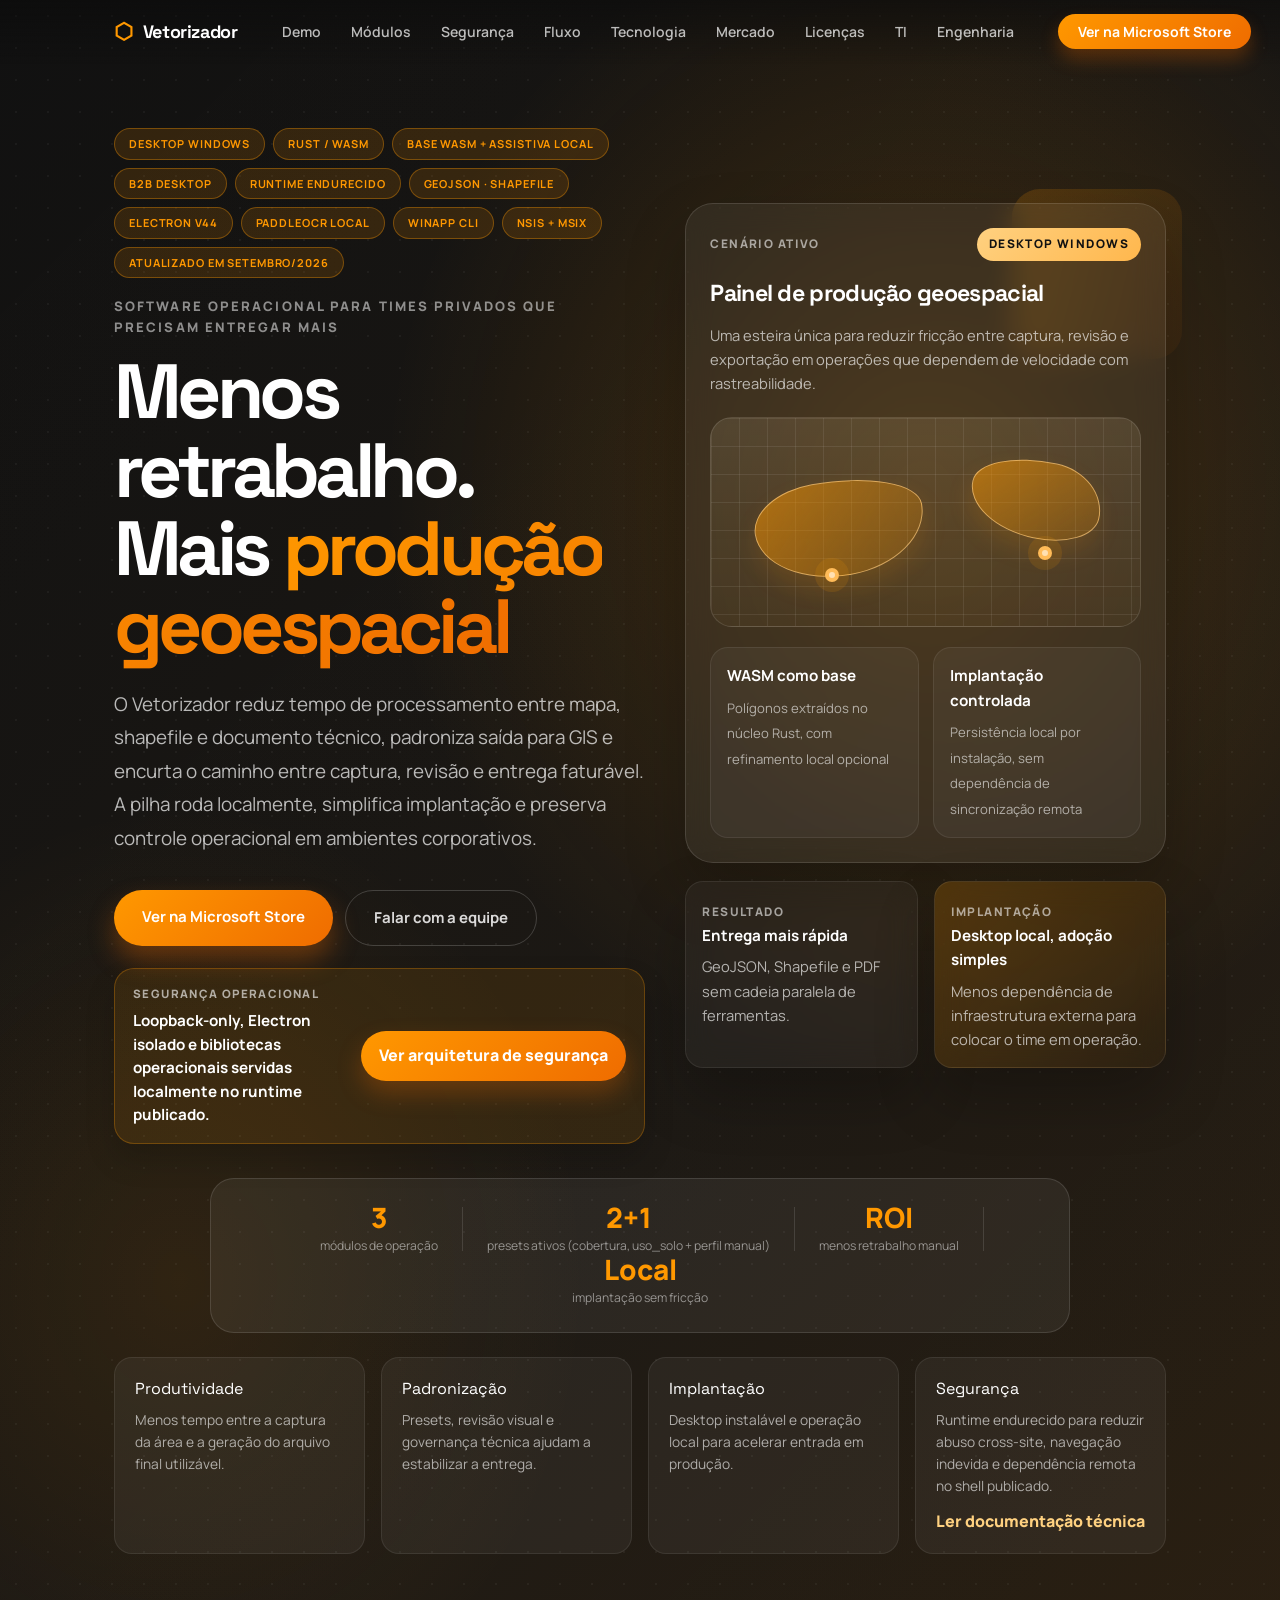
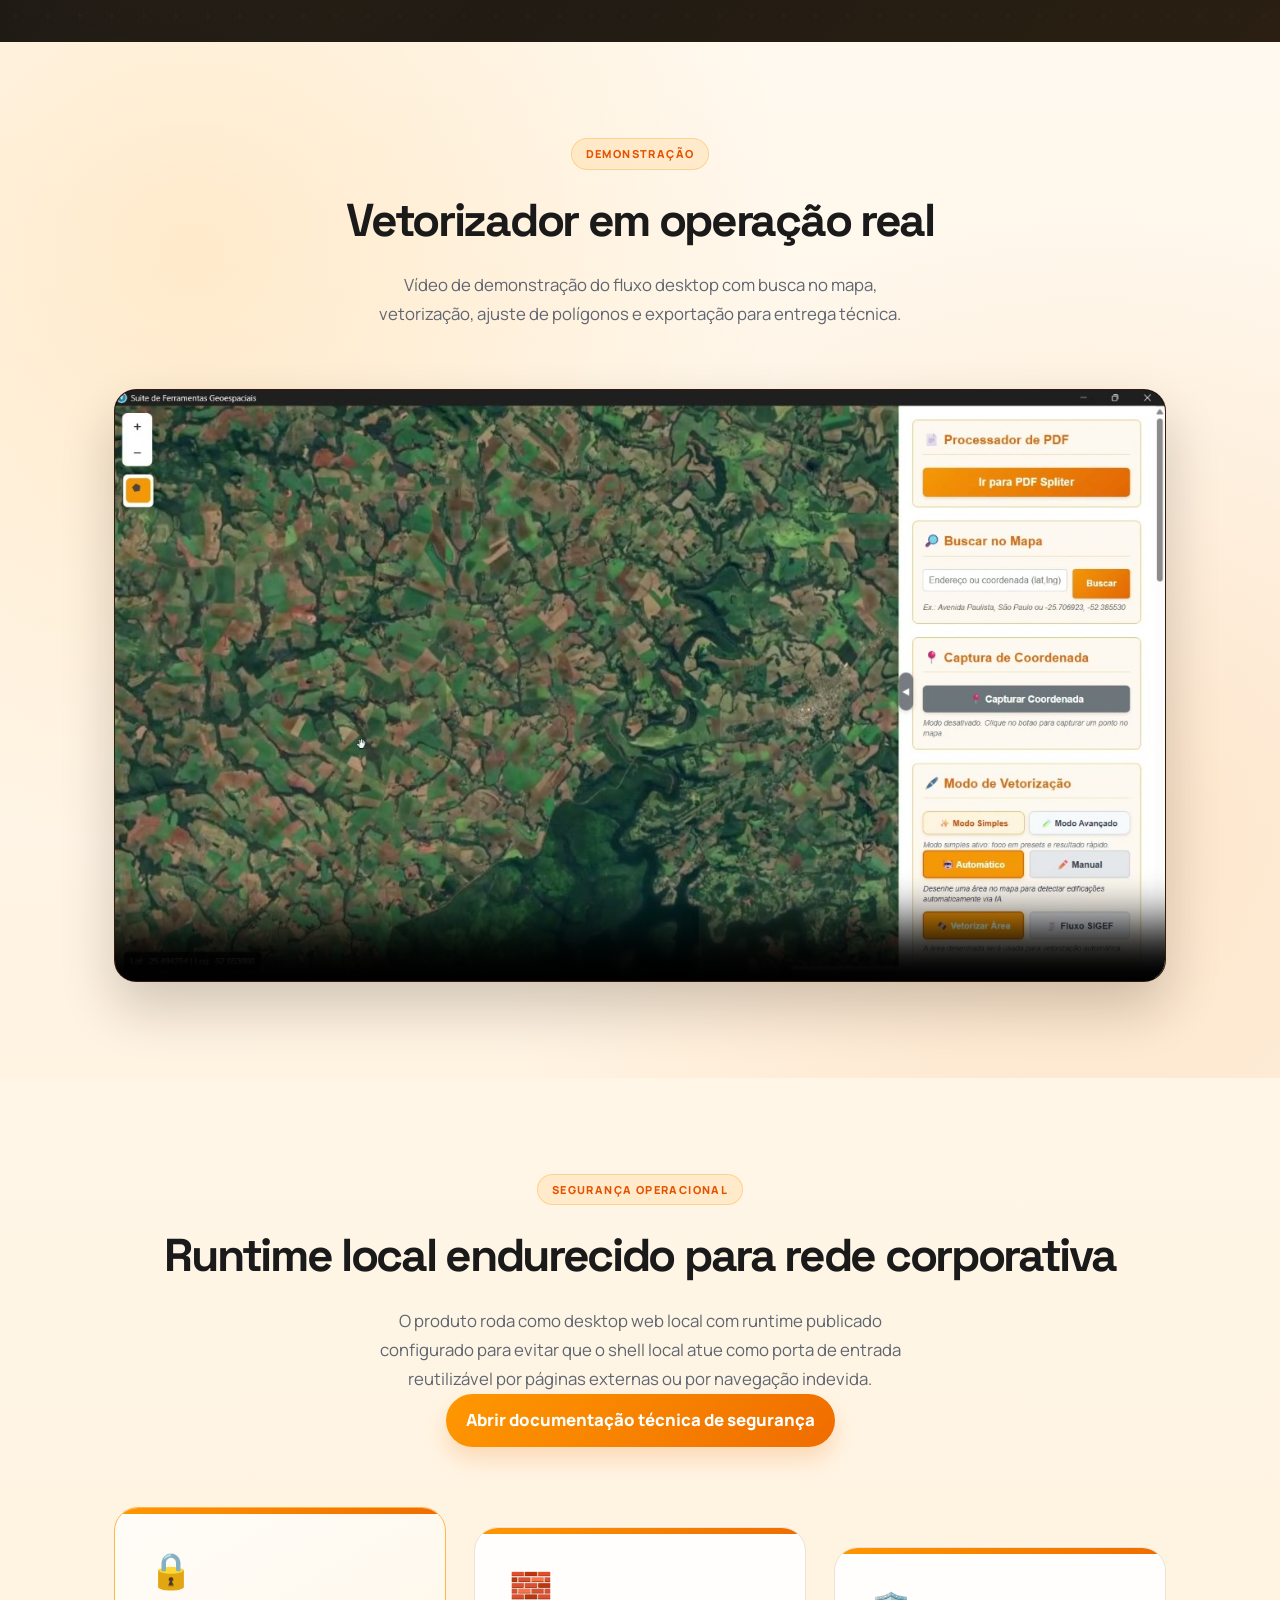
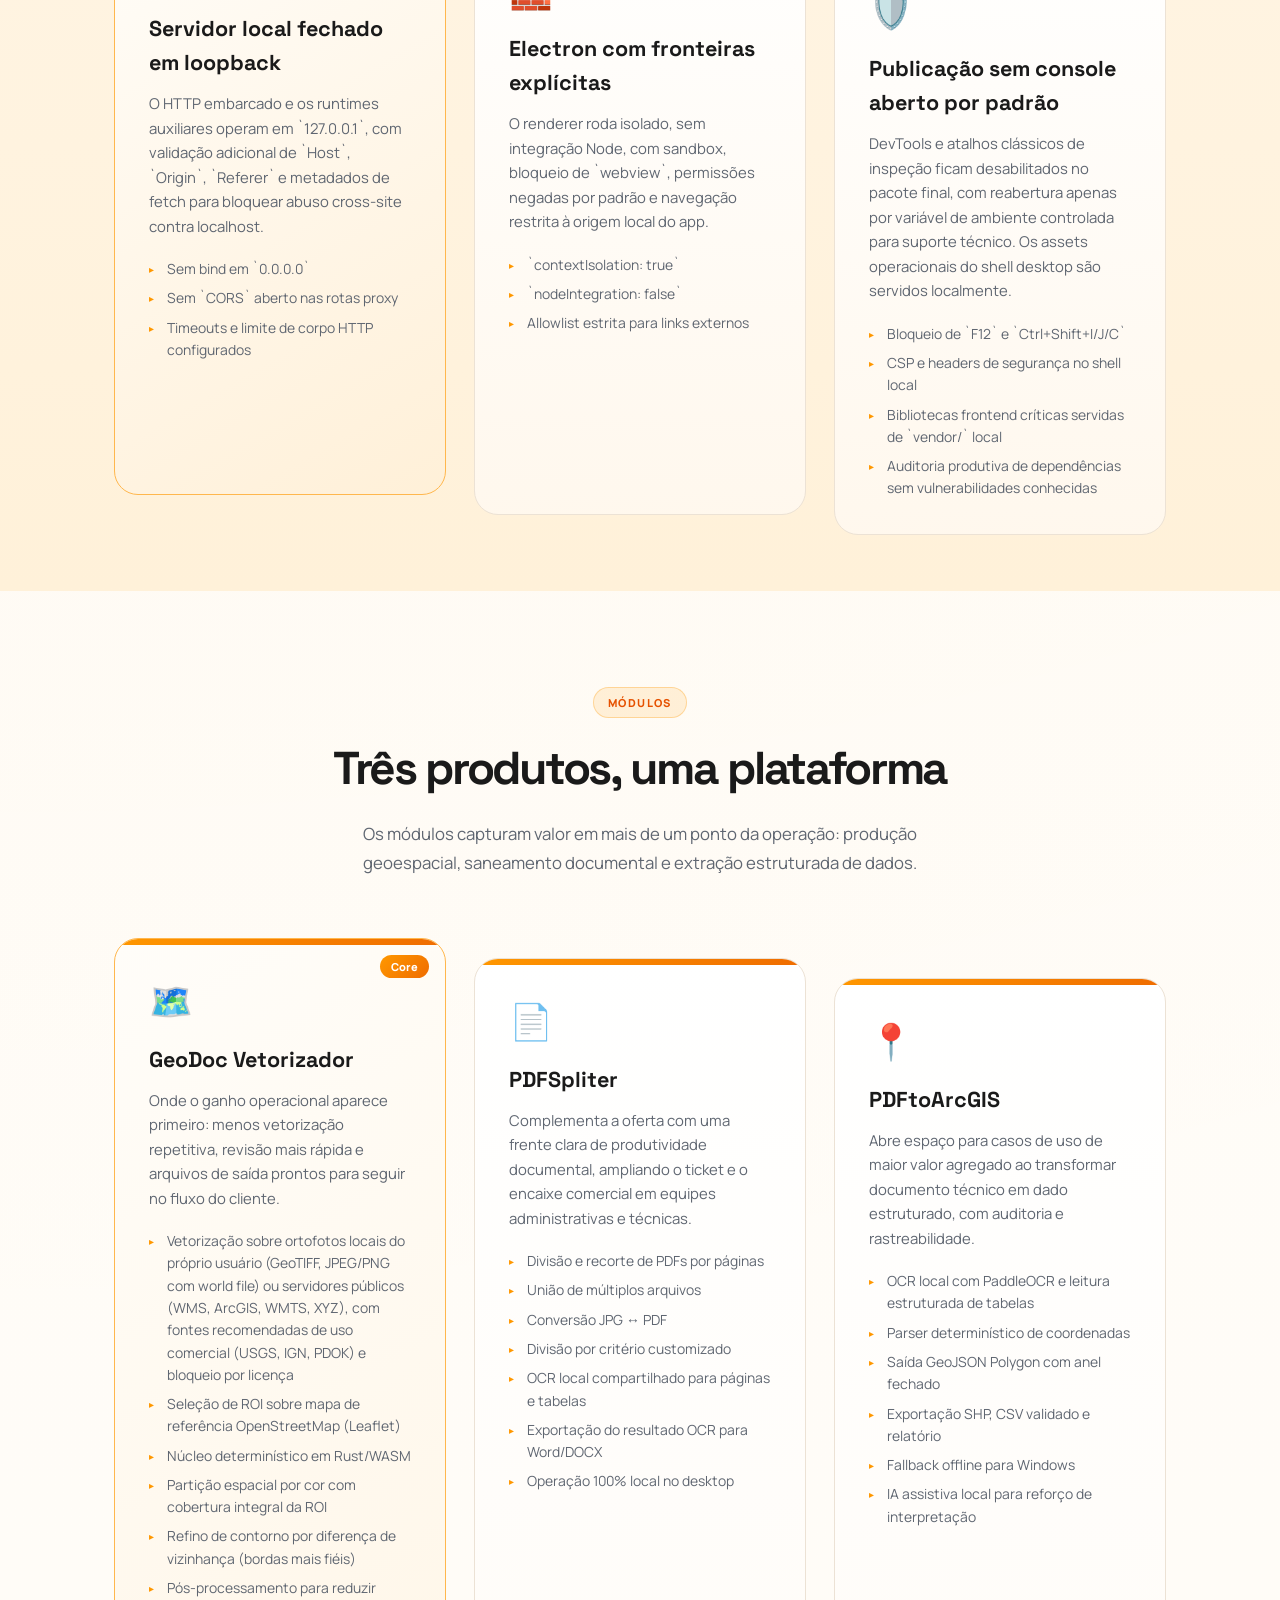
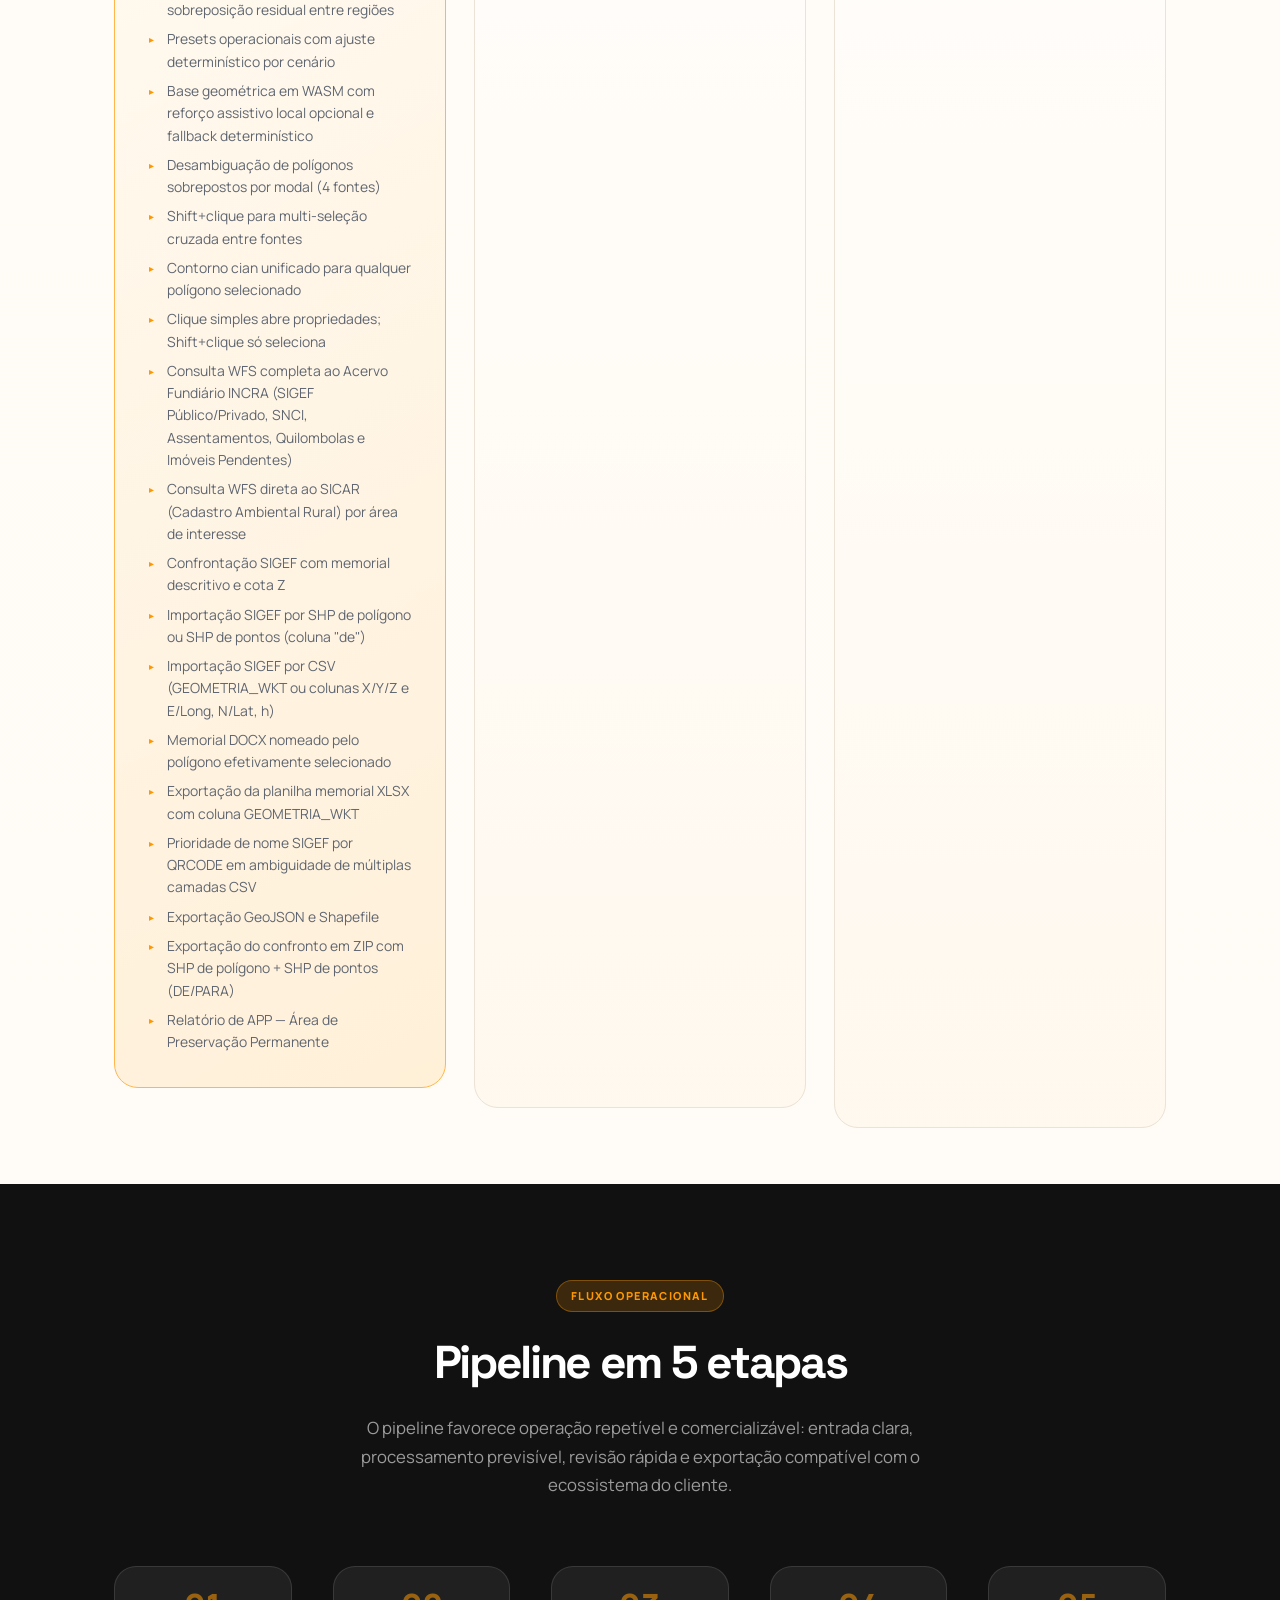
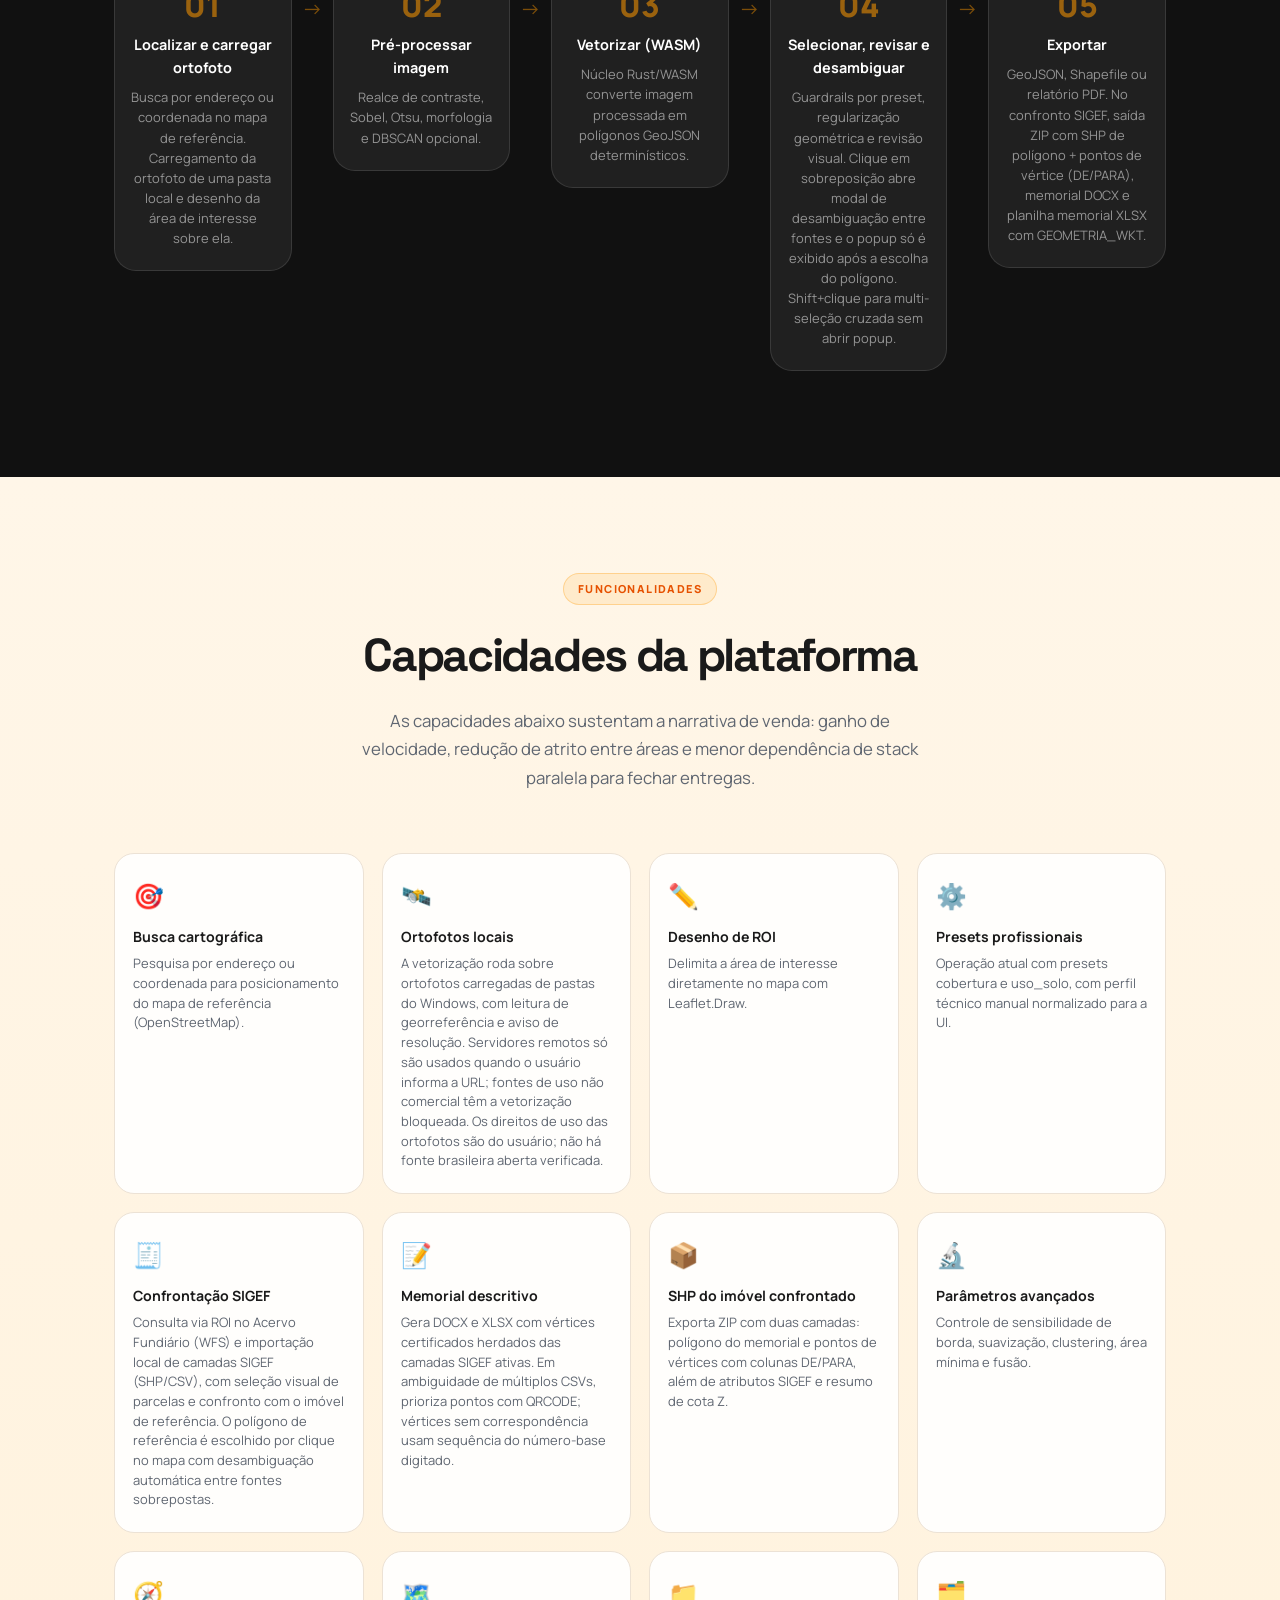
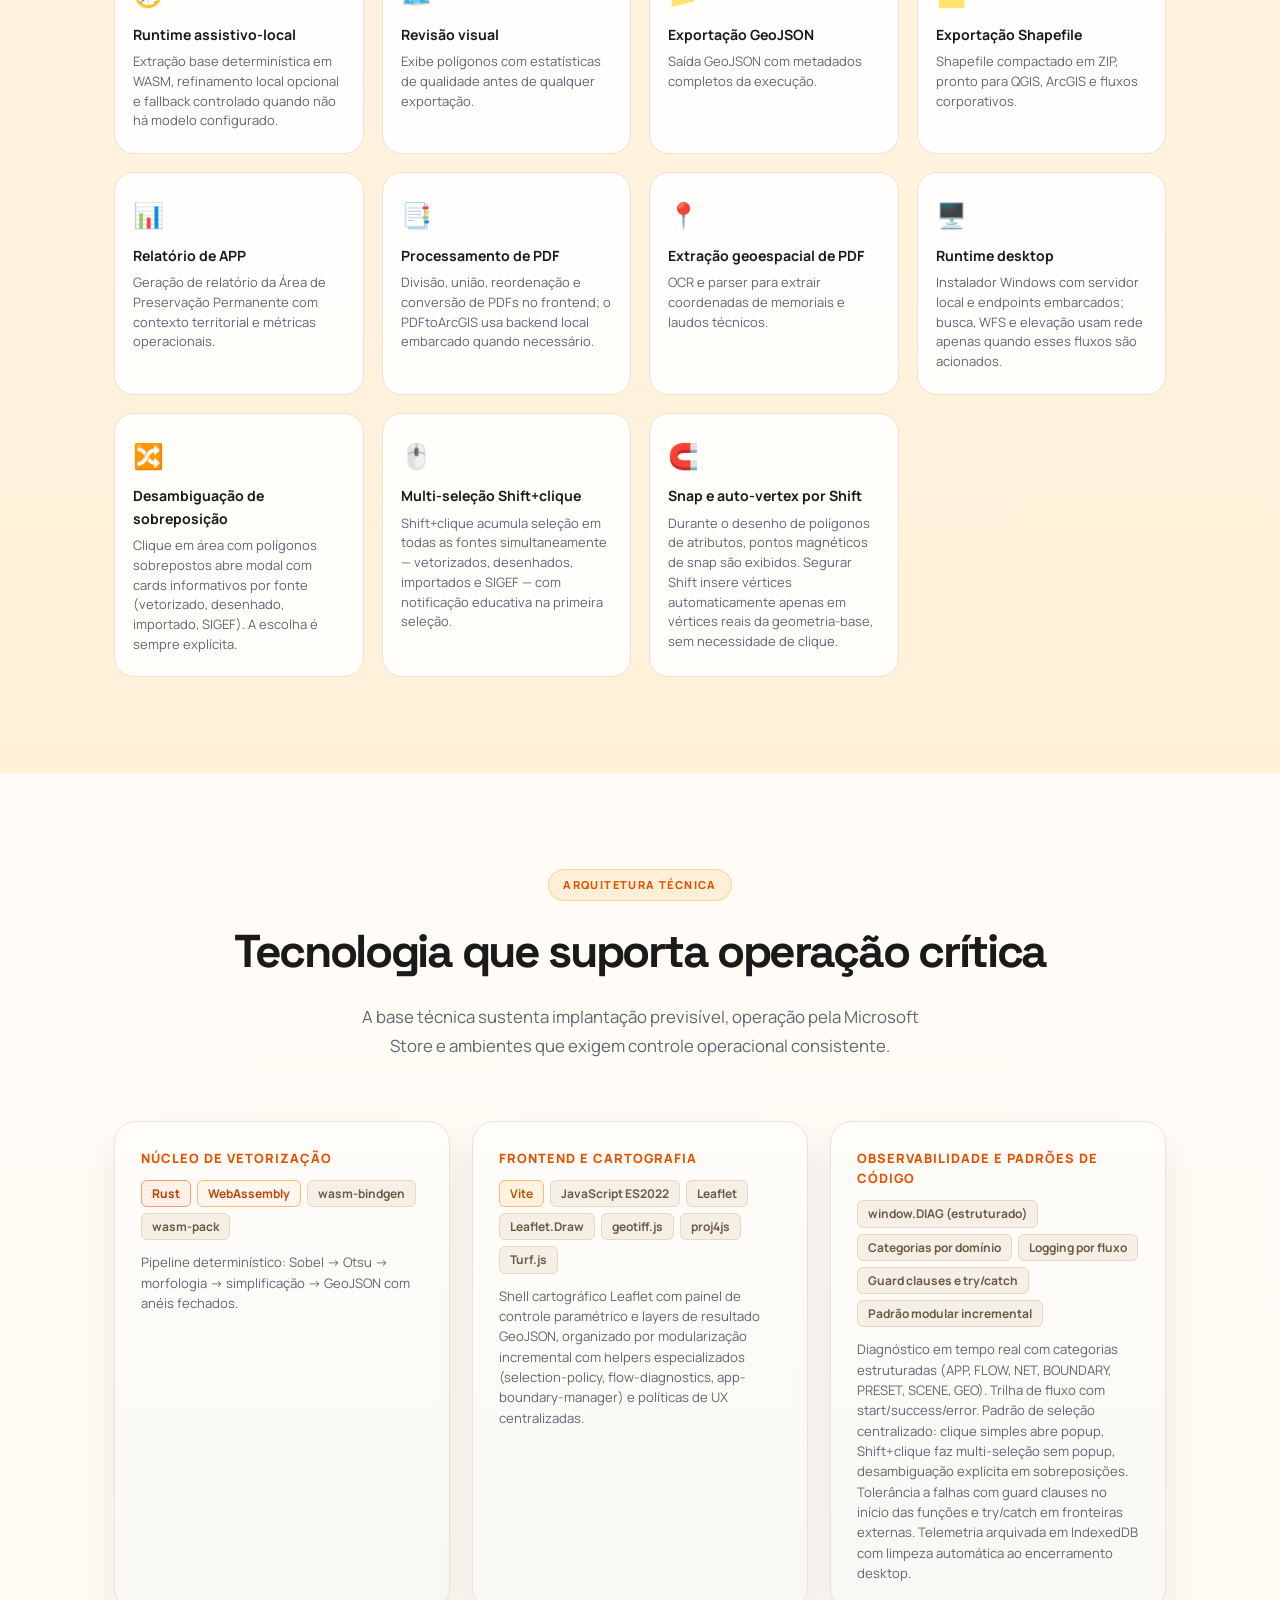
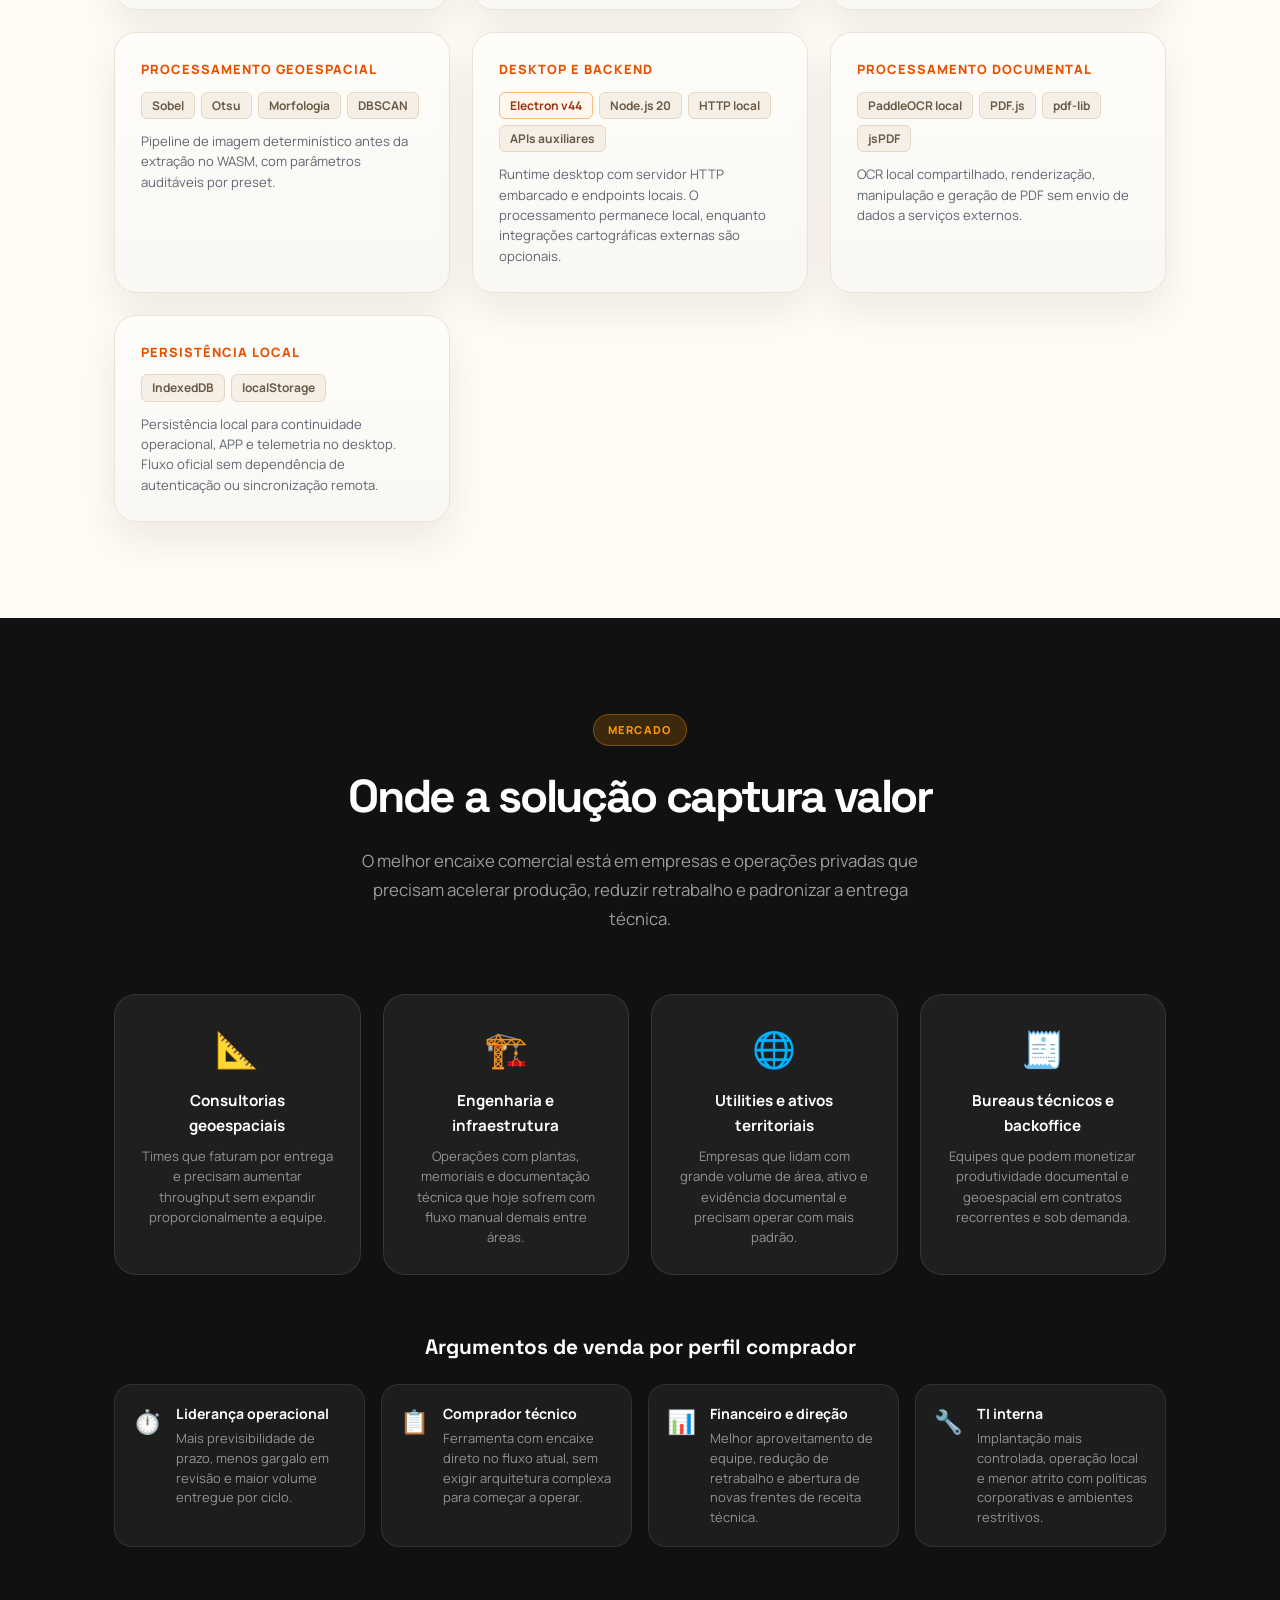
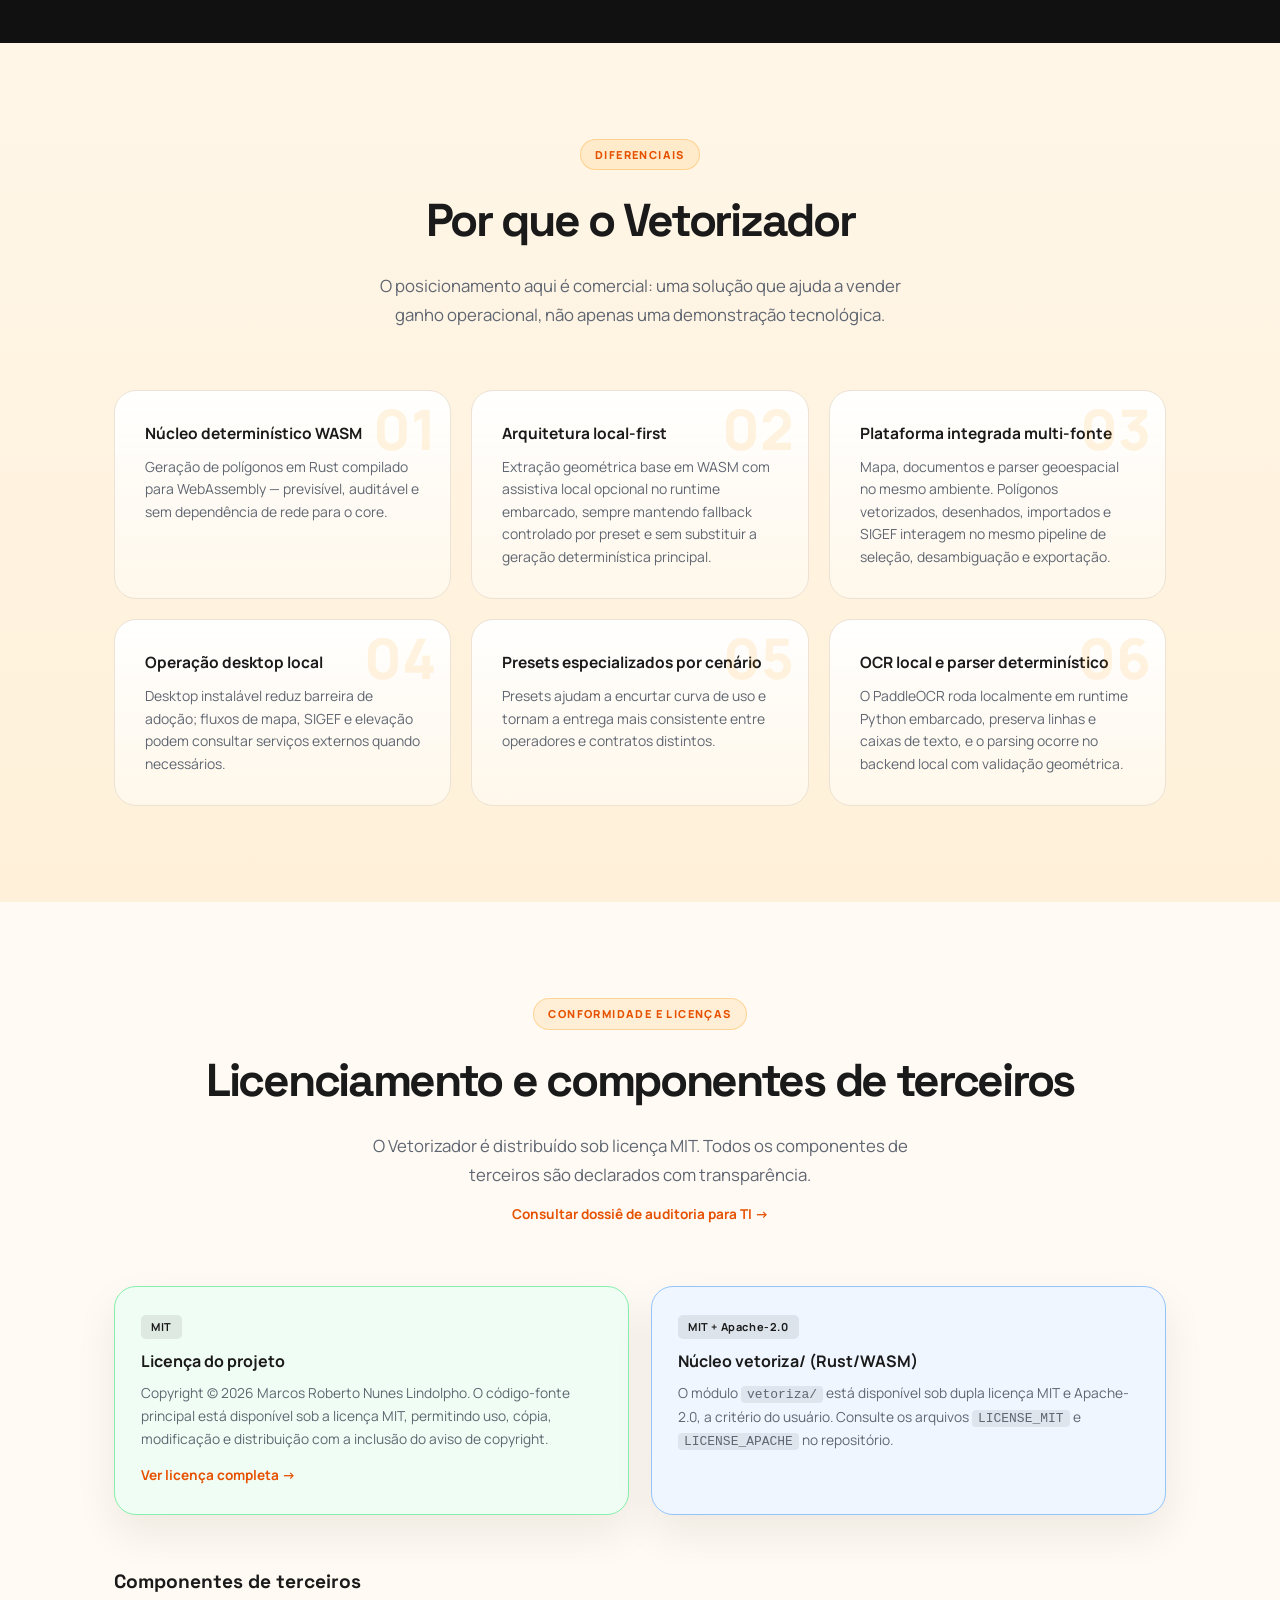
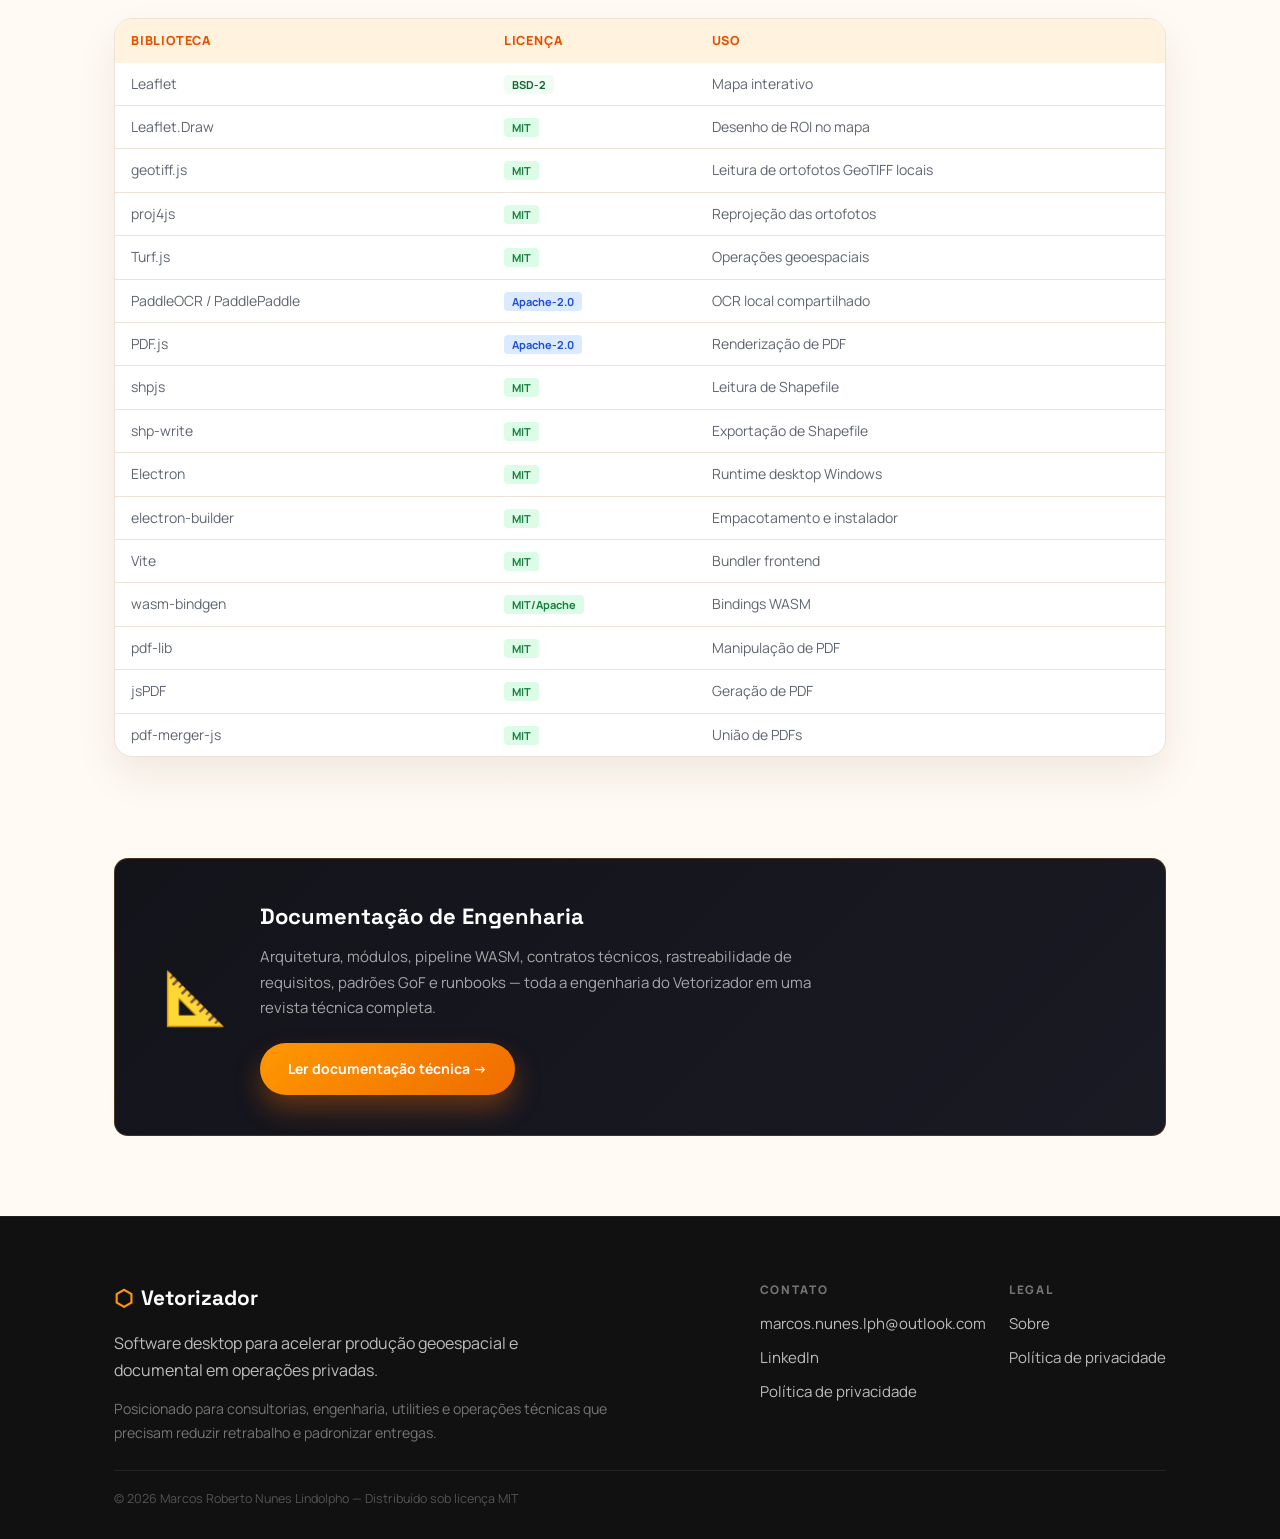
==== index.html @ 6f859cd6 "Update Microsoft Store link in portfolio Co-authored-by: Copilot <223556219+Copilot@users.noreply.gi" ====
<!DOCTYPE html>
<html lang="pt-BR">

<head>
  <meta charset="UTF-8" />
  <meta name="viewport" content="width=device-width, initial-scale=1.0" />
  <meta name="description" content="Vetorizador — software desktop para operações geoespaciais e documentais com foco em produtividade, padronização de entrega e redução de retrabalho em fluxos GIS." />
  <meta name="theme-color" content="#ff9800" />
  <meta property="og:type" content="website" />
  <meta property="og:locale" content="pt_BR" />
  <meta property="og:title" content="Vetorizador | Vetorização Geoespacial e Documental" />
  <meta property="og:description" content="Software desktop para equipes privadas que precisam produzir mais rápido, com governança técnica, revisão operacional e exportação pronta para GIS." />
  <meta property="og:image" content="./og-preview.svg" />
  <meta property="og:image:type" content="image/svg+xml" />
  <meta property="og:image:alt" content="Capa do portfólio Vetorizador com destaque para vetorização geoespacial e documental." />
  <meta name="twitter:card" content="summary_large_image" />
  <meta name="twitter:title" content="Vetorizador | Vetorização Geoespacial e Documental" />
  <meta name="twitter:description" content="Software desktop para produtividade geoespacial e documental com implantação simples, operação local e saída pronta para GIS." />
  <meta name="twitter:image" content="./og-preview.svg" />
  <title>Vetorizador | Vetorização Geoespacial e Documental</title>
  <link rel="icon" href="./favicon.ico" sizes="any" />
  <link rel="preconnect" href="https://fonts.googleapis.com" />
  <link rel="preconnect" href="https://fonts.gstatic.com" crossorigin />
  <link href="https://fonts.googleapis.com/css2?family=Manrope:wght@400;500;600;700;800&family=Space+Grotesk:wght@500;700&display=swap" rel="stylesheet" />
  <link rel="stylesheet" href="style.css" />
</head>

<body>

  <!-- ===== NAV ===== -->
  <nav class="nav" id="main-nav">
    <div class="nav-inner">
      <a href="#inicio" class="nav-logo">
        <span class="logo-icon">⬡</span>
        <span class="logo-text">Vetorizador</span>
      </a>
      <ul class="nav-links">
        <li><a href="#demo">Demo</a></li>
        <li><a href="#modulos">Módulos</a></li>
        <li><a href="#seguranca">Segurança</a></li>
        <li><a href="#pipeline">Fluxo</a></li>
        <li><a href="#tecnologia">Tecnologia</a></li>
        <li><a href="#mercado">Mercado</a></li>
        <li><a href="#licencas">Licenças</a></li>
        <li><a href="auditoria-ti.html">TI</a></li>
        <li><a href="engenharia/index.html">Engenharia</a></li>
      </ul>
      <div class="nav-cta">
        <a href="https://apps.microsoft.com/detail/9N5XPHPBCLB4" class="btn-nav" target="_blank" rel="noopener noreferrer">Ver na Microsoft Store</a>
      </div>
    </div>
  </nav>

  <!-- ===== HERO ===== -->
  <section id="inicio" class="hero">
    <div class="hero-bg"></div>
    <div class="hero-inner">
      <div class="hero-grid">
        <div class="hero-copy">
          <div class="badge-row">
            <span class="badge">Desktop Windows</span>
            <span class="badge">Rust / WASM</span>
            <span class="badge">Base WASM + assistiva local</span>
            <span class="badge">B2B Desktop</span>
            <span class="badge">Runtime endurecido</span>
            <span class="badge">GeoJSON · Shapefile</span>
            <span class="badge">Electron v44</span>
            <span class="badge">PaddleOCR local</span>
            <span class="badge">WinApp CLI</span>
            <span class="badge">NSIS + MSIX</span>
            <span class="badge">Atualizado em setembro/2026</span>
          </div>
          <p class="hero-kicker">Software operacional para times privados que precisam entregar mais</p>
          <h1 class="hero-title">
            Menos retrabalho.<br />
            Mais <span class="gradient-text">produção geoespacial</span>
          </h1>
          <p class="hero-sub">
            O Vetorizador reduz tempo de processamento entre mapa, shapefile e documento técnico, padroniza saída para GIS e encurta o caminho entre captura, revisão e entrega faturável.
            A pilha roda localmente, simplifica implantação e preserva controle operacional em ambientes corporativos.
          </p>
          <div class="hero-cta">
            <a href="https://apps.microsoft.com/detail/9N5XPHPBCLB4" class="btn-primary" target="_blank" rel="noopener noreferrer">Ver na Microsoft Store</a>
            <a href="mailto:marcos.nunes.lph@outlook.com?subject=Contato%20sobre%20Vetorizador%20na%20Windows%20Store" class="btn-outline">Falar com a equipe</a>
          </div>
          <div class="hero-security-card">
            <div class="hero-security-copy">
              <span class="hero-security-label">Segurança operacional</span>
              <strong>Loopback-only, Electron isolado e bibliotecas operacionais servidas localmente no runtime publicado.</strong>
            </div>
            <a href="engenharia/index.html#seguranca-runtime" class="hero-security-link">Ver arquitetura de segurança</a>
          </div>
        </div>
        <div class="hero-panel">
          <div class="showcase-card showcase-main">
            <div class="showcase-head">
              <span class="showcase-eyebrow">Cenário ativo</span>
              <span class="showcase-pill">Desktop Windows</span>
            </div>
            <h3>Painel de produção geoespacial</h3>
            <p>Uma esteira única para reduzir fricção entre captura, revisão e exportação em operações que dependem de velocidade com rastreabilidade.</p>
            <div class="showcase-map">
              <div class="map-grid"></div>
              <div class="map-region region-primary"></div>
              <div class="map-region region-secondary"></div>
              <div class="map-pin pin-a"></div>
              <div class="map-pin pin-b"></div>
            </div>
            <div class="showcase-stats">
              <div>
                <strong>WASM como base</strong>
                <span>Polígonos extraídos no núcleo Rust, com refinamento local opcional</span>
              </div>
              <div>
                <strong>Implantação controlada</strong>
                <span>Persistência local por instalação, sem dependência de sincronização remota</span>
              </div>
            </div>
          </div>
          <div class="showcase-rail">
            <div class="showcase-card showcase-mini">
              <span class="mini-label">Resultado</span>
              <strong>Entrega mais rápida</strong>
              <p>GeoJSON, Shapefile e PDF sem cadeia paralela de ferramentas.</p>
            </div>
            <div class="showcase-card showcase-mini accent-card">
              <span class="mini-label">Implantação</span>
              <strong>Desktop local, adoção simples</strong>
              <p>Menos dependência de infraestrutura externa para colocar o time em operação.</p>
            </div>
          </div>
        </div>
      </div>
      <div class="hero-meta">
        <div class="meta-item">
          <span class="meta-num">3</span>
          <span class="meta-label">módulos de operação</span>
        </div>
        <div class="meta-divider"></div>
        <div class="meta-item">
          <span class="meta-num">2+1</span>
          <span class="meta-label">presets ativos (cobertura, uso_solo + perfil manual)</span>
        </div>
        <div class="meta-divider"></div>
        <div class="meta-item">
          <span class="meta-num">ROI</span>
          <span class="meta-label">menos retrabalho manual</span>
        </div>
        <div class="meta-divider"></div>
        <div class="meta-item">
          <span class="meta-num">Local</span>
          <span class="meta-label">implantação sem fricção</span>
        </div>
      </div>
      <div class="proof-strip" aria-label="Indicadores de posicionamento do produto">
        <div class="proof-item">
          <span class="proof-title">Produtividade</span>
          <span class="proof-copy">Menos tempo entre a captura da área e a geração do arquivo final utilizável.</span>
        </div>
        <div class="proof-item">
          <span class="proof-title">Padronização</span>
          <span class="proof-copy">Presets, revisão visual e governança técnica ajudam a estabilizar a entrega.</span>
        </div>
        <div class="proof-item">
          <span class="proof-title">Implantação</span>
          <span class="proof-copy">Desktop instalável e operação local para acelerar entrada em produção.</span>
        </div>
        <div class="proof-item">
          <span class="proof-title">Segurança</span>
          <span class="proof-copy">Runtime endurecido para reduzir abuso cross-site, navegação indevida e dependência remota no shell publicado.</span>
          <a href="engenharia/index.html#seguranca-runtime" class="proof-link">Ler documentação técnica</a>
        </div>
      </div>
    </div>
  </section>

  <!-- ===== DEMO ===== -->
  <section id="demo" class="section demo-section">
    <div class="container">
      <div class="section-header">
        <span class="section-tag">Demonstração</span>
        <h2>Vetorizador em operação real</h2>
        <p>Vídeo de demonstração do fluxo desktop com busca no mapa, vetorização, ajuste de polígonos e exportação para entrega técnica.</p>
      </div>
      <div class="demo-video-shell">
        <video class="demo-video" controls preload="metadata" playsinline poster="assets/videos/demo-vetorizador-poster.jpg">
          <source src="assets/videos/demo-vetorizador-web.mp4" type="video/mp4" />
          Seu navegador não suporta vídeo HTML5.
        </video>
      </div>
    </div>
  </section>

  <section id="seguranca" class="section section-amber">
    <div class="container">
      <div class="section-header">
        <span class="section-tag">Segurança Operacional</span>
        <h2>Runtime local endurecido para rede corporativa</h2>
        <p>O produto roda como desktop web local com runtime publicado configurado para evitar que o shell local atue como porta de entrada reutilizável por páginas externas ou por navegação indevida.</p>
        <p class="section-doc-link-wrap"><a href="engenharia/index.html#seguranca-runtime" class="section-doc-link">Abrir documentação técnica de segurança</a></p>
      </div>
      <div class="modules-grid">
        <article class="module-card module-primary">
          <div class="module-icon">🔒</div>
          <h3>Servidor local fechado em loopback</h3>
          <p class="module-desc">O HTTP embarcado e os runtimes auxiliares operam em `127.0.0.1`, com validação adicional de `Host`, `Origin`, `Referer` e metadados de fetch para bloquear abuso cross-site contra localhost.</p>
          <ul class="module-features">
            <li>Sem bind em `0.0.0.0`</li>
            <li>Sem `CORS` aberto nas rotas proxy</li>
            <li>Timeouts e limite de corpo HTTP configurados</li>
          </ul>
        </article>
        <article class="module-card">
          <div class="module-icon">🧱</div>
          <h3>Electron com fronteiras explícitas</h3>
          <p class="module-desc">O renderer roda isolado, sem integração Node, com sandbox, bloqueio de `webview`, permissões negadas por padrão e navegação restrita à origem local do app.</p>
          <ul class="module-features">
            <li>`contextIsolation: true`</li>
            <li>`nodeIntegration: false`</li>
            <li>Allowlist estrita para links externos</li>
          </ul>
        </article>
        <article class="module-card">
          <div class="module-icon">🛡️</div>
          <h3>Publicação sem console aberto por padrão</h3>
          <p class="module-desc">DevTools e atalhos clássicos de inspeção ficam desabilitados no pacote final, com reabertura apenas por variável de ambiente controlada para suporte técnico. Os assets operacionais do shell desktop são servidos localmente.</p>
          <ul class="module-features">
            <li>Bloqueio de `F12` e `Ctrl+Shift+I/J/C`</li>
            <li>CSP e headers de segurança no shell local</li>
            <li>Bibliotecas frontend críticas servidas de `vendor/` local</li>
            <li>Auditoria produtiva de dependências sem vulnerabilidades conhecidas</li>
          </ul>
        </article>
      </div>
    </div>
  </section>

  <!-- ===== MÓDULOS ===== -->
  <section id="modulos" class="section">
    <div class="container">
      <div class="section-header">
        <span class="section-tag">Módulos</span>
        <h2>Três produtos, uma plataforma</h2>
        <p>Os módulos capturam valor em mais de um ponto da operação: produção geoespacial, saneamento documental e extração estruturada de dados.</p>
      </div>
      <div class="modules-grid">
        <article class="module-card module-primary">
          <div class="module-badge">Core</div>
          <div class="module-icon">🗺️</div>
          <h3>GeoDoc Vetorizador</h3>
          <p class="module-desc">Onde o ganho operacional aparece primeiro: menos vetorização repetitiva, revisão mais rápida e arquivos de saída prontos para seguir no fluxo do cliente.</p>
          <ul class="module-features">
            <li>Vetorização sobre ortofotos locais do próprio usuário (GeoTIFF, JPEG/PNG com world file) ou servidores públicos (WMS, ArcGIS, WMTS, XYZ), com fontes recomendadas de uso comercial (USGS, IGN, PDOK) e bloqueio por licença</li>
            <li>Seleção de ROI sobre mapa de referência OpenStreetMap (Leaflet)</li>
            <li>Núcleo determinístico em Rust/WASM</li>
            <li>Partição espacial por cor com cobertura integral da ROI</li>
            <li>Refino de contorno por diferença de vizinhança (bordas mais fiéis)</li>
            <li>Pós-processamento para reduzir sobreposição residual entre regiões</li>
            <li>Presets operacionais com ajuste determinístico por cenário</li>
            <li>Base geométrica em WASM com reforço assistivo local opcional e fallback determinístico</li>
            <li>Desambiguação de polígonos sobrepostos por modal (4 fontes)</li>
            <li>Shift+clique para multi-seleção cruzada entre fontes</li>
            <li>Contorno cian unificado para qualquer polígono selecionado</li>
            <li>Clique simples abre propriedades; Shift+clique só seleciona</li>
            <li>Consulta WFS completa ao Acervo Fundiário INCRA (SIGEF Público/Privado, SNCI, Assentamentos, Quilombolas e Imóveis Pendentes)</li>
            <li>Consulta WFS direta ao SICAR (Cadastro Ambiental Rural) por área de interesse</li>
            <li>Confrontação SIGEF com memorial descritivo e cota Z</li>
            <li>Importação SIGEF por SHP de polígono ou SHP de pontos (coluna "de")</li>
            <li>Importação SIGEF por CSV (GEOMETRIA_WKT ou colunas X/Y/Z e E/Long, N/Lat, h)</li>
            <li>Memorial DOCX nomeado pelo polígono efetivamente selecionado</li>
            <li>Exportação da planilha memorial XLSX com coluna GEOMETRIA_WKT</li>
            <li>Prioridade de nome SIGEF por QRCODE em ambiguidade de múltiplas camadas CSV</li>
            <li>Exportação GeoJSON e Shapefile</li>
            <li>Exportação do confronto em ZIP com SHP de polígono + SHP de pontos (DE/PARA)</li>
            <li>Relatório de APP — Área de Preservação Permanente</li>
          </ul>
        </article>
        <article class="module-card">
          <div class="module-icon">📄</div>
          <h3>PDFSpliter</h3>
          <p class="module-desc">Complementa a oferta com uma frente clara de produtividade documental, ampliando o ticket e o encaixe comercial em equipes administrativas e técnicas.</p>
          <ul class="module-features">
            <li>Divisão e recorte de PDFs por páginas</li>
            <li>União de múltiplos arquivos</li>
            <li>Conversão JPG ↔ PDF</li>
            <li>Divisão por critério customizado</li>
            <li>OCR local compartilhado para páginas e tabelas</li>
            <li>Exportação do resultado OCR para Word/DOCX</li>
            <li>Operação 100% local no desktop</li>
          </ul>
        </article>
        <article class="module-card">
          <div class="module-icon">📍</div>
          <h3>PDFtoArcGIS</h3>
          <p class="module-desc">Abre espaço para casos de uso de maior valor agregado ao transformar documento técnico em dado estruturado, com auditoria e rastreabilidade.</p>
          <ul class="module-features">
            <li>OCR local com PaddleOCR e leitura estruturada de tabelas</li>
            <li>Parser determinístico de coordenadas</li>
            <li>Saída GeoJSON Polygon com anel fechado</li>
            <li>Exportação SHP, CSV validado e relatório</li>
            <li>Fallback offline para Windows</li>
            <li>IA assistiva local para reforço de interpretação</li>
          </ul>
        </article>
      </div>
    </div>
  </section>

  <!-- ===== PIPELINE ===== -->
  <section id="pipeline" class="section section-dark">
    <div class="container">
      <div class="section-header light">
        <span class="section-tag">Fluxo Operacional</span>
        <h2>Pipeline em 5 etapas</h2>
        <p>O pipeline favorece operação repetível e comercializável: entrada clara, processamento previsível, revisão rápida e exportação compatível com o ecossistema do cliente.</p>
      </div>
      <div class="pipeline">
        <div class="pipeline-step">
          <div class="step-num">01</div>
          <div class="step-body">
            <h4>Localizar e carregar ortofoto</h4>
            <p>Busca por endereço ou coordenada no mapa de referência. Carregamento da ortofoto de uma pasta local e desenho da área de interesse sobre ela.</p>
          </div>
        </div>
        <div class="pipeline-arrow">→</div>
        <div class="pipeline-step">
          <div class="step-num">02</div>
          <div class="step-body">
            <h4>Pré-processar imagem</h4>
            <p>Realce de contraste, Sobel, Otsu, morfologia e DBSCAN opcional.</p>
          </div>
        </div>
        <div class="pipeline-arrow">→</div>
        <div class="pipeline-step">
          <div class="step-num">03</div>
          <div class="step-body">
            <h4>Vetorizar (WASM)</h4>
            <p>Núcleo Rust/WASM converte imagem processada em polígonos GeoJSON determinísticos.</p>
          </div>
        </div>
        <div class="pipeline-arrow">→</div>
        <div class="pipeline-step">
          <div class="step-num">04</div>
          <div class="step-body">
            <h4>Selecionar, revisar e desambiguar</h4>
            <p>Guardrails por preset, regularização geométrica e revisão visual. Clique em sobreposição abre modal de desambiguação entre fontes e o popup só é exibido após a escolha do polígono. Shift+clique para multi-seleção cruzada sem abrir popup.</p>
          </div>
        </div>
        <div class="pipeline-arrow">→</div>
        <div class="pipeline-step">
          <div class="step-num">05</div>
          <div class="step-body">
            <h4>Exportar</h4>
            <p>GeoJSON, Shapefile ou relatório PDF. No confronto SIGEF, saída ZIP com SHP de polígono + pontos de vértice (DE/PARA), memorial DOCX e planilha memorial XLSX com GEOMETRIA_WKT.</p>
          </div>
        </div>
      </div>
    </div>
  </section>

  <!-- ===== FUNCIONALIDADES ===== -->
  <section id="funcionalidades" class="section section-amber">
    <div class="container">
      <div class="section-header">
        <span class="section-tag">Funcionalidades</span>
        <h2>Capacidades da plataforma</h2>
        <p>As capacidades abaixo sustentam a narrativa de venda: ganho de velocidade, redução de atrito entre áreas e menor dependência de stack paralela para fechar entregas.</p>
      </div>
      <div class="capabilities-grid">
        <div class="cap-card">
          <span class="cap-icon">🎯</span>
          <h4>Busca cartográfica</h4>
          <p>Pesquisa por endereço ou coordenada para posicionamento do mapa de referência (OpenStreetMap).</p>
        </div>
        <div class="cap-card">
          <span class="cap-icon">🛰️</span>
          <h4>Ortofotos locais</h4>
          <p>A vetorização roda sobre ortofotos carregadas de pastas do Windows, com leitura de georreferência e aviso de resolução. Servidores remotos só são usados quando o usuário informa a URL; fontes de uso não comercial têm a vetorização bloqueada. Os direitos de uso das ortofotos são do usuário; não há fonte brasileira aberta verificada.</p>
        </div>
        <div class="cap-card">
          <span class="cap-icon">✏️</span>
          <h4>Desenho de ROI</h4>
          <p>Delimita a área de interesse diretamente no mapa com Leaflet.Draw.</p>
        </div>
        <div class="cap-card">
          <span class="cap-icon">⚙️</span>
          <h4>Presets profissionais</h4>
          <p>Operação atual com presets cobertura e uso_solo, com perfil técnico manual normalizado para a UI.</p>
        </div>
        <div class="cap-card">
          <span class="cap-icon">🧾</span>
          <h4>Confrontação SIGEF</h4>
          <p>Consulta via ROI no Acervo Fundiário (WFS) e importação local de camadas SIGEF (SHP/CSV), com seleção visual de parcelas e confronto com o imóvel de referência. O polígono de referência é escolhido por clique no mapa com desambiguação automática entre fontes sobrepostas.</p>
        </div>
        <div class="cap-card">
          <span class="cap-icon">📝</span>
          <h4>Memorial descritivo</h4>
          <p>Gera DOCX e XLSX com vértices certificados herdados das camadas SIGEF ativas. Em ambiguidade de múltiplos CSVs, prioriza pontos com QRCODE; vértices sem correspondência usam sequência do número-base digitado.</p>
        </div>
        <div class="cap-card">
          <span class="cap-icon">📦</span>
          <h4>SHP do imóvel confrontado</h4>
          <p>Exporta ZIP com duas camadas: polígono do memorial e pontos de vértices com colunas DE/PARA, além de atributos SIGEF e resumo de cota Z.</p>
        </div>
        <div class="cap-card">
          <span class="cap-icon">🔬</span>
          <h4>Parâmetros avançados</h4>
          <p>Controle de sensibilidade de borda, suavização, clustering, área mínima e fusão.</p>
        </div>
        <div class="cap-card">
          <span class="cap-icon">🧭</span>
          <h4>Runtime assistivo-local</h4>
          <p>Extração base determinística em WASM, refinamento local opcional e fallback controlado quando não há modelo configurado.</p>
        </div>
        <div class="cap-card">
          <span class="cap-icon">🗺️</span>
          <h4>Revisão visual</h4>
          <p>Exibe polígonos com estatísticas de qualidade antes de qualquer exportação.</p>
        </div>
        <div class="cap-card">
          <span class="cap-icon">📁</span>
          <h4>Exportação GeoJSON</h4>
          <p>Saída GeoJSON com metadados completos da execução.</p>
        </div>
        <div class="cap-card">
          <span class="cap-icon">🗂️</span>
          <h4>Exportação Shapefile</h4>
          <p>Shapefile compactado em ZIP, pronto para QGIS, ArcGIS e fluxos corporativos.</p>
        </div>
        <div class="cap-card">
          <span class="cap-icon">📊</span>
          <h4>Relatório de APP</h4>
          <p>Geração de relatório da Área de Preservação Permanente com contexto territorial e métricas operacionais.</p>
        </div>
        <div class="cap-card">
          <span class="cap-icon">📑</span>
          <h4>Processamento de PDF</h4>
          <p>Divisão, união, reordenação e conversão de PDFs no frontend; o PDFtoArcGIS usa backend local embarcado quando necessário.</p>
        </div>
        <div class="cap-card">
          <span class="cap-icon">📍</span>
          <h4>Extração geoespacial de PDF</h4>
          <p>OCR e parser para extrair coordenadas de memoriais e laudos técnicos.</p>
        </div>
        <div class="cap-card">
          <span class="cap-icon">🖥️</span>
          <h4>Runtime desktop</h4>
          <p>Instalador Windows com servidor local e endpoints embarcados; busca, WFS e elevação usam rede apenas quando esses fluxos são acionados.</p>
        </div>
        <div class="cap-card">
          <span class="cap-icon">🔀</span>
          <h4>Desambiguação de sobreposição</h4>
          <p>Clique em área com polígonos sobrepostos abre modal com cards informativos por fonte (vetorizado, desenhado, importado, SIGEF). A escolha é sempre explícita.</p>
        </div>
        <div class="cap-card">
          <span class="cap-icon">🖱️</span>
          <h4>Multi-seleção Shift+clique</h4>
          <p>Shift+clique acumula seleção em todas as fontes simultaneamente — vetorizados, desenhados, importados e SIGEF — com notificação educativa na primeira seleção.</p>
        </div>
        <div class="cap-card">
          <span class="cap-icon">🧲</span>
          <h4>Snap e auto-vertex por Shift</h4>
          <p>Durante o desenho de polígonos de atributos, pontos magnéticos de snap são exibidos. Segurar Shift insere vértices automaticamente apenas em vértices reais da geometria-base, sem necessidade de clique.</p>
        </div>
      </div>
    </div>
  </section>

  <!-- ===== TECNOLOGIA ===== -->
  <section id="tecnologia" class="section">
    <div class="container">
      <div class="section-header">
        <span class="section-tag">Arquitetura Técnica</span>
        <h2>Tecnologia que suporta operação crítica</h2>
        <p>A base técnica sustenta implantação previsível, operação pela Microsoft Store e ambientes que exigem controle operacional consistente.</p>
      </div>
      <div class="tech-stack">
        <div class="tech-layer">
          <h4 class="tech-layer-title">Núcleo de Vetorização</h4>
          <div class="tech-pills">
            <span class="pill pill-rust">Rust</span>
            <span class="pill pill-wasm">WebAssembly</span>
            <span class="pill pill-neutral">wasm-bindgen</span>
            <span class="pill pill-neutral">wasm-pack</span>
          </div>
          <p>Pipeline determinístico: Sobel → Otsu → morfologia → simplificação → GeoJSON com anéis fechados.</p>
        </div>
        <div class="tech-layer">
          <h4 class="tech-layer-title">Frontend e Cartografia</h4>
          <div class="tech-pills">
            <span class="pill pill-vite">Vite</span>
            <span class="pill pill-neutral">JavaScript ES2022</span>
            <span class="pill pill-neutral">Leaflet</span>
            <span class="pill pill-neutral">Leaflet.Draw</span>
            <span class="pill pill-neutral">geotiff.js</span>
            <span class="pill pill-neutral">proj4js</span>
            <span class="pill pill-neutral">Turf.js</span>
          </div>
          <p>Shell cartográfico Leaflet com painel de controle paramétrico e layers de resultado GeoJSON, organizado por modularização incremental com helpers especializados (selection-policy, flow-diagnostics, app-boundary-manager) e políticas de UX centralizadas.</p>
        </div>
        <div class="tech-layer">
          <h4 class="tech-layer-title">Observabilidade e Padrões de Código</h4>
          <div class="tech-pills">
            <span class="pill pill-neutral">window.DIAG (estruturado)</span>
            <span class="pill pill-neutral">Categorias por domínio</span>
            <span class="pill pill-neutral">Logging por fluxo</span>
            <span class="pill pill-neutral">Guard clauses e try/catch</span>
            <span class="pill pill-neutral">Padrão modular incremental</span>
          </div>
          <p>Diagnóstico em tempo real com categorias estruturadas (APP, FLOW, NET, BOUNDARY, PRESET, SCENE, GEO). Trilha de fluxo com start/success/error. Padrão de seleção centralizado: clique simples abre popup, Shift+clique faz multi-seleção sem popup, desambiguação explícita em sobreposições. Tolerância a falhas com guard clauses no início das funções e try/catch em fronteiras externas. Telemetria arquivada em IndexedDB com limpeza automática ao encerramento desktop.</p>
        </div>
        <div class="tech-layer">
          <h4 class="tech-layer-title">Processamento geoespacial</h4>
          <div class="tech-pills">
            <span class="pill pill-neutral">Sobel</span>
            <span class="pill pill-neutral">Otsu</span>
            <span class="pill pill-neutral">Morfologia</span>
            <span class="pill pill-neutral">DBSCAN</span>
          </div>
          <p>Pipeline de imagem determinístico antes da extração no WASM, com parâmetros auditáveis por preset.</p>
        </div>
        <div class="tech-layer">
          <h4 class="tech-layer-title">Desktop e Backend</h4>
          <div class="tech-pills">
            <span class="pill pill-electron">Electron v44</span>
            <span class="pill pill-neutral">Node.js 20</span>
            <span class="pill pill-neutral">HTTP local</span>
            <span class="pill pill-neutral">APIs auxiliares</span>
          </div>
          <p>Runtime desktop com servidor HTTP embarcado e endpoints locais. O processamento permanece local, enquanto integrações cartográficas externas são opcionais.</p>
        </div>
        <div class="tech-layer">
          <h4 class="tech-layer-title">Processamento Documental</h4>
          <div class="tech-pills">
            <span class="pill pill-neutral">PaddleOCR local</span>
            <span class="pill pill-neutral">PDF.js</span>
            <span class="pill pill-neutral">pdf-lib</span>
            <span class="pill pill-neutral">jsPDF</span>
          </div>
          <p>OCR local compartilhado, renderização, manipulação e geração de PDF sem envio de dados a serviços externos.</p>
        </div>
        <div class="tech-layer">
          <h4 class="tech-layer-title">Persistência Local</h4>
          <div class="tech-pills">
            <span class="pill pill-neutral">IndexedDB</span>
            <span class="pill pill-neutral">localStorage</span>
          </div>
          <p>Persistência local para continuidade operacional, APP e telemetria no desktop. Fluxo oficial sem dependência de autenticação ou sincronização remota.</p>
        </div>
      </div>
    </div>
  </section>

  <!-- ===== MERCADO ===== -->
  <section id="mercado" class="section section-dark">
    <div class="container">
      <div class="section-header light">
        <span class="section-tag">Mercado</span>
        <h2>Onde a solução captura valor</h2>
        <p>O melhor encaixe comercial está em empresas e operações privadas que precisam acelerar produção, reduzir retrabalho e padronizar a entrega técnica.</p>
      </div>
      <div class="market-grid">
        <div class="market-card">
          <div class="market-icon">📐</div>
          <h4>Consultorias geoespaciais</h4>
          <p>Times que faturam por entrega e precisam aumentar throughput sem expandir proporcionalmente a equipe.</p>
        </div>
        <div class="market-card">
          <div class="market-icon">🏗️</div>
          <h4>Engenharia e infraestrutura</h4>
          <p>Operações com plantas, memoriais e documentação técnica que hoje sofrem com fluxo manual demais entre áreas.</p>
        </div>
        <div class="market-card">
          <div class="market-icon">🌐</div>
          <h4>Utilities e ativos territoriais</h4>
          <p>Empresas que lidam com grande volume de área, ativo e evidência documental e precisam operar com mais padrão.</p>
        </div>
        <div class="market-card">
          <div class="market-icon">🧾</div>
          <h4>Bureaus técnicos e backoffice</h4>
          <p>Equipes que podem monetizar produtividade documental e geoespacial em contratos recorrentes e sob demanda.</p>
        </div>
      </div>
      <div class="value-props">
        <h3>Argumentos de venda por perfil comprador</h3>
        <div class="vp-grid">
          <div class="vp-item">
            <span class="vp-icon">⏱️</span>
            <div>
              <strong>Liderança operacional</strong>
              <p>Mais previsibilidade de prazo, menos gargalo em revisão e maior volume entregue por ciclo.</p>
            </div>
          </div>
          <div class="vp-item">
            <span class="vp-icon">📋</span>
            <div>
              <strong>Comprador técnico</strong>
              <p>Ferramenta com encaixe direto no fluxo atual, sem exigir arquitetura complexa para começar a operar.</p>
            </div>
          </div>
          <div class="vp-item">
            <span class="vp-icon">📊</span>
            <div>
              <strong>Financeiro e direção</strong>
              <p>Melhor aproveitamento de equipe, redução de retrabalho e abertura de novas frentes de receita técnica.</p>
            </div>
          </div>
          <div class="vp-item">
            <span class="vp-icon">🔧</span>
            <div>
              <strong>TI interna</strong>
              <p>Implantação mais controlada, operação local e menor atrito com políticas corporativas e ambientes restritivos.</p>
            </div>
          </div>
        </div>
      </div>
    </div>
  </section>

  <!-- ===== DIFERENCIAIS ===== -->
  <section id="diferenciais" class="section section-amber">
    <div class="container">
      <div class="section-header">
        <span class="section-tag">Diferenciais</span>
        <h2>Por que o Vetorizador</h2>
        <p>O posicionamento aqui é comercial: uma solução que ajuda a vender ganho operacional, não apenas uma demonstração tecnológica.</p>
      </div>
      <div class="diff-grid">
        <div class="diff-card">
          <div class="diff-num">01</div>
          <h4>Núcleo determinístico WASM</h4>
          <p>Geração de polígonos em Rust compilado para WebAssembly — previsível, auditável e sem dependência de rede para o core.</p>
        </div>
        <div class="diff-card">
          <div class="diff-num">02</div>
          <h4>Arquitetura local-first</h4>
          <p>Extração geométrica base em WASM com assistiva local opcional no runtime embarcado, sempre mantendo fallback controlado por preset e sem substituir a geração determinística principal.</p>
        </div>
        <div class="diff-card">
          <div class="diff-num">03</div>
          <h4>Plataforma integrada multi-fonte</h4>
          <p>Mapa, documentos e parser geoespacial no mesmo ambiente. Polígonos vetorizados, desenhados, importados e SIGEF interagem no mesmo pipeline de seleção, desambiguação e exportação.</p>
        </div>
        <div class="diff-card">
          <div class="diff-num">04</div>
          <h4>Operação desktop local</h4>
          <p>Desktop instalável reduz barreira de adoção; fluxos de mapa, SIGEF e elevação podem consultar serviços externos quando necessários.</p>
        </div>
        <div class="diff-card">
          <div class="diff-num">05</div>
          <h4>Presets especializados por cenário</h4>
          <p>Presets ajudam a encurtar curva de uso e tornam a entrega mais consistente entre operadores e contratos distintos.</p>
        </div>
        <div class="diff-card">
          <div class="diff-num">06</div>
          <h4>OCR local e parser determinístico</h4>
          <p>O PaddleOCR roda localmente em runtime Python embarcado, preserva linhas e caixas de texto, e o parsing ocorre no backend local com validação geométrica.</p>
        </div>
      </div>
    </div>
  </section>

  <!-- ===== LICENÇAS ===== -->
  <section id="licencas" class="section">
    <div class="container">
      <div class="section-header">
        <span class="section-tag">Conformidade e Licenças</span>
        <h2>Licenciamento e componentes de terceiros</h2>
        <p>O Vetorizador é distribuído sob licença MIT. Todos os componentes de terceiros são declarados com transparência.</p>
        <a href="auditoria-ti.html" class="license-link compliance-audit-link">Consultar dossiê de auditoria para TI →</a>
      </div>
      <div class="license-main">
        <div class="license-card license-mit">
          <div class="license-badge">MIT</div>
          <h4>Licença do projeto</h4>
          <p>Copyright © 2026 Marcos Roberto Nunes Lindolpho. O código-fonte principal está disponível sob a licença MIT, permitindo uso, cópia, modificação e distribuição com a inclusão do aviso de copyright.</p>
          <a href="https://opensource.org/license/mit" target="_blank" rel="noopener noreferrer" class="license-link">Ver licença completa →</a>
        </div>
        <div class="license-card license-dual">
          <div class="license-badge">MIT + Apache-2.0</div>
          <h4>Núcleo vetoriza/ (Rust/WASM)</h4>
          <p>O módulo <code>vetoriza/</code> está disponível sob dupla licença MIT e Apache-2.0, a critério do usuário. Consulte os arquivos <code>LICENSE_MIT</code> e <code>LICENSE_APACHE</code> no repositório.</p>
        </div>
      </div>

      <h3 class="third-party-title">Componentes de terceiros</h3>
      <div class="license-table-wrap">
        <table class="license-table">
          <thead>
            <tr><th>Biblioteca</th><th>Licença</th><th>Uso</th></tr>
          </thead>
          <tbody>
            <tr><td>Leaflet</td><td><span class="lic-badge bsd">BSD-2</span></td><td>Mapa interativo</td></tr>
            <tr><td>Leaflet.Draw</td><td><span class="lic-badge mit">MIT</span></td><td>Desenho de ROI no mapa</td></tr>
            <tr><td>geotiff.js</td><td><span class="lic-badge mit">MIT</span></td><td>Leitura de ortofotos GeoTIFF locais</td></tr>
            <tr><td>proj4js</td><td><span class="lic-badge mit">MIT</span></td><td>Reprojeção das ortofotos</td></tr>
            <tr><td>Turf.js</td><td><span class="lic-badge mit">MIT</span></td><td>Operações geoespaciais</td></tr>
            <tr><td>PaddleOCR / PaddlePaddle</td><td><span class="lic-badge apache">Apache-2.0</span></td><td>OCR local compartilhado</td></tr>
            <tr><td>PDF.js</td><td><span class="lic-badge apache">Apache-2.0</span></td><td>Renderização de PDF</td></tr>
            <tr><td>shpjs</td><td><span class="lic-badge mit">MIT</span></td><td>Leitura de Shapefile</td></tr>
            <tr><td>shp-write</td><td><span class="lic-badge mit">MIT</span></td><td>Exportação de Shapefile</td></tr>
            <tr><td>Electron</td><td><span class="lic-badge mit">MIT</span></td><td>Runtime desktop Windows</td></tr>
            <tr><td>electron-builder</td><td><span class="lic-badge mit">MIT</span></td><td>Empacotamento e instalador</td></tr>
            <tr><td>Vite</td><td><span class="lic-badge mit">MIT</span></td><td>Bundler frontend</td></tr>
            <tr><td>wasm-bindgen</td><td><span class="lic-badge mit">MIT/Apache</span></td><td>Bindings WASM</td></tr>
            <tr><td>pdf-lib</td><td><span class="lic-badge mit">MIT</span></td><td>Manipulação de PDF</td></tr>
            <tr><td>jsPDF</td><td><span class="lic-badge mit">MIT</span></td><td>Geração de PDF</td></tr>
            <tr><td>pdf-merger-js</td><td><span class="lic-badge mit">MIT</span></td><td>União de PDFs</td></tr>
          </tbody>
        </table>
      </div>
    </div>
  </section>

  <!-- ===== ENGENHARIA CTA ===== -->
  <section class="section engenharia-cta-section">
    <div class="container">
      <div class="engenharia-cta-card">
        <div class="engenharia-cta-icon">📐</div>
        <div class="engenharia-cta-body">
          <h2 class="engenharia-cta-title">Documentação de Engenharia</h2>
          <p class="engenharia-cta-desc">
            Arquitetura, módulos, pipeline WASM, contratos técnicos, rastreabilidade de requisitos, padrões GoF e runbooks — toda a engenharia do Vetorizador em uma revista técnica completa.
          </p>
          <a href="engenharia/index.html" class="btn-primary engenharia-cta-btn">Ler documentação técnica →</a>
        </div>
      </div>
    </div>
  </section>

  <!-- ===== FOOTER ===== -->
  <footer class="footer">
    <div class="container footer-inner">
      <div class="footer-top">
        <div class="footer-intro">
          <div class="footer-brand">
            <span class="logo-icon">⬡</span>
            <span>Vetorizador</span>
          </div>
          <p class="footer-tagline">Software desktop para acelerar produção geoespacial e documental em operações privadas.</p>
          <p class="footer-note">Posicionado para consultorias, engenharia, utilities e operações técnicas que precisam reduzir retrabalho e padronizar entregas.</p>
        </div>
        <div class="footer-columns">
          <div class="footer-column">
            <span class="footer-heading">Contato</span>
            <div class="footer-links">
              <a href="mailto:marcos.nunes.lph@outlook.com">marcos.nunes.lph@outlook.com</a>
              <a href="https://www.linkedin.com/in/marcos-nunes-lph" target="_blank" rel="noopener noreferrer">LinkedIn</a>
              <a href="privacy-policy.html">Política de privacidade</a>
            </div>
          </div>
          <div class="footer-column footer-column-legal">
            <span class="footer-heading">Legal</span>
            <div class="footer-links footer-links-legal">
              <a href="licencas.html">Sobre</a>
              <a href="privacy-policy.html">Política de privacidade</a>
            </div>
          </div>
        </div>
      </div>
      <div class="footer-bottom">
        <p class="footer-copy">© 2026 Marcos Roberto Nunes Lindolpho — Distribuído sob licença MIT</p>
      </div>
    </div>
  </footer>

  <script>
    const nav = document.getElementById('main-nav');
    window.addEventListener('scroll', () => {
      nav.classList.toggle('nav-scrolled', window.scrollY > 60);
    }, { passive: true });
  </script>

</body>
</html>
---- style.css ----
/* =================================================
   Vetorizador — Portfolio Stylesheet
   Paleta principal: laranja (#ff9800 -> #ef6c00 -> #e65100)
   ================================================= */

:root {
  --primary: #ff9800;
  --primary-dark: #ef6c00;
  --primary-darker: #e65100;
  --gradient: linear-gradient(135deg, #ff9800 0%, #ef6c00 100%);
  --gradient-hover: linear-gradient(135deg, #f57c00 0%, #e65100 100%);
  --gradient-soft: linear-gradient(135deg, rgba(255, 152, 0, 0.18) 0%, rgba(239, 108, 0, 0.05) 100%);
  --amber-light: #fff3e0;
  --amber-border: #ffb74d;
  --amber-text: #e65100;
  --dark: #111111;
  --dark-2: #1b1712;
  --text: #1a1a1a;
  --text-muted: #5f6671;
  --white: #ffffff;
  --surface: #faf8f4;
  --surface-2: #fffdf9;
  --border: #ece2d5;
  --radius: 16px;
  --radius-lg: 24px;
  --shadow: 0 18px 40px rgba(33, 23, 10, 0.08);
  --shadow-lg: 0 28px 70px rgba(28, 20, 10, 0.16);
  --font: 'Manrope', 'Segoe UI', sans-serif;
  --font-display: 'Space Grotesk', 'Segoe UI', sans-serif;
}

*, *::before, *::after {
  box-sizing: border-box;
  margin: 0;
  padding: 0;
}

html {
  scroll-behavior: smooth;
}

body {
  font-family: var(--font);
  background:
    radial-gradient(circle at top left, rgba(255, 152, 0, 0.08), transparent 32%),
    linear-gradient(180deg, #fffdf9 0%, #fffaf3 100%);
  color: var(--text);
  line-height: 1.6;
}

.container {
  max-width: 1100px;
  margin: 0 auto;
  padding: 0 24px;
}

.nav {
  position: fixed;
  top: 0;
  left: 0;
  right: 0;
  z-index: 200;
  background: linear-gradient(180deg, rgba(10, 10, 10, 0.55), rgba(10, 10, 10, 0));
  transition: background 0.3s, box-shadow 0.3s;
}

.nav.nav-scrolled {
  background: rgba(17, 17, 17, 0.88);
  box-shadow: 0 12px 30px rgba(0, 0, 0, 0.24);
  backdrop-filter: blur(10px);
  -webkit-backdrop-filter: blur(10px);
}

.nav-inner {
  max-width: 1100px;
  margin: 0 auto;
  padding: 0 24px;
  height: 64px;
  display: flex;
  align-items: center;
  gap: 32px;
}

.nav-logo {
  display: flex;
  align-items: center;
  gap: 10px;
  text-decoration: none;
  color: var(--white);
  font-family: var(--font-display);
  font-weight: 700;
  font-size: 18px;
  letter-spacing: -0.02em;
  flex-shrink: 0;
}

.logo-icon {
  font-size: 22px;
  color: var(--primary);
}

.nav-links {
  display: flex;
  list-style: none;
  gap: 6px;
  margin-left: auto;
}

.nav-links a {
  color: rgba(255, 255, 255, 0.72);
  text-decoration: none;
  font-size: 14px;
  font-weight: 600;
  padding: 6px 12px;
  border-radius: 999px;
  transition: color 0.2s, background 0.2s;
}

.nav-links a:hover {
  color: var(--white);
  background: rgba(255, 255, 255, 0.08);
}

.btn-nav,
.btn-primary,
.btn-outline {
  text-decoration: none;
  font-weight: 700;
  border-radius: 999px;
  transition: background 0.2s, transform 0.15s, box-shadow 0.2s, color 0.2s, border-color 0.2s;
}

.btn-nav {
  background: var(--gradient);
  color: var(--white);
  font-size: 14px;
  padding: 8px 20px;
  box-shadow: 0 10px 18px rgba(239, 108, 0, 0.28);
  white-space: nowrap;
}

.btn-nav:hover {
  background: var(--gradient-hover);
  transform: translateY(-1px);
  box-shadow: 0 14px 24px rgba(239, 108, 0, 0.34);
}

.hero {
  position: relative;
  min-height: 100vh;
  background: var(--dark);
  display: flex;
  align-items: center;
  overflow: hidden;
}

.hero-bg {
  position: absolute;
  inset: 0;
  background:
    radial-gradient(ellipse 70% 60% at 72% 30%, rgba(255, 152, 0, 0.18) 0%, transparent 60%),
    radial-gradient(ellipse 55% 50% at 14% 78%, rgba(255, 152, 0, 0.09) 0%, transparent 58%),
    linear-gradient(135deg, #111111 0%, #1b1712 62%, #261b0d 100%);
}

.hero-bg::after {
  content: '';
  position: absolute;
  inset: 0;
  background-image:
    radial-gradient(rgba(255, 255, 255, 0.045) 1px, transparent 1px),
    linear-gradient(135deg, transparent 0%, rgba(255, 255, 255, 0.02) 100%);
  background-size: 32px 32px, auto;
}

.hero-inner {
  position: relative;
  max-width: 1100px;
  margin: 0 auto;
  padding: 128px 24px 88px;
}

.hero-grid {
  display: grid;
  grid-template-columns: minmax(0, 1.05fr) minmax(320px, 0.95fr);
  gap: 40px;
  align-items: center;
  margin-bottom: 34px;
}

.hero-copy {
  text-align: left;
}

.hero-panel {
  position: relative;
}

.hero-panel::before {
  content: '';
  position: absolute;
  top: -14px;
  right: -16px;
  width: 170px;
  height: 170px;
  border-radius: 28px;
  background: var(--gradient-soft);
}

.badge-row {
  display: flex;
  flex-wrap: wrap;
  justify-content: flex-start;
  gap: 8px;
  margin-bottom: 18px;
}

.badge {
  background: rgba(255, 152, 0, 0.14);
  border: 1px solid rgba(255, 152, 0, 0.35);
  color: var(--primary);
  font-size: 11px;
  font-weight: 700;
  padding: 6px 14px;
  border-radius: 999px;
  letter-spacing: 0.08em;
  text-transform: uppercase;
}

.hero-kicker {
  font-size: 0.82rem;
  font-weight: 800;
  letter-spacing: 0.16em;
  text-transform: uppercase;
  color: rgba(255, 255, 255, 0.52);
  margin-bottom: 14px;
}

.hero-title {
  font-family: var(--font-display);
  font-size: clamp(2.8rem, 6vw, 5.2rem);
  font-weight: 700;
  line-height: 1.02;
  color: var(--white);
  letter-spacing: -0.06em;
  margin-bottom: 22px;
}

.gradient-text {
  background: var(--gradient);
  -webkit-background-clip: text;
  -webkit-text-fill-color: transparent;
  background-clip: text;
}

.hero-sub {
  font-size: clamp(1rem, 2vw, 1.18rem);
  color: rgba(255, 255, 255, 0.7);
  max-width: 610px;
  margin: 0 0 34px;
  line-height: 1.78;
}

.hero-cta {
  display: flex;
  flex-wrap: wrap;
  justify-content: flex-start;
  gap: 12px;
  margin-bottom: 22px;
}

.hero-security-card {
  display: flex;
  align-items: center;
  justify-content: space-between;
  gap: 16px;
  max-width: 700px;
  padding: 16px 18px;
  border-radius: 20px;
  background: rgba(255, 152, 0, 0.1);
  border: 1px solid rgba(255, 152, 0, 0.28);
  box-shadow: 0 16px 30px rgba(0, 0, 0, 0.16);
}

.hero-security-copy {
  display: flex;
  flex-direction: column;
  gap: 6px;
}

.hero-security-label {
  font-size: 0.72rem;
  font-weight: 800;
  letter-spacing: 0.12em;
  text-transform: uppercase;
  color: rgba(255, 255, 255, 0.62);
}

.hero-security-copy strong {
  color: var(--white);
  font-size: 0.95rem;
  line-height: 1.55;
}

.hero-security-link,
.section-doc-link,
.proof-link {
  color: var(--white);
  text-decoration: none;
  font-weight: 800;
}

.hero-security-link {
  flex-shrink: 0;
  display: inline-flex;
  align-items: center;
  justify-content: center;
  padding: 12px 18px;
  border-radius: 999px;
  background: var(--gradient);
  box-shadow: 0 12px 24px rgba(239, 108, 0, 0.28);
}

.hero-security-link:hover {
  background: var(--gradient-hover);
}

.btn-primary {
  background: var(--gradient);
  color: var(--white);
  font-size: 15px;
  padding: 15px 28px;
  box-shadow: 0 14px 26px rgba(239, 108, 0, 0.34);
}

.btn-primary:hover {
  background: var(--gradient-hover);
  transform: translateY(-2px);
  box-shadow: 0 18px 30px rgba(239, 108, 0, 0.4);
}

.btn-outline {
  background: transparent;
  color: rgba(255, 255, 255, 0.84);
  font-size: 15px;
  padding: 15px 28px;
  border: 1.5px solid rgba(255, 255, 255, 0.18);
}

.btn-outline:hover {
  border-color: var(--primary);
  color: var(--primary);
  background: rgba(255, 152, 0, 0.08);
}


.store-note {
  max-width: 620px;
  font-size: 0.9rem;
  color: rgba(255, 255, 255, 0.68);
  background: rgba(255, 152, 0, 0.08);
  border: 1px solid rgba(255, 152, 0, 0.3);
  border-radius: 14px;
  padding: 12px 16px;
}

.showcase-card {
  position: relative;
  background: rgba(255, 252, 247, 0.06);
  border: 1px solid rgba(255, 255, 255, 0.12);
  box-shadow: 0 28px 60px rgba(0, 0, 0, 0.24);
  backdrop-filter: blur(14px);
  -webkit-backdrop-filter: blur(14px);
}

.showcase-main {
  border-radius: 28px;
  padding: 24px;
  margin-bottom: 18px;
}

.showcase-head,
.showcase-stats,
.showcase-rail {
  display: flex;
}

.showcase-head {
  align-items: center;
  justify-content: space-between;
  gap: 12px;
  margin-bottom: 14px;
}

.showcase-eyebrow,
.mini-label,
.showcase-pill {
  font-size: 0.74rem;
  font-weight: 800;
  letter-spacing: 0.12em;
  text-transform: uppercase;
}

.showcase-eyebrow,
.mini-label {
  color: rgba(255, 255, 255, 0.58);
}

.showcase-pill {
  color: var(--dark);
  background: linear-gradient(135deg, #ffd180, #ffb74d);
  padding: 7px 12px;
  border-radius: 999px;
}

.showcase-main h3 {
  font-family: var(--font-display);
  color: var(--white);
  font-size: 1.45rem;
  letter-spacing: -0.03em;
  margin-bottom: 10px;
}

.showcase-main p,
.showcase-mini p {
  color: rgba(255, 255, 255, 0.66);
  font-size: 0.92rem;
  line-height: 1.65;
}

.showcase-map {
  position: relative;
  height: 210px;
  margin: 22px 0 20px;
  border-radius: 22px;
  overflow: hidden;
  background: linear-gradient(180deg, rgba(255, 228, 181, 0.11), rgba(255, 181, 71, 0.04));
  border: 1px solid rgba(255, 255, 255, 0.12);
}

.map-grid,
.map-region,
.map-pin {
  position: absolute;
}

.map-grid {
  inset: 0;
  background-image:
    linear-gradient(rgba(255, 255, 255, 0.08) 1px, transparent 1px),
    linear-gradient(90deg, rgba(255, 255, 255, 0.08) 1px, transparent 1px);
  background-size: 28px 28px;
}

.map-region {
  background: linear-gradient(135deg, rgba(255, 152, 0, 0.55), rgba(255, 152, 0, 0.18));
  border: 1px solid rgba(255, 204, 128, 0.65);
  box-shadow: 0 12px 24px rgba(255, 152, 0, 0.14);
}

.region-primary {
  width: 170px;
  height: 96px;
  left: 44px;
  top: 62px;
  border-radius: 38% 62% 48% 52% / 42% 40% 60% 58%;
  transform: rotate(-10deg);
}

.region-secondary {
  width: 132px;
  height: 78px;
  right: 38px;
  top: 42px;
  border-radius: 60% 40% 46% 54% / 44% 58% 42% 56%;
  transform: rotate(12deg);
}

.map-pin {
  width: 14px;
  height: 14px;
  border-radius: 50%;
  background: #ffe0b2;
  border: 4px solid rgba(255, 152, 0, 0.5);
  box-shadow: 0 0 0 10px rgba(255, 152, 0, 0.12);
}

.pin-a {
  left: 114px;
  bottom: 44px;
}

.pin-b {
  right: 88px;
  bottom: 66px;
}

.showcase-stats {
  gap: 14px;
}

.showcase-stats > div,
.showcase-mini {
  flex: 1;
  border-radius: 18px;
  padding: 16px;
  background: rgba(255, 255, 255, 0.04);
  border: 1px solid rgba(255, 255, 255, 0.08);
}

.showcase-stats strong,
.showcase-mini strong {
  display: block;
  color: var(--white);
  font-size: 0.95rem;
  margin-bottom: 6px;
}

.showcase-stats span {
  color: rgba(255, 255, 255, 0.6);
  font-size: 0.82rem;
  line-height: 1.5;
}

.showcase-rail {
  gap: 16px;
}

.showcase-mini {
  min-height: 138px;
}

.accent-card {
  background: linear-gradient(135deg, rgba(255, 152, 0, 0.2), rgba(255, 152, 0, 0.05));
}

.hero-meta {
  display: flex;
  justify-content: center;
  align-items: center;
  flex-wrap: wrap;
  background: rgba(255, 255, 255, 0.06);
  border: 1px solid rgba(255, 255, 255, 0.12);
  border-radius: 24px;
  padding: 24px 30px;
  max-width: 860px;
  margin: 0 auto 24px;
}

.meta-item {
  display: flex;
  flex-direction: column;
  align-items: center;
  padding: 0 24px;
}

.meta-num {
  font-size: 1.75rem;
  font-weight: 800;
  color: var(--primary);
  line-height: 1;
}

.meta-label {
  font-size: 0.76rem;
  color: rgba(255, 255, 255, 0.5);
  margin-top: 5px;
  text-align: center;
}

.meta-divider {
  width: 1px;
  height: 44px;
  background: rgba(255, 255, 255, 0.12);
}

.proof-strip {
  display: grid;
  grid-template-columns: repeat(auto-fit, minmax(220px, 1fr));
  gap: 16px;
}

.proof-item {
  padding: 18px 20px;
  border-radius: 18px;
  background: rgba(255, 255, 255, 0.05);
  border: 1px solid rgba(255, 255, 255, 0.08);
}

.proof-title {
  display: block;
  font-family: var(--font-display);
  font-size: 1rem;
  color: var(--white);
  margin-bottom: 8px;
}

.proof-copy {
  display: block;
  font-size: 0.86rem;
  color: rgba(255, 255, 255, 0.62);
  line-height: 1.6;
}

.proof-link {
  display: inline-block;
  margin-top: 12px;
  color: #ffd180;
}

.proof-link:hover {
  color: #ffe7be;
  text-decoration: underline;
}

.section {
  padding: 96px 0;
}

.demo-section {
  background:
    radial-gradient(circle at 15% 20%, rgba(255, 152, 0, 0.14), transparent 44%),
    radial-gradient(circle at 85% 75%, rgba(239, 108, 0, 0.12), transparent 46%),
    linear-gradient(180deg, #fff9ef 0%, #fff3e2 100%);
}

.demo-video-shell {
  border: 1px solid rgba(230, 81, 0, 0.18);
  border-radius: 22px;
  overflow: hidden;
  background: #0f0f0f;
  box-shadow: 0 26px 54px rgba(25, 16, 6, 0.2);
}

.demo-video {
  width: 100%;
  display: block;
  aspect-ratio: 16 / 9;
  background: #000;
}

.section-dark {
  background: var(--dark);
  color: var(--white);
}

.section-amber {
  background: linear-gradient(180deg, #fff6e8 0%, #fff1d9 100%);
}

.section-header {
  text-align: center;
  margin-bottom: 60px;
}

.section-header.light h2 {
  color: var(--white);
}

.section-header.light p {
  color: rgba(255, 255, 255, 0.58);
}

.section-header.light .section-tag {
  background: rgba(255, 152, 0, 0.18);
  color: var(--primary);
  border-color: rgba(255, 152, 0, 0.35);
}

.section-tag {
  display: inline-block;
  background: rgba(255, 152, 0, 0.12);
  border: 1px solid rgba(255, 152, 0, 0.3);
  color: var(--primary-darker);
  font-size: 11px;
  font-weight: 800;
  text-transform: uppercase;
  letter-spacing: 1.4px;
  padding: 6px 14px;
  border-radius: 999px;
  margin-bottom: 14px;
}

.section-header h2 {
  font-family: var(--font-display);
  font-size: clamp(2rem, 3.6vw, 3rem);
  font-weight: 700;
  letter-spacing: -0.05em;
  color: var(--text);
  margin-bottom: 14px;
}

.section-header p {
  font-size: 1.05rem;
  color: var(--text-muted);
  max-width: 560px;
  margin: 0 auto;
  line-height: 1.72;
}

.section-doc-link-wrap {
  margin-top: 16px;
}

.section-doc-link {
  display: inline-flex;
  align-items: center;
  justify-content: center;
  padding: 12px 20px;
  border-radius: 999px;
  background: var(--gradient);
  box-shadow: 0 12px 22px rgba(239, 108, 0, 0.2);
}

.section-doc-link:hover {
  background: var(--gradient-hover);
}

.modules-grid {
  display: grid;
  grid-template-columns: repeat(auto-fit, minmax(300px, 1fr));
  gap: 28px;
}

.module-card {
  background: linear-gradient(180deg, rgba(255, 255, 255, 0.96), rgba(255, 248, 238, 0.96));
  border: 1.5px solid var(--border);
  border-radius: var(--radius-lg);
  padding: 34px;
  position: relative;
  overflow: hidden;
  transition: transform 0.2s, box-shadow 0.2s, border-color 0.2s;
}

.module-card::before {
  content: '';
  position: absolute;
  inset: 0 0 auto 0;
  height: 6px;
  background: var(--gradient);
}

.module-card:hover {
  transform: translateY(-6px);
  box-shadow: var(--shadow-lg);
  border-color: var(--amber-border);
}

.module-primary {
  border-color: var(--amber-border);
  background: linear-gradient(150deg, #fffdf9 0%, #fff0d8 100%);
}

.module-card:nth-child(2) {
  transform: translateY(20px);
}

.module-card:nth-child(3) {
  transform: translateY(40px);
}

.module-card:nth-child(2):hover,
.module-card:nth-child(3):hover {
  transform: translateY(14px);
}

.module-icon {
  font-size: 2.2rem;
  margin-bottom: 14px;
}

.module-card h3 {
  font-family: var(--font-display);
  font-size: 1.35rem;
  font-weight: 700;
  color: var(--text);
  margin-bottom: 10px;
}

.module-desc {
  font-size: 0.93rem;
  color: var(--text-muted);
  margin-bottom: 20px;
  line-height: 1.65;
}

.module-features {
  list-style: none;
  display: flex;
  flex-direction: column;
  gap: 7px;
}

.module-features li {
  font-size: 0.87rem;
  color: var(--text-muted);
  padding-left: 18px;
  position: relative;
}

.module-features li::before {
  content: '▸';
  color: var(--primary);
  position: absolute;
  left: 0;
  font-size: 10px;
  top: 3px;
}

.module-badge {
  position: absolute;
  top: 16px;
  right: 16px;
  background: var(--gradient);
  color: var(--white);
  font-size: 11px;
  font-weight: 800;
  padding: 3px 11px;
  border-radius: 999px;
}

.pipeline {
  display: flex;
  align-items: flex-start;
  gap: 0;
  overflow-x: auto;
  padding: 6px 0 10px;
}

.pipeline-step {
  flex: 1;
  min-width: 148px;
  background: rgba(255, 255, 255, 0.065);
  border: 1px solid rgba(255, 255, 255, 0.11);
  border-radius: 22px;
  padding: 22px 16px;
  text-align: center;
}

.step-num {
  font-size: 2rem;
  font-weight: 900;
  color: var(--primary);
  opacity: 0.55;
  line-height: 1;
  margin-bottom: 12px;
}

.step-body h4 {
  font-size: 0.9rem;
  font-weight: 700;
  color: var(--white);
  margin-bottom: 8px;
}

.step-body p {
  font-size: 0.81rem;
  color: rgba(255, 255, 255, 0.52);
  line-height: 1.55;
}

.pipeline-arrow {
  font-size: 1.3rem;
  color: var(--primary);
  opacity: 0.45;
  padding: 26px 10px 0;
  flex-shrink: 0;
}

.capabilities-grid {
  display: grid;
  grid-template-columns: repeat(auto-fill, minmax(220px, 1fr));
  gap: 18px;
}

.cap-card {
  background: rgba(255, 255, 255, 0.9);
  border: 1px solid var(--border);
  border-radius: 20px;
  padding: 22px 18px;
  transition: box-shadow 0.2s, transform 0.2s, border-color 0.2s;
}

.cap-card:hover {
  box-shadow: 0 4px 20px rgba(0, 0, 0, 0.09);
  transform: translateY(-2px);
  border-color: var(--amber-border);
}

.cap-icon {
  font-size: 1.55rem;
  display: block;
  margin-bottom: 10px;
}

.cap-card h4 {
  font-size: 0.88rem;
  font-weight: 700;
  color: var(--text);
  margin-bottom: 6px;
}

.cap-card p {
  font-size: 0.81rem;
  color: var(--text-muted);
  line-height: 1.52;
}

.tech-stack {
  display: grid;
  grid-template-columns: repeat(auto-fill, minmax(320px, 1fr));
  gap: 22px;
}

.tech-layer {
  background: linear-gradient(180deg, var(--surface-2), var(--surface));
  border: 1px solid var(--border);
  border-radius: 22px;
  padding: 26px;
  box-shadow: var(--shadow);
}

.tech-layer-title {
  font-size: 0.8rem;
  font-weight: 800;
  text-transform: uppercase;
  letter-spacing: 1px;
  color: var(--amber-text);
  margin-bottom: 12px;
}

.tech-pills {
  display: flex;
  flex-wrap: wrap;
  gap: 6px;
  margin-bottom: 12px;
}

.pill {
  font-size: 12px;
  font-weight: 700;
  padding: 3px 10px;
  border-radius: 6px;
  border: 1px solid transparent;
}

.pill-rust { background: #fff0e8; color: #c03a00; border-color: #f59b6d; }
.pill-wasm { background: #fff7ed; color: #c2410c; border-color: #fdba74; }
.pill-vite { background: #fff3e0; color: #b45309; border-color: #fdba74; }
.pill-electron { background: #fff7ed; color: #9a3412; border-color: #fdba74; }
.pill-yolo { background: #fff8db; color: #a16207; border-color: #facc15; }
.pill-firebase { background: #fff4d6; color: #9a3412; border-color: #fbbf24; }
.pill-neutral { background: #f6efe6; color: #6b5a45; border-color: #e7d8c4; }

.tech-layer p {
  font-size: 0.82rem;
  color: var(--text-muted);
  line-height: 1.55;
}

.market-grid {
  display: grid;
  grid-template-columns: repeat(auto-fill, minmax(220px, 1fr));
  gap: 22px;
  margin-bottom: 56px;
}

.market-card {
  background: rgba(255, 255, 255, 0.06);
  border: 1px solid rgba(255, 255, 255, 0.1);
  border-radius: 22px;
  padding: 26px;
  text-align: center;
  transition: border-color 0.2s, transform 0.2s;
}

.market-card:hover {
  border-color: var(--primary);
  transform: translateY(-3px);
}

.market-icon {
  font-size: 2.2rem;
  margin-bottom: 12px;
}

.market-card h4 {
  font-size: 0.95rem;
  font-weight: 700;
  color: var(--white);
  margin-bottom: 8px;
}

.market-card p {
  font-size: 0.82rem;
  color: rgba(255, 255, 255, 0.52);
  line-height: 1.55;
}

.value-props h3 {
  font-family: var(--font-display);
  font-size: 1.3rem;
  font-weight: 700;
  color: var(--white);
  margin-bottom: 20px;
  text-align: center;
}

.vp-grid {
  display: grid;
  grid-template-columns: repeat(auto-fill, minmax(240px, 1fr));
  gap: 16px;
}

.vp-item {
  display: flex;
  gap: 14px;
  align-items: flex-start;
  background: rgba(255, 255, 255, 0.05);
  border: 1px solid rgba(255, 255, 255, 0.09);
  border-radius: 18px;
  padding: 18px;
}

.vp-icon {
  font-size: 1.45rem;
  flex-shrink: 0;
}

.vp-item strong {
  display: block;
  font-size: 0.88rem;
  color: var(--white);
  margin-bottom: 4px;
}

.vp-item p {
  font-size: 0.81rem;
  color: rgba(255, 255, 255, 0.52);
  line-height: 1.52;
  margin: 0;
}

.diff-grid {
  display: grid;
  grid-template-columns: repeat(auto-fill, minmax(290px, 1fr));
  gap: 20px;
}

.diff-card {
  background: linear-gradient(180deg, rgba(255, 255, 255, 0.98), rgba(255, 248, 236, 0.9));
  border: 1.5px solid var(--border);
  border-radius: 22px;
  padding: 30px;
  position: relative;
  overflow: hidden;
  transition: border-color 0.2s, transform 0.2s, box-shadow 0.2s;
}

.diff-card:hover {
  border-color: var(--amber-border);
  transform: translateY(-3px);
  box-shadow: var(--shadow);
}

.diff-num {
  font-size: 3.5rem;
  font-weight: 900;
  color: var(--primary);
  opacity: 0.11;
  position: absolute;
  top: 10px;
  right: 14px;
  line-height: 1;
}

.diff-card h4 {
  font-size: 0.97rem;
  font-weight: 700;
  color: var(--text);
  margin-bottom: 10px;
}

.diff-card p {
  font-size: 0.87rem;
  color: var(--text-muted);
  line-height: 1.62;
}


.license-main {
  display: grid;
  grid-template-columns: repeat(2, 1fr);
  gap: 22px;
  margin-bottom: 52px;
}

@media (max-width: 680px) {
  .license-main {
    grid-template-columns: 1fr;
  }
}

.license-card {
  border-radius: 22px;
  padding: 26px;
  border: 1.5px solid transparent;
  box-shadow: var(--shadow);
}

.license-mit { background: #f0fdf4; border-color: #86efac; }
.license-dual { background: #eff6ff; border-color: #93c5fd; }
.license-agpl { background: #fefce8; border-color: #fde047; }

.license-badge {
  display: inline-block;
  font-size: 11px;
  font-weight: 700;
  padding: 3px 10px;
  border-radius: 5px;
  background: rgba(0, 0, 0, 0.08);
  margin-bottom: 10px;
  letter-spacing: 0.6px;
}

.license-card h4 {
  font-size: 1rem;
  font-weight: 700;
  color: var(--text);
  margin-bottom: 8px;
}

.license-card p {
  font-size: 0.86rem;
  color: var(--text-muted);
  line-height: 1.65;
  margin-bottom: 12px;
}

.license-card code {
  background: rgba(0, 0, 0, 0.07);
  padding: 1px 6px;
  border-radius: 4px;
  font-size: 0.81rem;
}

.license-link {
  font-size: 0.85rem;
  color: var(--primary-darker);
  text-decoration: none;
  font-weight: 700;
}

.license-link:hover {
  text-decoration: underline;
}

.compliance-audit-link {
  display: inline-block;
  margin-top: 14px;
}

.third-party-title {
  font-family: var(--font-display);
  font-size: 1.2rem;
  font-weight: 700;
  color: var(--text);
  margin-bottom: 20px;
}

.license-table-wrap {
  overflow-x: auto;
  border-radius: 18px;
  border: 1px solid var(--border);
  background: var(--white);
  box-shadow: var(--shadow);
}

.license-table {
  width: 100%;
  border-collapse: collapse;
  font-size: 0.875rem;
}

.license-table th {
  background: var(--amber-light);
  color: var(--amber-text);
  font-weight: 800;
  padding: 12px 16px;
  text-align: left;
  font-size: 0.78rem;
  text-transform: uppercase;
  letter-spacing: 0.8px;
}

.license-table td {
  padding: 10px 16px;
  border-bottom: 1px solid var(--border);
  color: var(--text-muted);
}

.license-table tr:last-child td {
  border-bottom: none;
}

.license-table tr:hover td {
  background: var(--surface);
}

.lic-badge {
  font-size: 11px;
  font-weight: 700;
  padding: 2px 8px;
  border-radius: 4px;
}

.lic-badge.mit { background: #dcfce7; color: #15803d; }
.lic-badge.apache { background: #dbeafe; color: #1d4ed8; }
.lic-badge.bsd { background: #f0fdf4; color: #166534; }

/* ── ENGENHARIA CTA ── */
.engenharia-cta-section {
  padding-top: 5px;
  padding-bottom: 80px;
}

.engenharia-cta-card {
  display: flex;
  align-items: center;
  gap: 32px;
  background: linear-gradient(135deg, #13131a 0%, #1a1a24 100%);
  border: 1px solid rgba(255, 152, 0, 0.22);
  border-radius: 14px;
  padding: 40px 48px;
  transition: border-color 0.2s;
}

.engenharia-cta-card:hover {
  border-color: rgba(255, 152, 0, 0.48);
}

.engenharia-cta-icon {
  font-size: 52px;
  flex-shrink: 0;
  line-height: 1;
}

.engenharia-cta-body {
  flex: 1;
}

.engenharia-cta-title {
  font-family: 'Space Grotesk', sans-serif;
  font-size: 22px;
  font-weight: 700;
  color: #fff;
  margin-bottom: 10px;
}

.engenharia-cta-desc {
  font-size: 15px;
  color: rgba(255, 255, 255, 0.62);
  max-width: 560px;
  margin-bottom: 22px;
  line-height: 1.7;
}

.engenharia-cta-btn {
  display: inline-block;
  text-decoration: none;
  font-size: 14px;
  font-weight: 700;
}

@media (max-width: 720px) {
  .hero-security-card {
    flex-direction: column;
    align-items: flex-start;
  }

  .hero-security-link {
    width: 100%;
  }

  .engenharia-cta-section {
    padding-top: 48px;
    padding-bottom: 32px;
  }

  .engenharia-cta-card {
    flex-direction: column;
    padding: 28px 24px;
    gap: 20px;
    text-align: center;
  }
  .engenharia-cta-desc { max-width: 100%; }
}

.footer {
  background: var(--dark);
  padding: 64px 0 30px;
  border-top: 1px solid rgba(255, 255, 255, 0.06);
}

.footer-inner {
  display: flex;
  flex-direction: column;
  gap: 26px;
}

.footer-top {
  display: grid;
  grid-template-columns: minmax(0, 1.2fr) minmax(320px, 0.8fr);
  gap: 36px;
  align-items: start;
}

.footer-intro {
  max-width: 520px;
}

.footer-column-legal {
  justify-self: end;
  align-self: start;
}

.footer-links-legal {
  display: flex;
  flex-direction: column;
  gap: 10px;
  align-items: flex-start;
}

.footer-links-legal a {
  text-decoration: none;
  transition: color 0.2s, text-decoration-color 0.2s;
}

.footer-links-legal a:hover {
  color: var(--primary);
  text-decoration: underline;
  text-decoration-color: var(--primary);
}

.footer-brand {
  display: flex;
  align-items: center;
  gap: 8px;
  font-family: var(--font-display);
  font-size: 1.3rem;
  font-weight: 700;
  color: var(--white);
  margin-bottom: 14px;
}

.footer-tagline {
  font-size: 1rem;
  color: rgba(255, 255, 255, 0.72);
  max-width: 460px;
  line-height: 1.7;
  margin-bottom: 12px;
}

.footer-note {
  font-size: 0.88rem;
  color: rgba(255, 255, 255, 0.42);
  line-height: 1.7;
}

.footer-columns {
  display: grid;
  grid-template-columns: repeat(2, minmax(0, 1fr));
  gap: 24px;
}

.footer-column {
  display: flex;
  flex-direction: column;
  gap: 12px;
}

.footer-mirror {
  display: block;
  min-height: 1px;
  visibility: hidden;
}

.footer-heading {
  font-size: 0.74rem;
  font-weight: 800;
  text-transform: uppercase;
  letter-spacing: 0.14em;
  color: rgba(255, 255, 255, 0.42);
}

.footer-links {
  display: flex;
  flex-direction: column;
  gap: 10px;
}

.footer-links a {
  color: rgba(255, 255, 255, 0.72);
  text-decoration: none;
  font-size: 0.94rem;
  transition: color 0.2s;
}

.footer-links a:hover {
  color: var(--primary);
}

.footer-bottom {
  padding-top: 18px;
  border-top: 1px solid rgba(255, 255, 255, 0.08);
}

.footer-copy {
  font-size: 0.78rem;
  color: rgba(255, 255, 255, 0.28);
  text-align: left;
}

@media (max-width: 900px) {
  .hero-grid,
  .proof-strip {
    grid-template-columns: 1fr;
  }

  .footer-top,
  .footer-columns {
    grid-template-columns: 1fr;
  }

  .hero-copy {
    text-align: center;
  }

  .badge-row,
  .hero-cta {
    justify-content: center;
  }

  .store-note {
    margin-left: auto;
    margin-right: auto;
  }

  .footer-copy {
    text-align: center;
  }
}

@media (max-width: 768px) {
  .nav-links {
    display: none;
  }

  .nav-inner {
    gap: 16px;
    justify-content: space-between;
  }

  .nav-cta {
    margin-left: auto;
  }

  .showcase-rail,
  .showcase-stats,
  .pipeline {
    flex-direction: column;
  }

  .module-card:nth-child(2),
  .module-card:nth-child(3) {
    transform: none;
  }

  .pipeline {
    align-items: stretch;
  }

  .pipeline-arrow {
    transform: rotate(90deg);
    padding: 6px 0;
    text-align: center;
    align-self: center;
  }

  .hero-meta {
    padding: 16px 12px;
  }

  .meta-item {
    padding: 0 10px;
  }

  .meta-divider {
    width: 40px;
    height: 1px;
  }

  .hero-title {
    letter-spacing: -0.04em;
  }
}

@media (max-width: 480px) {
  .hero-inner {
    padding: 100px 16px 72px;
  }

  .btn-primary,
  .btn-outline,
  .btn-nav {
    padding: 12px 20px;
    font-size: 14px;
  }

  .container {
    padding: 0 16px;
  }

  .section {
    padding: 72px 0;
  }

  .showcase-main {
    padding: 18px;
  }

  .showcase-map {
    height: 180px;
  }

  .region-primary {
    width: 130px;
    height: 80px;
    left: 26px;
  }

  .region-secondary {
    width: 104px;
    height: 64px;
    right: 22px;
  }
}

/* ===== PRIVACY POLICY PAGE ===== */
.policy-page {
  min-height: 100vh;
  background:
    radial-gradient(circle at top left, rgba(255, 152, 0, 0.12), transparent 35%),
    linear-gradient(180deg, #fffdf9 0%, #fff8f0 100%);
}

.policy-main {
  padding: 56px 0 24px;
}

.policy-container {
  max-width: 920px;
}

.policy-back {
  display: inline-block;
  margin-bottom: 26px;
  color: var(--primary-darker);
  text-decoration: none;
  font-weight: 700;
}

.policy-back:hover {
  text-decoration: underline;
}

.policy-header {
  margin-bottom: 24px;
}

.policy-kicker {
  display: inline-block;
  font-size: 0.74rem;
  font-weight: 800;
  letter-spacing: 0.14em;
  text-transform: uppercase;
  color: var(--primary-darker);
  margin-bottom: 10px;
}

.policy-header h1 {
  font-family: var(--font-display);
  font-size: clamp(2rem, 4vw, 2.7rem);
  line-height: 1.1;
  margin-bottom: 14px;
  color: var(--text);
}

.policy-header p {
  color: var(--text-muted);
  max-width: 760px;
}

.policy-updated {
  margin-top: 8px;
  font-size: 0.88rem;
}

.policy-card {
  background: var(--white);
  border: 1px solid var(--border);
  box-shadow: var(--shadow);
  border-radius: 18px;
  padding: 30px;
}

.policy-card h2 {
  font-size: 1.08rem;
  margin: 18px 0 8px;
  color: var(--text);
}

.policy-card h2:first-child {
  margin-top: 0;
}

.policy-card p,
.policy-card li {
  color: var(--text-muted);
  font-size: 0.95rem;
  line-height: 1.75;
}

.policy-card ul {
  padding-left: 20px;
  margin: 8px 0 10px;
}

.policy-card a {
  color: var(--primary-darker);
  font-weight: 700;
  text-decoration: none;
}

.policy-card a:hover {
  text-decoration: underline;
}

.policy-page .footer-top {
  grid-template-columns: minmax(0, 1fr) minmax(320px, 1.4fr) minmax(0, 1fr);
}

.policy-page .footer-intro {
  justify-self: center;
}

.policy-page .footer-column {
  justify-self: end;
}

@media (max-width: 900px) {
  .policy-page .footer-top {
    grid-template-columns: 1fr;
  }

  .policy-page .footer-mirror {
    display: none;
  }

  .policy-page .footer-intro,
  .policy-page .footer-column {
    justify-self: start;
  }
}

/* ===== IT AUDIT PAGE ===== */
.audit-container {
  max-width: 1080px;
}

.audit-header {
  max-width: 900px;
}

.audit-meta {
  display: flex;
  flex-wrap: wrap;
  gap: 8px 18px;
  margin-top: 18px;
  color: var(--text-muted);
  font-size: 0.86rem;
}

.audit-card section + section {
  margin-top: 28px;
  padding-top: 4px;
  border-top: 1px solid var(--border);
}

.audit-card code {
  padding: 2px 5px;
  border-radius: 4px;
  background: var(--surface);
  color: var(--text);
  font-size: 0.88em;
}

.audit-table-wrap {
  width: 100%;
  margin: 14px 0 18px;
  overflow-x: auto;
  border: 1px solid var(--border);
  border-radius: 8px;
}

.audit-table {
  width: 100%;
  min-width: 680px;
  border-collapse: collapse;
  font-size: 0.86rem;
}

.audit-table th,
.audit-table td {
  padding: 11px 13px;
  border-bottom: 1px solid var(--border);
  text-align: left;
  vertical-align: top;
}

.audit-table th {
  background: var(--amber-light);
  color: var(--amber-text);
  font-size: 0.74rem;
  font-weight: 800;
  text-transform: uppercase;
}

.audit-table tr:last-child td {
  border-bottom: 0;
}

.audit-status {
  color: #15803d;
  font-weight: 800;
}

.audit-status::before {
  content: "✓ ";
}

.audit-status-review {
  color: #a16207;
}

.audit-status-review::before {
  content: "! ";
}

.audit-check-list li::marker {
  color: #16a34a;
}

.audit-note {
  margin-top: 30px;
  padding: 16px 18px;
  border-left: 3px solid var(--primary);
  background: var(--amber-light);
  color: var(--text-muted);
  font-size: 0.9rem;
  line-height: 1.7;
}

@media (max-width: 640px) {
  .audit-card {
    padding: 22px 18px;
  }

  .audit-table {
    min-width: 620px;
  }
}

@media print {
  .audit-page {
    background: #fff;
  }

  .audit-page .policy-main {
    padding: 0;
  }

  .audit-page .policy-back,
  .audit-page .footer {
    display: none;
  }

  .audit-page .policy-card {
    border: 0;
    box-shadow: none;
    padding: 0;
  }

  .audit-page .audit-table-wrap {
    overflow: visible;
  }

  .audit-page .audit-table {
    min-width: 0;
  }
}
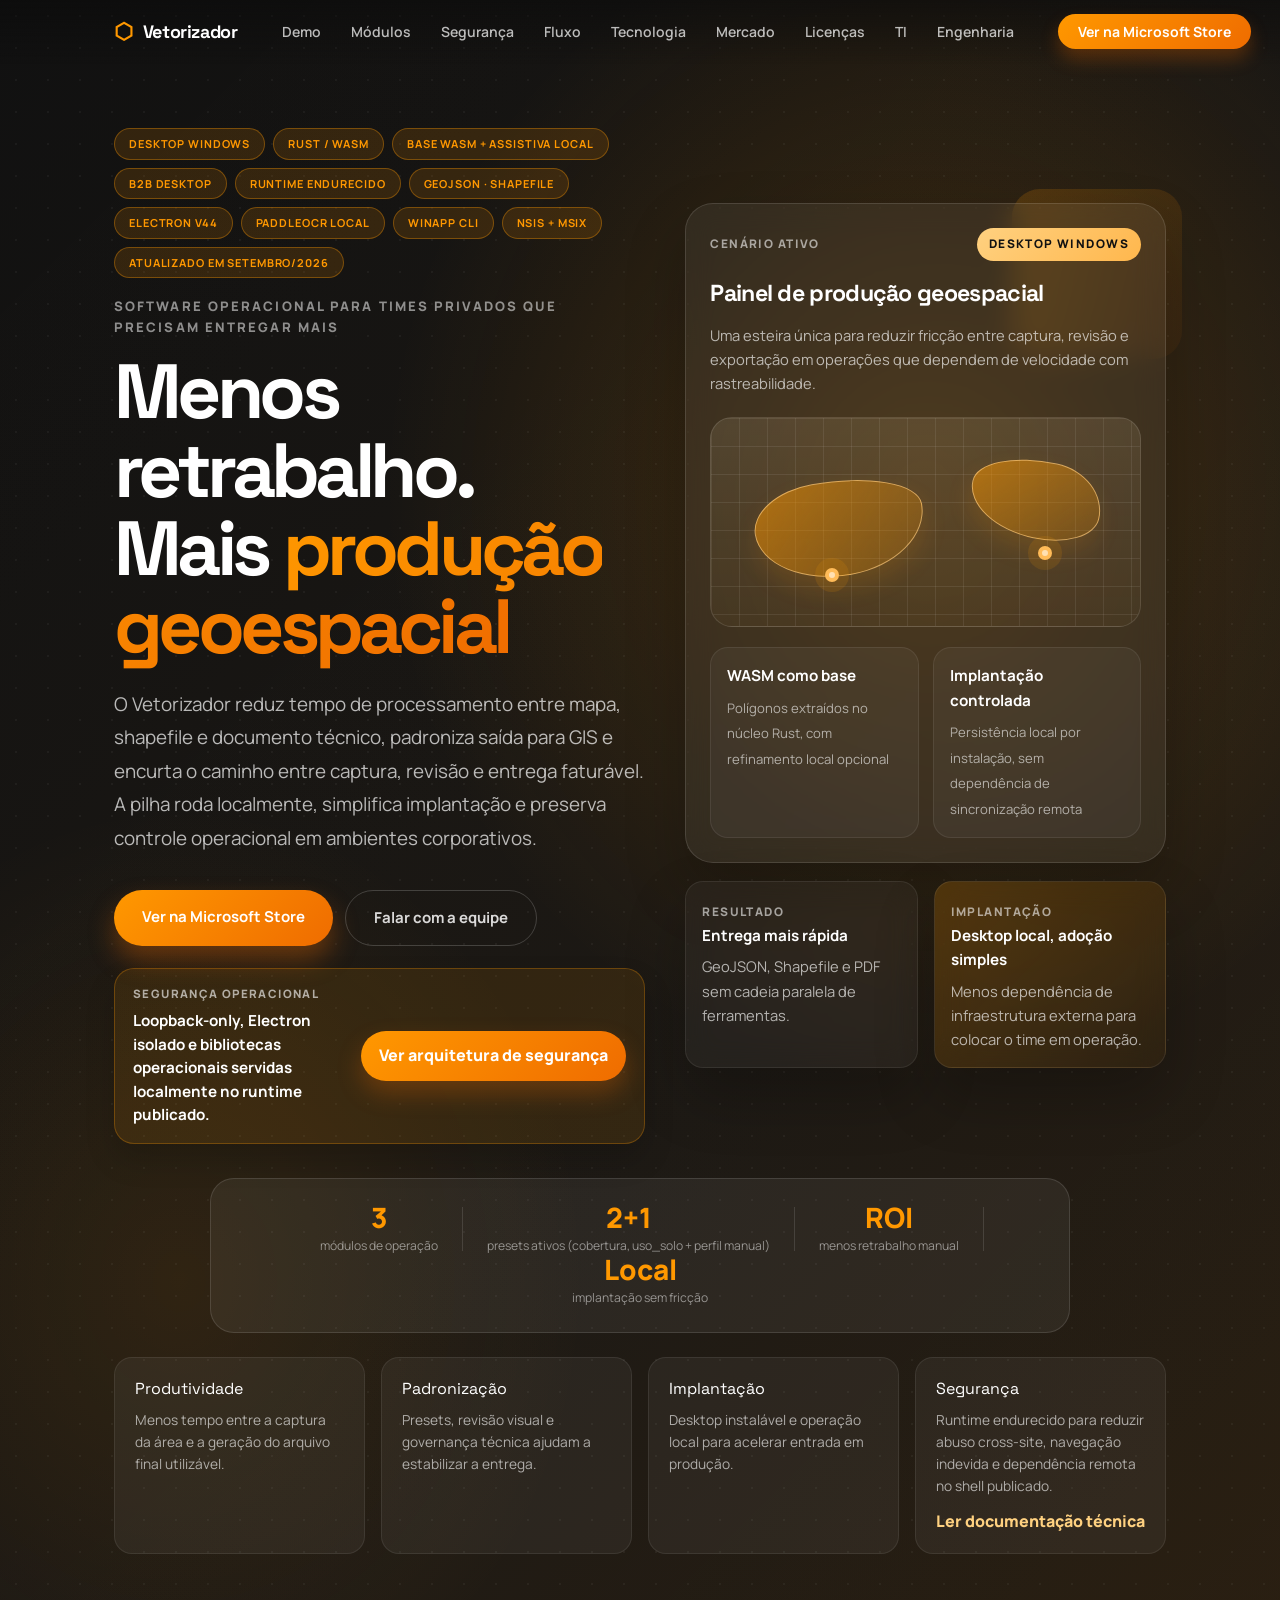
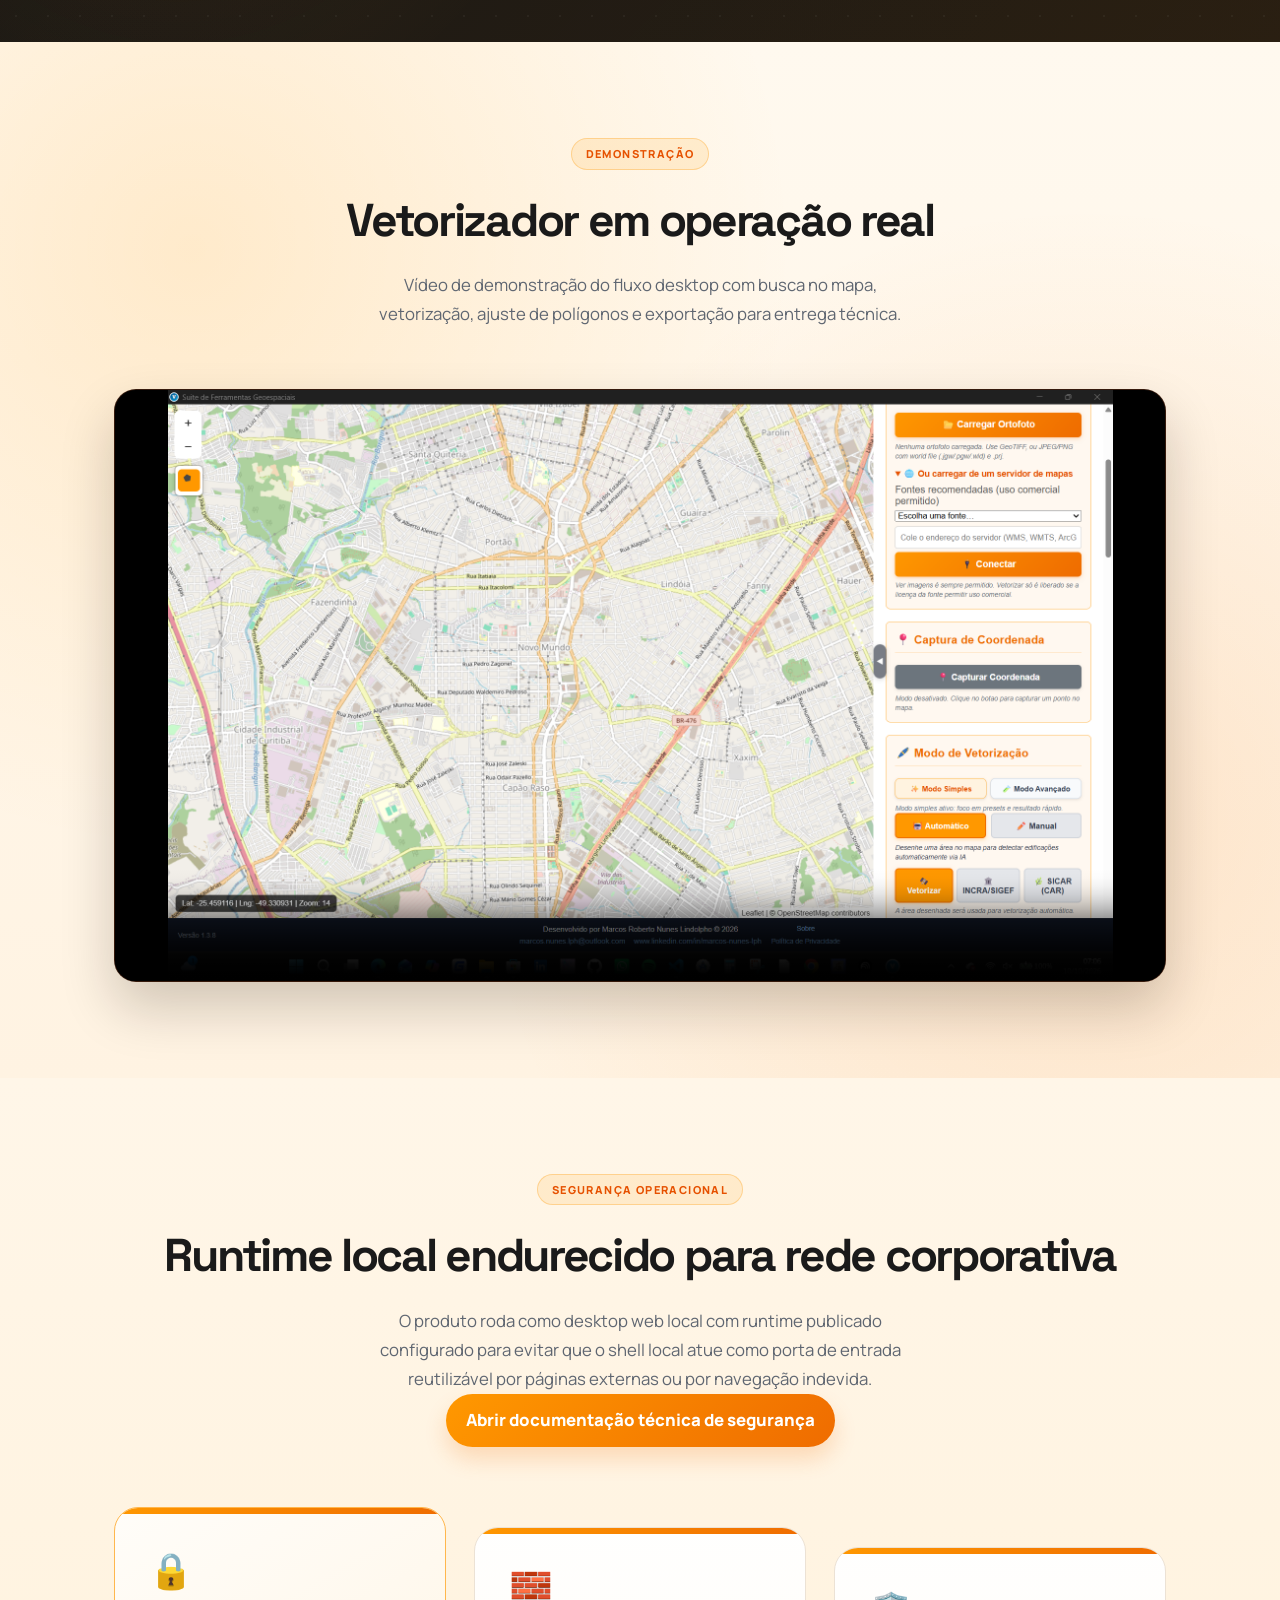
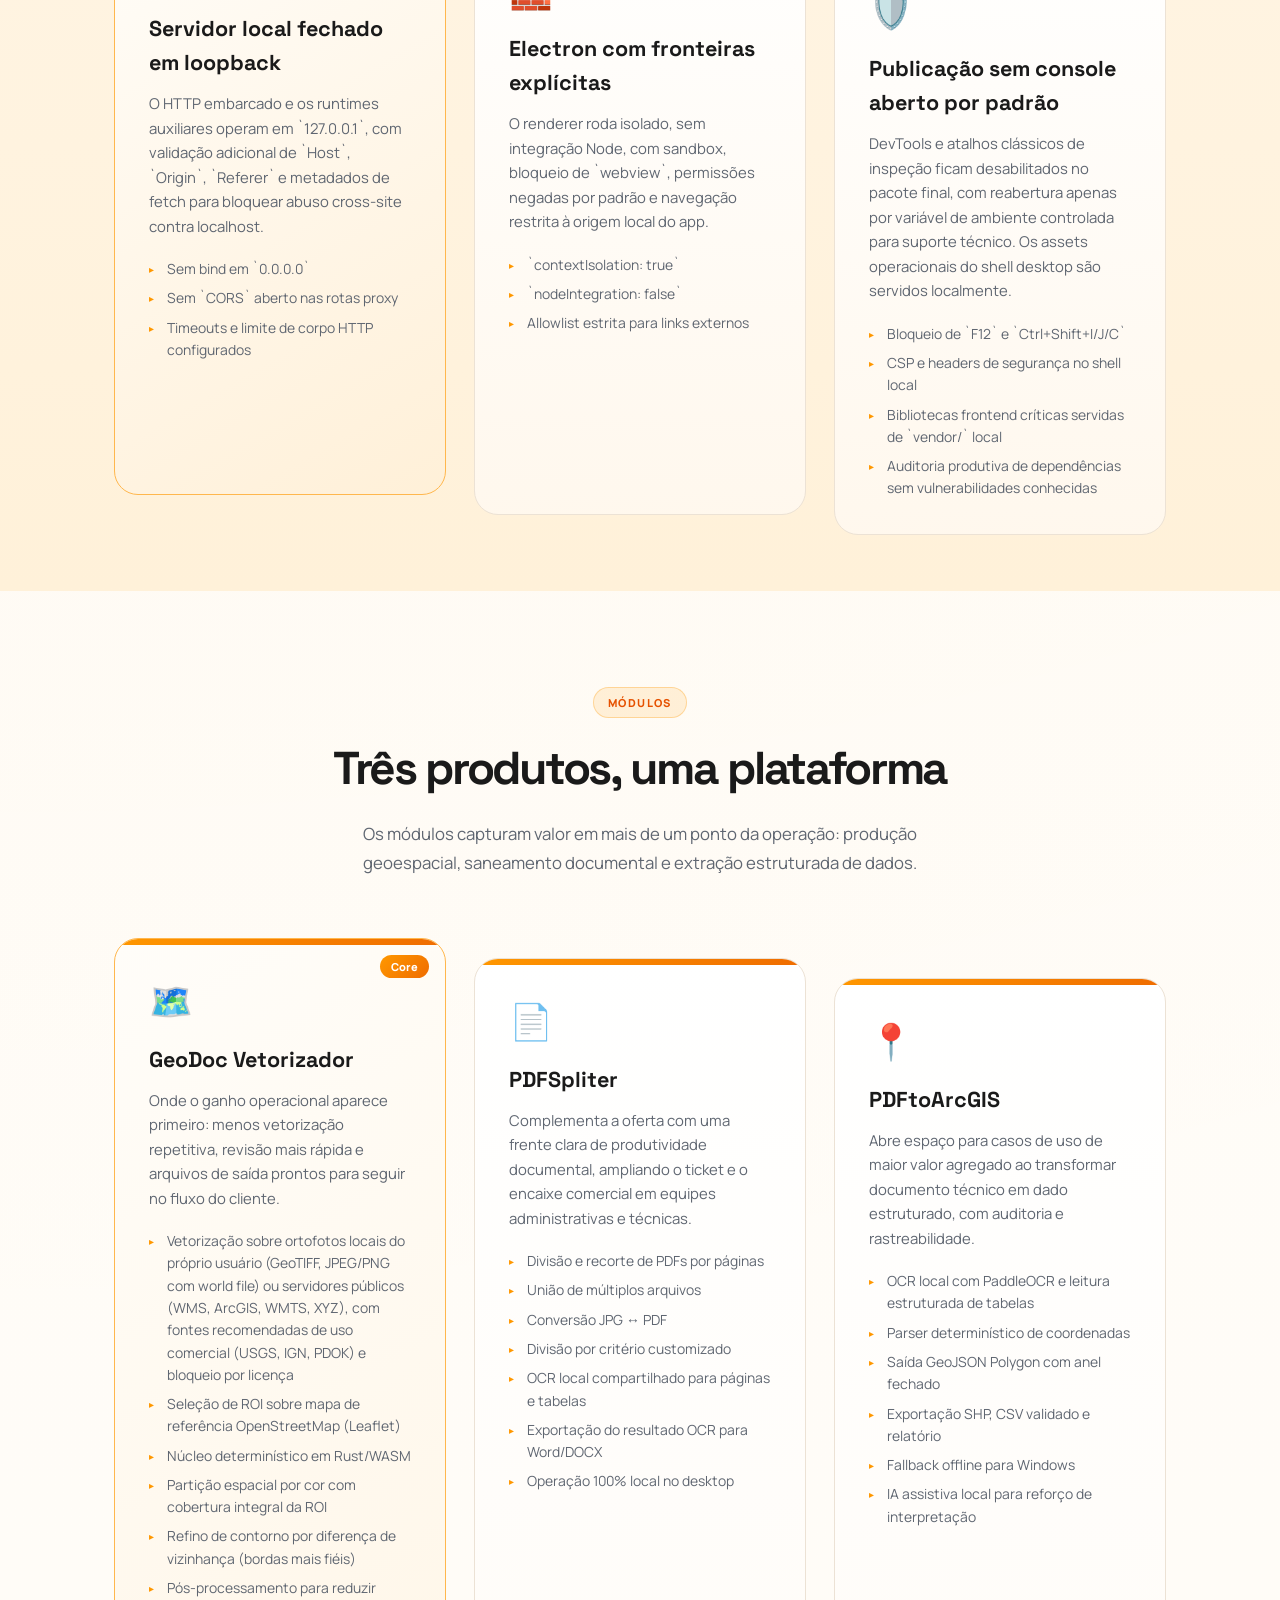
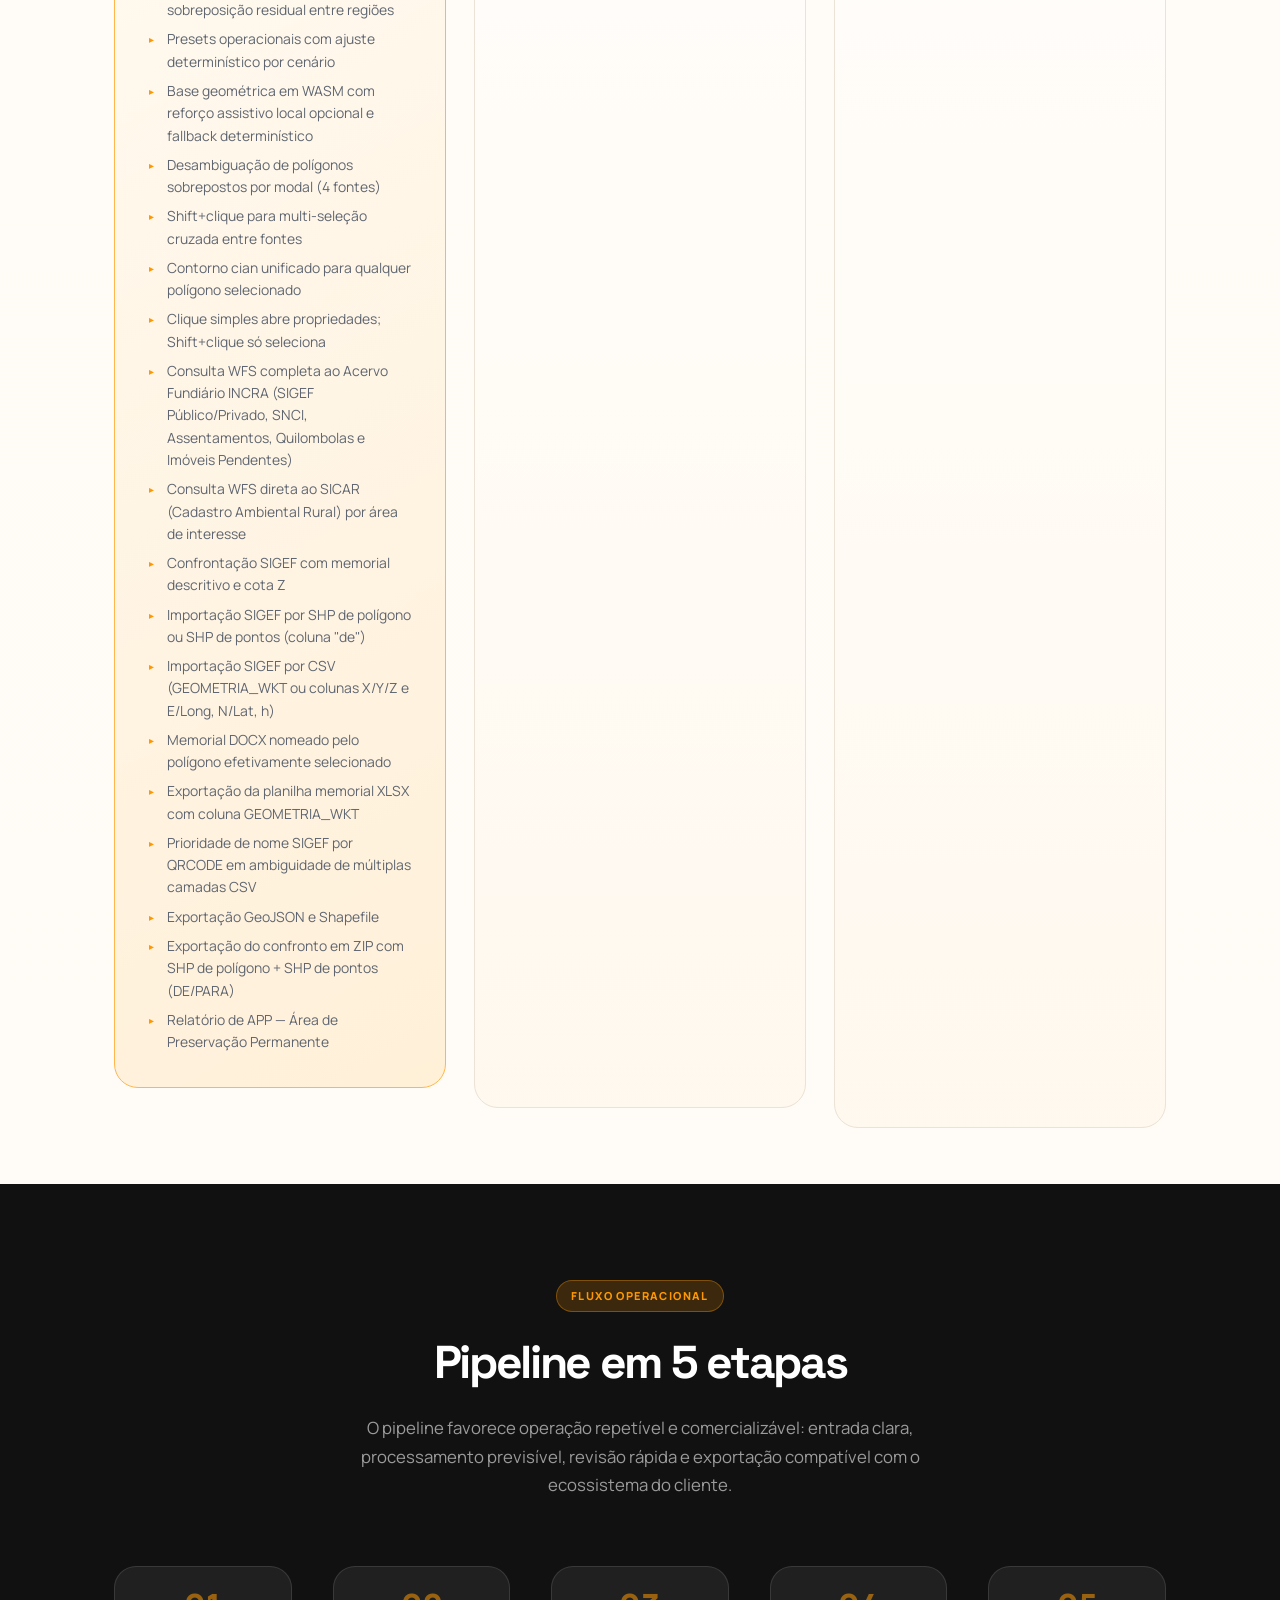
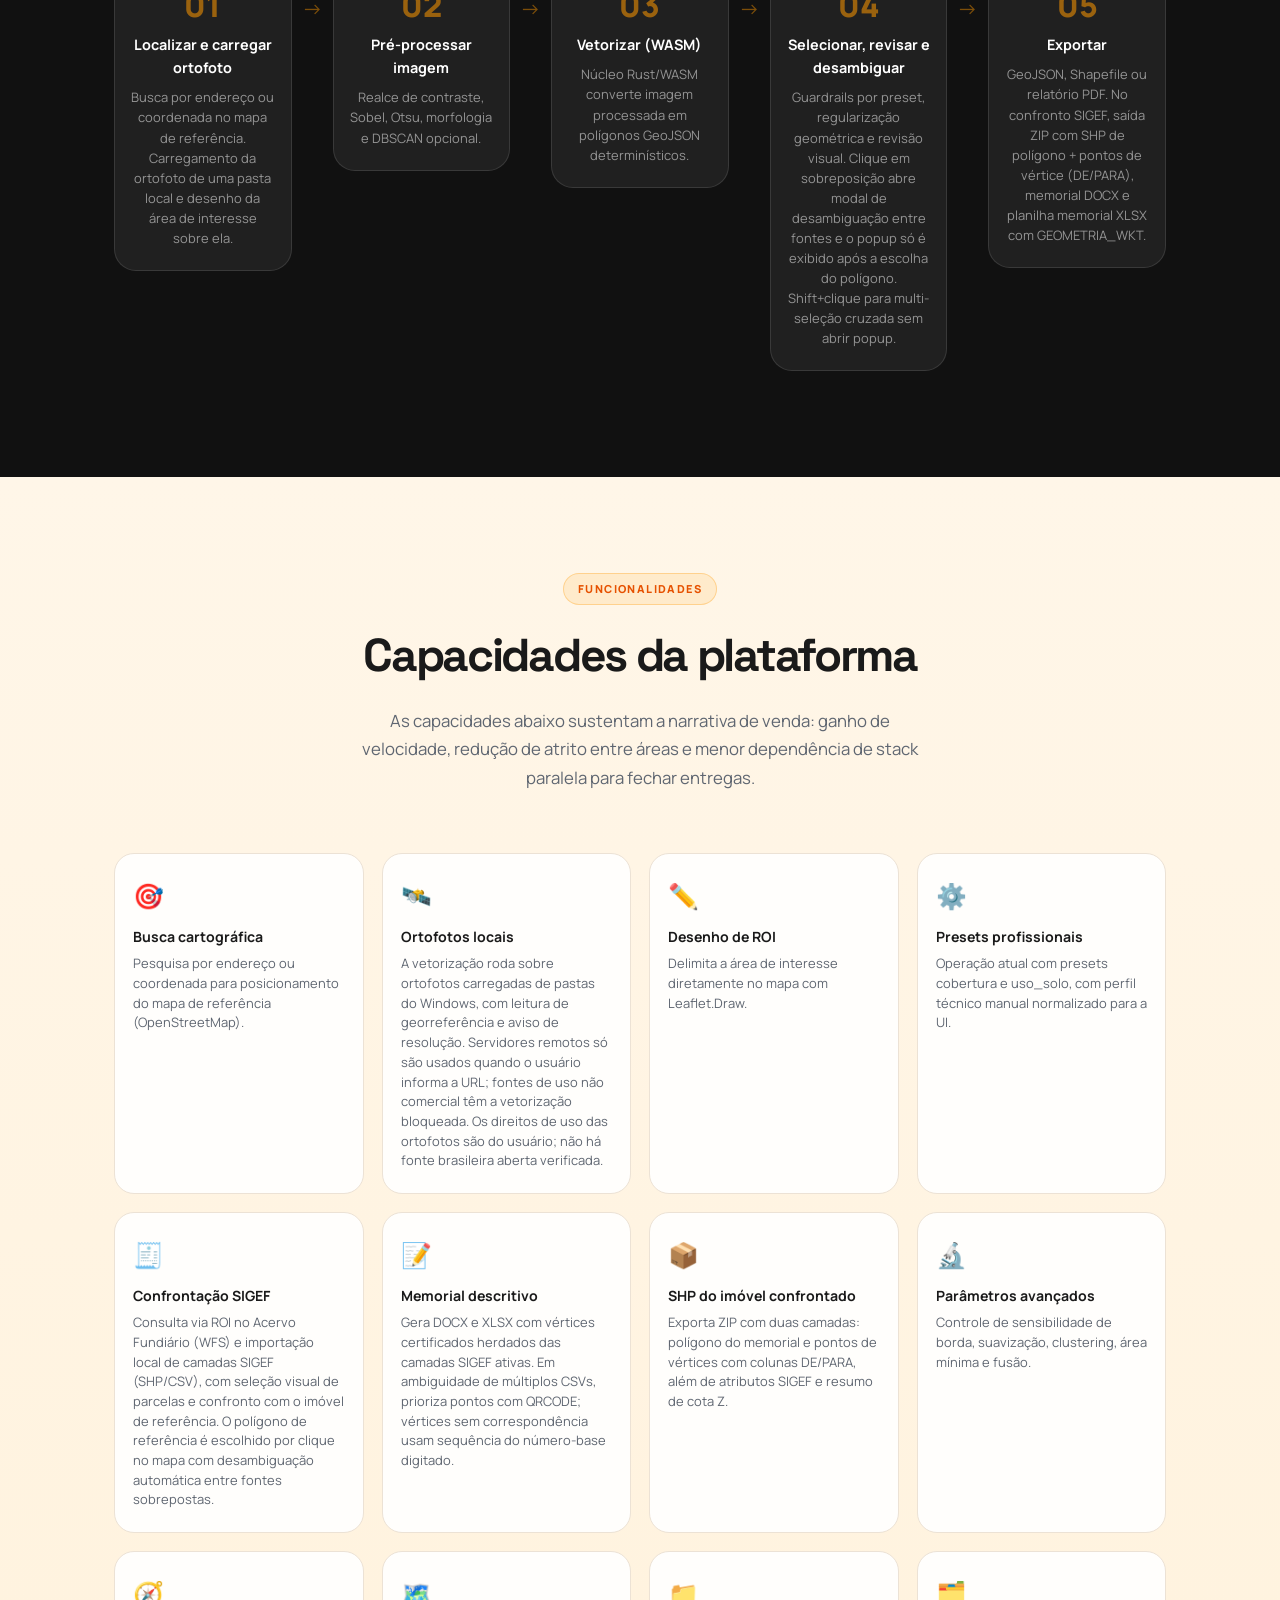
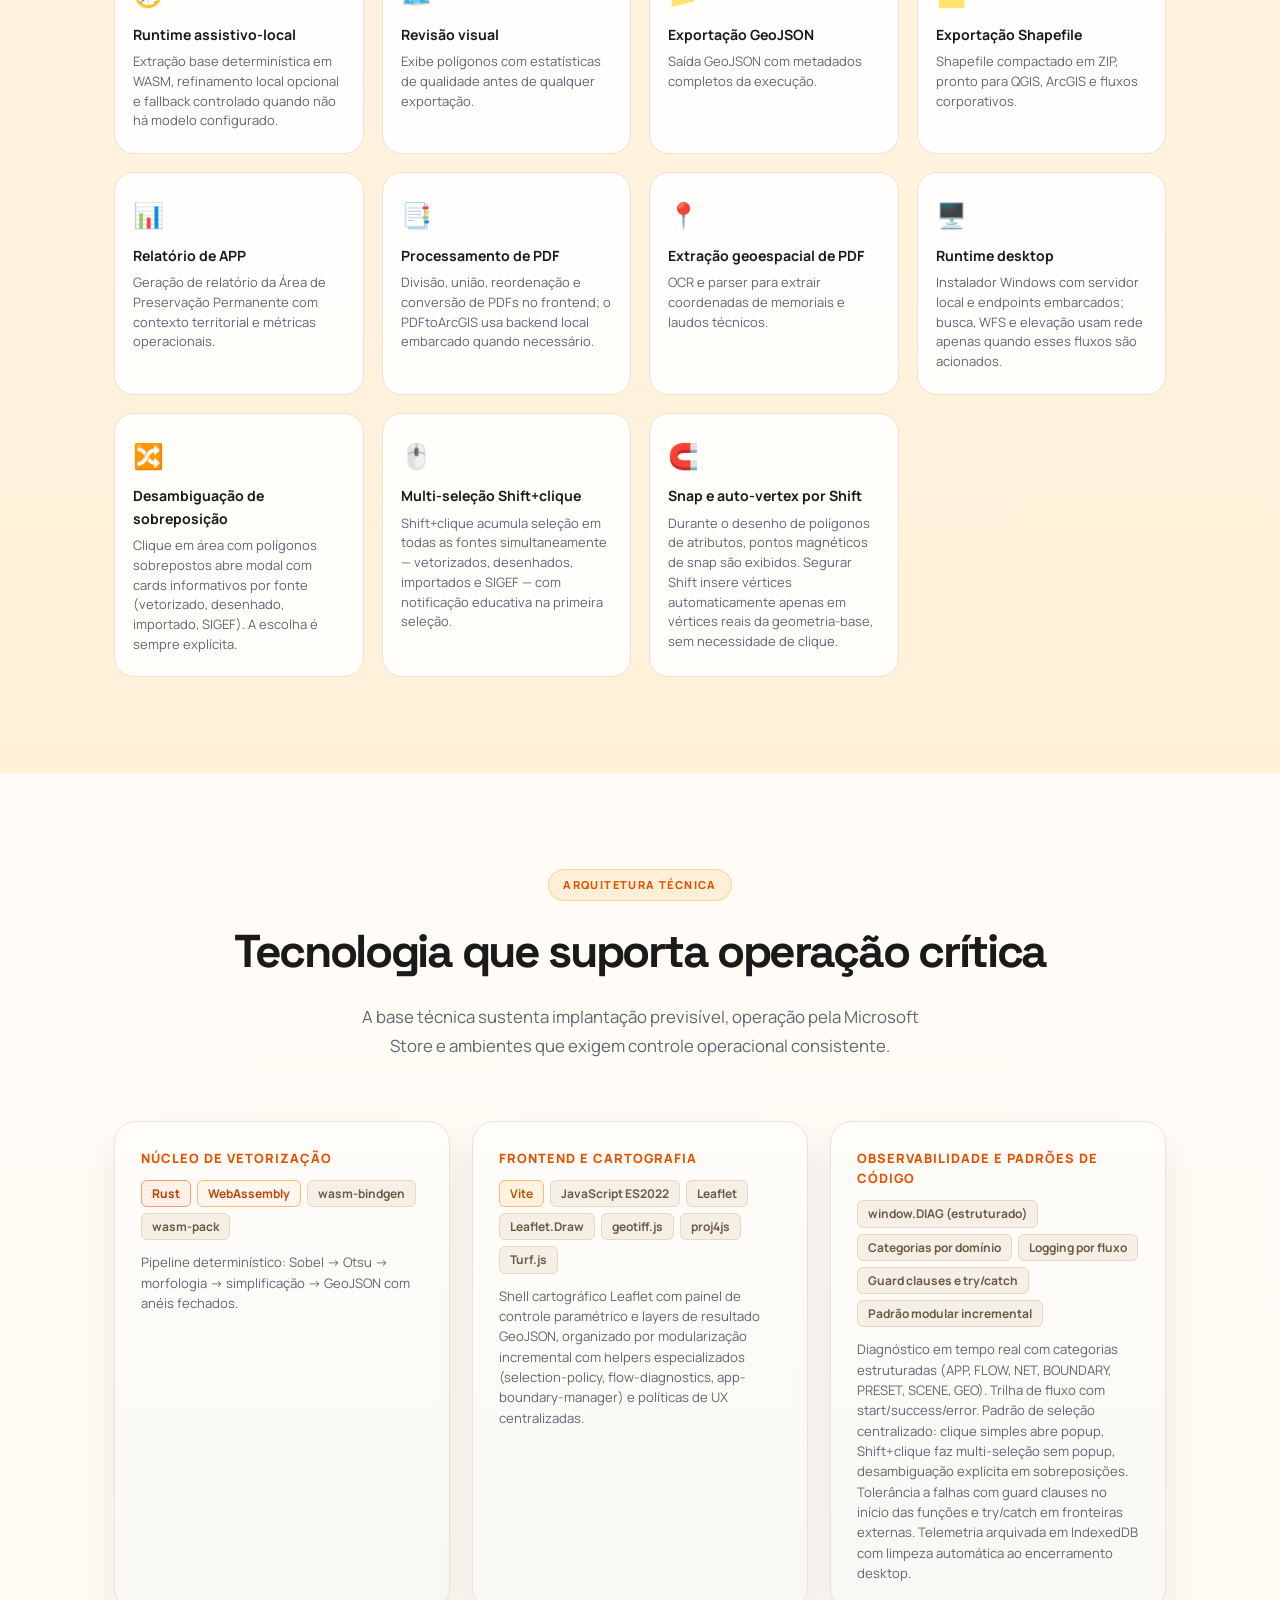
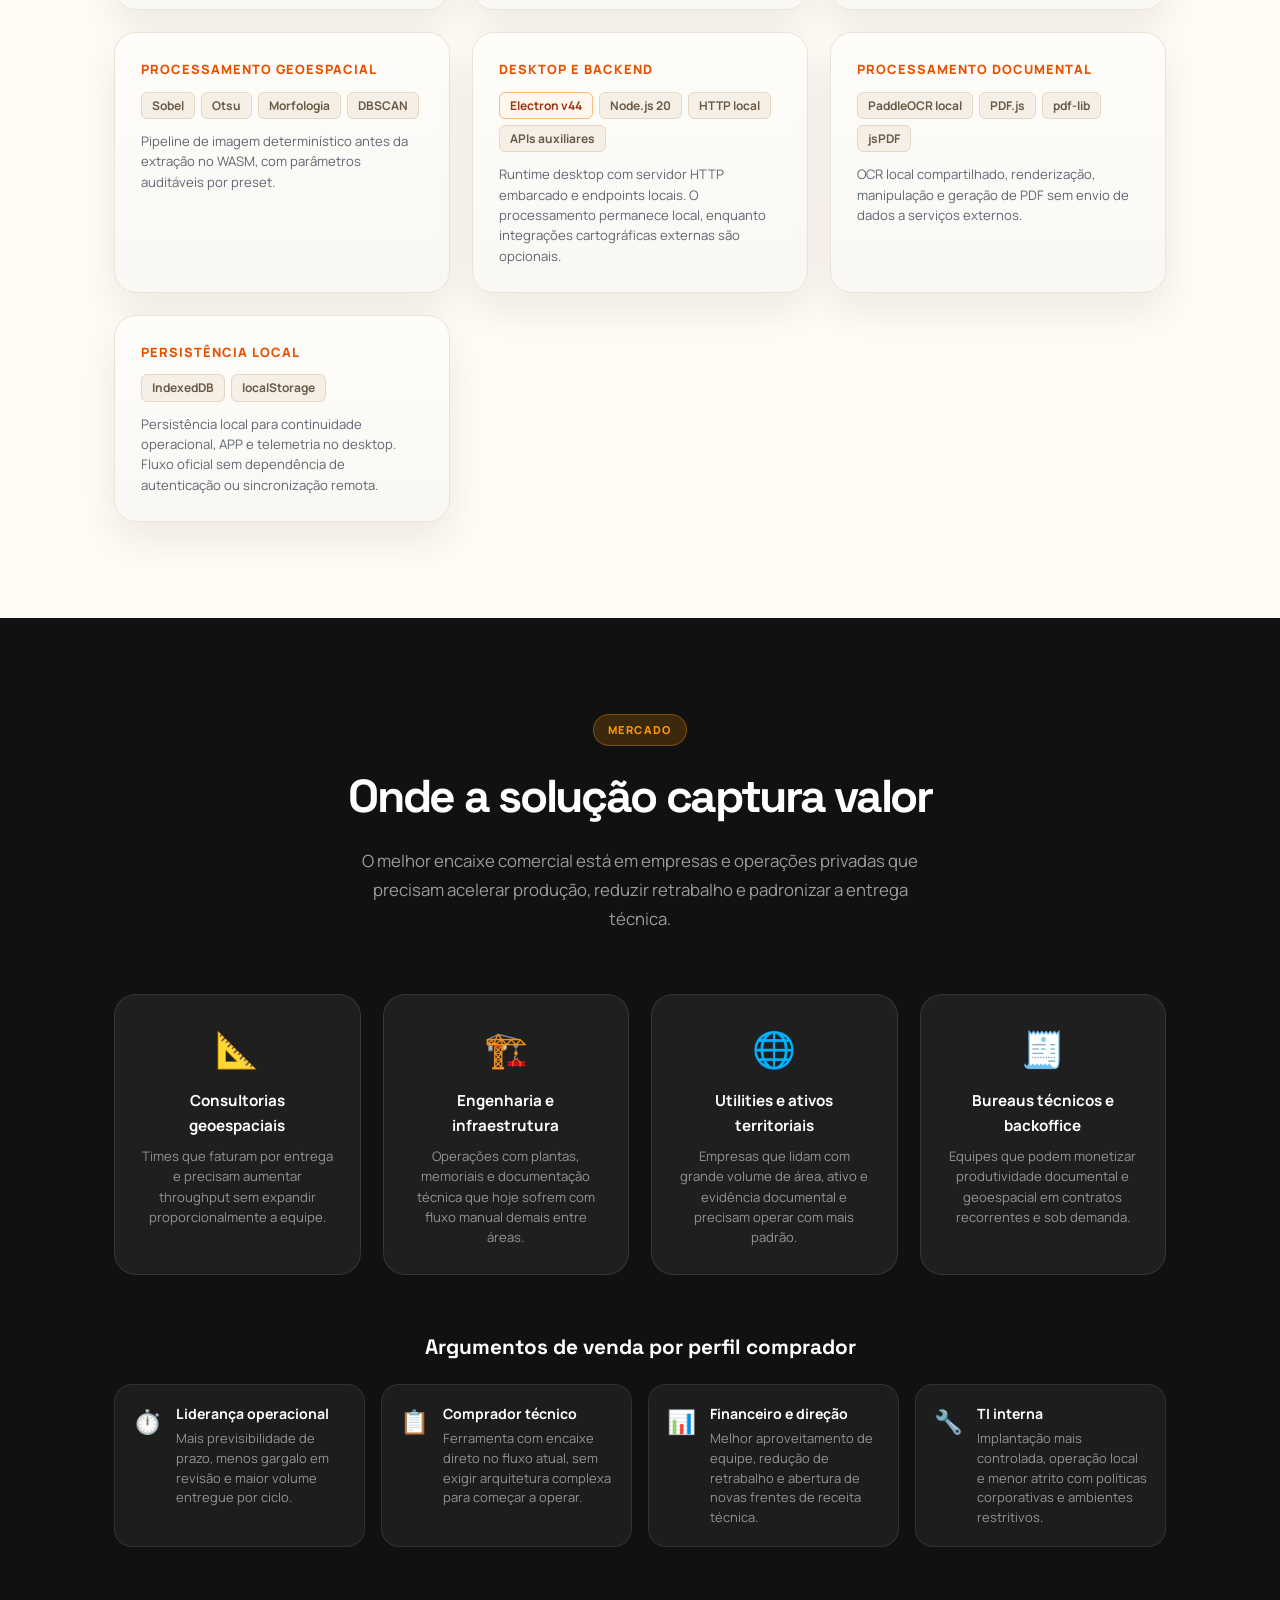
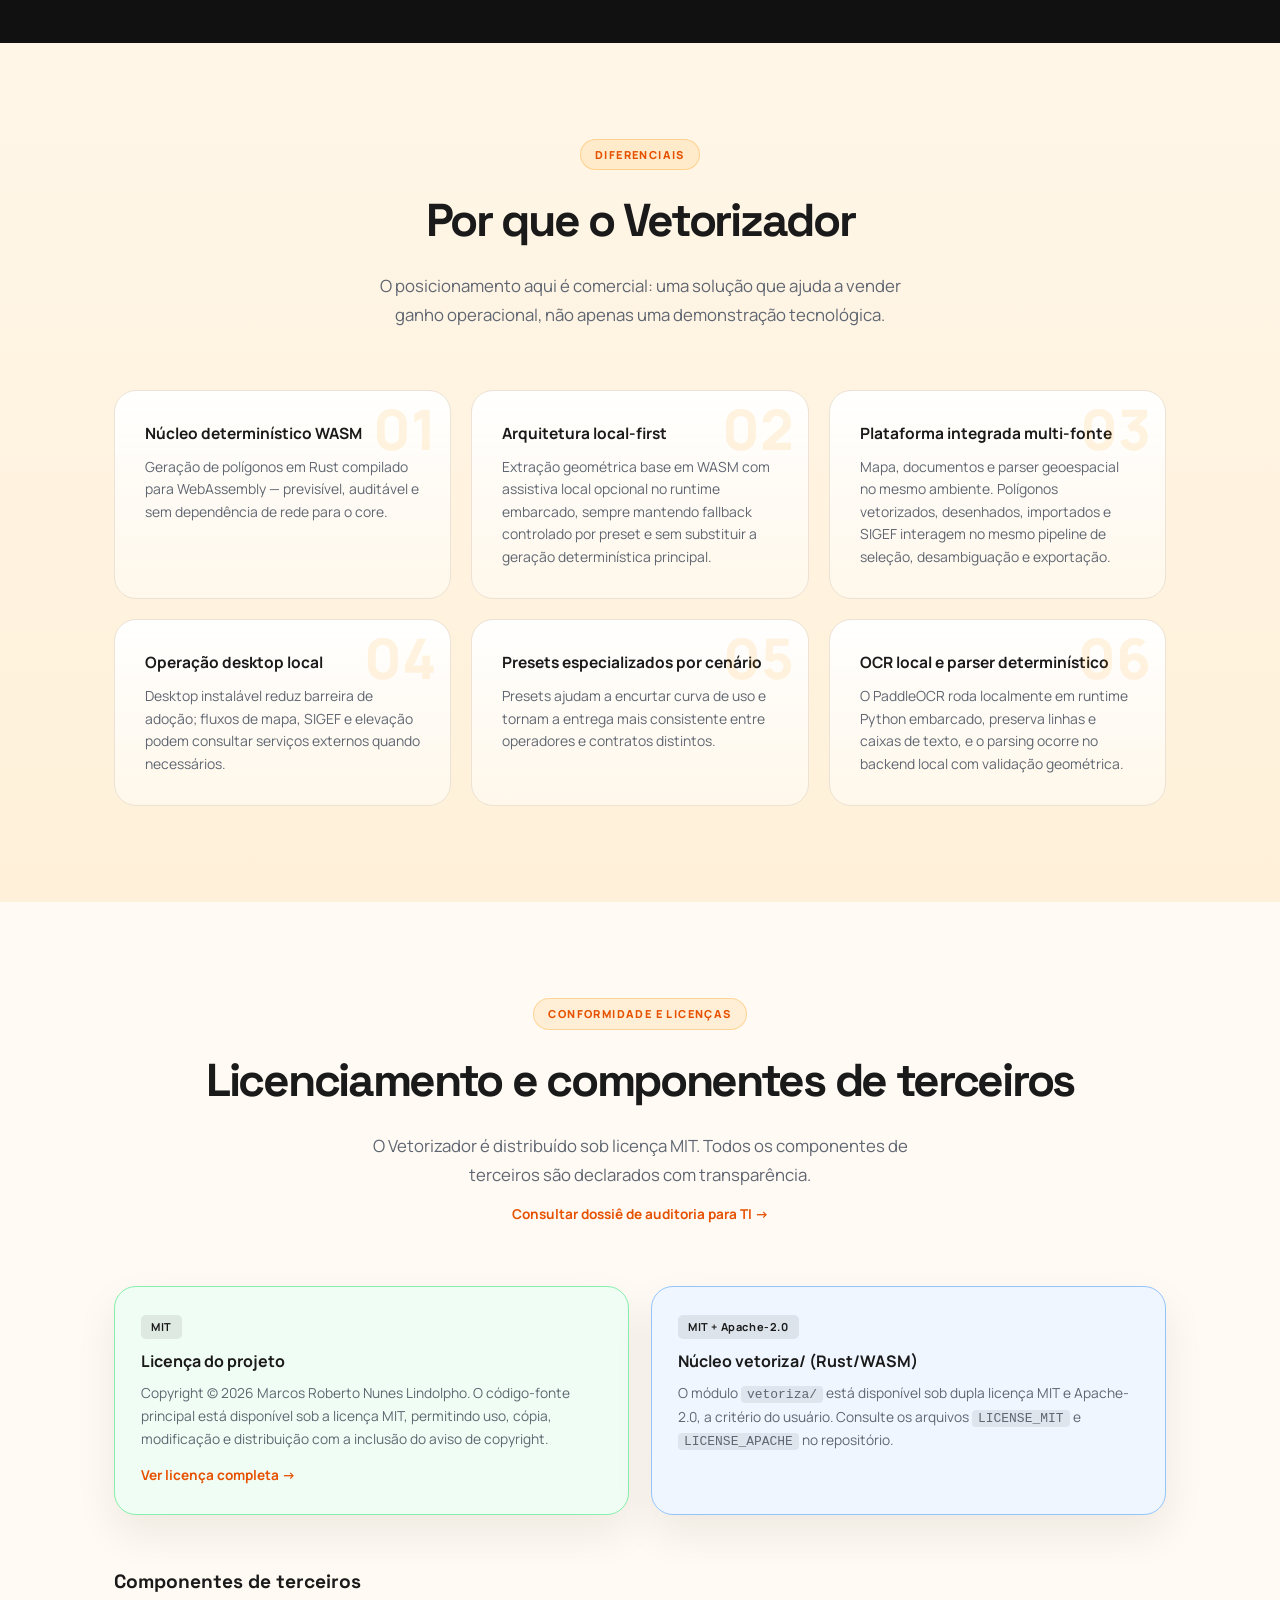
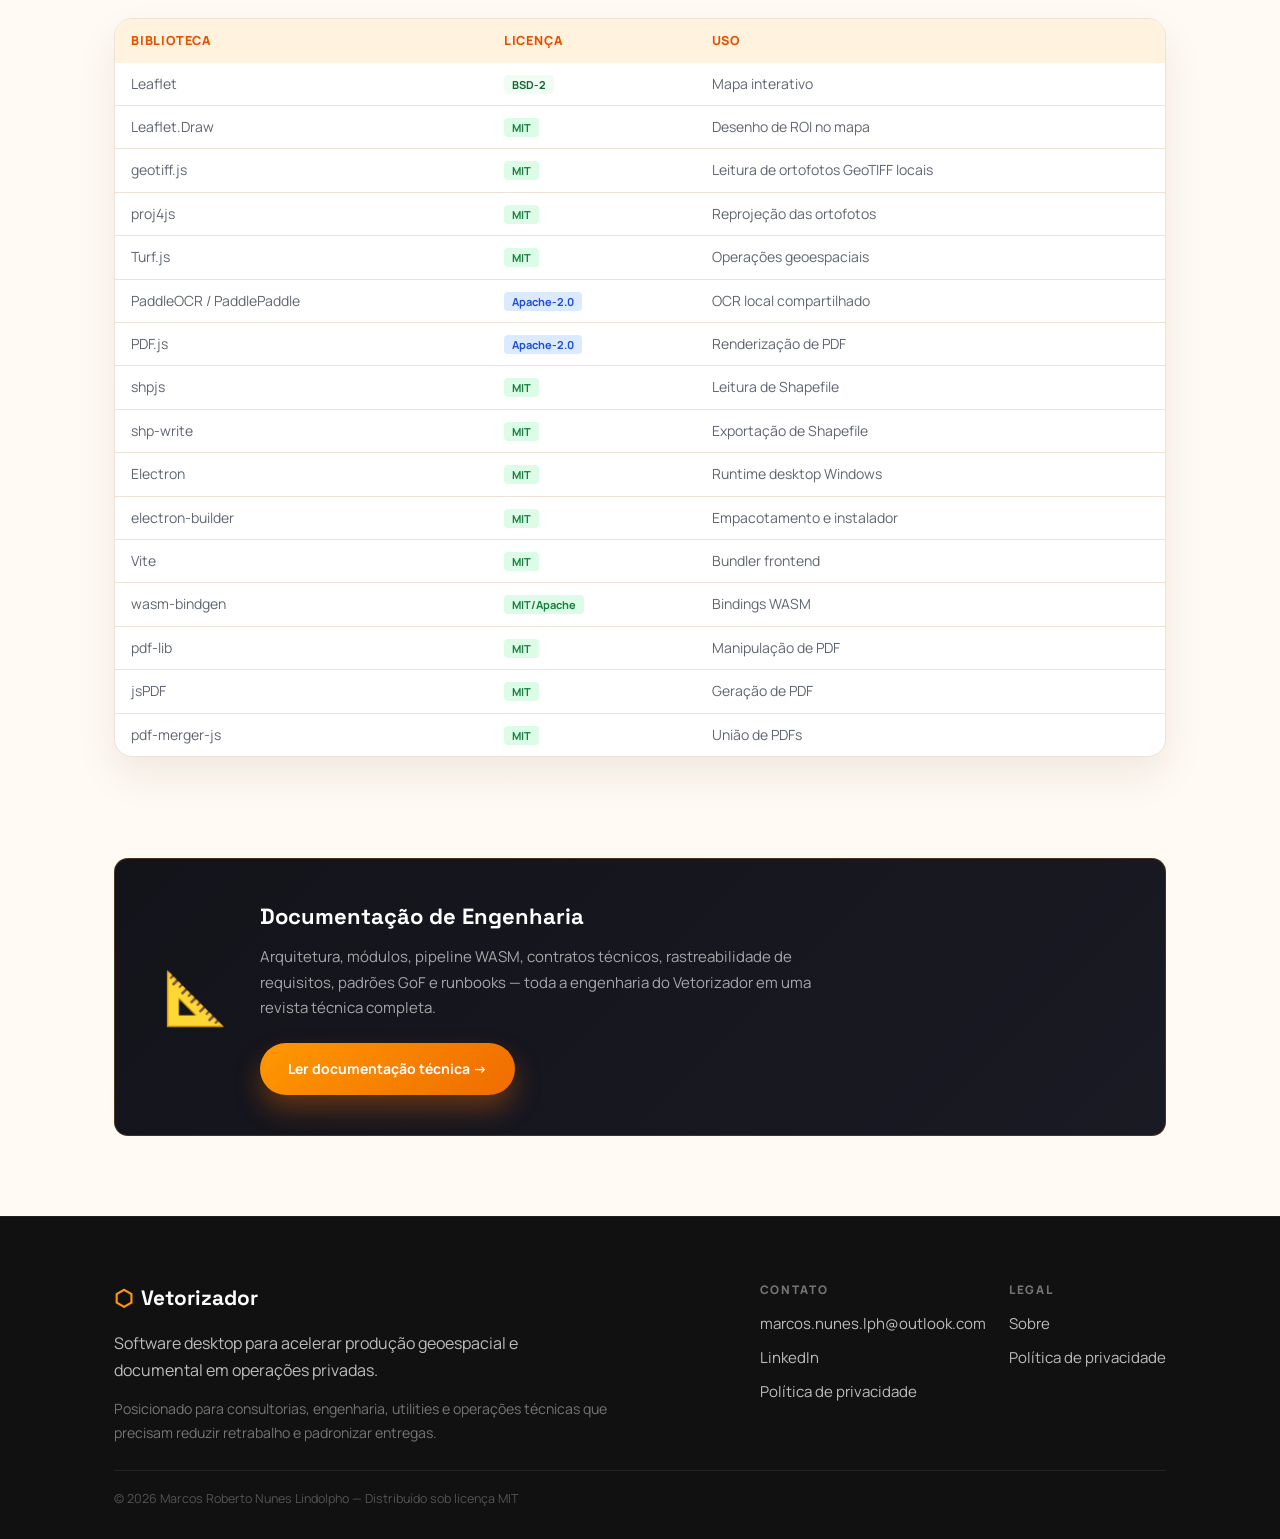
==== commit f61e6d27: "Update portfolio assets and add demo video via Git LFS" ====
--- a/index.html
+++ b/index.html
@@ -183,7 +183,7 @@
         <p>Vídeo de demonstração do fluxo desktop com busca no mapa, vetorização, ajuste de polígonos e exportação para entrega técnica.</p>
       </div>
       <div class="demo-video-shell">
-        <video class="demo-video" controls preload="metadata" playsinline poster="assets/videos/demo-vetorizador-poster.jpg">
+        <video class="demo-video" controls preload="metadata" playsinline poster="assets/videos/demo-vetorizador-poster.png">
           <source src="assets/videos/demo-vetorizador-web.mp4" type="video/mp4" />
           Seu navegador não suporta vídeo HTML5.
         </video>
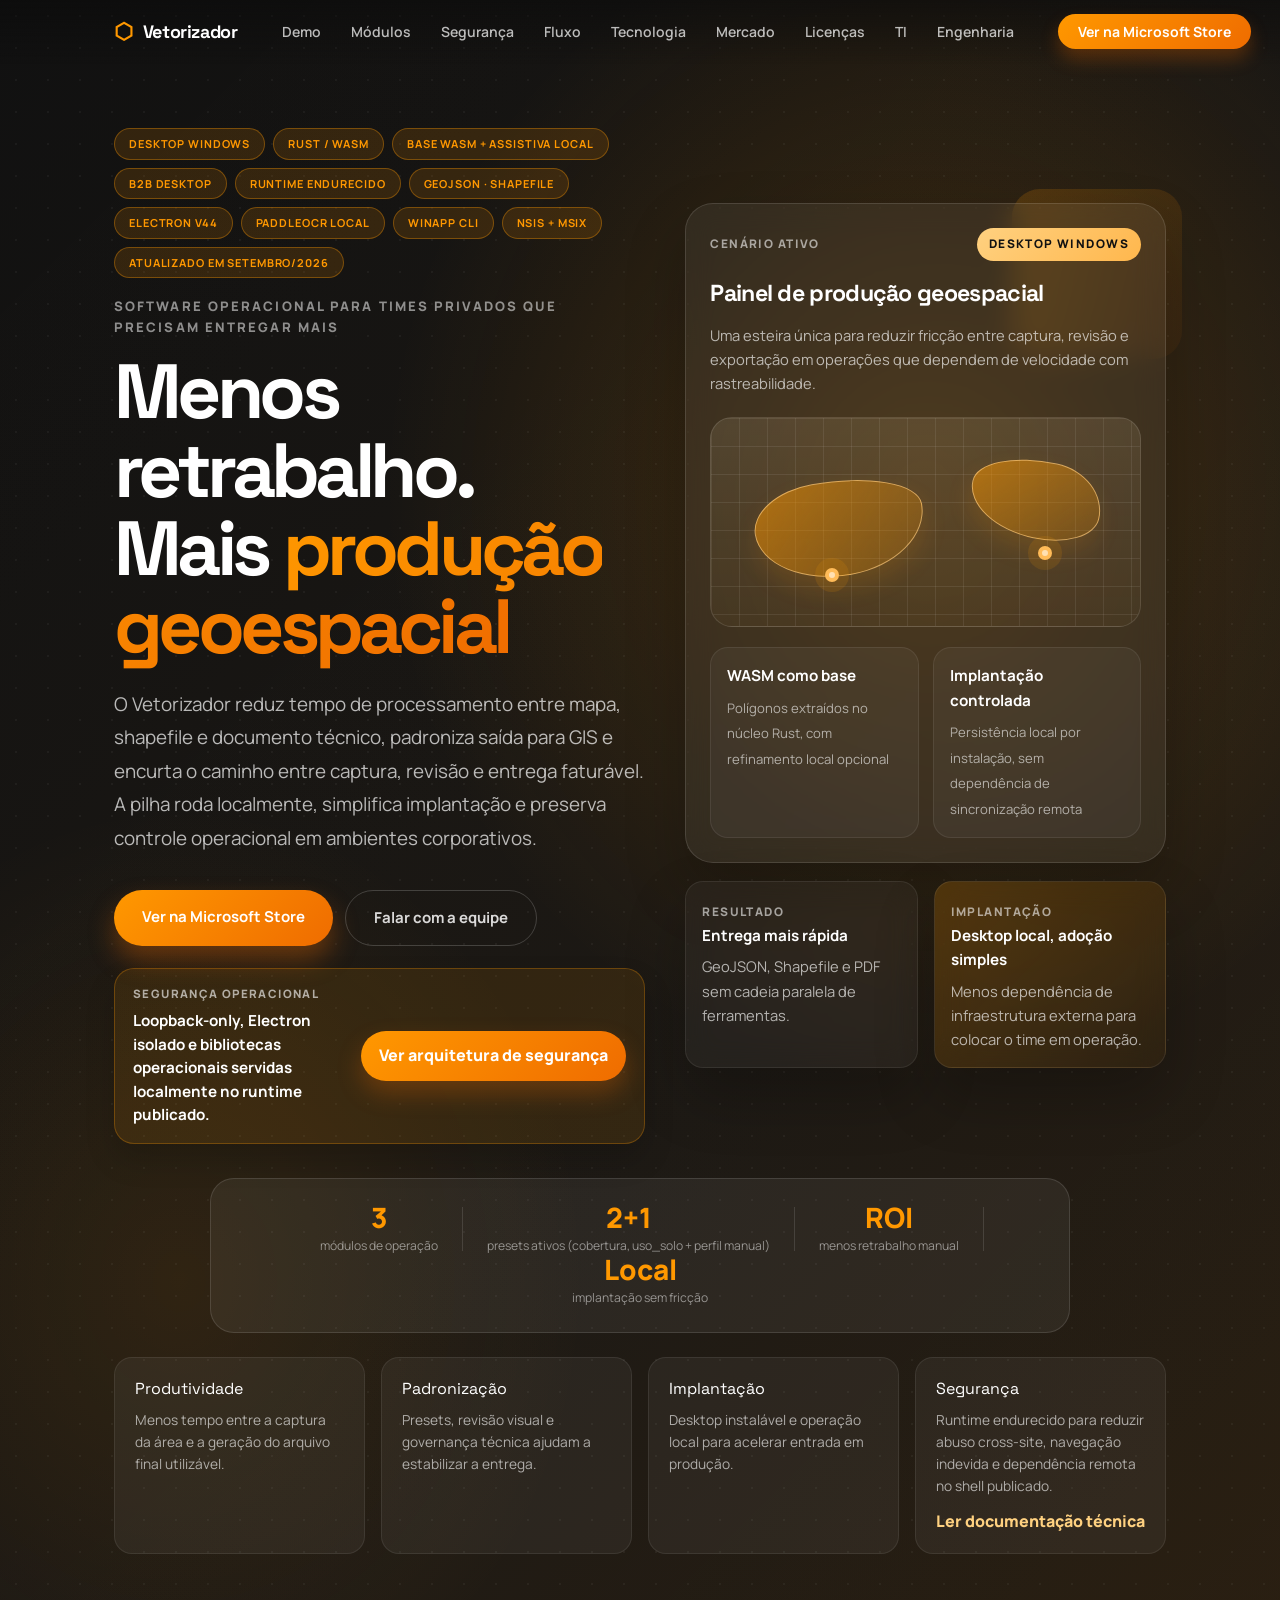
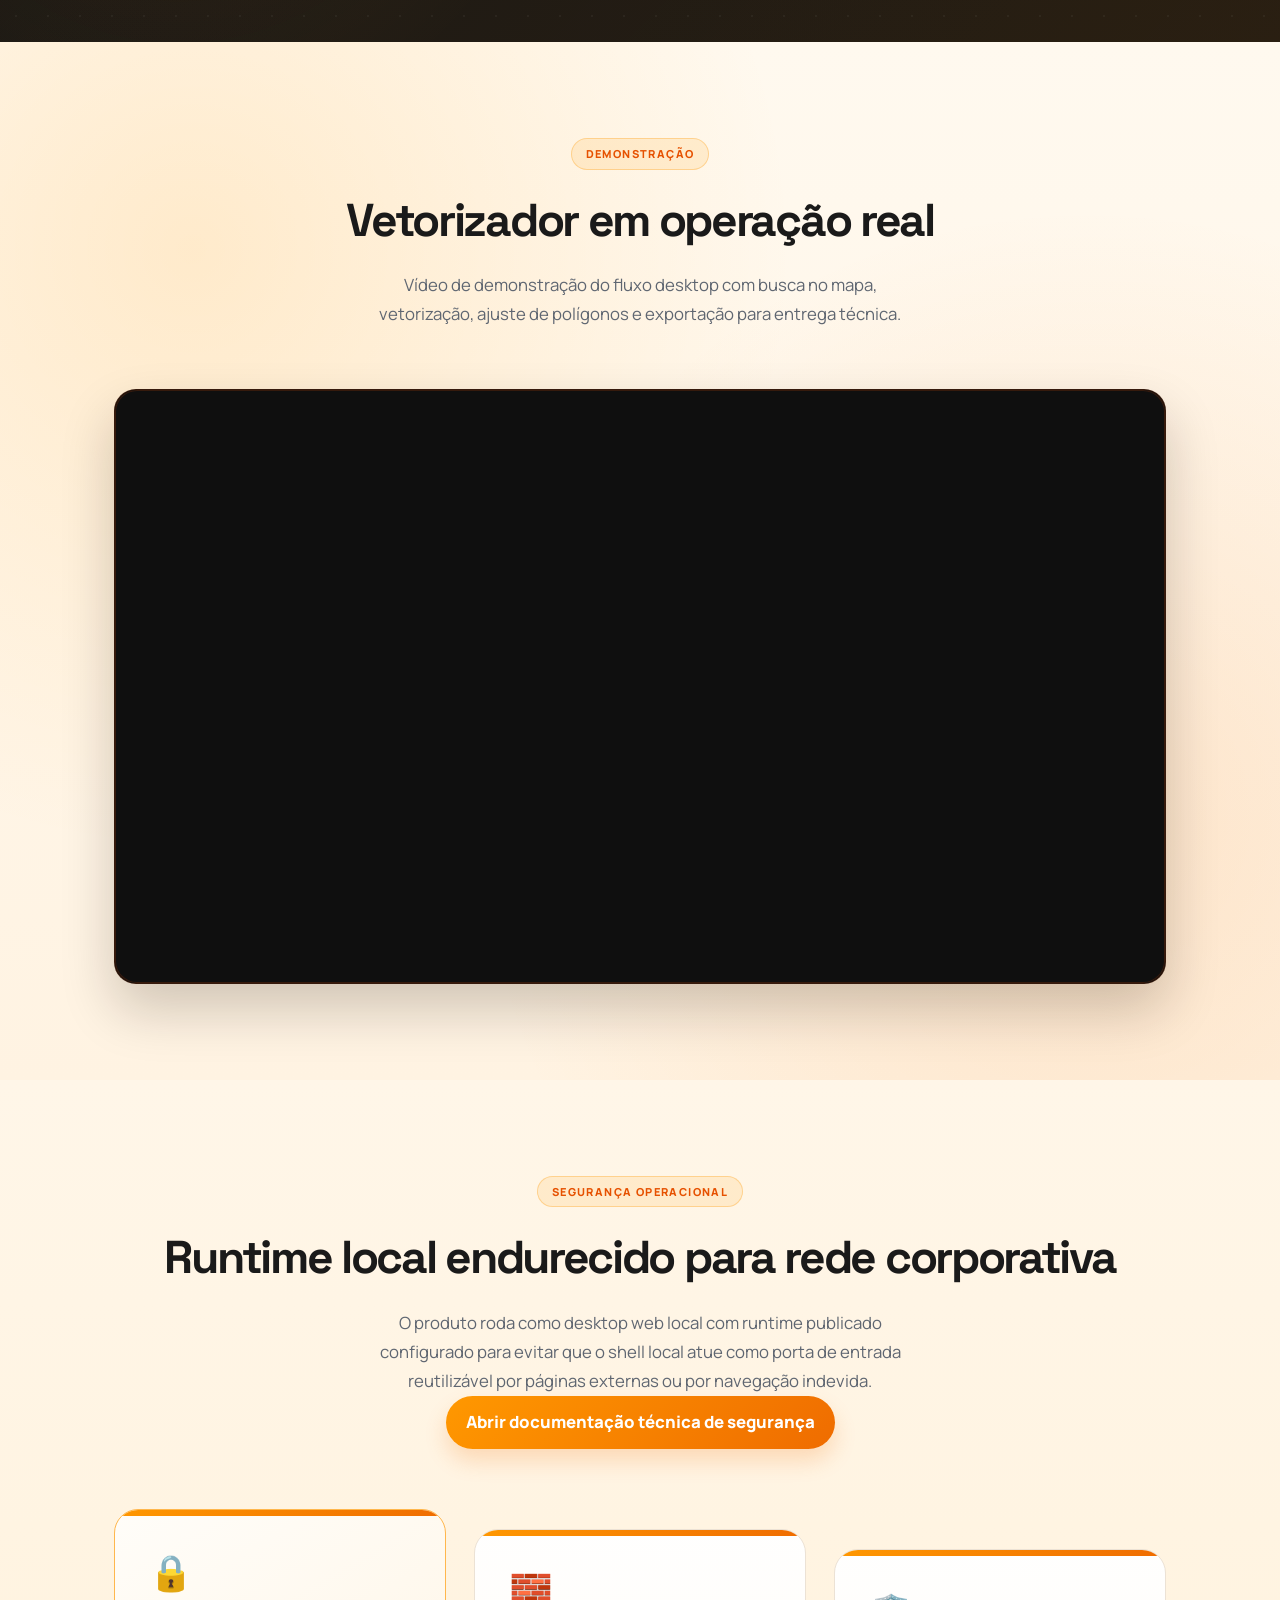
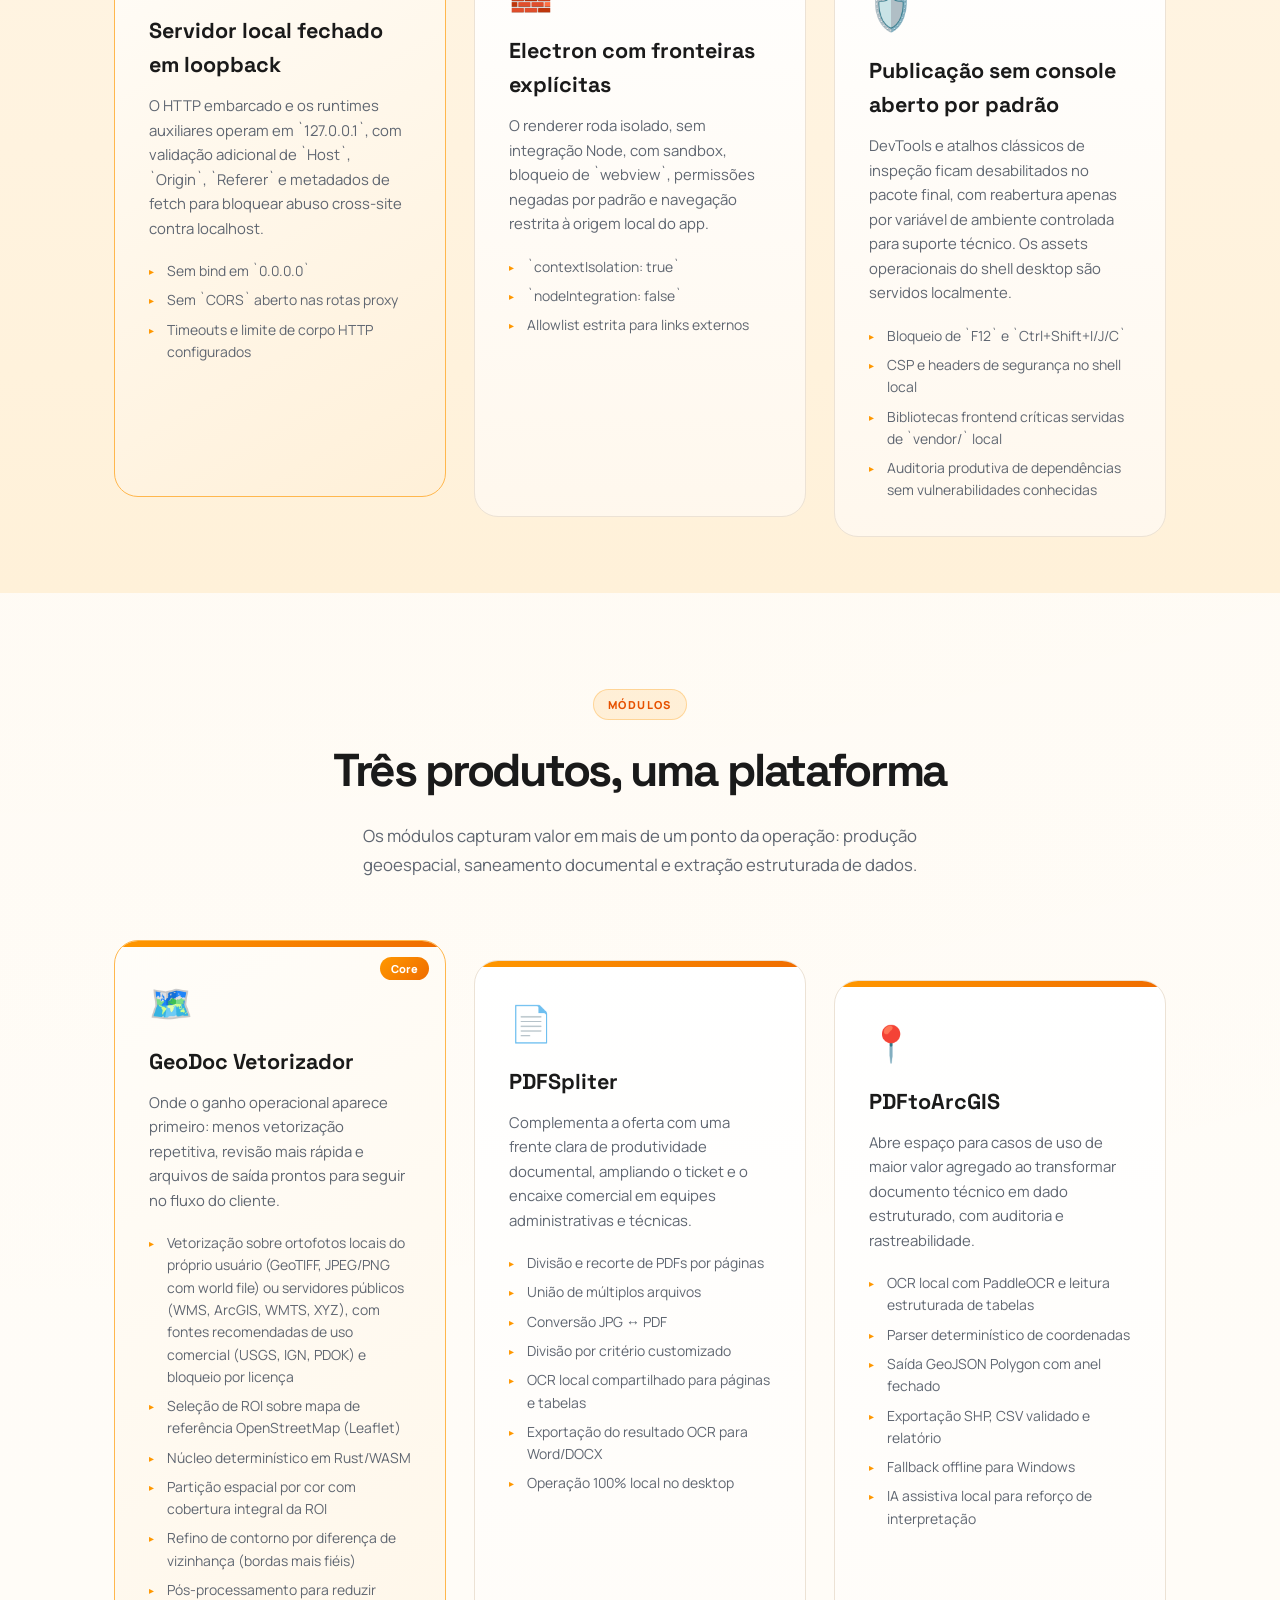
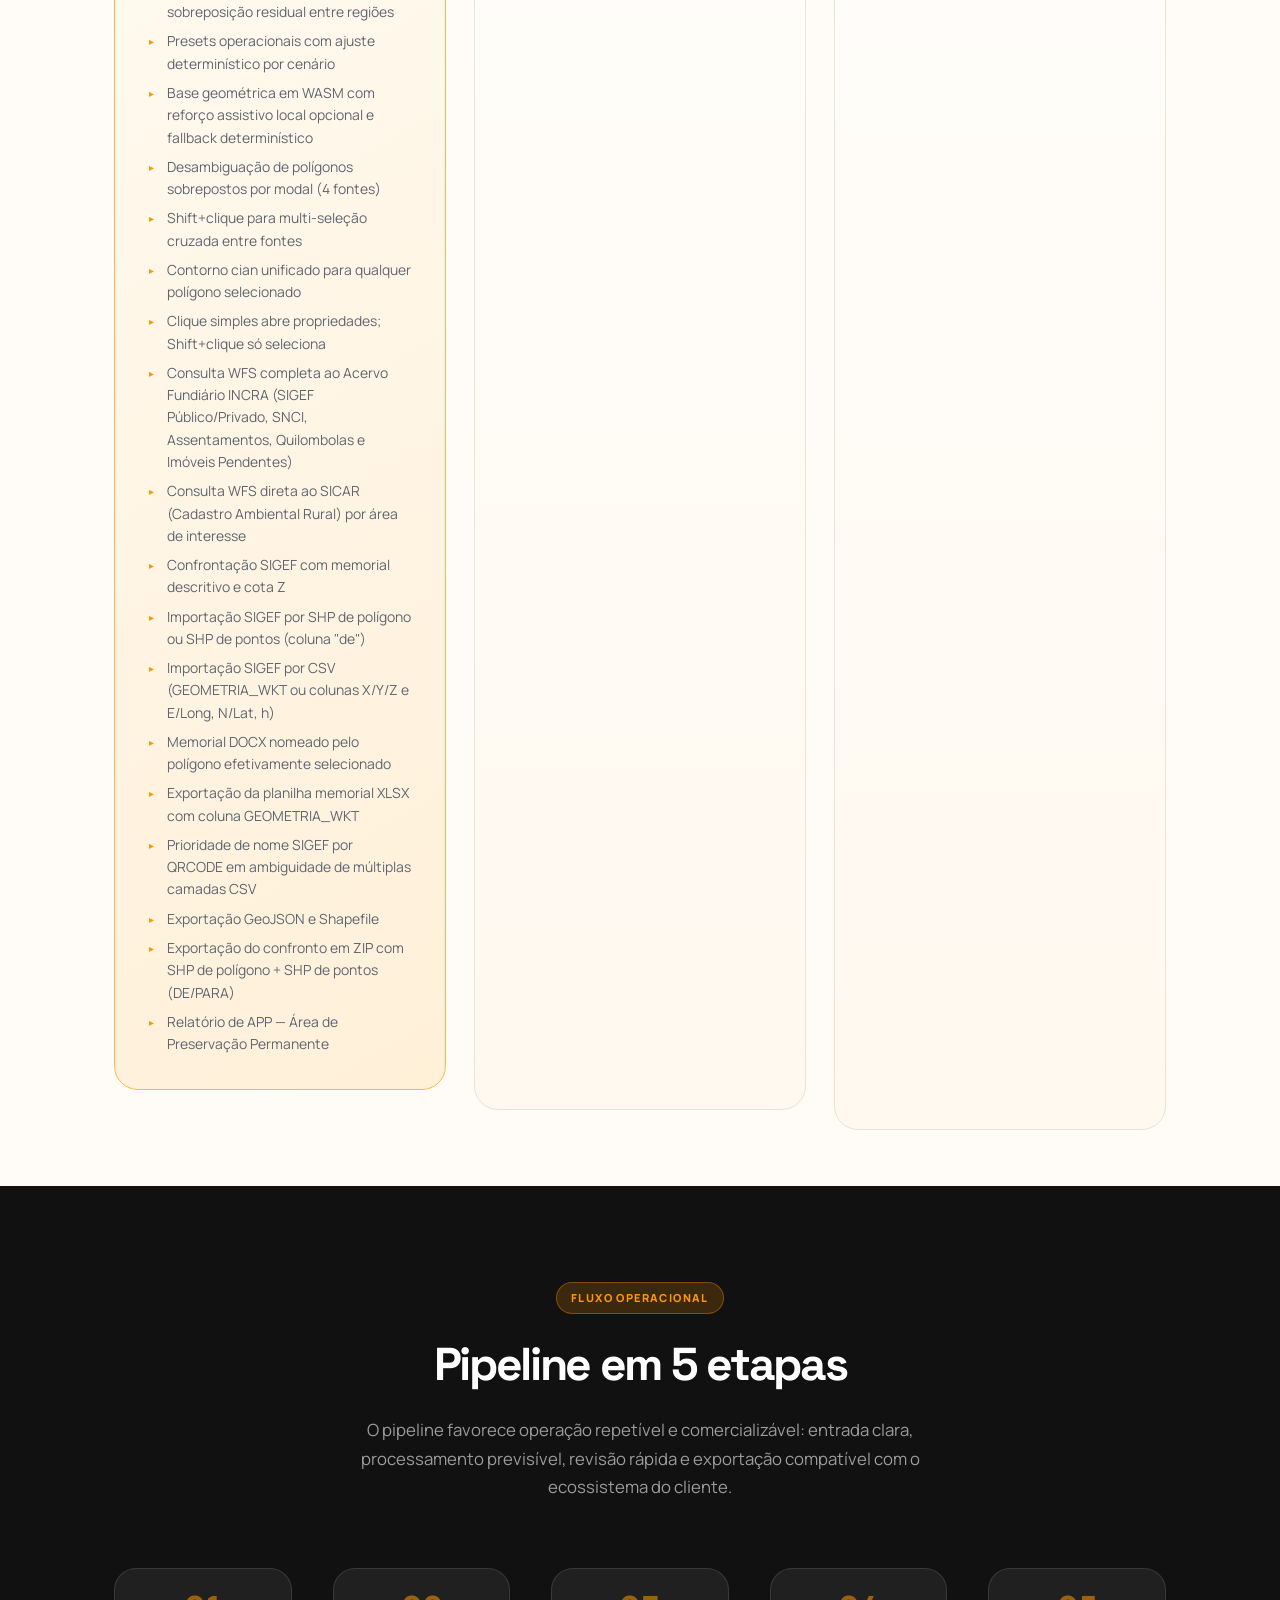
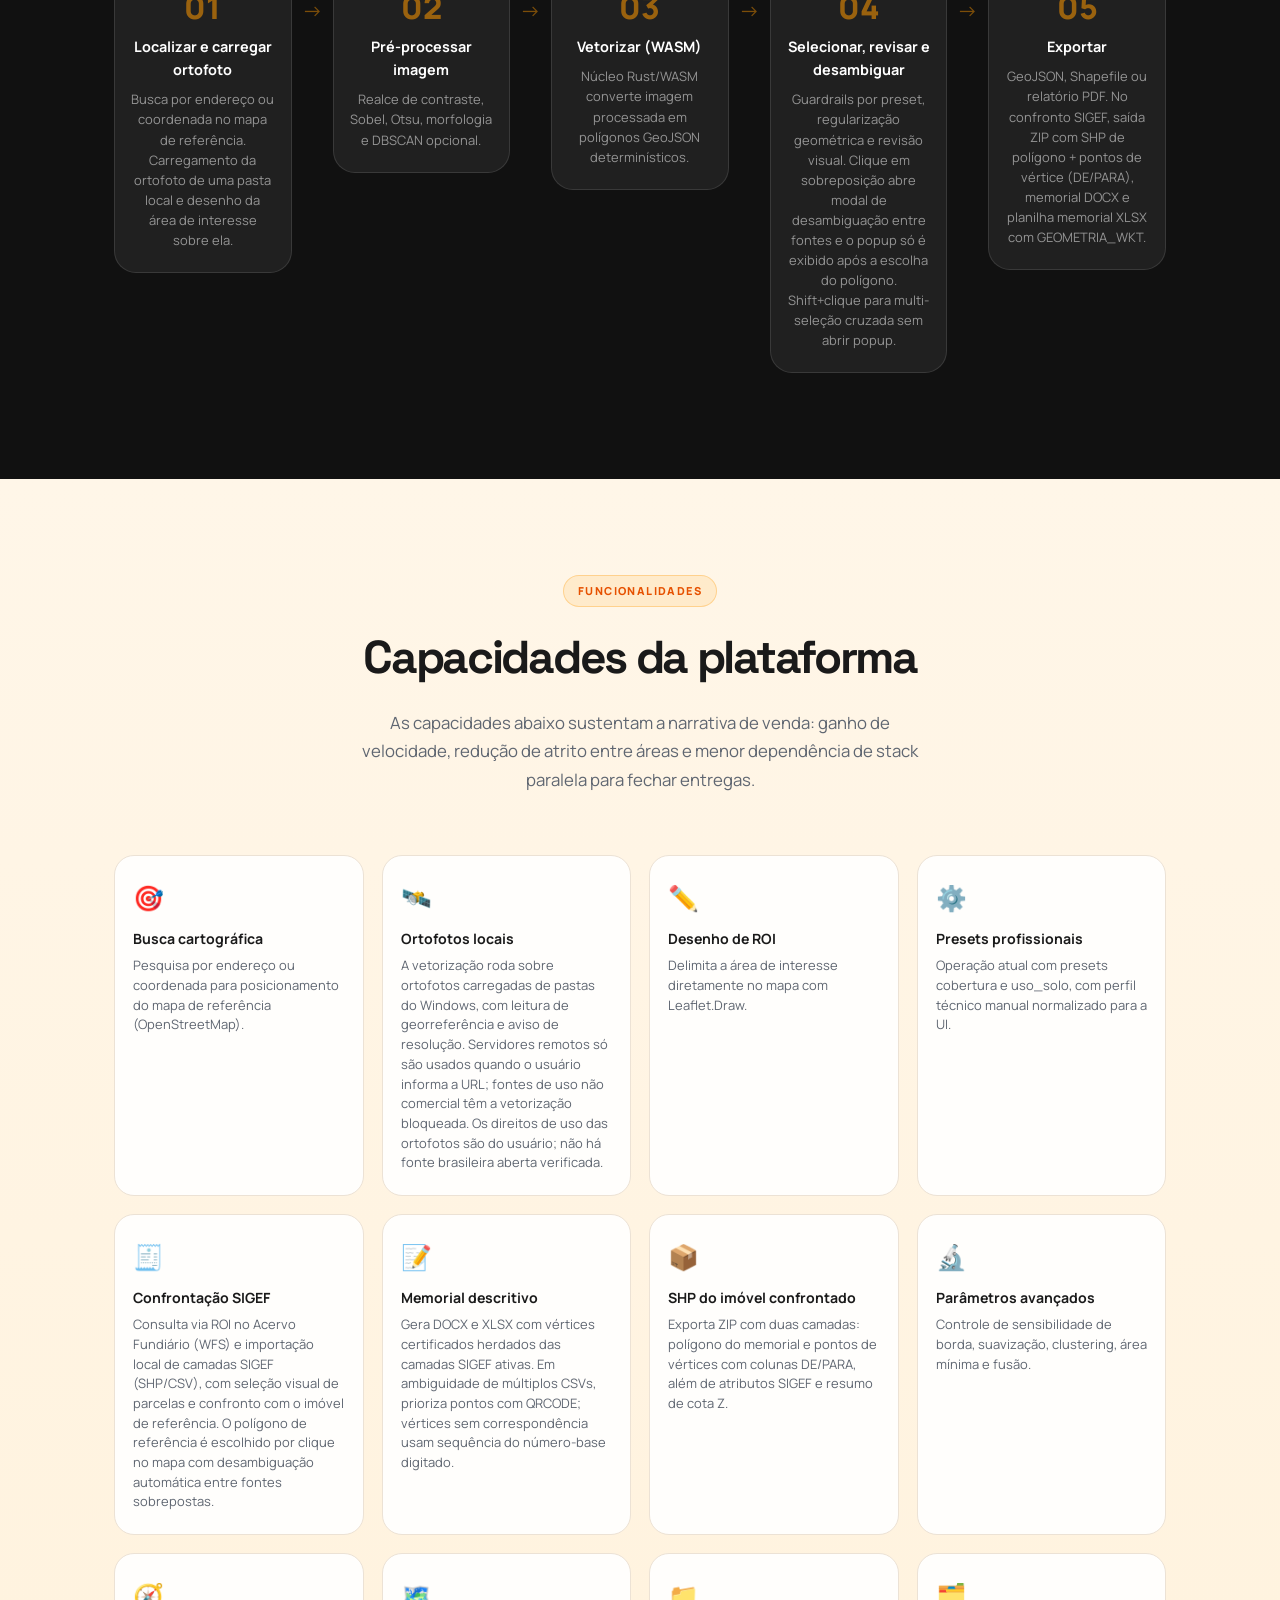
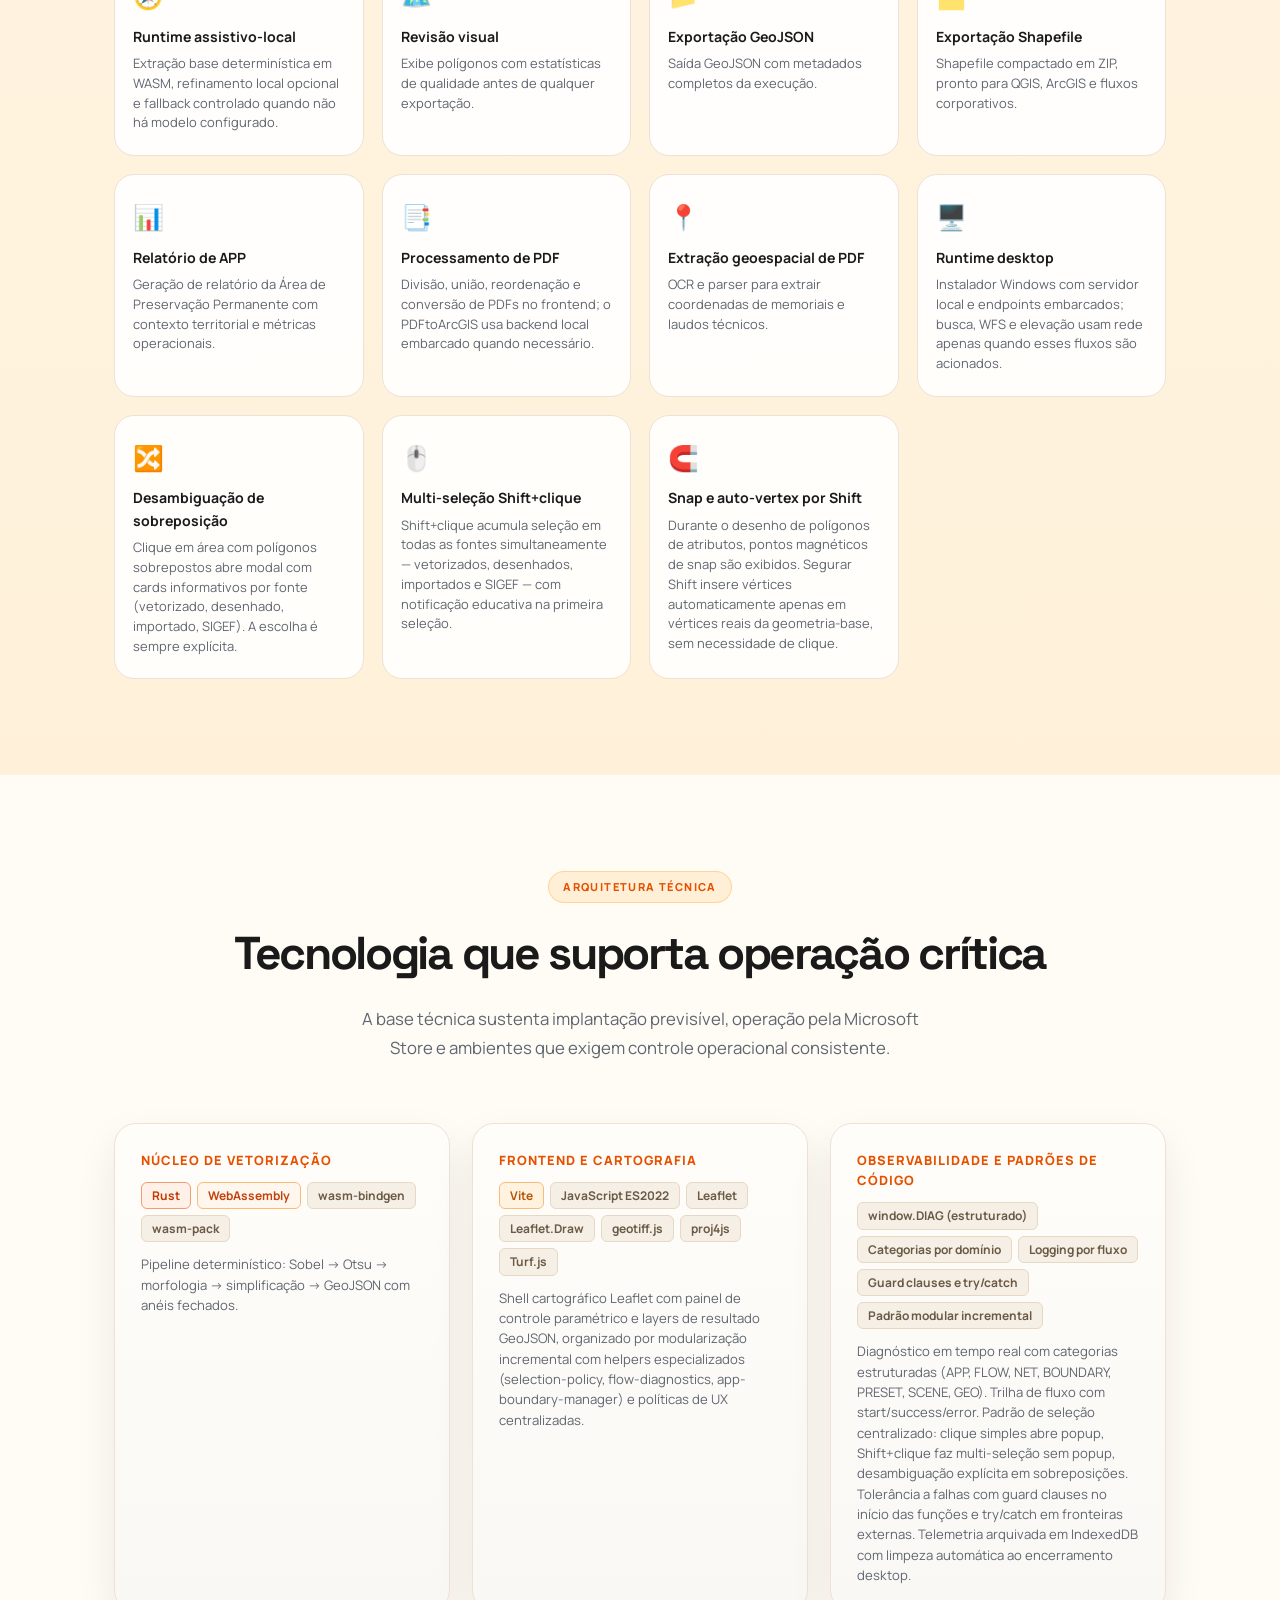
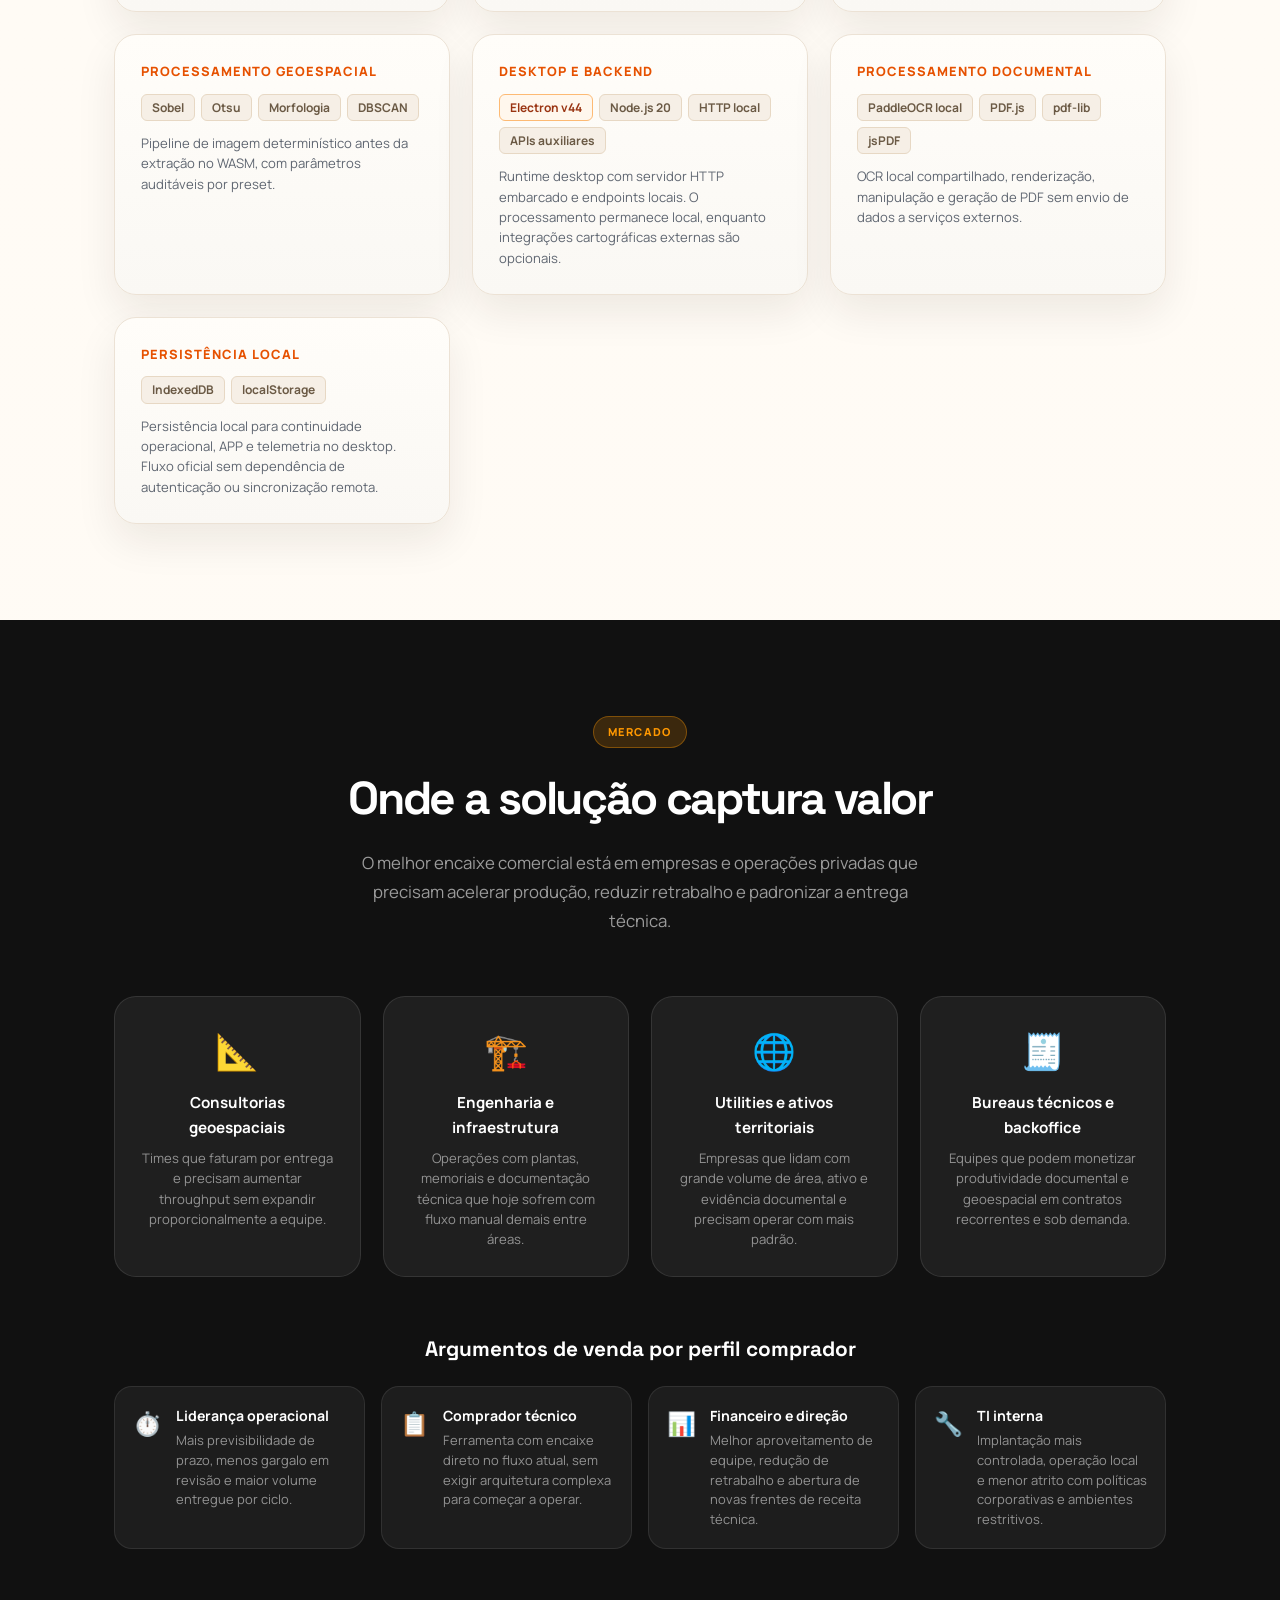
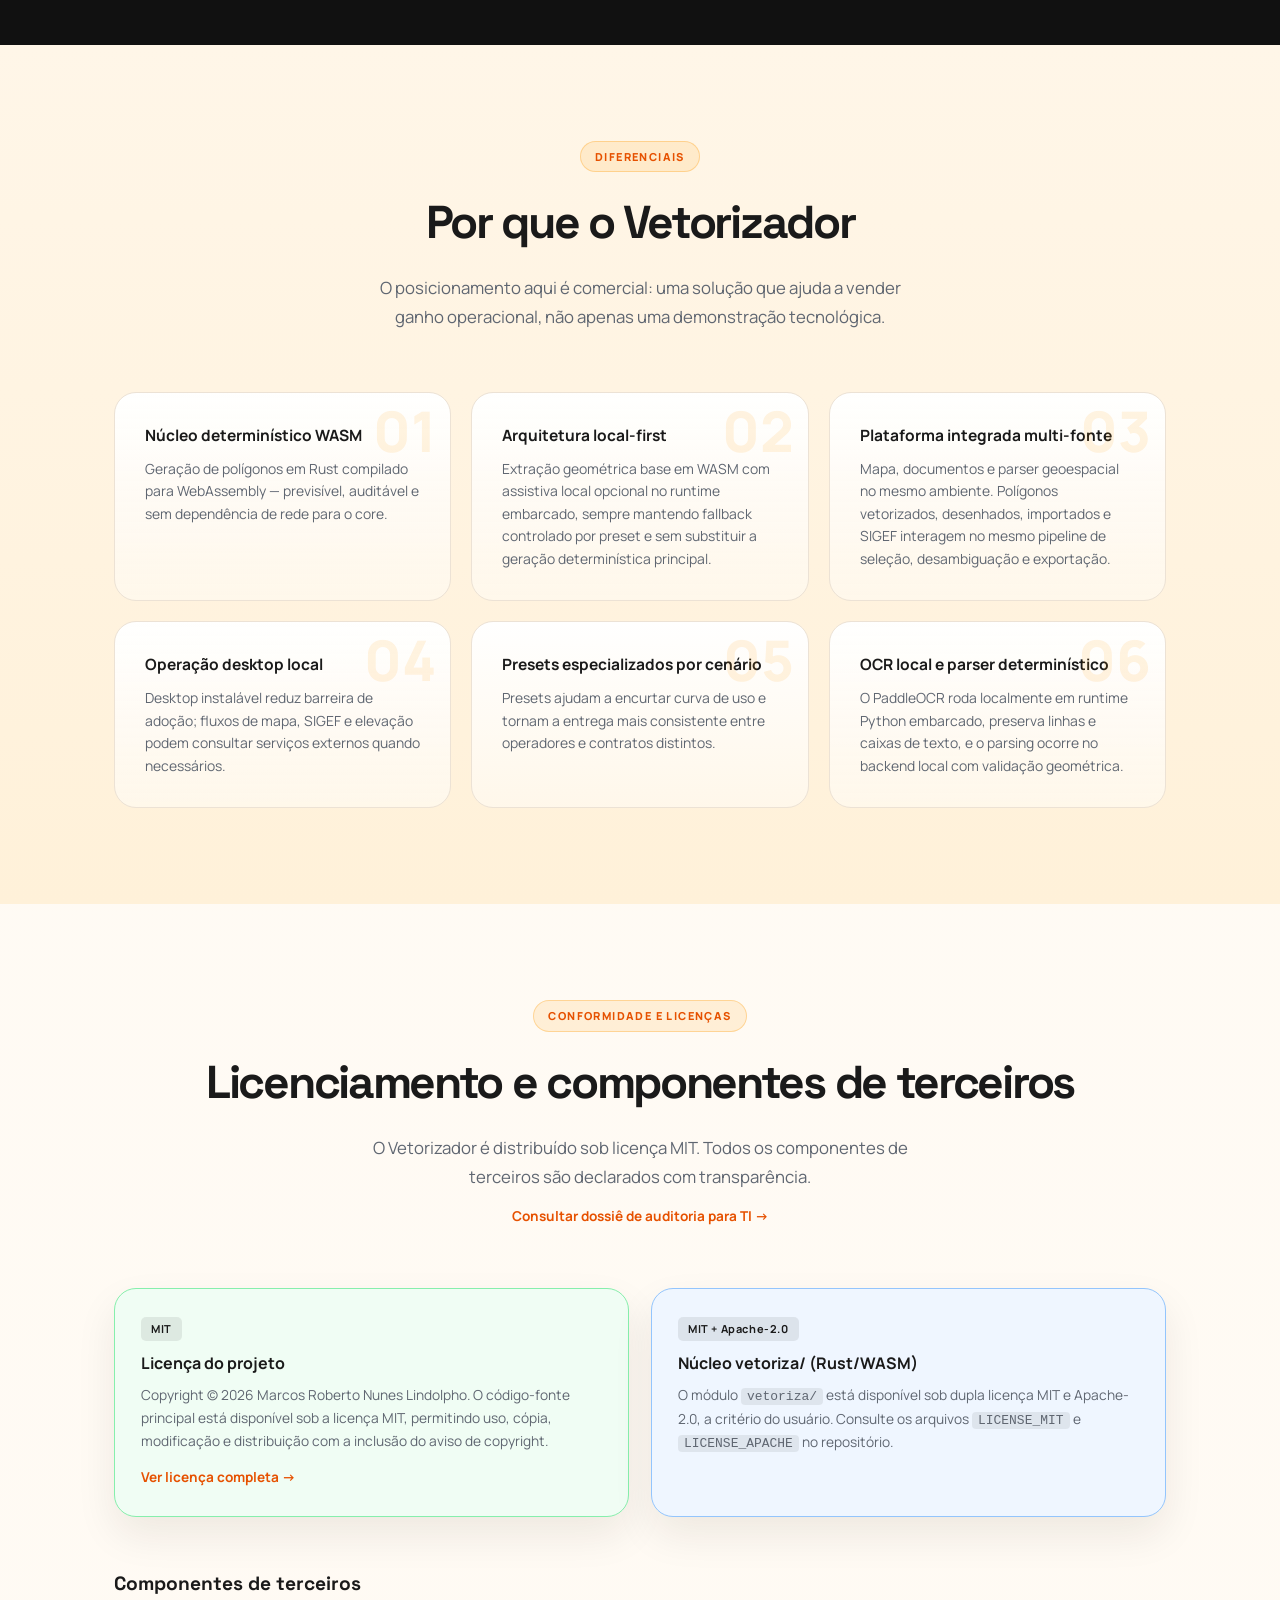
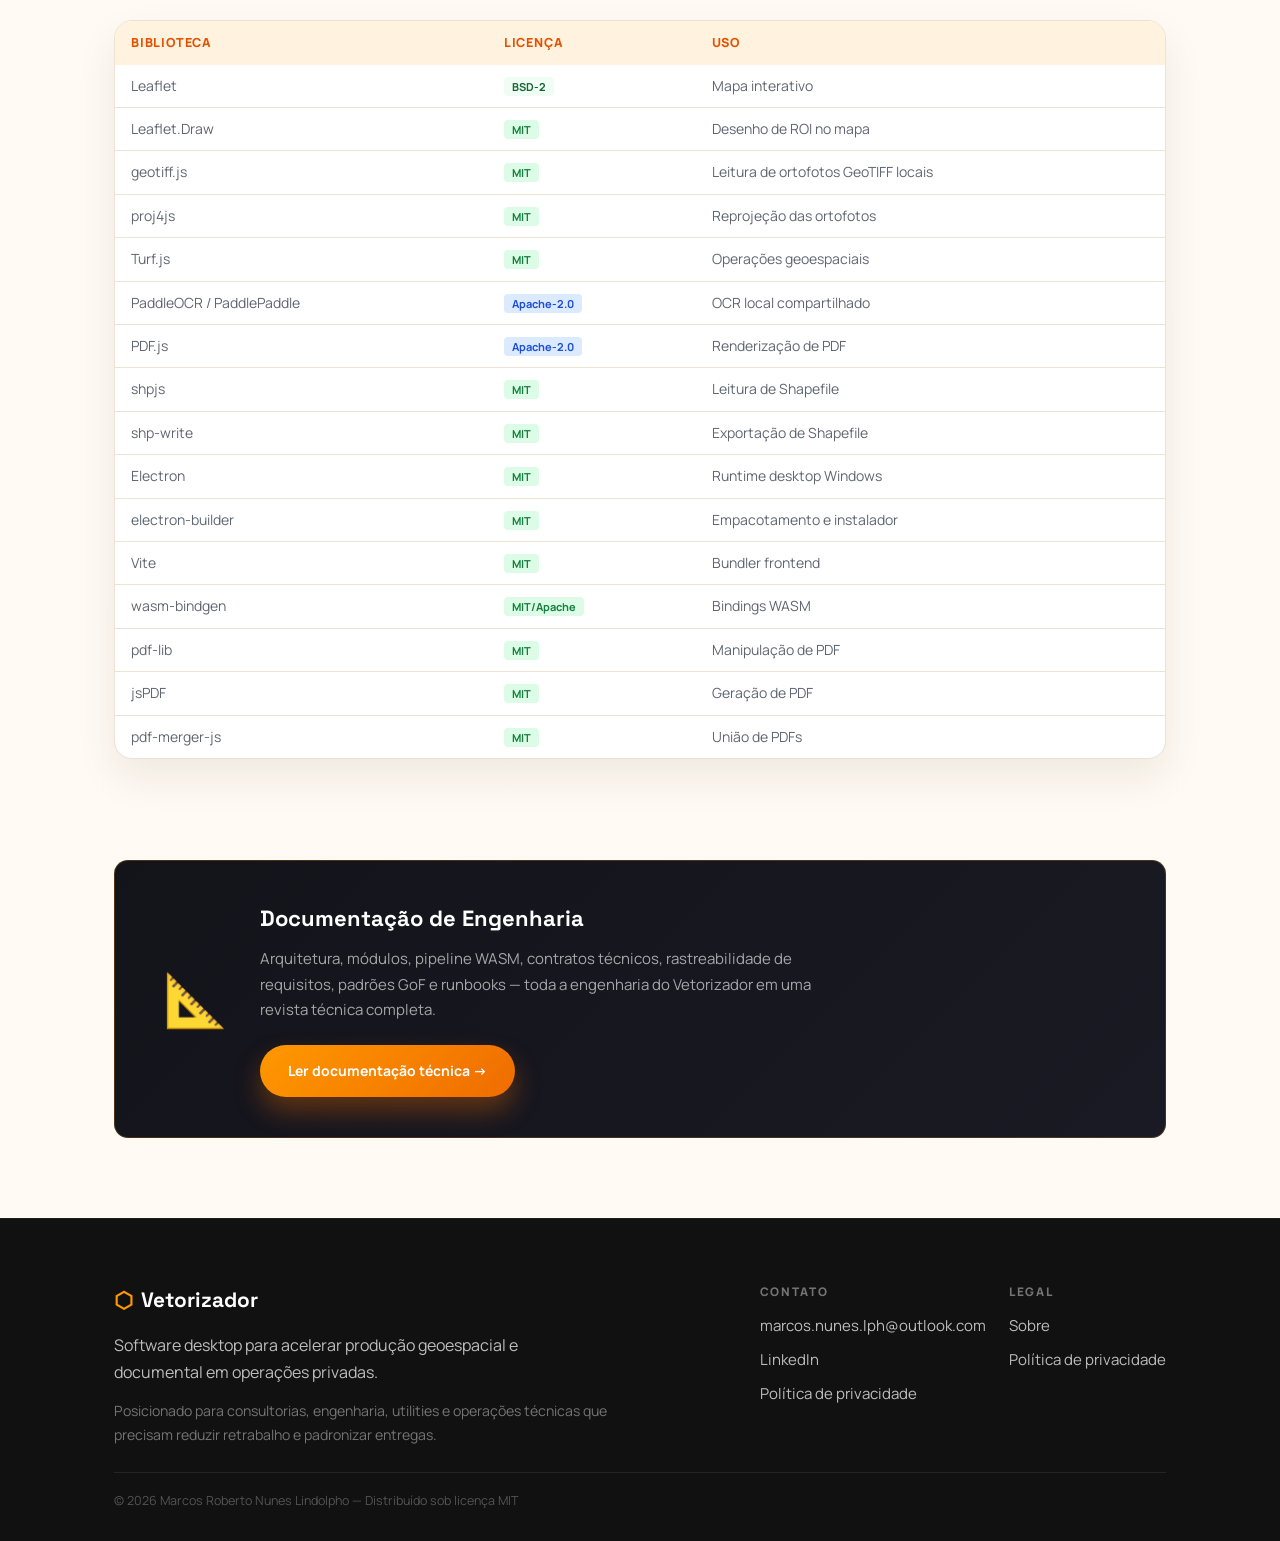
==== commit 5238fef5: "Update" ====
--- a/index.html
+++ b/index.html
@@ -183,10 +183,15 @@
         <p>Vídeo de demonstração do fluxo desktop com busca no mapa, vetorização, ajuste de polígonos e exportação para entrega técnica.</p>
       </div>
       <div class="demo-video-shell">
-        <video class="demo-video" controls preload="metadata" playsinline poster="assets/videos/demo-vetorizador-poster.png">
-          <source src="assets/videos/demo-vetorizador-web.mp4" type="video/mp4" />
-          Seu navegador não suporta vídeo HTML5.
-        </video>
+        <div class="demo-video-shell" style="position: relative; padding-bottom: 56.25%; height: 0; overflow: hidden; max-width: 100%;">
+          <iframe 
+            src="https://www.youtube.com/embed/zZ2ujqM-8Uk" 
+            title="Demonstração do Vetorizador" 
+            style="position: absolute; top: 0; left: 0; width: 100%; height: 100%; border: 0;" 
+            allow="accelerometer; autoplay; clipboard-write; encrypted-media; gyroscope; picture-in-picture; web-share" 
+            allowfullscreen>
+          </iframe>
+        </div>
       </div>
     </div>
   </section>
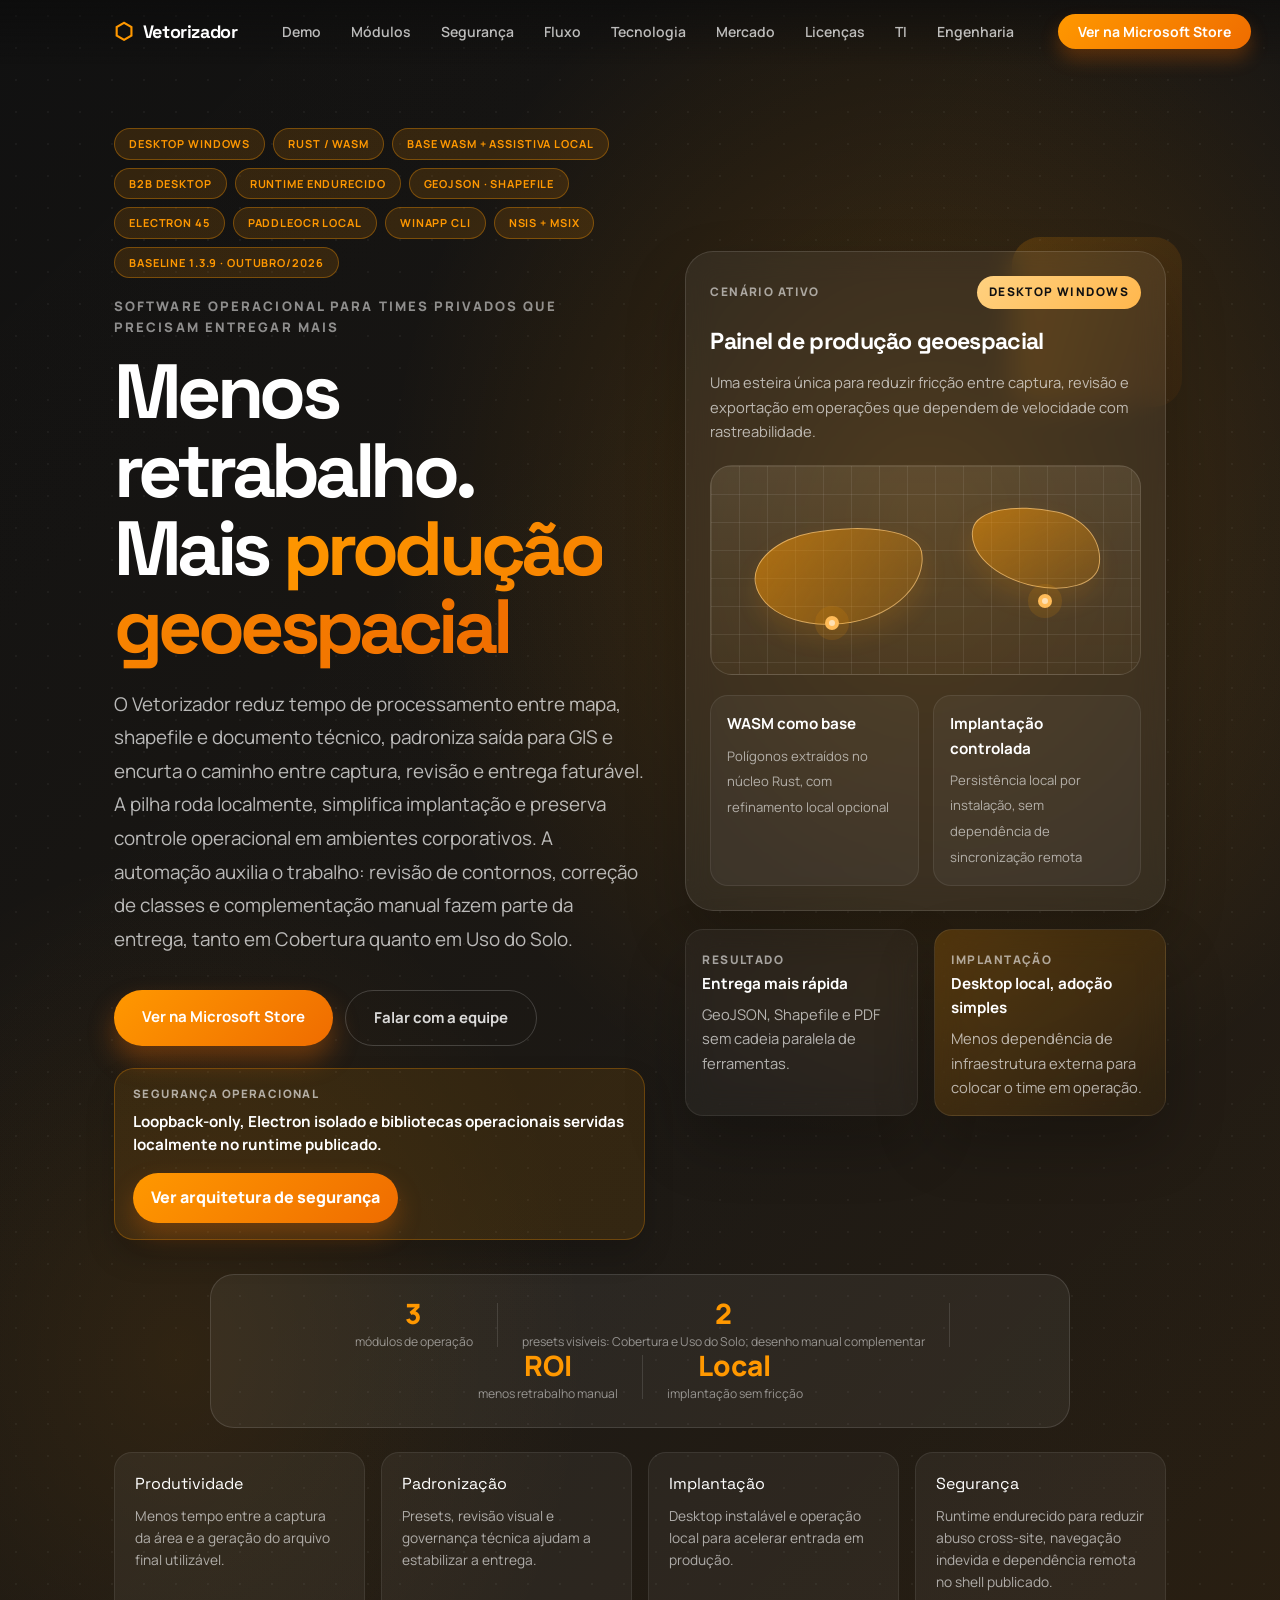
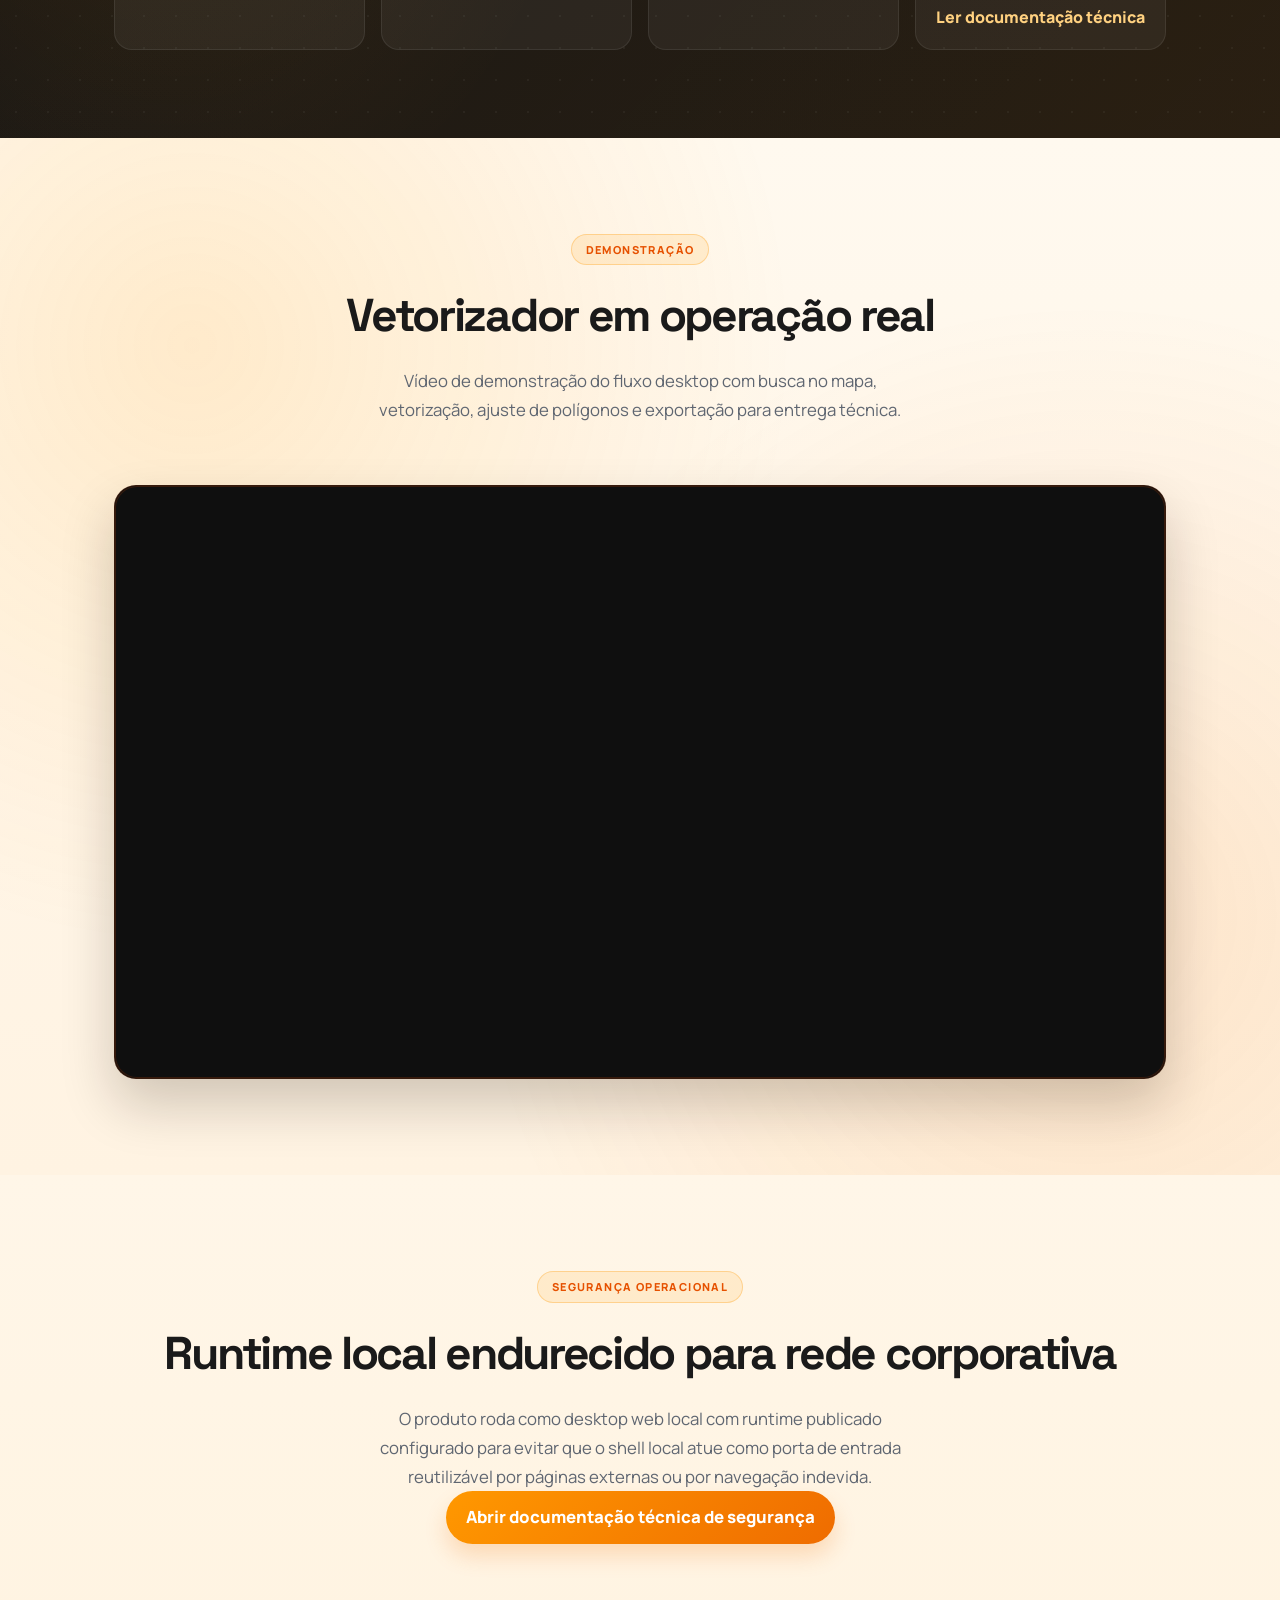
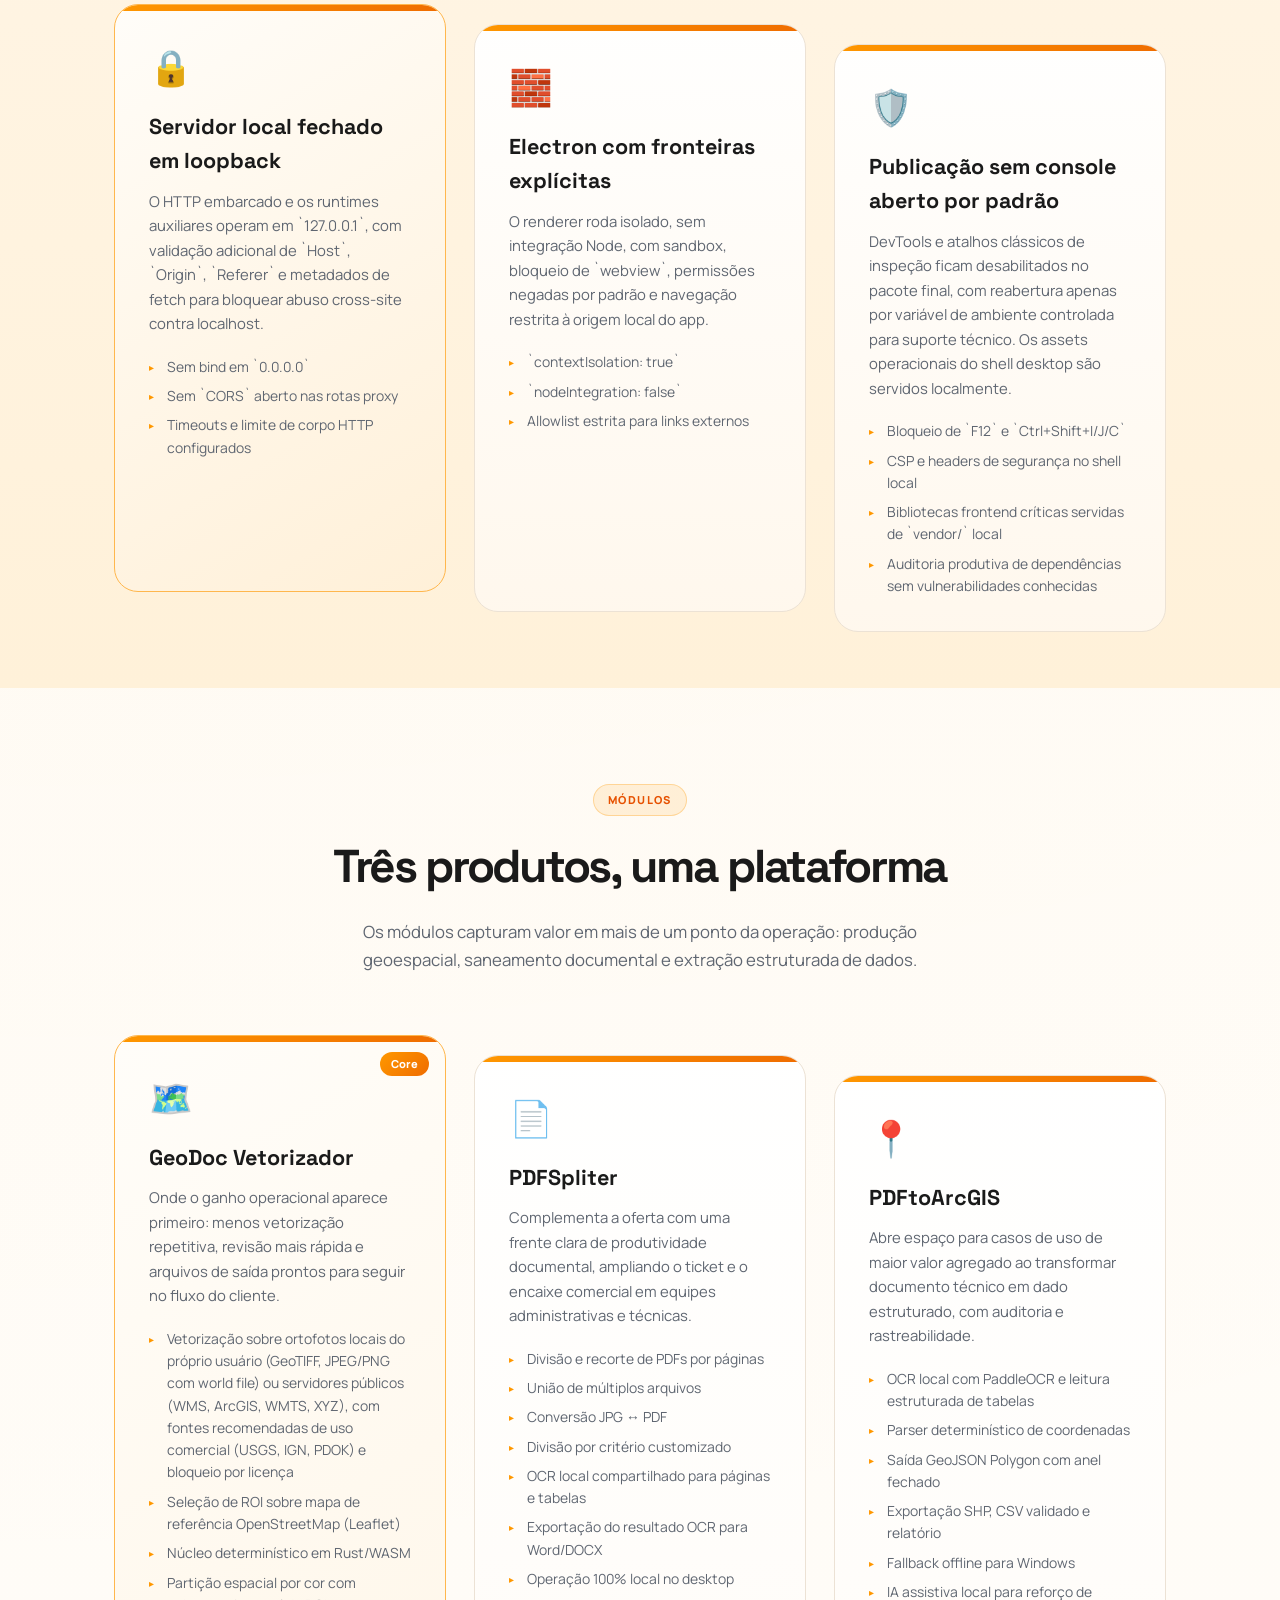
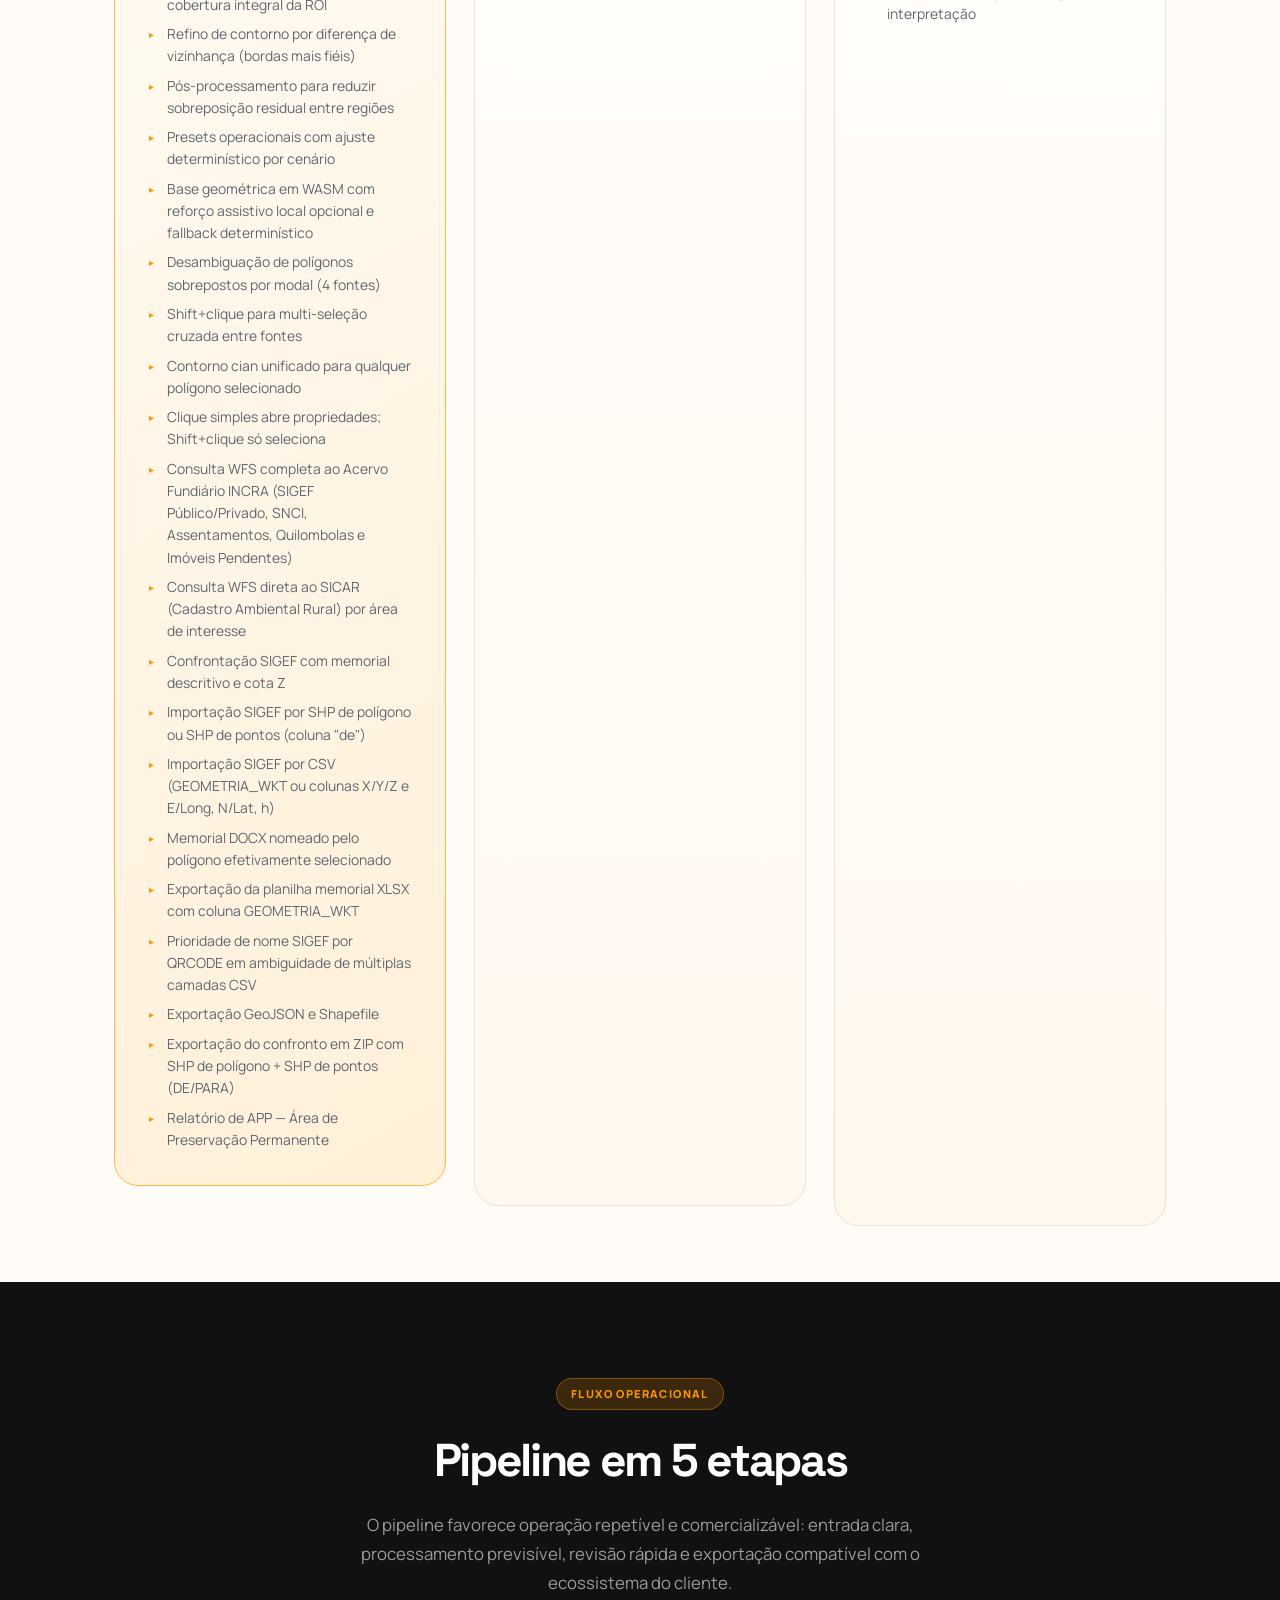
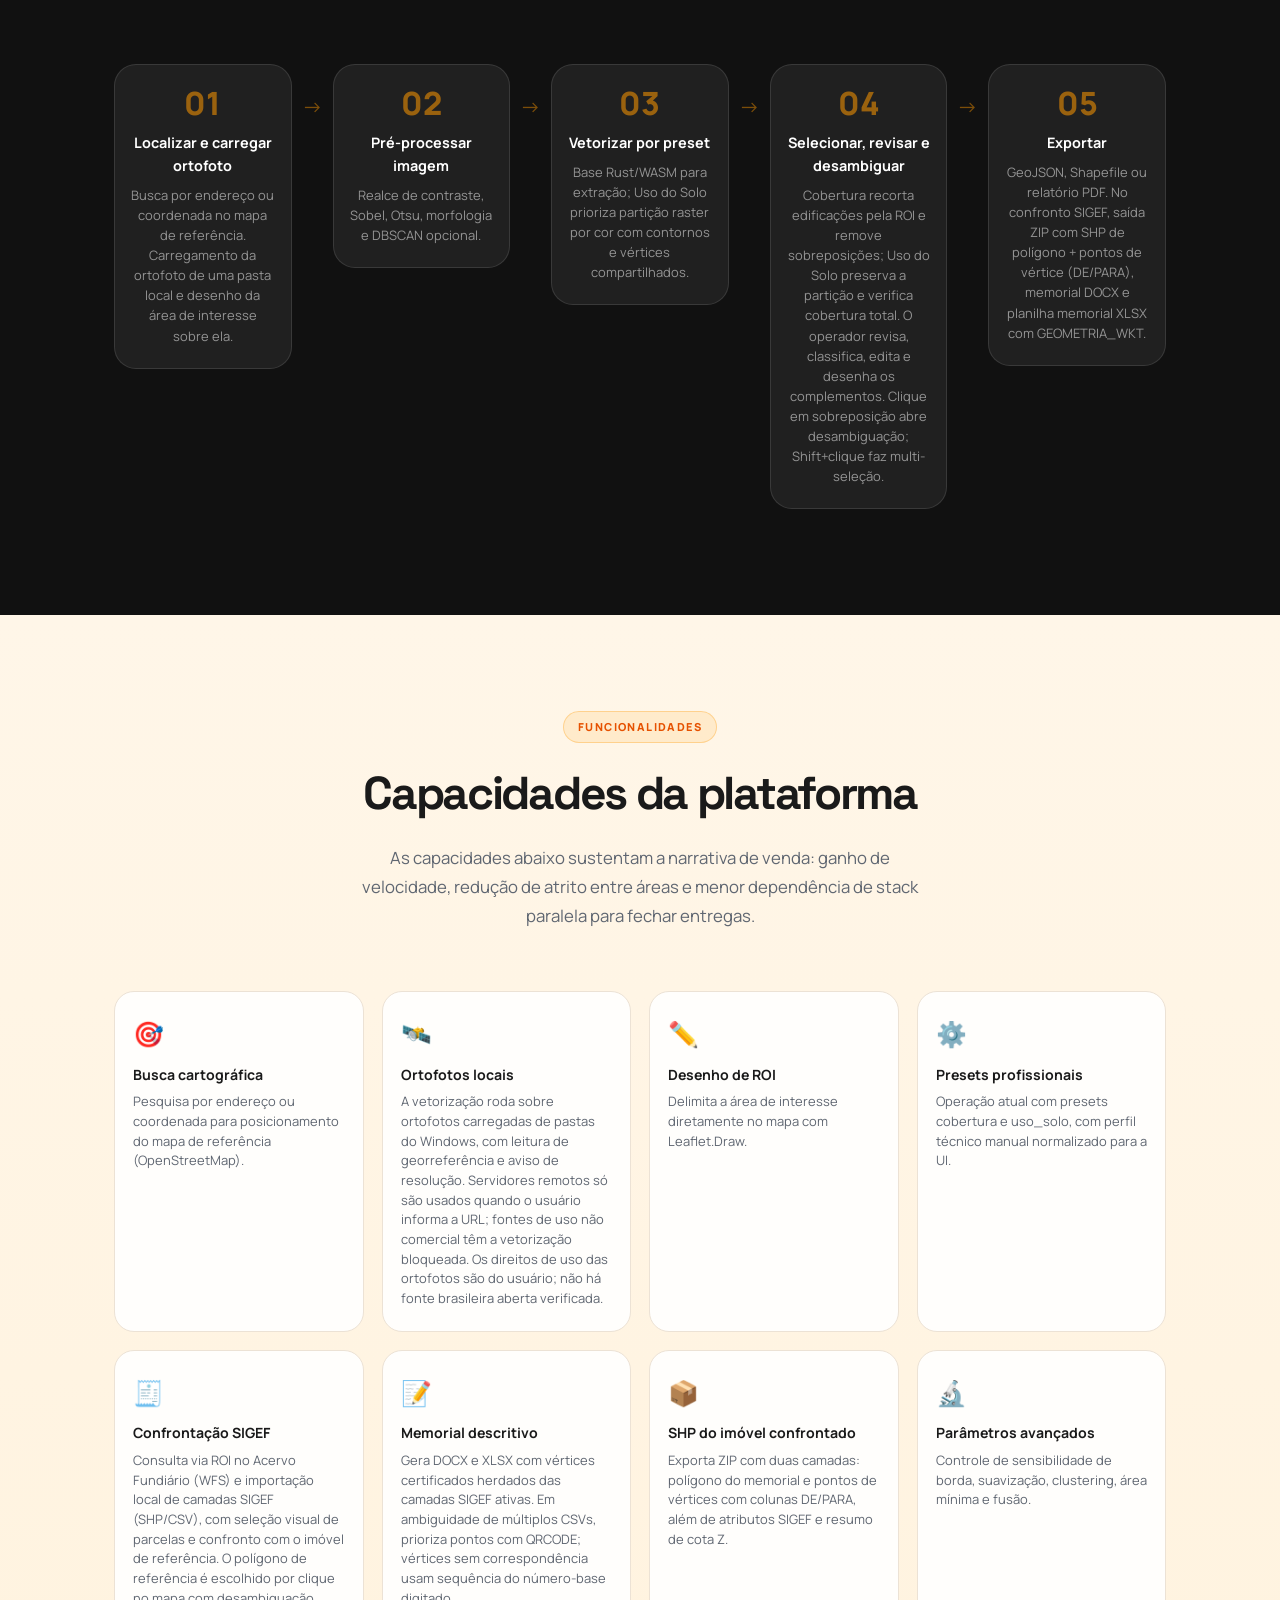
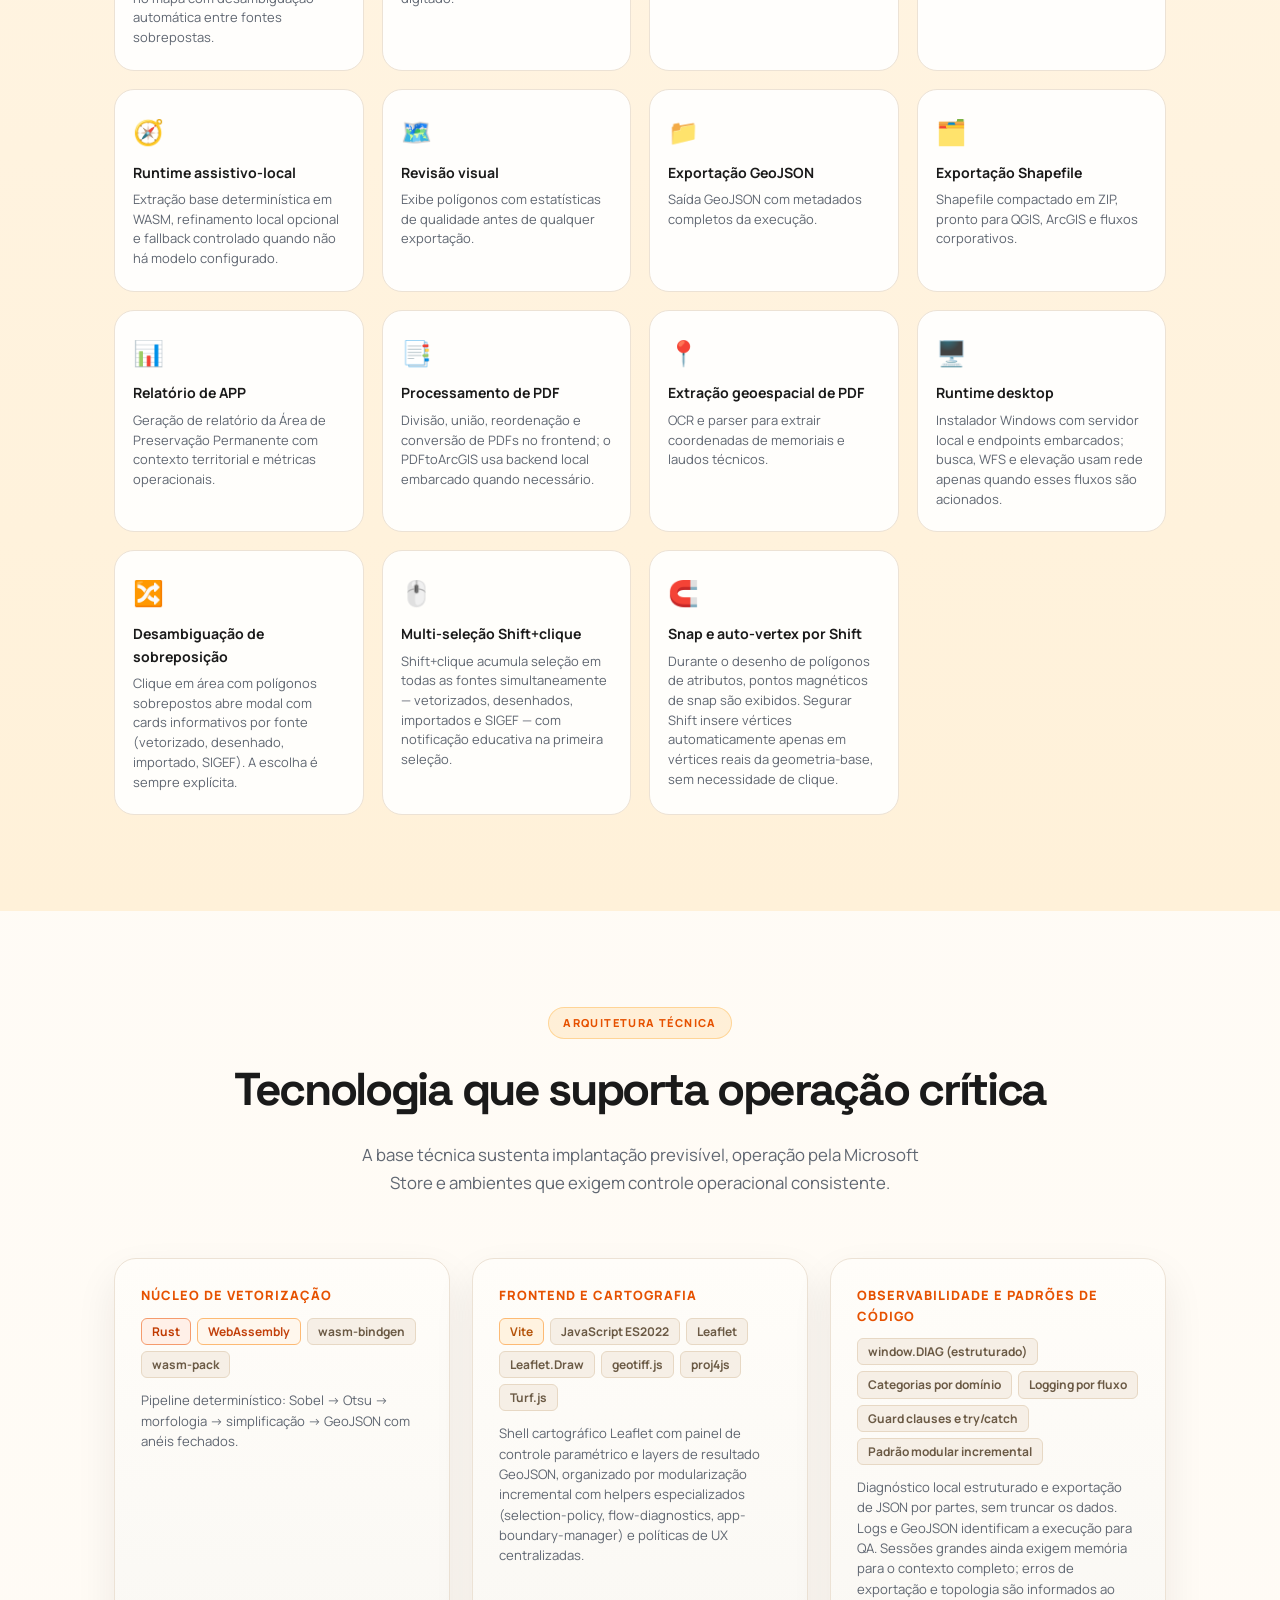
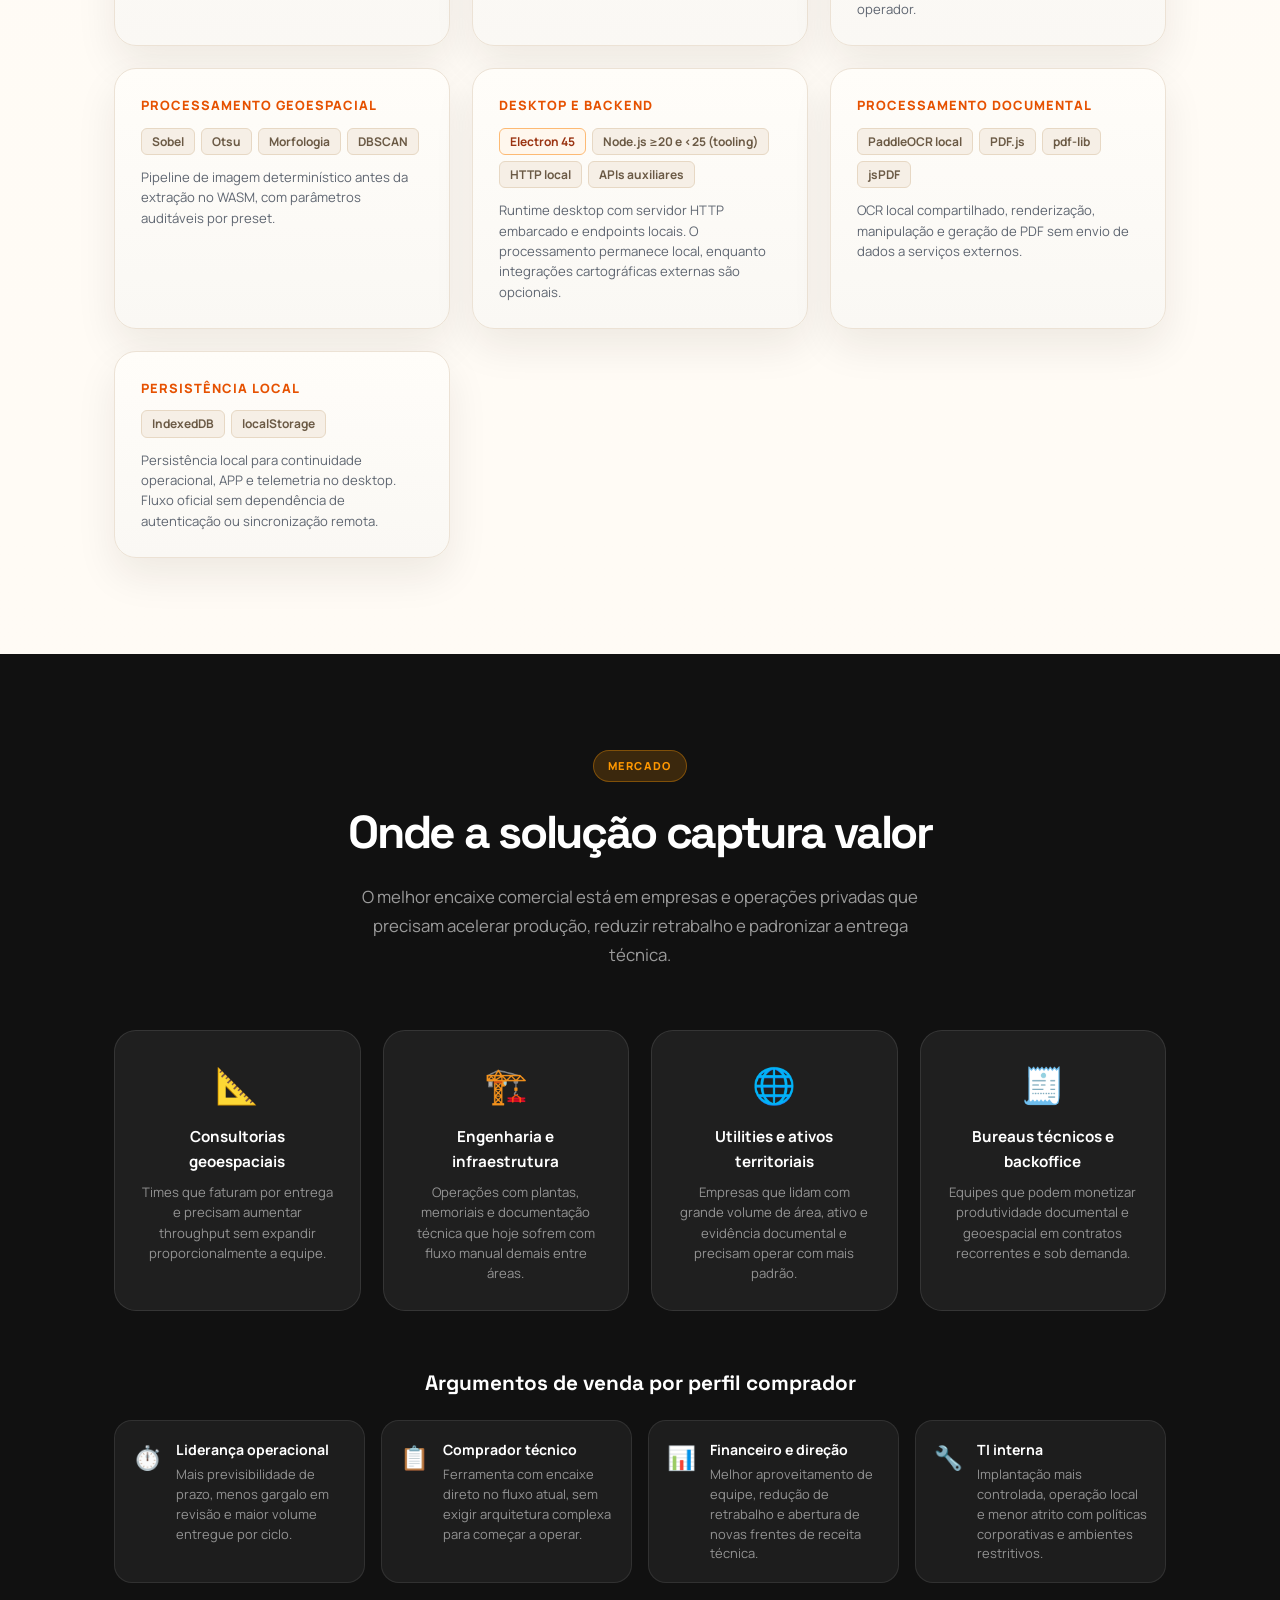
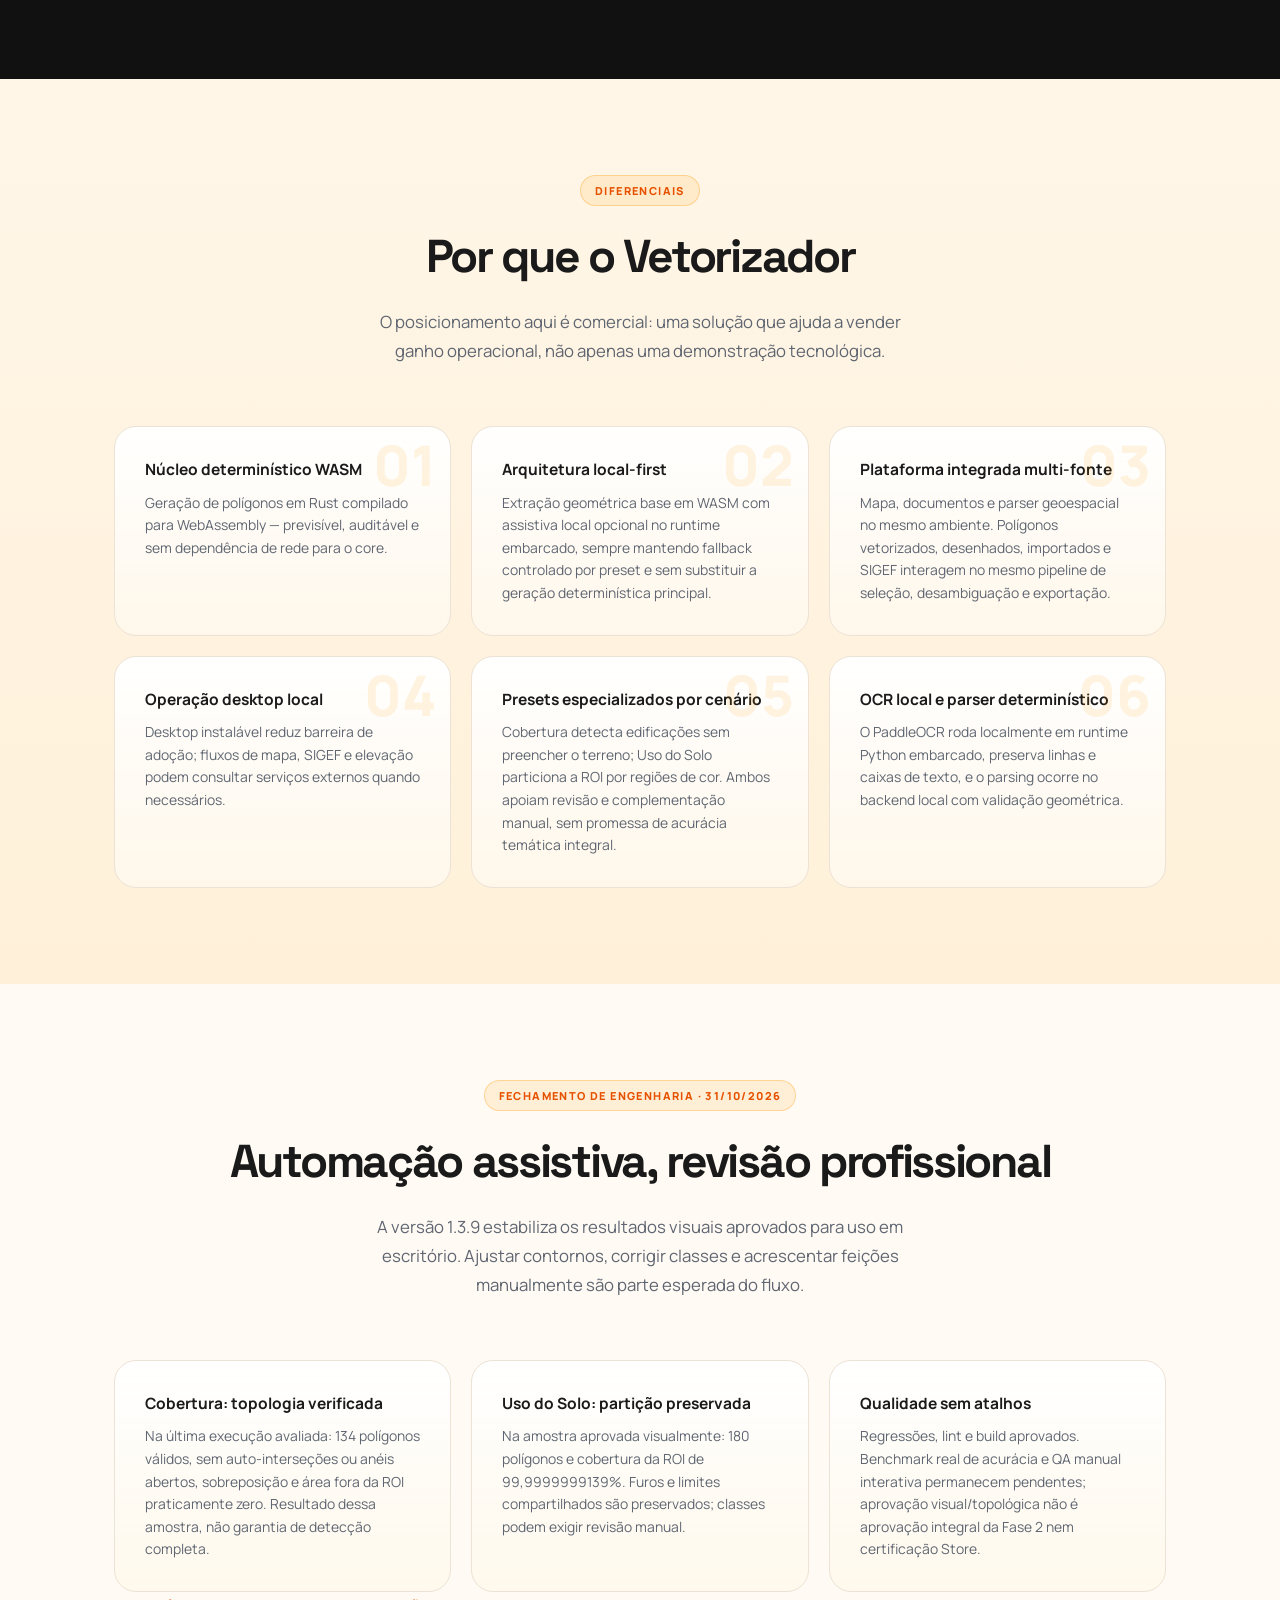
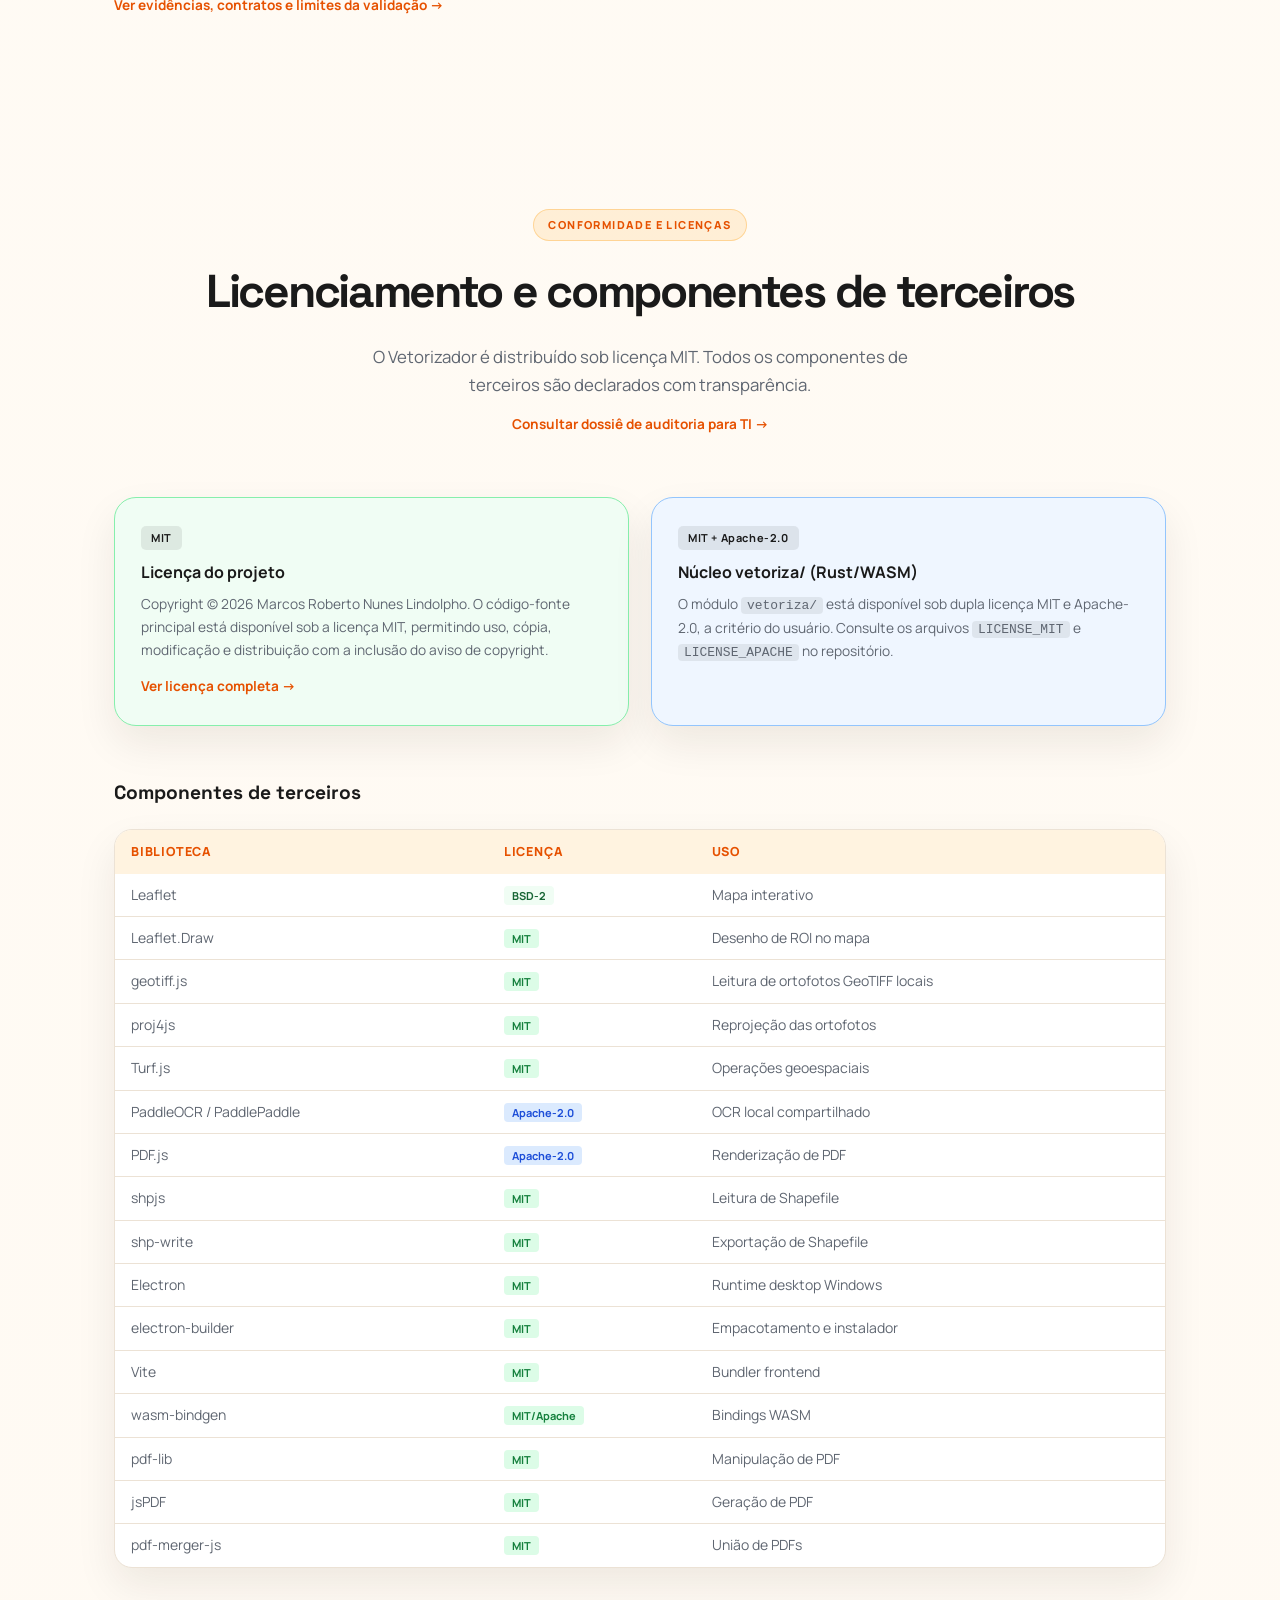
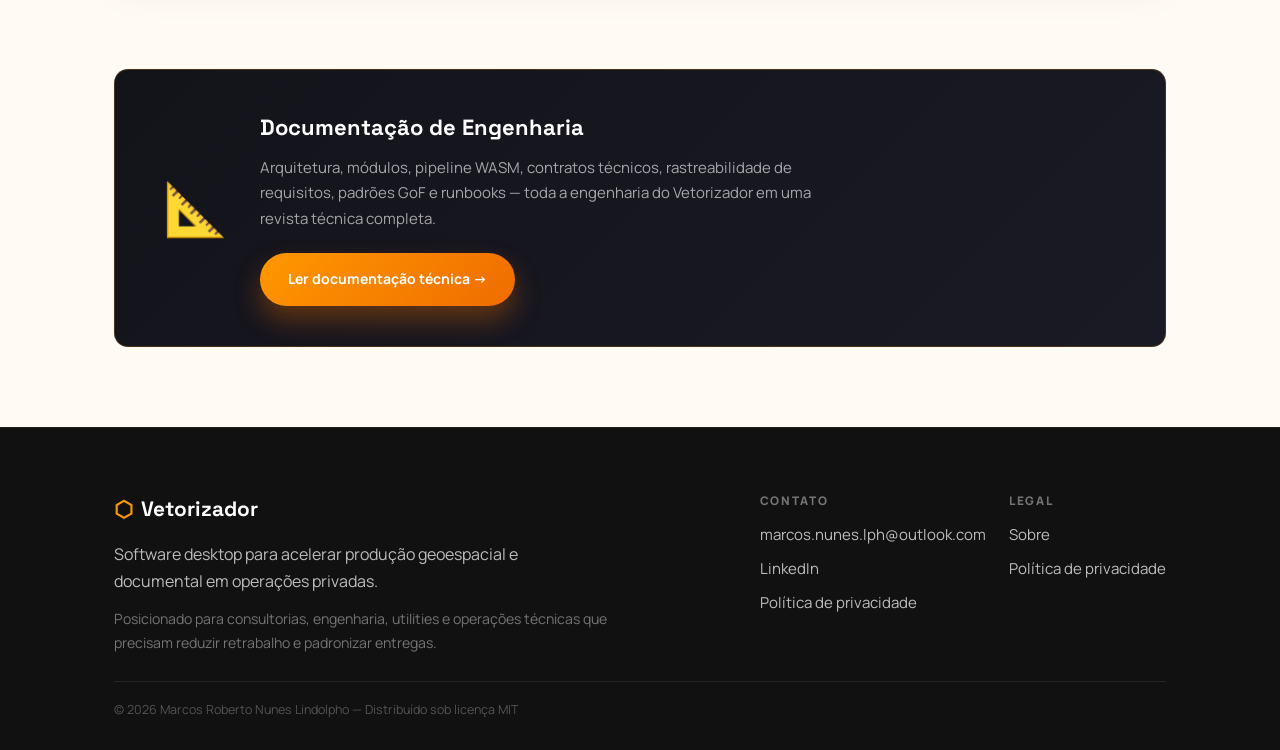
==== commit 8a5f8ad8: "Update" ====
--- a/index.html
+++ b/index.html
@@ -64,11 +64,11 @@
             <span class="badge">B2B Desktop</span>
             <span class="badge">Runtime endurecido</span>
             <span class="badge">GeoJSON · Shapefile</span>
-            <span class="badge">Electron v44</span>
+            <span class="badge">Electron 45</span>
             <span class="badge">PaddleOCR local</span>
             <span class="badge">WinApp CLI</span>
             <span class="badge">NSIS + MSIX</span>
-            <span class="badge">Atualizado em setembro/2026</span>
+            <span class="badge">Baseline 1.3.9 · outubro/2026</span>
           </div>
           <p class="hero-kicker">Software operacional para times privados que precisam entregar mais</p>
           <h1 class="hero-title">
@@ -78,6 +78,8 @@
           <p class="hero-sub">
             O Vetorizador reduz tempo de processamento entre mapa, shapefile e documento técnico, padroniza saída para GIS e encurta o caminho entre captura, revisão e entrega faturável.
             A pilha roda localmente, simplifica implantação e preserva controle operacional em ambientes corporativos.
+            A automação auxilia o trabalho: revisão de contornos, correção de classes e complementação manual fazem
+            parte da entrega, tanto em Cobertura quanto em Uso do Solo.
           </p>
           <div class="hero-cta">
             <a href="https://apps.microsoft.com/detail/9N5XPHPBCLB4" class="btn-primary" target="_blank" rel="noopener noreferrer">Ver na Microsoft Store</a>
@@ -138,8 +140,8 @@
         </div>
         <div class="meta-divider"></div>
         <div class="meta-item">
-          <span class="meta-num">2+1</span>
-          <span class="meta-label">presets ativos (cobertura, uso_solo + perfil manual)</span>
+          <span class="meta-num">2</span>
+          <span class="meta-label">presets visíveis: Cobertura e Uso do Solo; desenho manual complementar</span>
         </div>
         <div class="meta-divider"></div>
         <div class="meta-item">
@@ -339,8 +341,8 @@
         <div class="pipeline-step">
           <div class="step-num">03</div>
           <div class="step-body">
-            <h4>Vetorizar (WASM)</h4>
-            <p>Núcleo Rust/WASM converte imagem processada em polígonos GeoJSON determinísticos.</p>
+            <h4>Vetorizar por preset</h4>
+            <p>Base Rust/WASM para extração; Uso do Solo prioriza partição raster por cor com contornos e vértices compartilhados.</p>
           </div>
         </div>
         <div class="pipeline-arrow">→</div>
@@ -348,7 +350,7 @@
           <div class="step-num">04</div>
           <div class="step-body">
             <h4>Selecionar, revisar e desambiguar</h4>
-            <p>Guardrails por preset, regularização geométrica e revisão visual. Clique em sobreposição abre modal de desambiguação entre fontes e o popup só é exibido após a escolha do polígono. Shift+clique para multi-seleção cruzada sem abrir popup.</p>
+            <p>Cobertura recorta edificações pela ROI e remove sobreposições; Uso do Solo preserva a partição e verifica cobertura total. O operador revisa, classifica, edita e desenha os complementos. Clique em sobreposição abre desambiguação; Shift+clique faz multi-seleção.</p>
           </div>
         </div>
         <div class="pipeline-arrow">→</div>
@@ -512,7 +514,7 @@
             <span class="pill pill-neutral">Guard clauses e try/catch</span>
             <span class="pill pill-neutral">Padrão modular incremental</span>
           </div>
-          <p>Diagnóstico em tempo real com categorias estruturadas (APP, FLOW, NET, BOUNDARY, PRESET, SCENE, GEO). Trilha de fluxo com start/success/error. Padrão de seleção centralizado: clique simples abre popup, Shift+clique faz multi-seleção sem popup, desambiguação explícita em sobreposições. Tolerância a falhas com guard clauses no início das funções e try/catch em fronteiras externas. Telemetria arquivada em IndexedDB com limpeza automática ao encerramento desktop.</p>
+          <p>Diagnóstico local estruturado e exportação de JSON por partes, sem truncar os dados. Logs e GeoJSON identificam a execução para QA. Sessões grandes ainda exigem memória para o contexto completo; erros de exportação e topologia são informados ao operador.</p>
         </div>
         <div class="tech-layer">
           <h4 class="tech-layer-title">Processamento geoespacial</h4>
@@ -527,8 +529,8 @@
         <div class="tech-layer">
           <h4 class="tech-layer-title">Desktop e Backend</h4>
           <div class="tech-pills">
-            <span class="pill pill-electron">Electron v44</span>
-            <span class="pill pill-neutral">Node.js 20</span>
+            <span class="pill pill-electron">Electron 45</span>
+            <span class="pill pill-neutral">Node.js ≥20 e &lt;25 (tooling)</span>
             <span class="pill pill-neutral">HTTP local</span>
             <span class="pill pill-neutral">APIs auxiliares</span>
           </div>
@@ -654,7 +656,8 @@
         <div class="diff-card">
           <div class="diff-num">05</div>
           <h4>Presets especializados por cenário</h4>
-          <p>Presets ajudam a encurtar curva de uso e tornam a entrega mais consistente entre operadores e contratos distintos.</p>
+          <p>Cobertura detecta edificações sem preencher o terreno; Uso do Solo particiona a ROI por regiões de cor.
+            Ambos apoiam revisão e complementação manual, sem promessa de acurácia temática integral.</p>
         </div>
         <div class="diff-card">
           <div class="diff-num">06</div>
@@ -666,6 +669,35 @@
   </section>
 
   <!-- ===== LICENÇAS ===== -->
+  <section id="validacao" class="section">
+    <div class="container">
+      <div class="section-header">
+        <span class="section-tag">Fechamento de engenharia · 31/10/2026</span>
+        <h2>Automação assistiva, revisão profissional</h2>
+        <p>A versão 1.3.9 estabiliza os resultados visuais aprovados para uso em escritório. Ajustar contornos,
+          corrigir classes e acrescentar feições manualmente são parte esperada do fluxo.</p>
+      </div>
+      <div class="diff-grid">
+        <div class="diff-card">
+          <h4>Cobertura: topologia verificada</h4>
+          <p>Na última execução avaliada: 134 polígonos válidos, sem auto-interseções ou anéis abertos,
+            sobreposição e área fora da ROI praticamente zero. Resultado dessa amostra, não garantia de detecção completa.</p>
+        </div>
+        <div class="diff-card">
+          <h4>Uso do Solo: partição preservada</h4>
+          <p>Na amostra aprovada visualmente: 180 polígonos e cobertura da ROI de 99,9999999139%.
+            Furos e limites compartilhados são preservados; classes podem exigir revisão manual.</p>
+        </div>
+        <div class="diff-card">
+          <h4>Qualidade sem atalhos</h4>
+          <p>Regressões, lint e build aprovados. Benchmark real de acurácia e QA manual interativa permanecem
+            pendentes; aprovação visual/topológica não é aprovação integral da Fase 2 nem certificação Store.</p>
+        </div>
+      </div>
+      <p><a href="engenharia/index.html#fechamento-qa" class="license-link">Ver evidências, contratos e limites da validação →</a></p>
+    </div>
+  </section>
+
   <section id="licencas" class="section">
     <div class="container">
       <div class="section-header">
--- a/style.css
+++ b/style.css
@@ -189,6 +189,7 @@
 }
 
 .hero-copy {
+  min-width: 0;
   text-align: left;
 }
 
@@ -271,6 +272,7 @@
 
 .hero-security-card {
   display: flex;
+  flex-wrap: wrap;
   align-items: center;
   justify-content: space-between;
   gap: 16px;
@@ -284,8 +286,11 @@
 
 .hero-security-copy {
   display: flex;
+  flex: 1 1 240px;
+  min-width: 0;
   flex-direction: column;
   gap: 6px;
+  text-align: left;
 }
 
 .hero-security-label {
@@ -1279,7 +1284,9 @@
   }
 
   .hero-security-link {
-    width: 100%;
+    width: auto;
+    max-width: 100%;
+    align-self: center;
   }
 
   .engenharia-cta-section {
@@ -1434,6 +1441,31 @@
 
   .hero-copy {
     text-align: center;
+  }
+
+  .hero-sub {
+    max-width: none;
+    text-align: left;
+  }
+
+  .hero-security-card {
+    max-width: none;
+    flex-direction: column;
+    align-items: stretch;
+  }
+
+  .hero-security-copy {
+    flex-basis: auto;
+  }
+
+  .hero-security-link {
+    width: auto;
+    max-width: 100%;
+    align-self: center;
+  }
+
+  .hero-panel::before {
+    right: 0;
   }
 
   .badge-row,
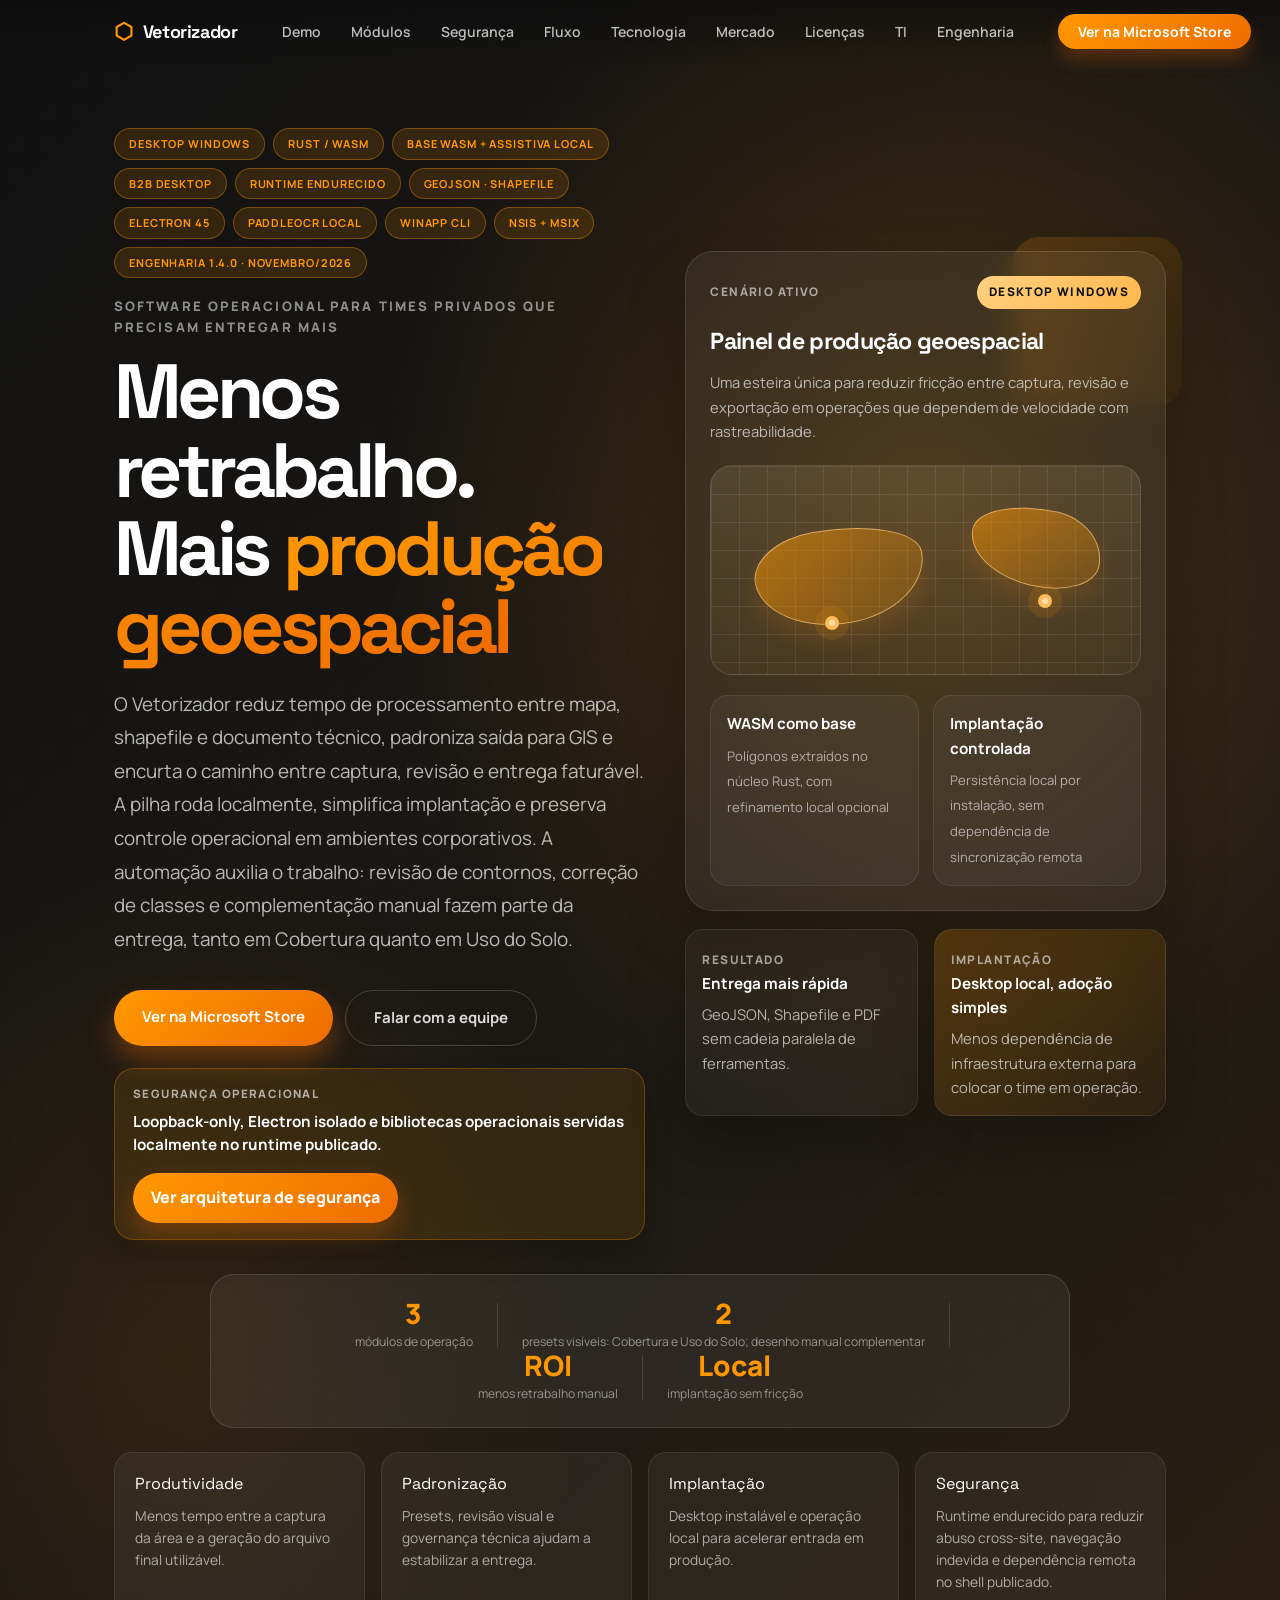
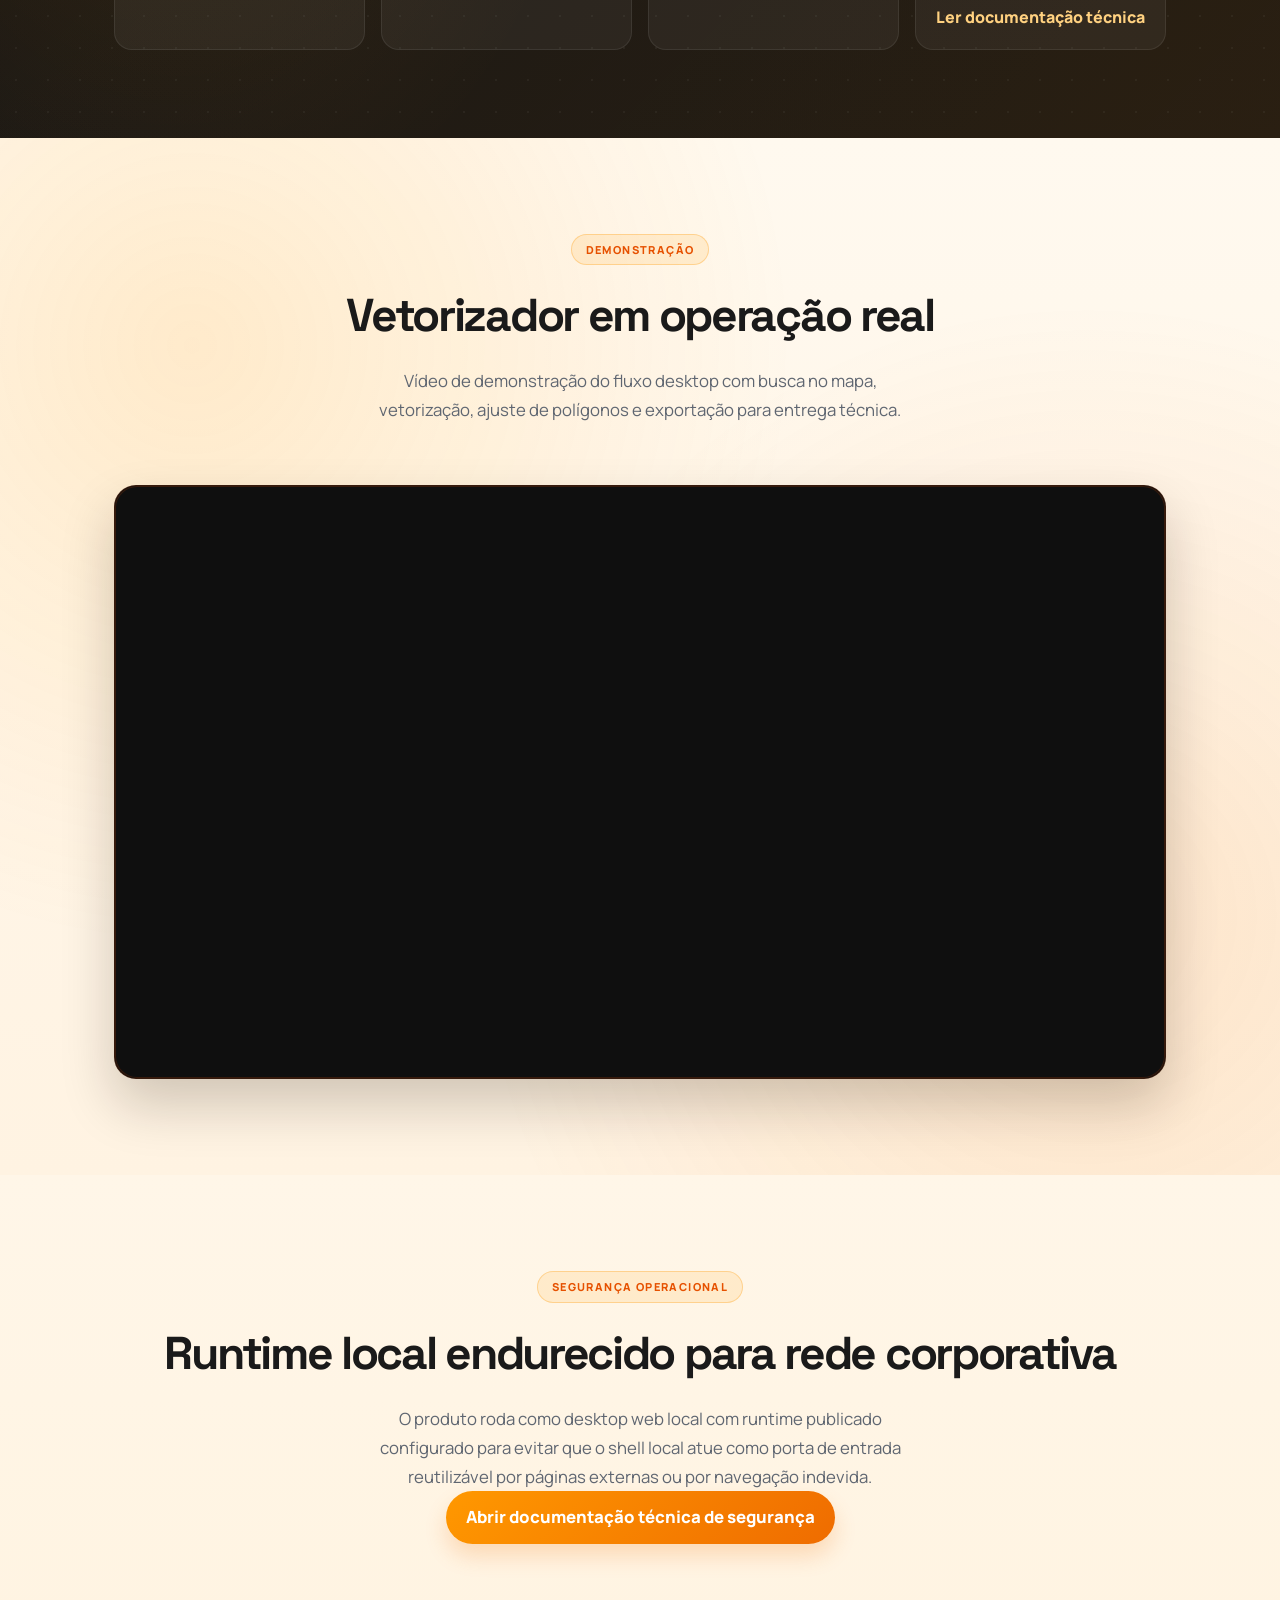
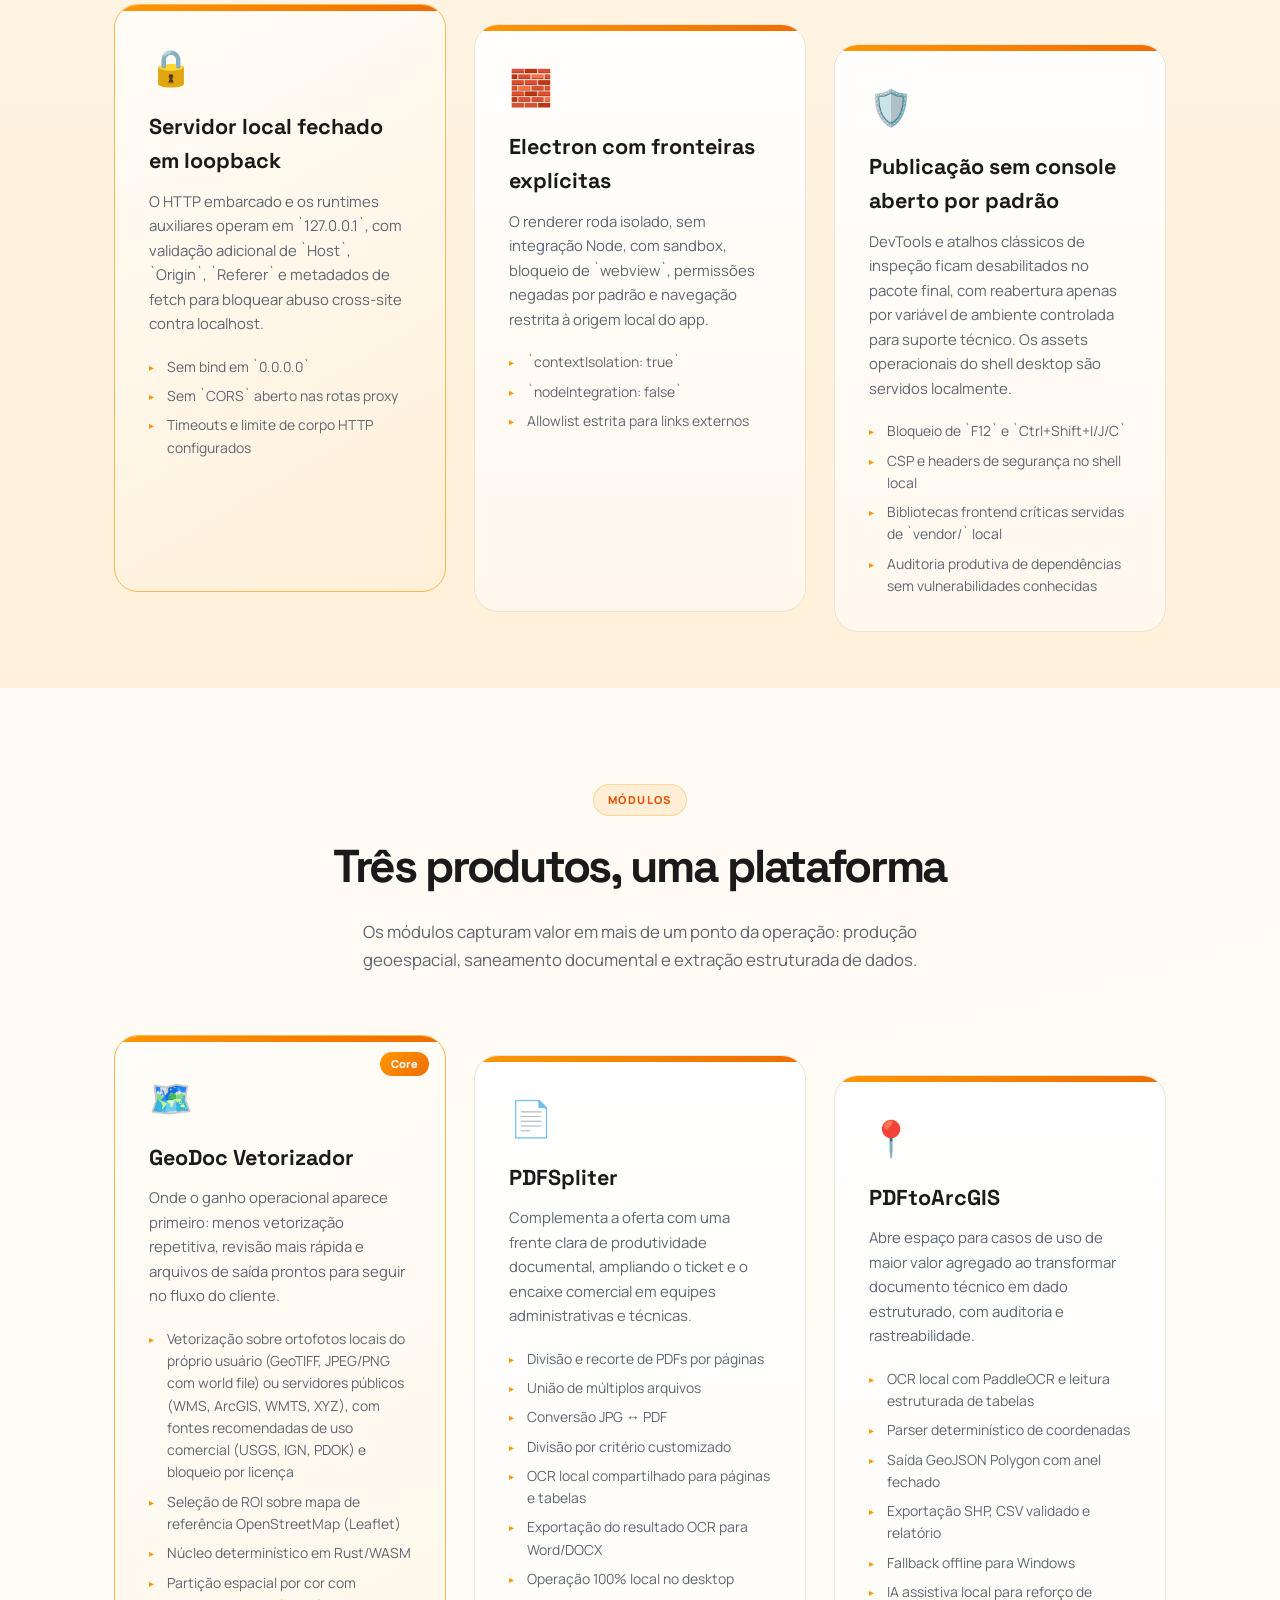
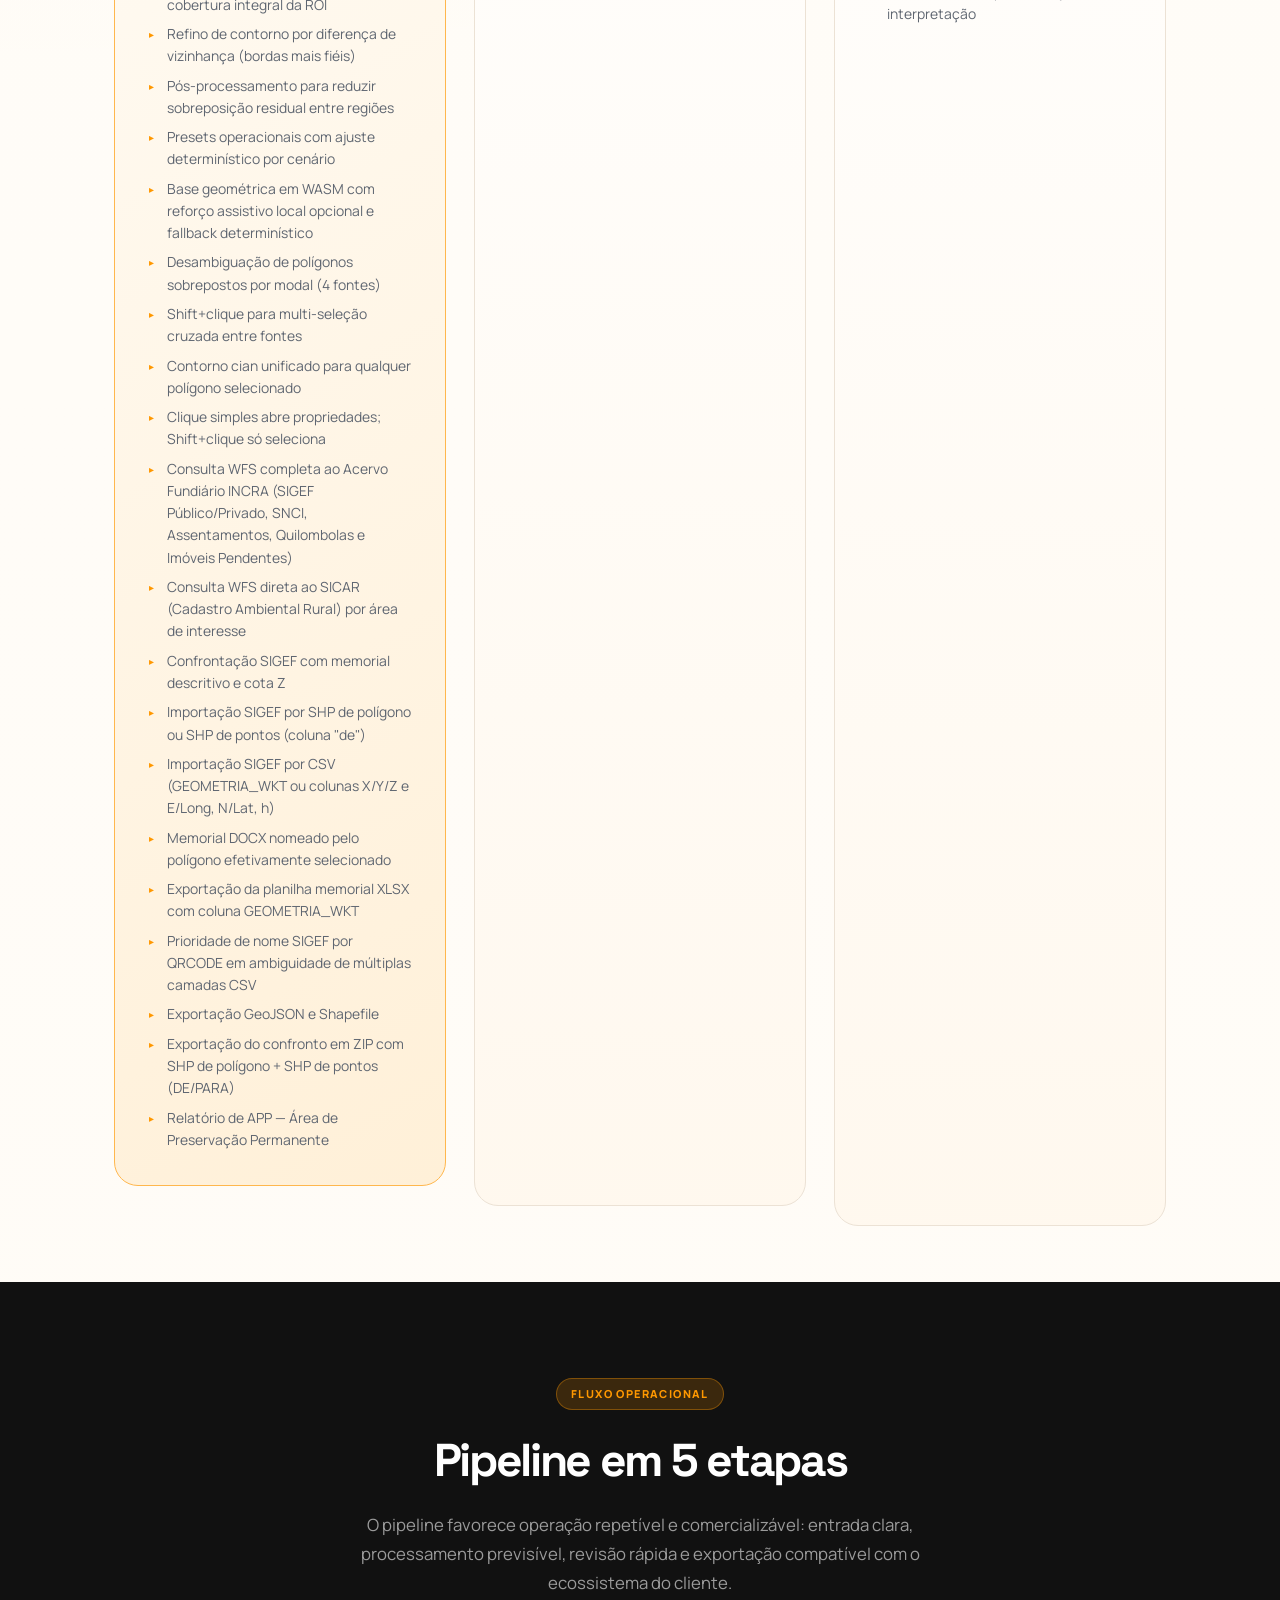
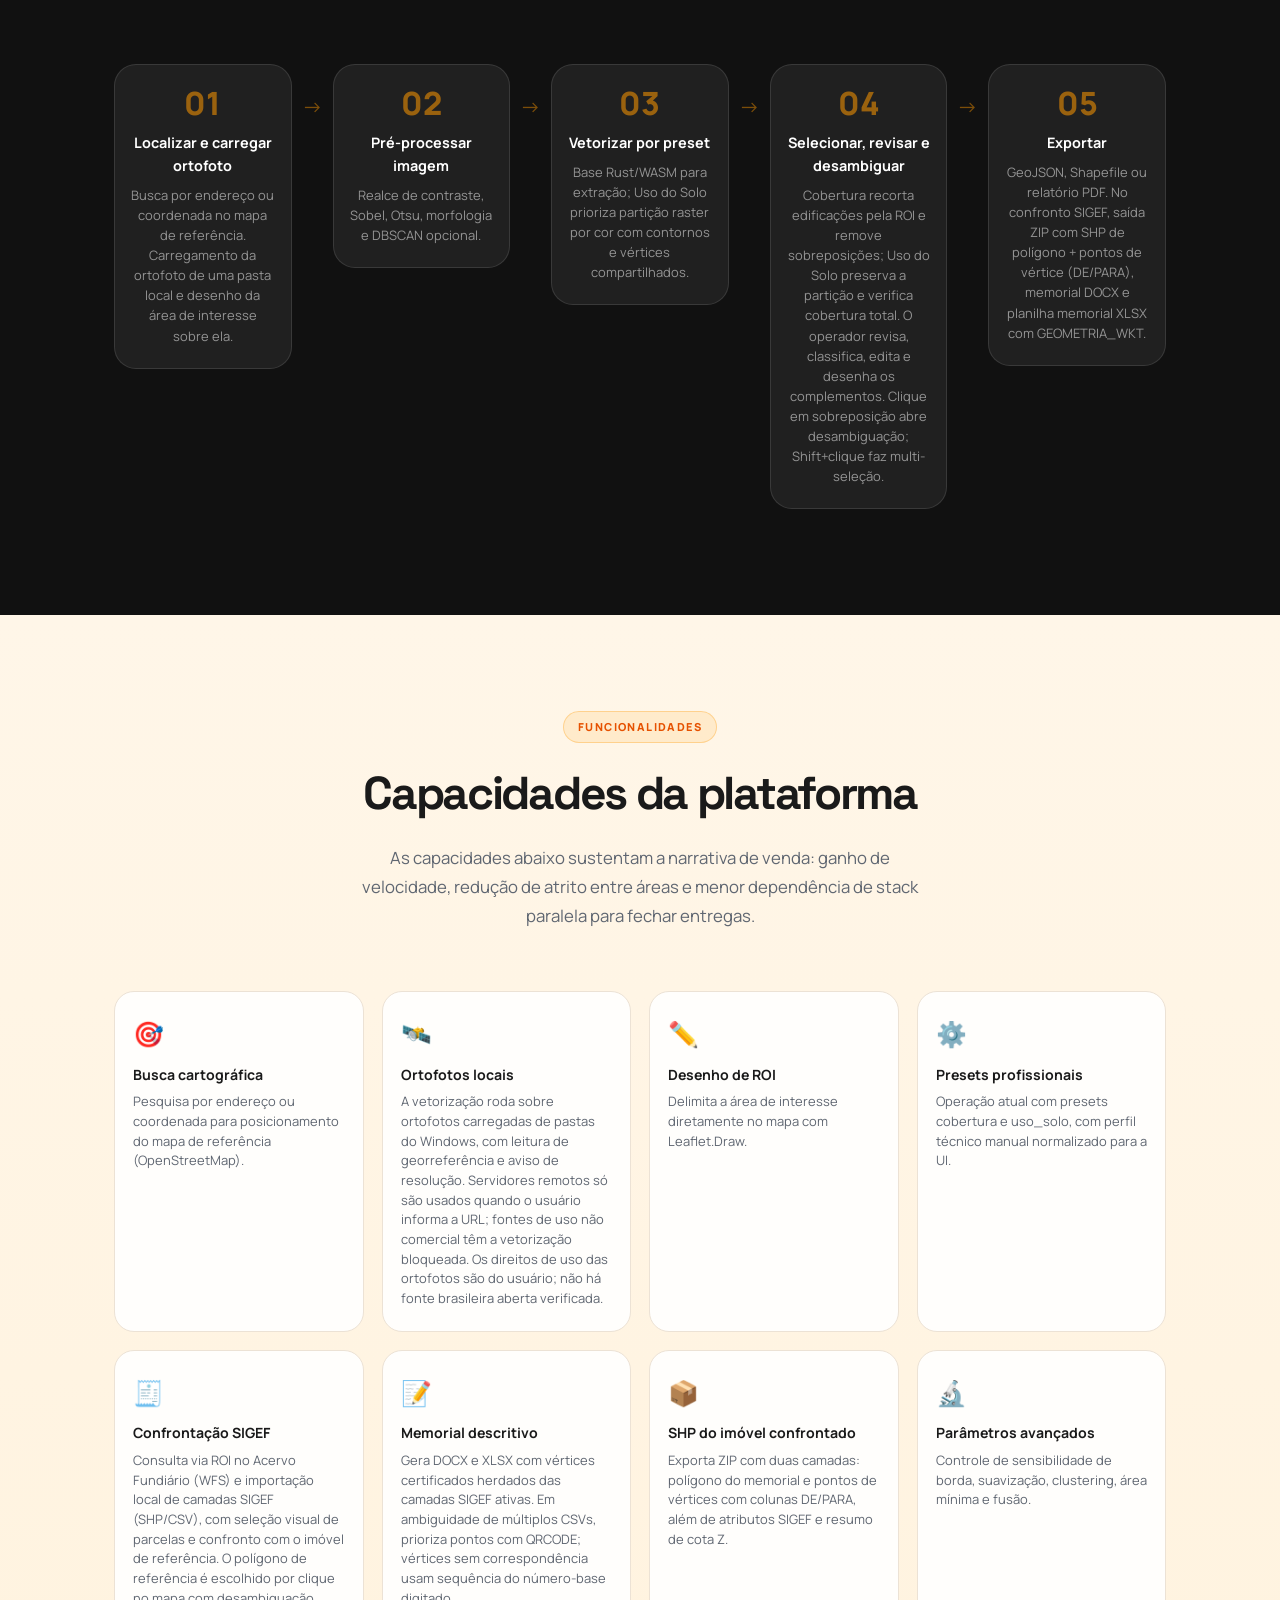
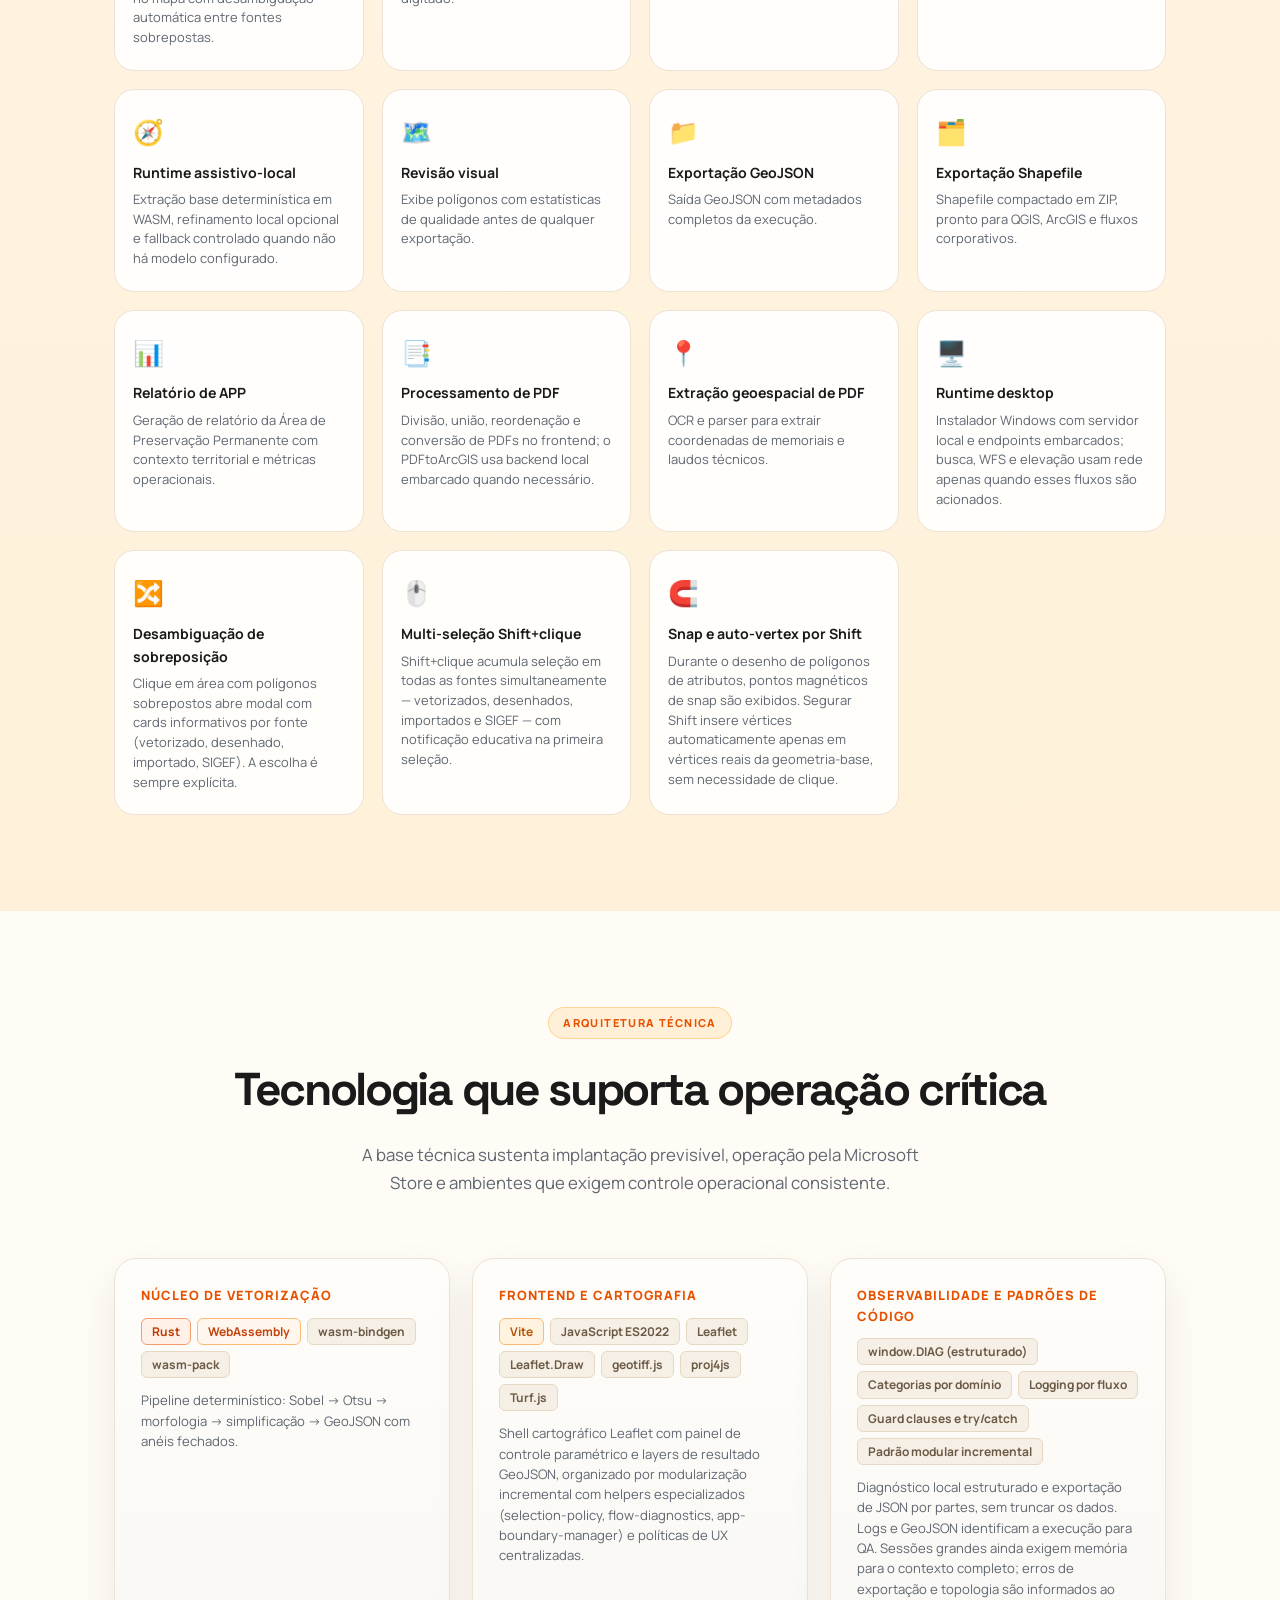
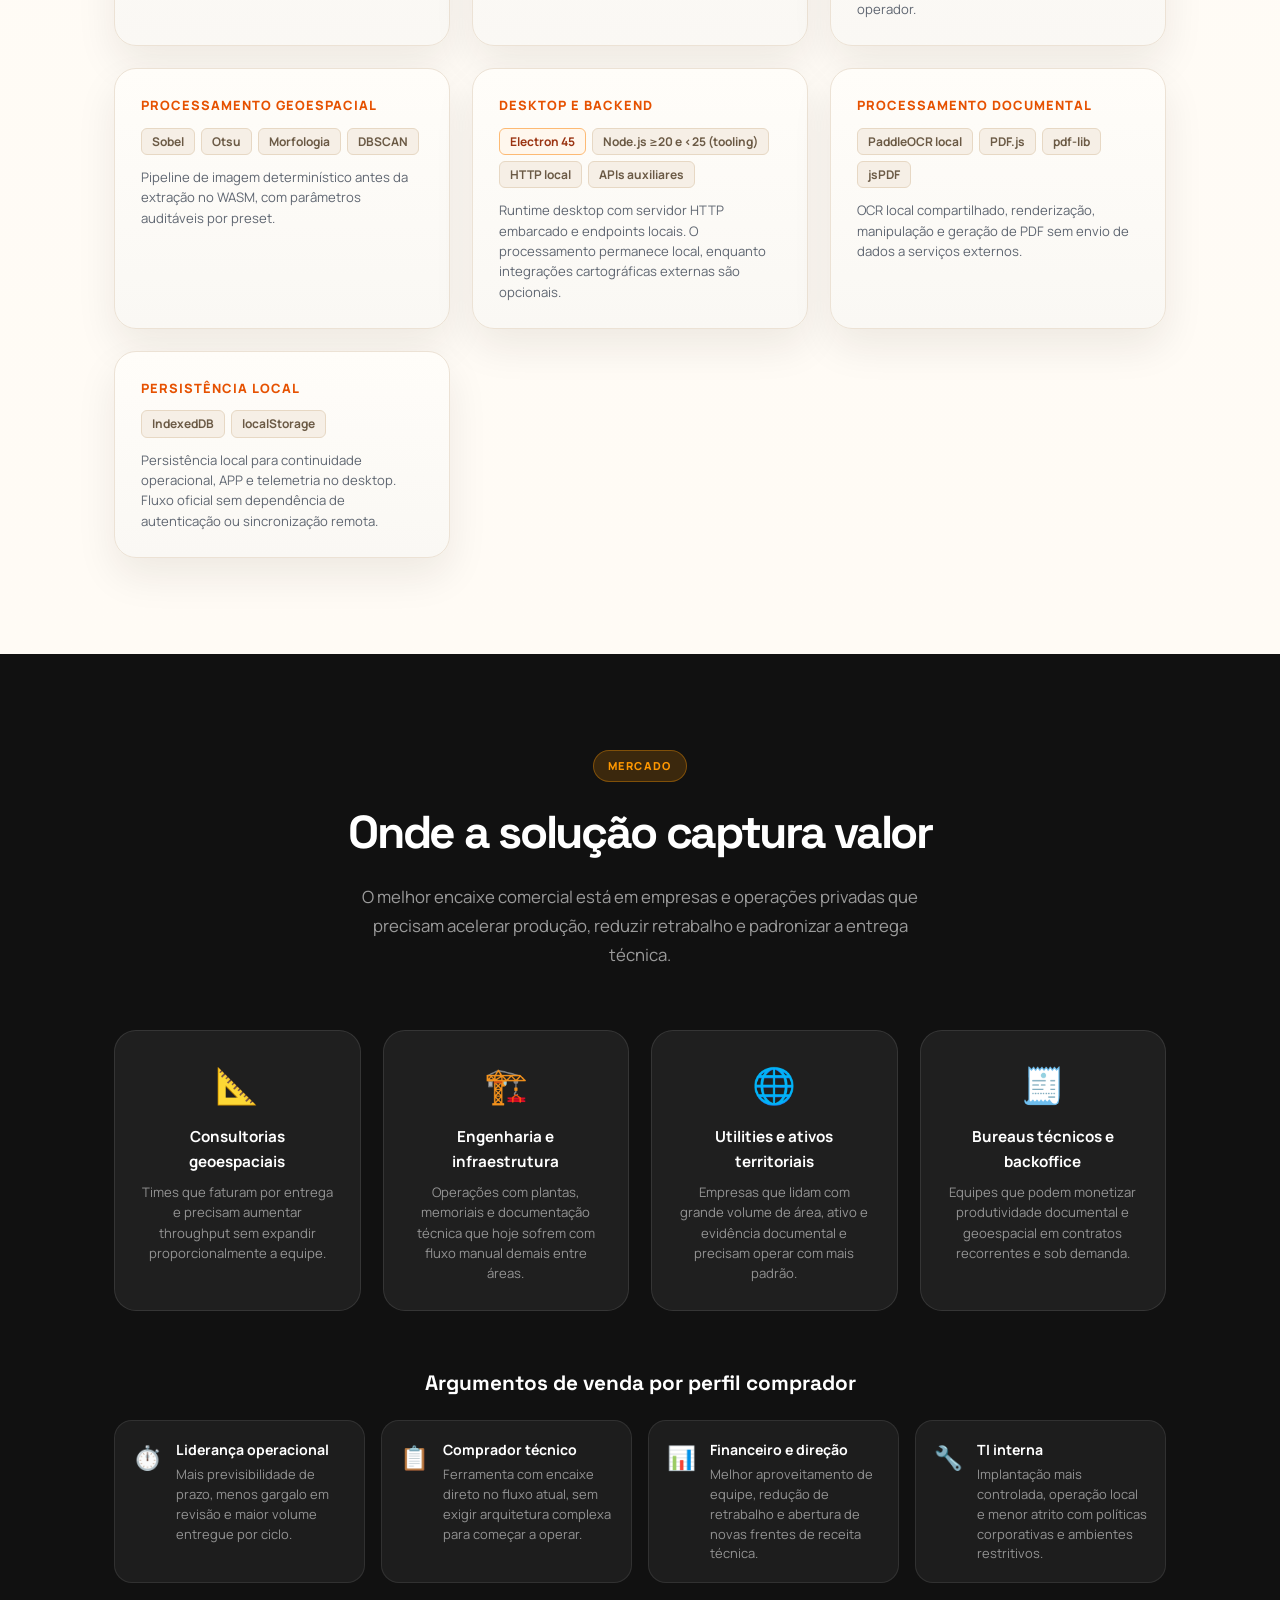
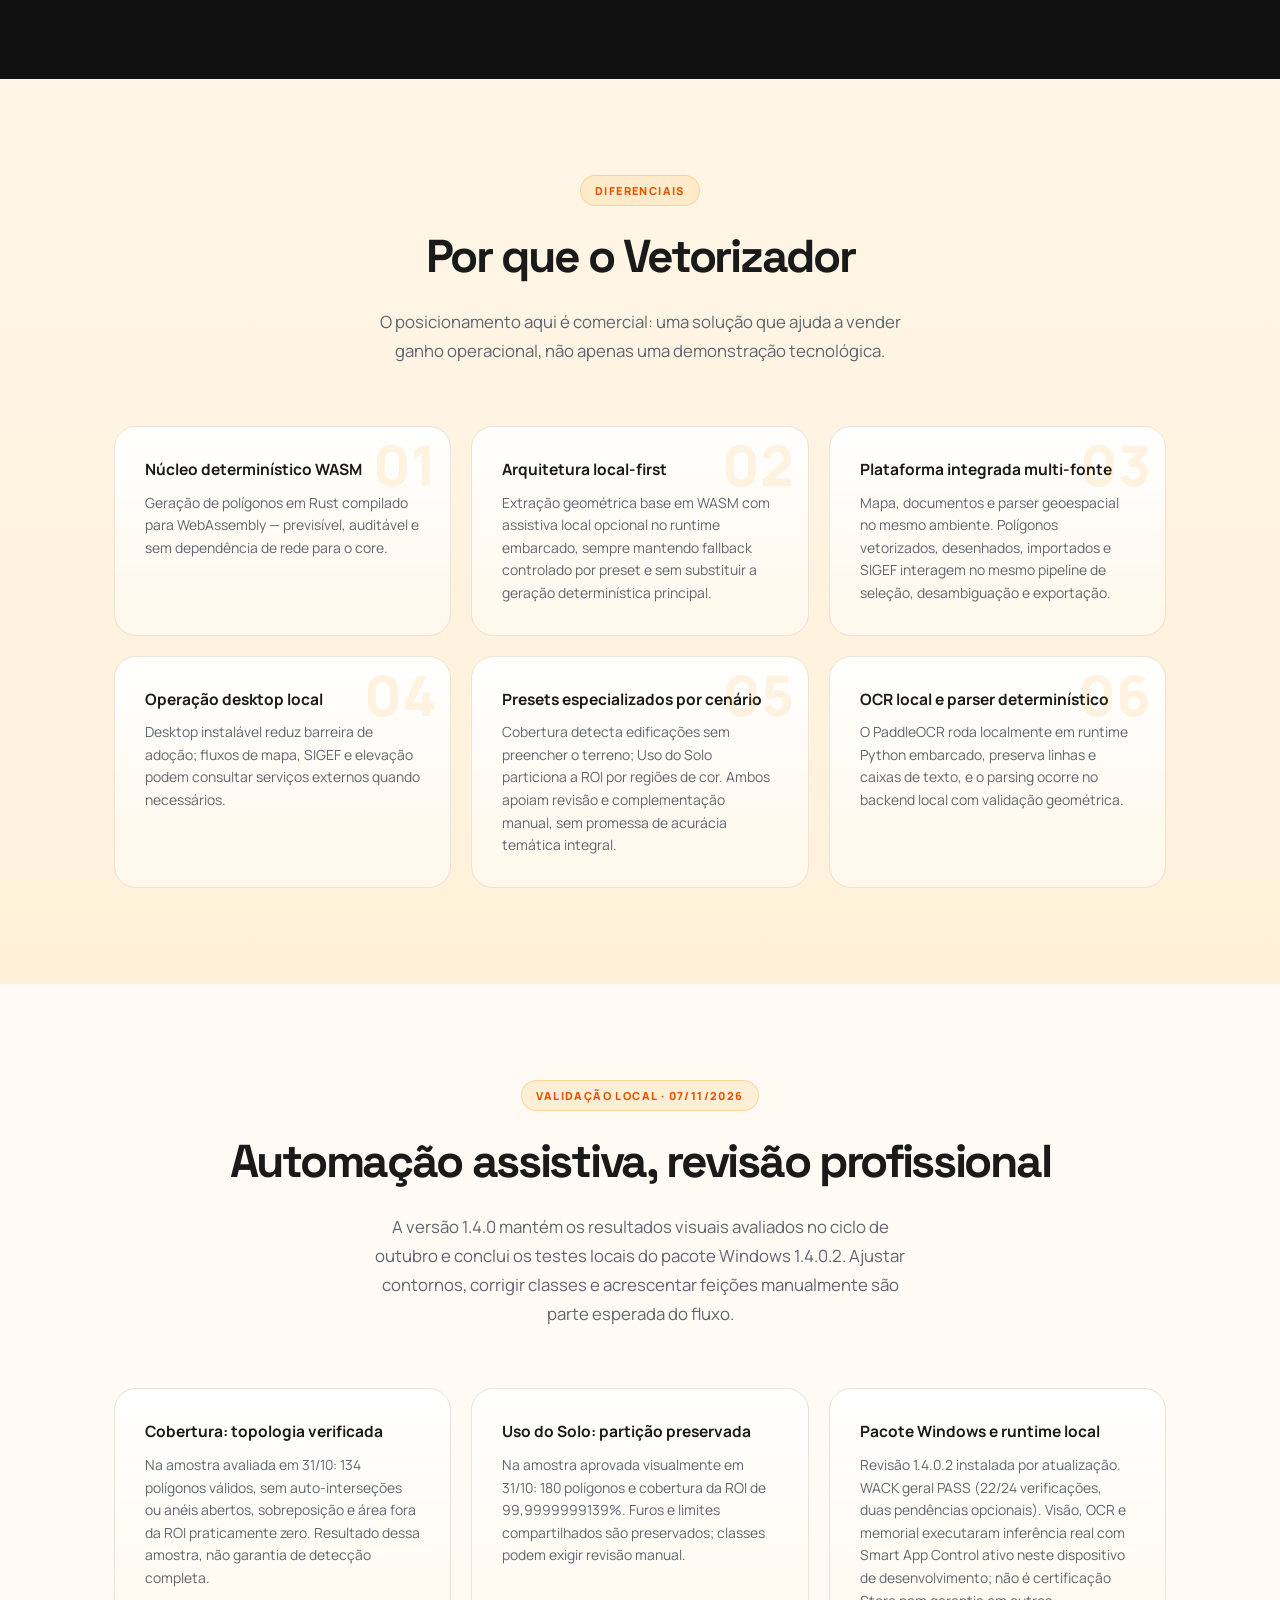
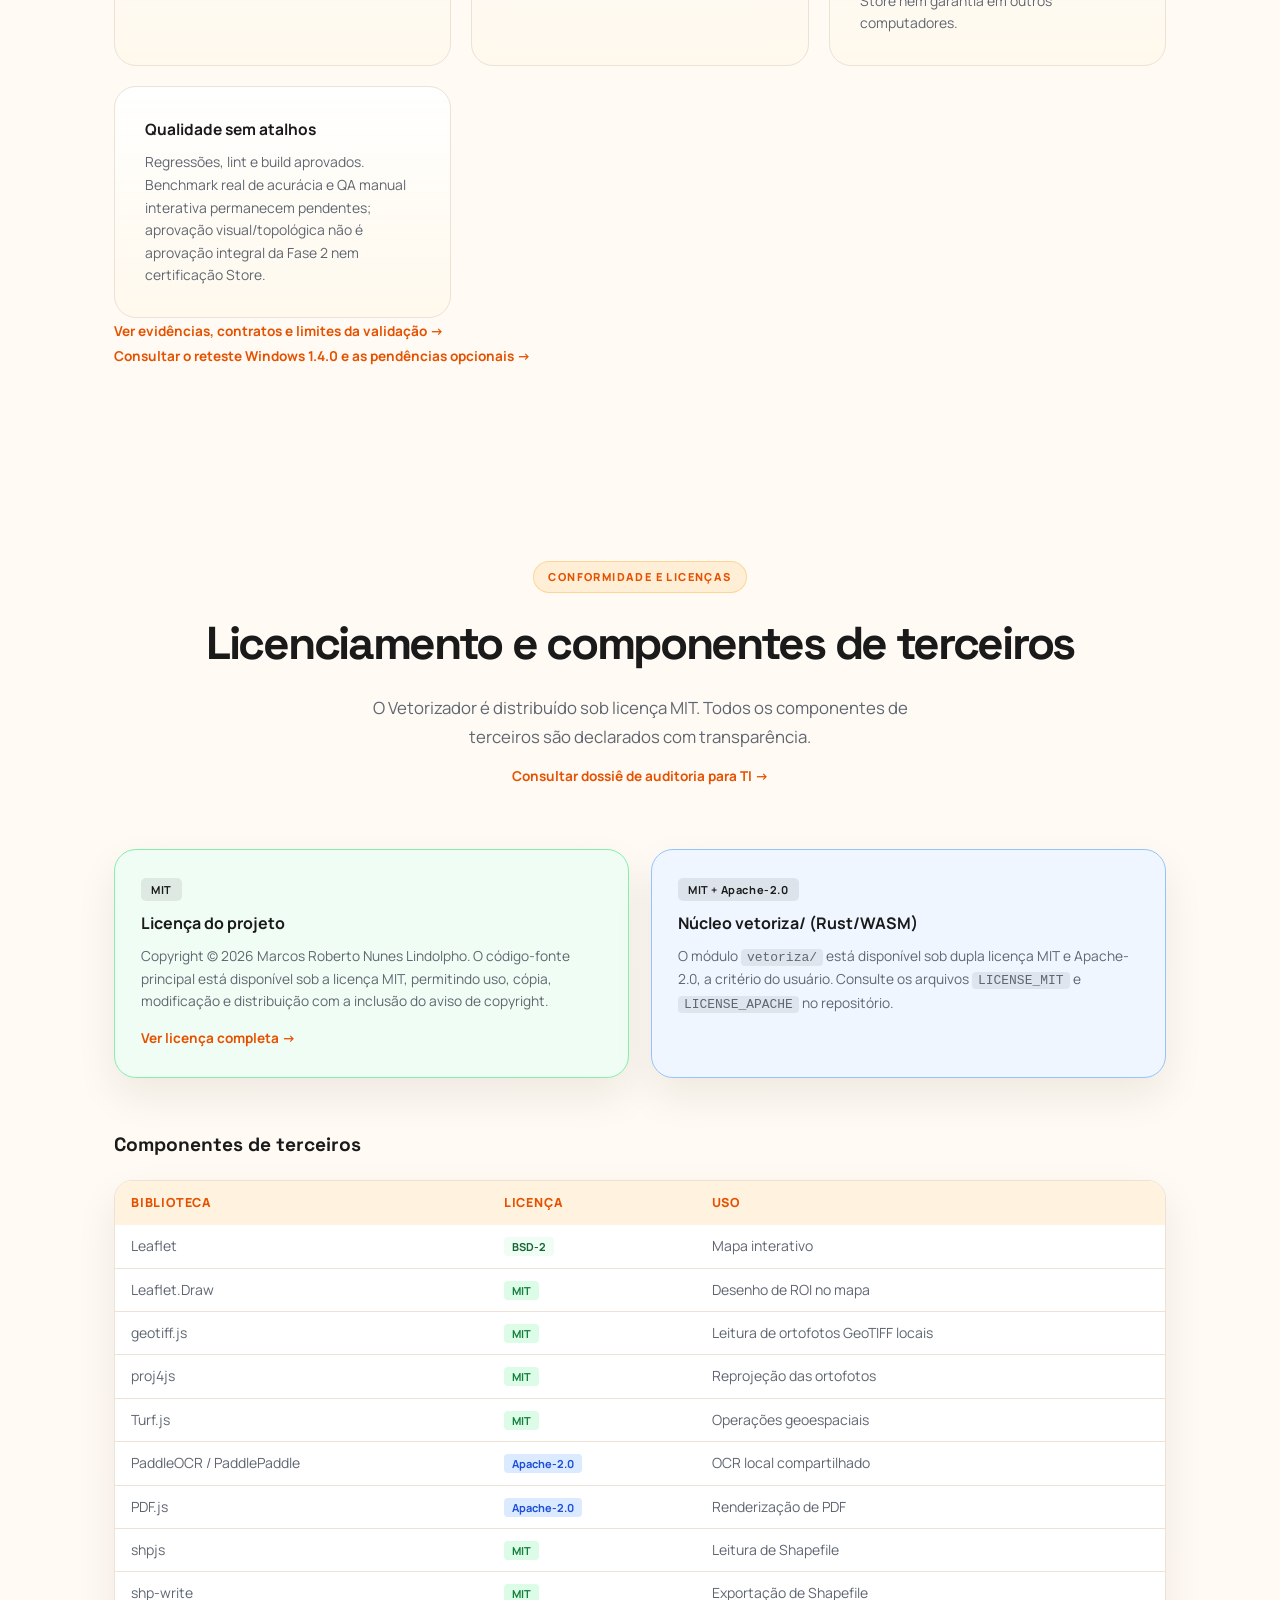
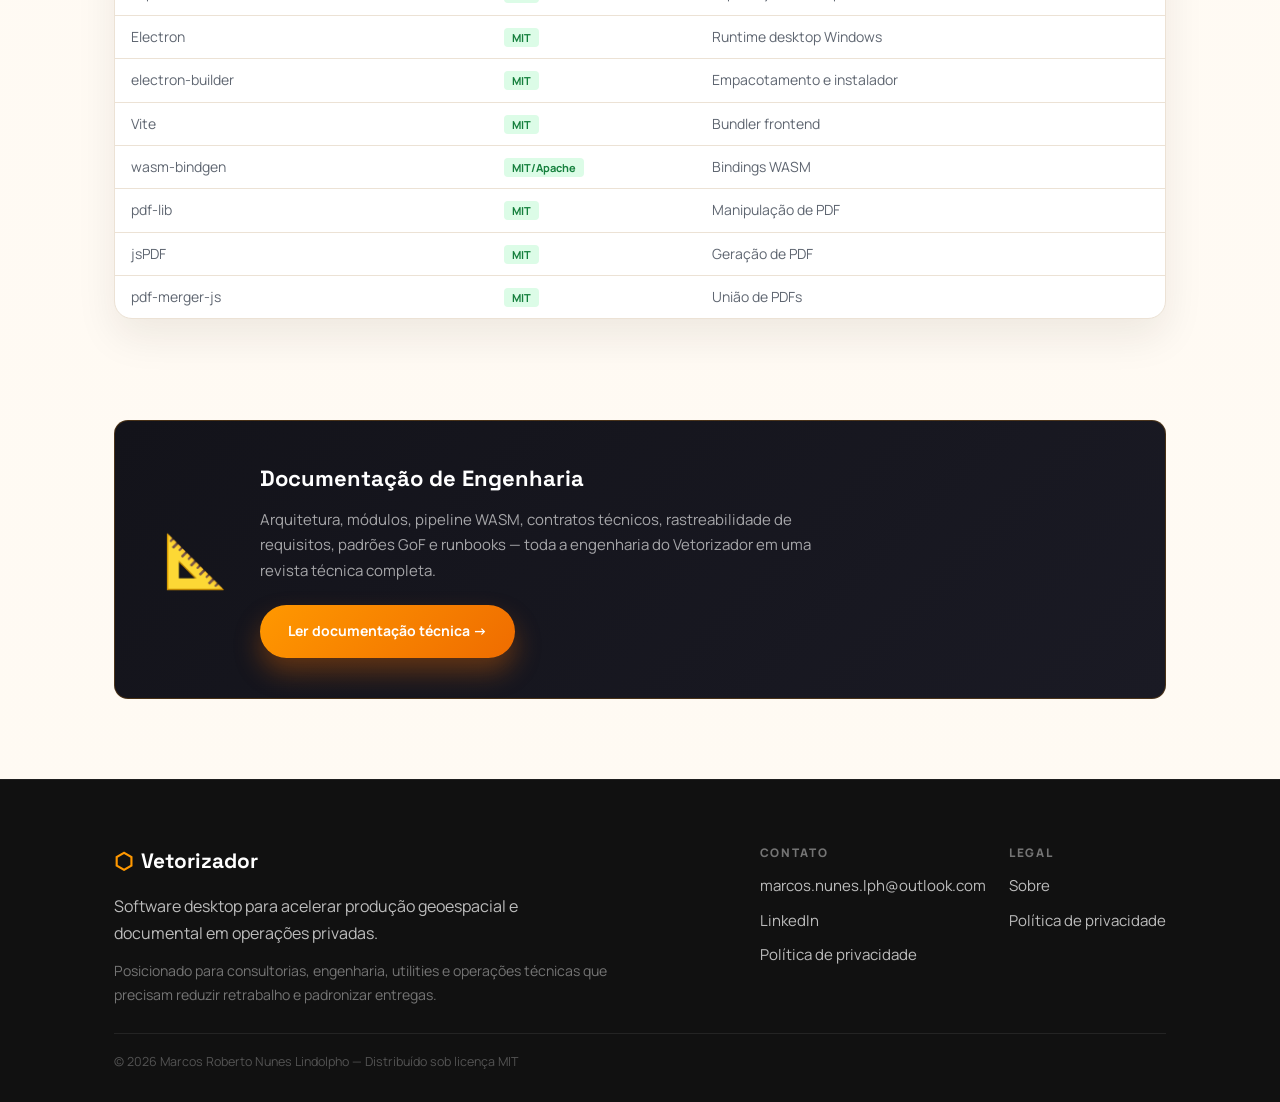
==== commit 02c6993e: "Update" ====
--- a/index.html
+++ b/index.html
@@ -68,7 +68,7 @@
             <span class="badge">PaddleOCR local</span>
             <span class="badge">WinApp CLI</span>
             <span class="badge">NSIS + MSIX</span>
-            <span class="badge">Baseline 1.3.9 · outubro/2026</span>
+            <span class="badge">Engenharia 1.4.0 · novembro/2026</span>
           </div>
           <p class="hero-kicker">Software operacional para times privados que precisam entregar mais</p>
           <h1 class="hero-title">
@@ -672,21 +672,28 @@
   <section id="validacao" class="section">
     <div class="container">
       <div class="section-header">
-        <span class="section-tag">Fechamento de engenharia · 31/10/2026</span>
+        <span class="section-tag">Validação local · 07/11/2026</span>
         <h2>Automação assistiva, revisão profissional</h2>
-        <p>A versão 1.3.9 estabiliza os resultados visuais aprovados para uso em escritório. Ajustar contornos,
+        <p>A versão 1.4.0 mantém os resultados visuais avaliados no ciclo de outubro e conclui os testes locais
+          do pacote Windows 1.4.0.2. Ajustar contornos,
           corrigir classes e acrescentar feições manualmente são parte esperada do fluxo.</p>
       </div>
       <div class="diff-grid">
         <div class="diff-card">
           <h4>Cobertura: topologia verificada</h4>
-          <p>Na última execução avaliada: 134 polígonos válidos, sem auto-interseções ou anéis abertos,
+          <p>Na amostra avaliada em 31/10: 134 polígonos válidos, sem auto-interseções ou anéis abertos,
             sobreposição e área fora da ROI praticamente zero. Resultado dessa amostra, não garantia de detecção completa.</p>
         </div>
         <div class="diff-card">
           <h4>Uso do Solo: partição preservada</h4>
-          <p>Na amostra aprovada visualmente: 180 polígonos e cobertura da ROI de 99,9999999139%.
+          <p>Na amostra aprovada visualmente em 31/10: 180 polígonos e cobertura da ROI de 99,9999999139%.
             Furos e limites compartilhados são preservados; classes podem exigir revisão manual.</p>
+        </div>
+        <div class="diff-card">
+          <h4>Pacote Windows e runtime local</h4>
+          <p>Revisão 1.4.0.2 instalada por atualização. WACK geral PASS (22/24 verificações, duas pendências
+            opcionais). Visão, OCR e memorial executaram inferência real com Smart App Control ativo neste
+            dispositivo de desenvolvimento; não é certificação Store nem garantia em outros computadores.</p>
         </div>
         <div class="diff-card">
           <h4>Qualidade sem atalhos</h4>
@@ -695,6 +702,7 @@
         </div>
       </div>
       <p><a href="engenharia/index.html#fechamento-qa" class="license-link">Ver evidências, contratos e limites da validação →</a></p>
+      <p><a href="certificacao-compliance.html#validacao-140" class="license-link">Consultar o reteste Windows 1.4.0 e as pendências opcionais →</a></p>
     </div>
   </section>
 
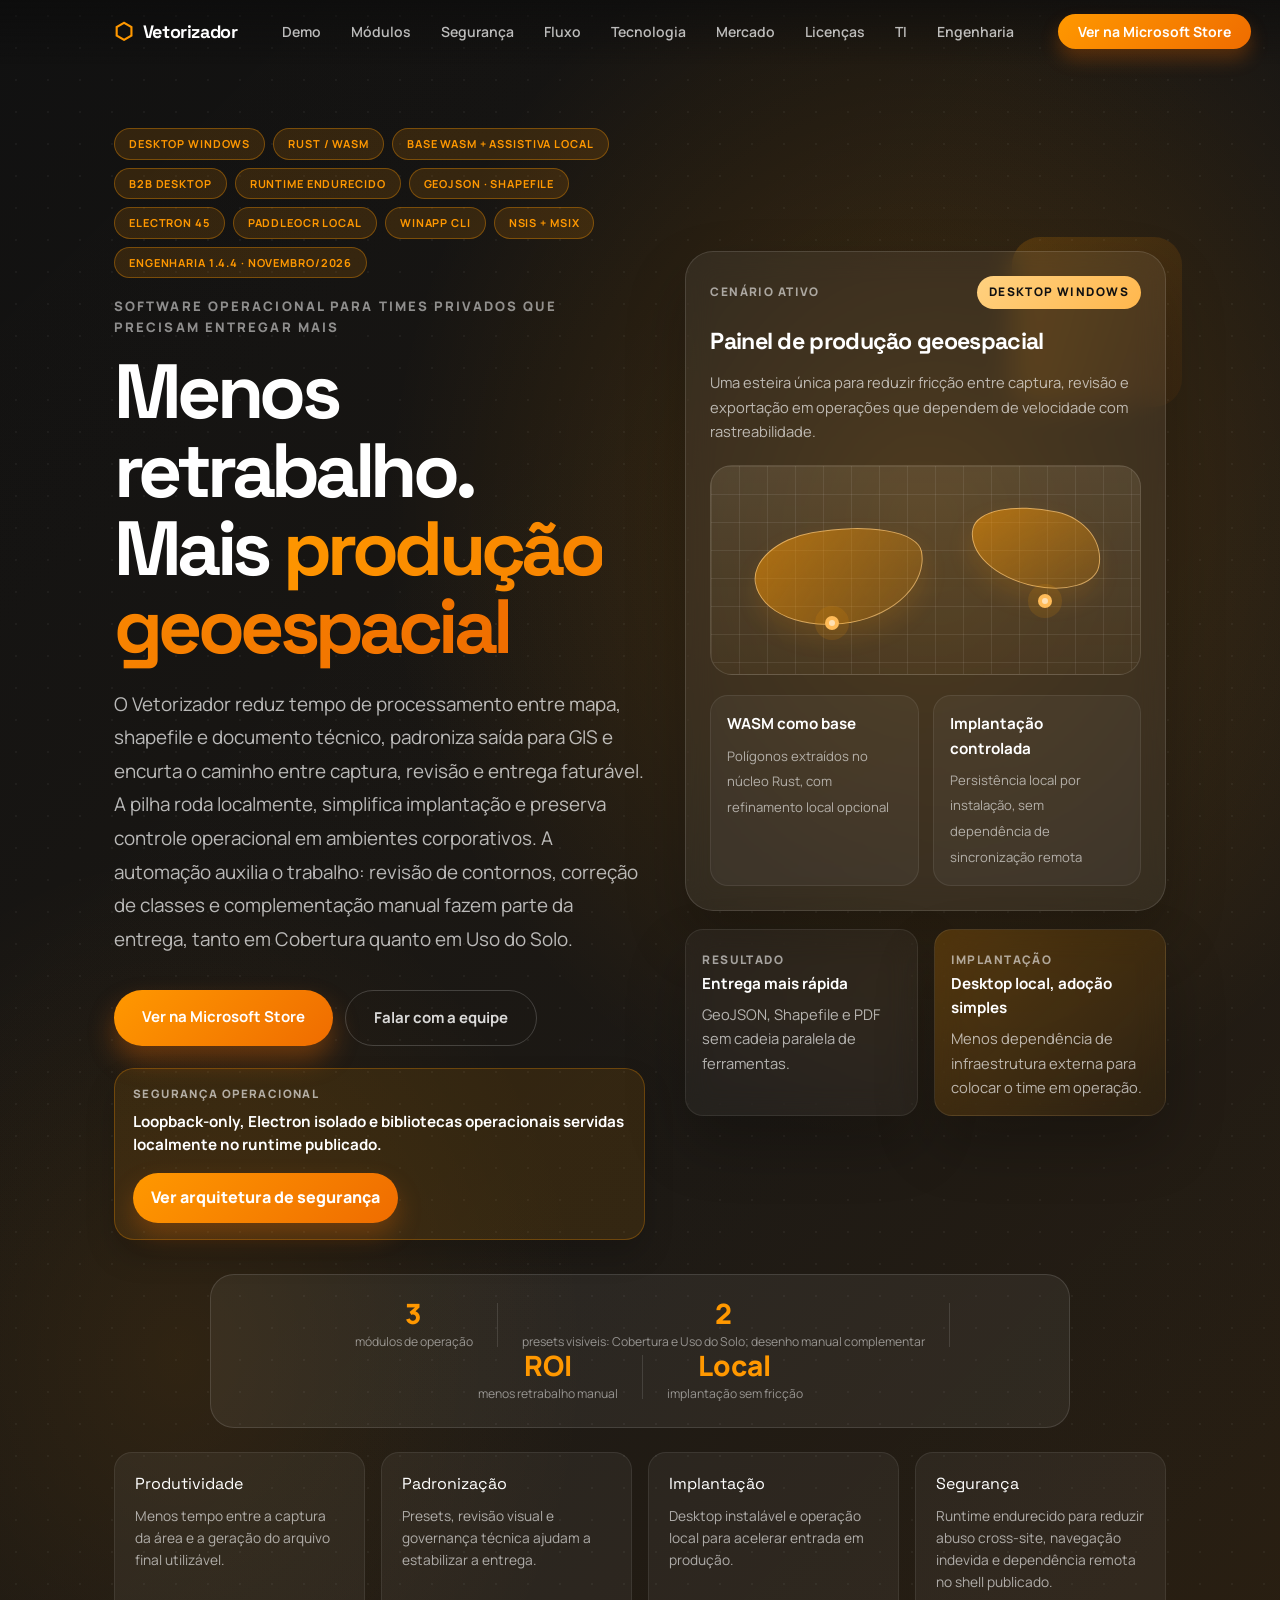
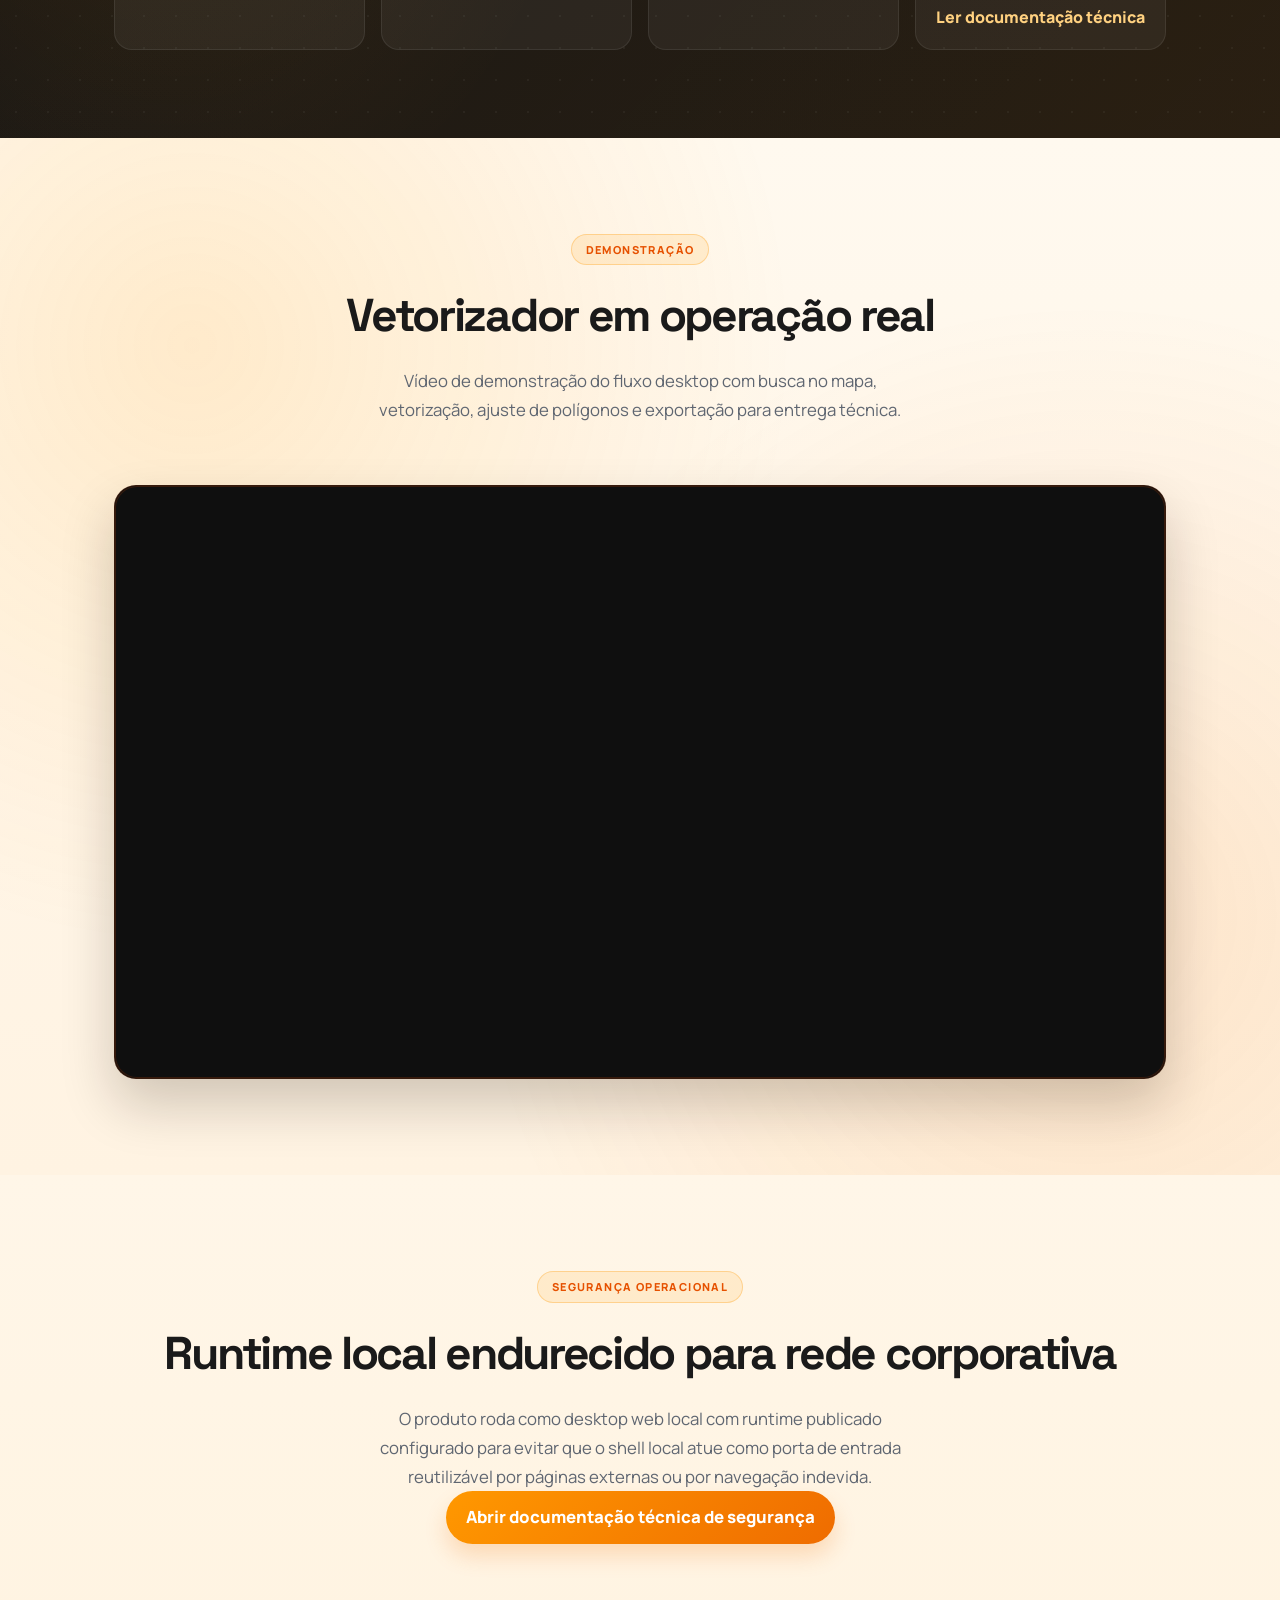
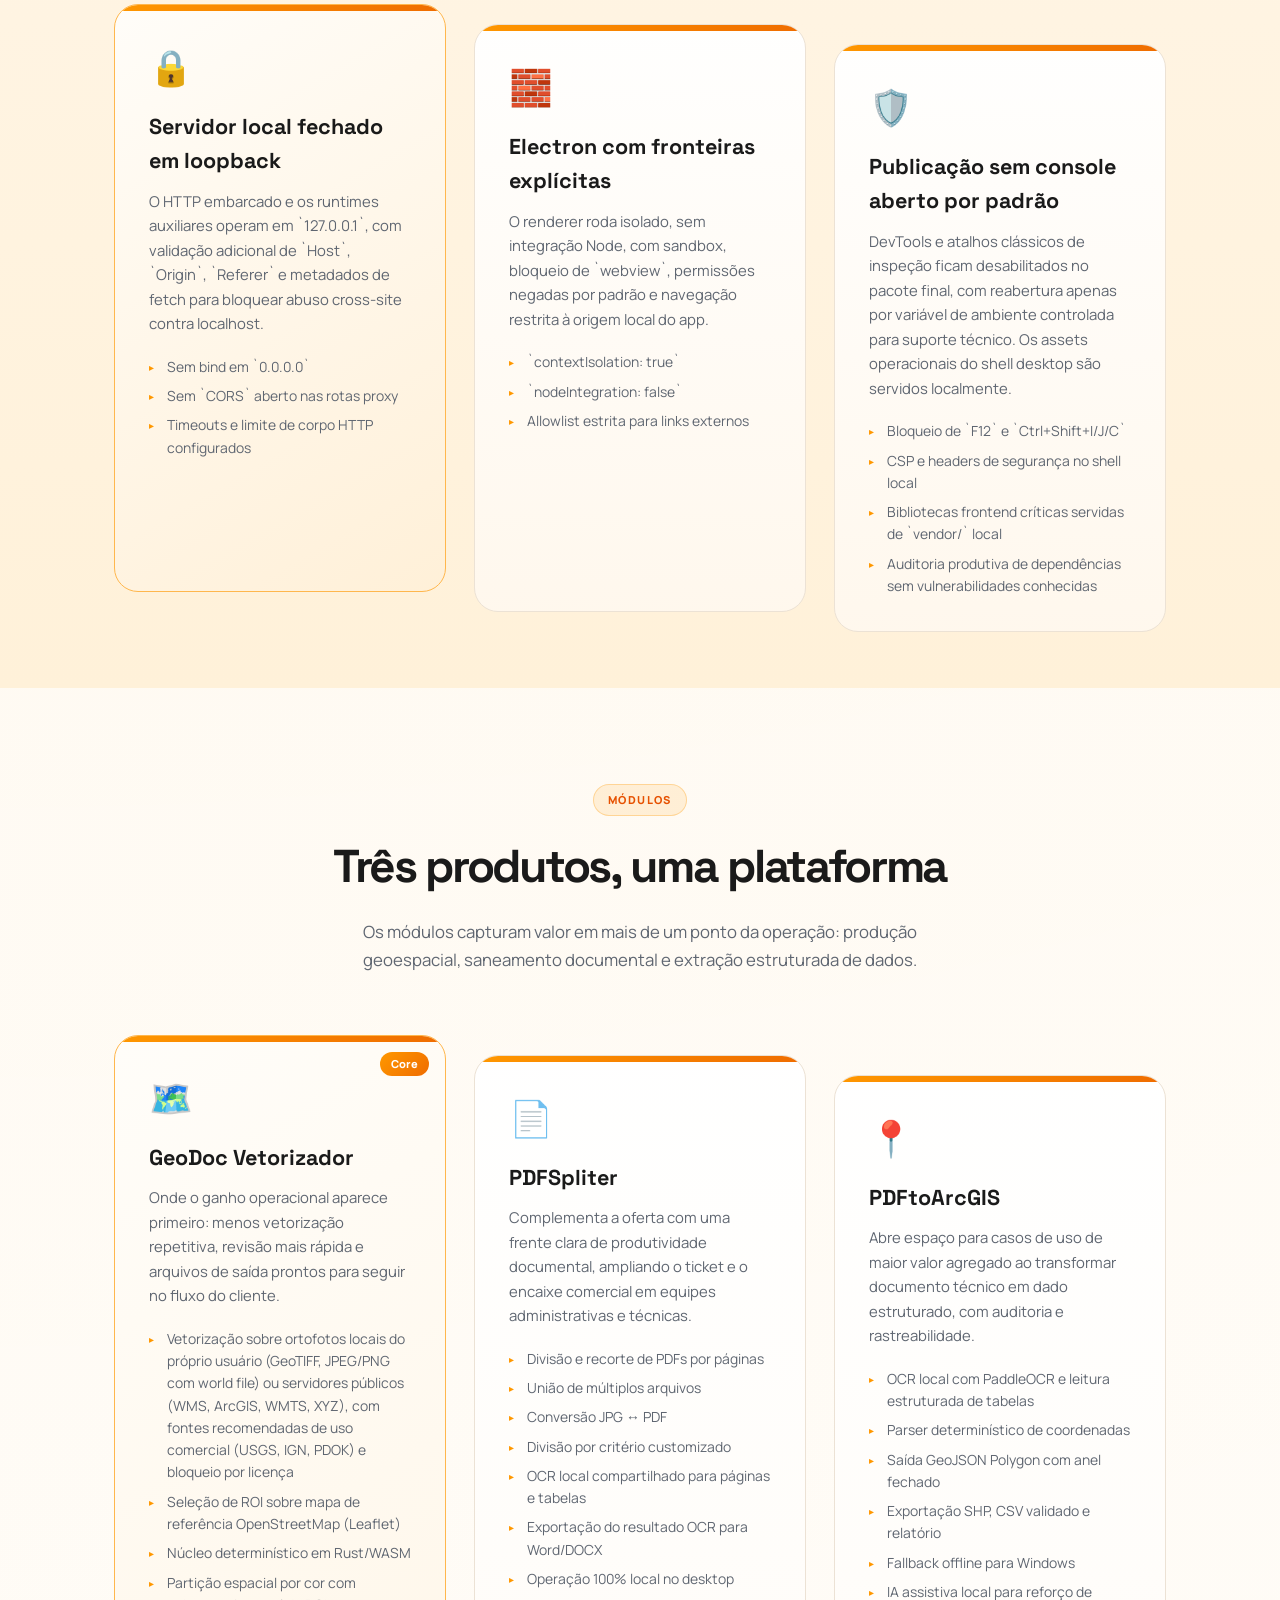
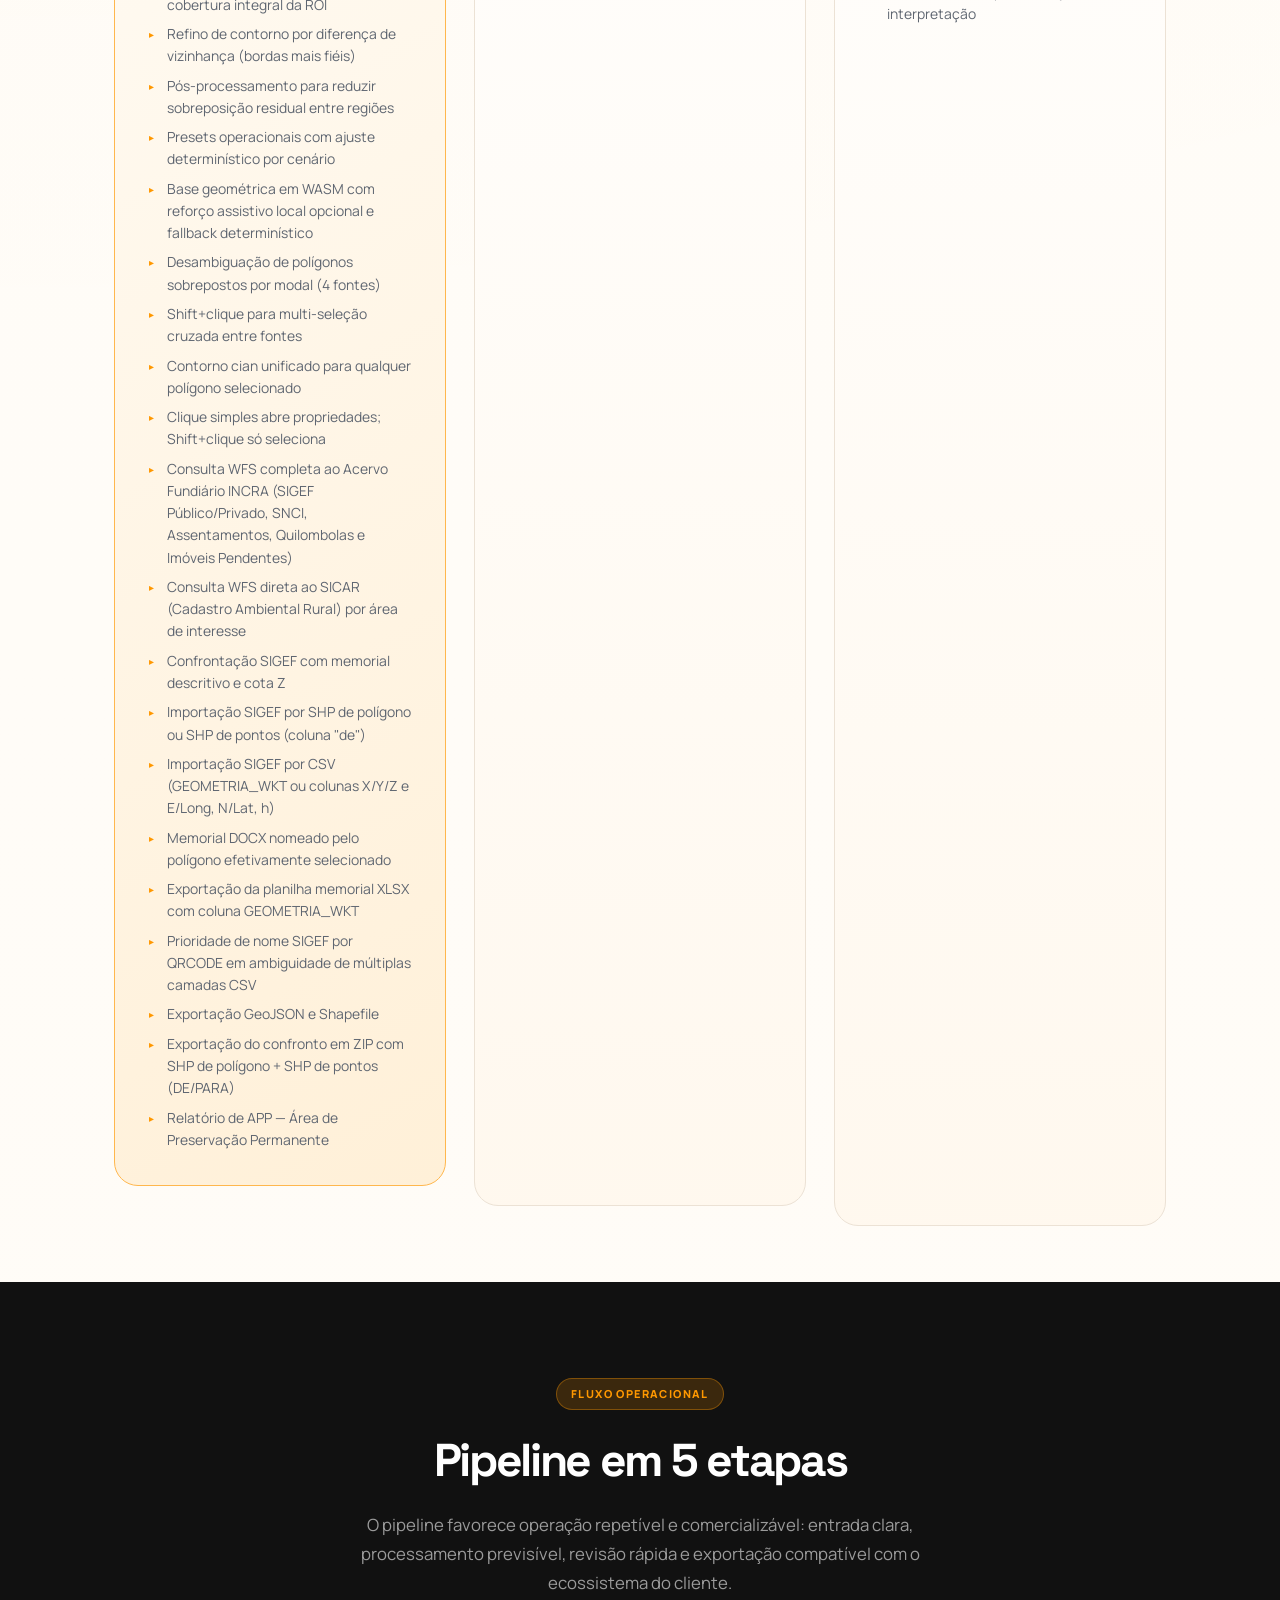
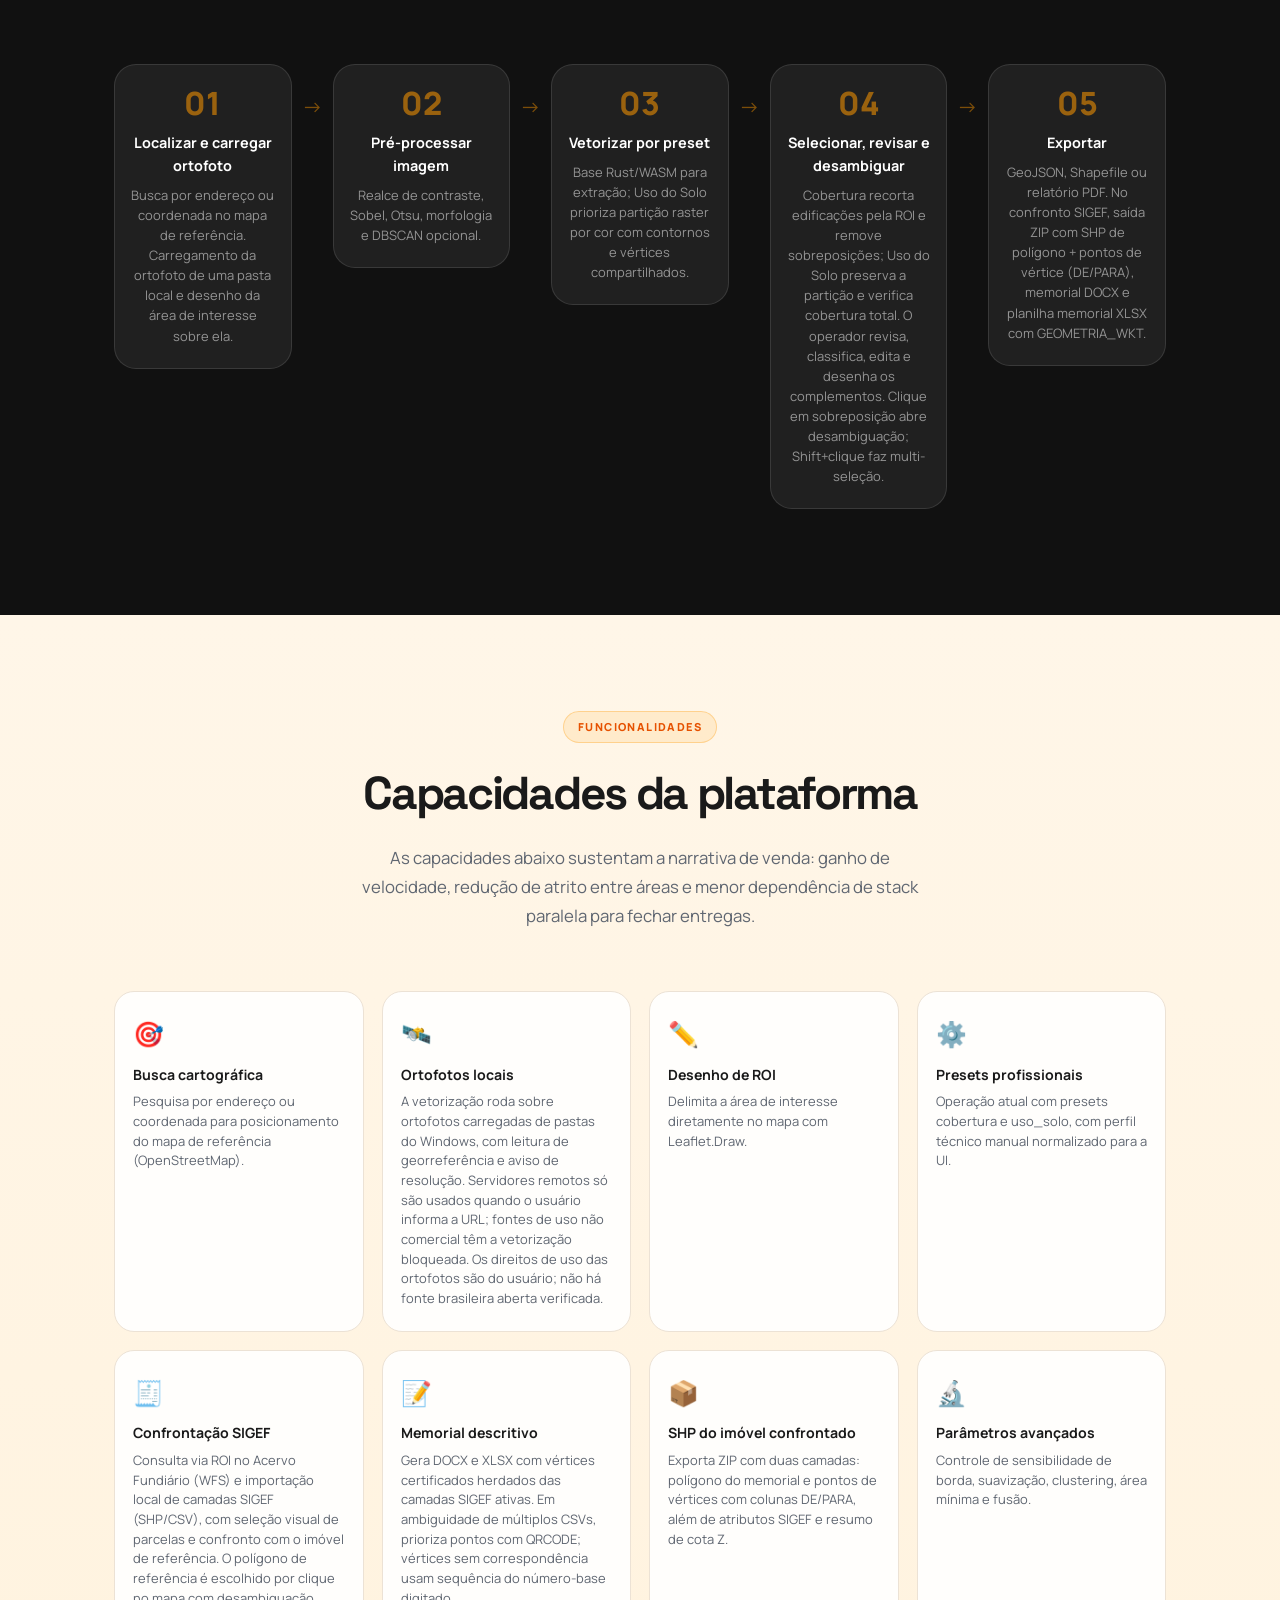
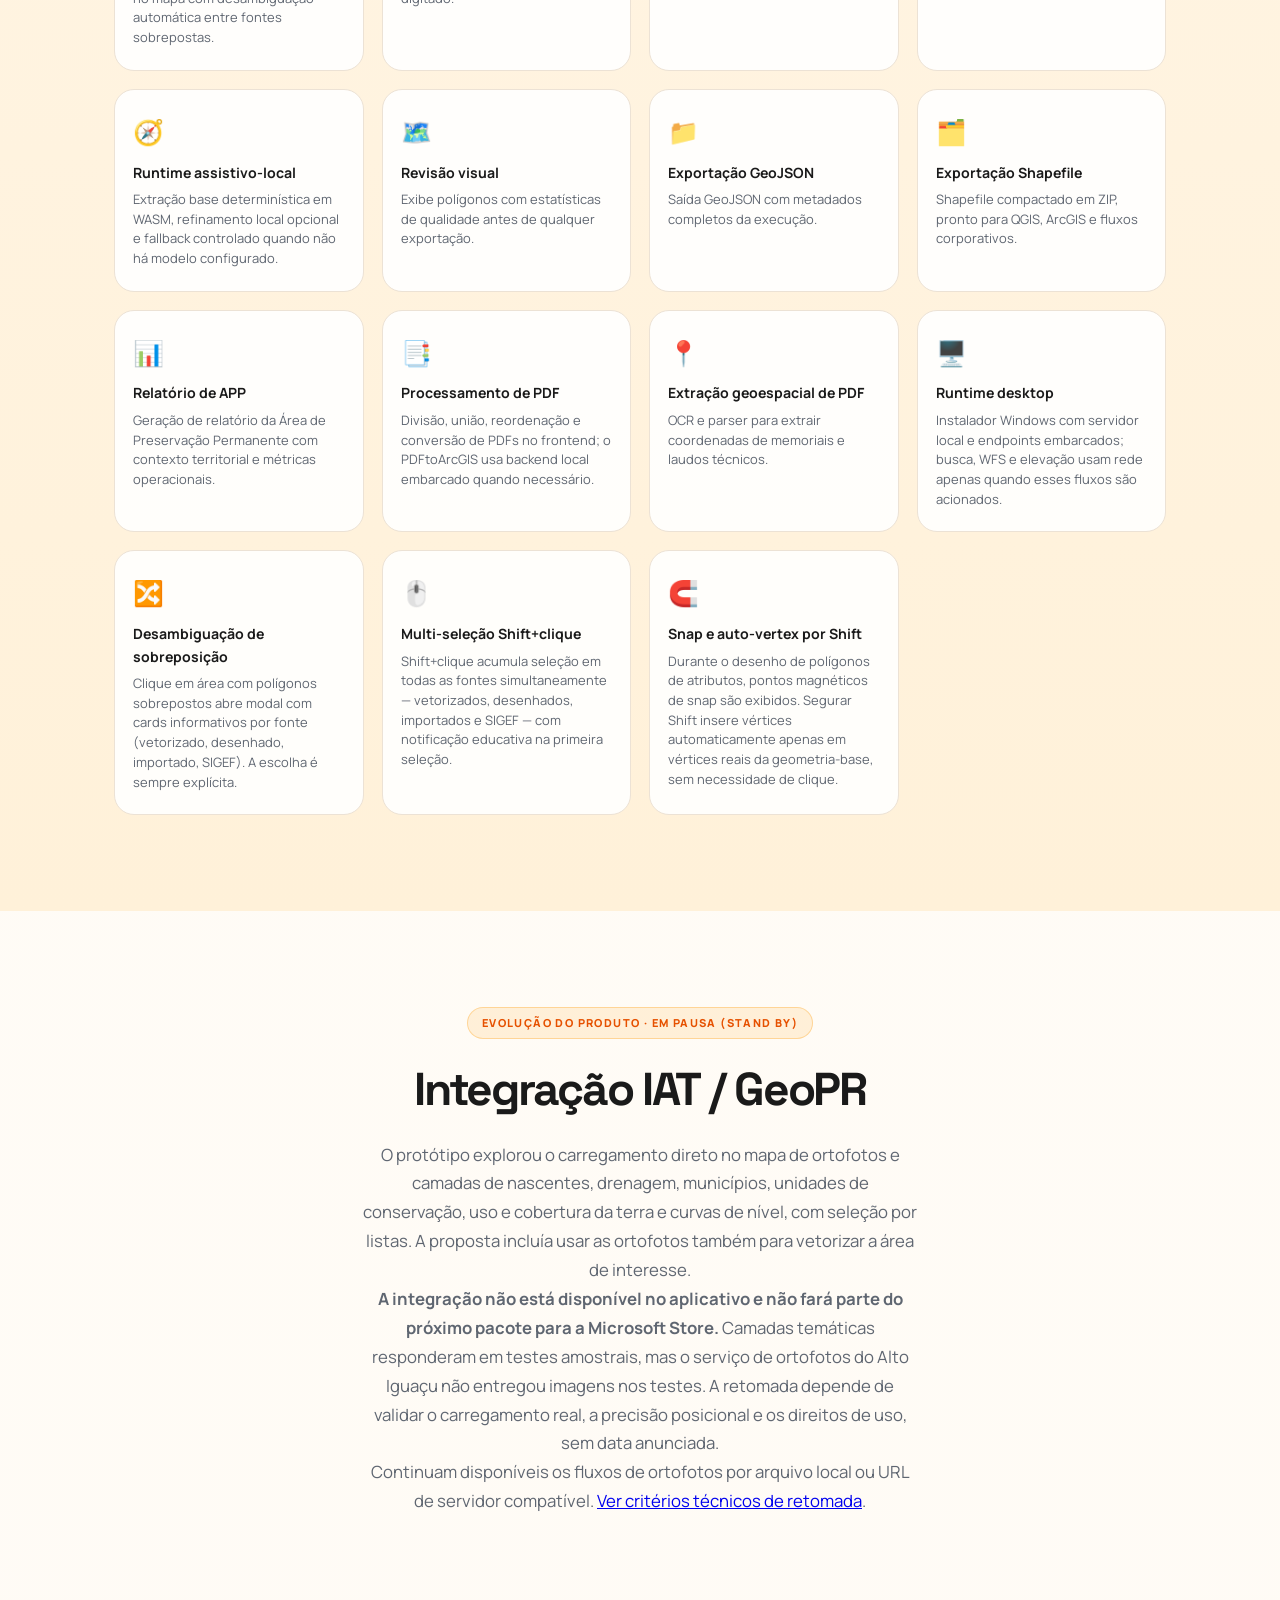
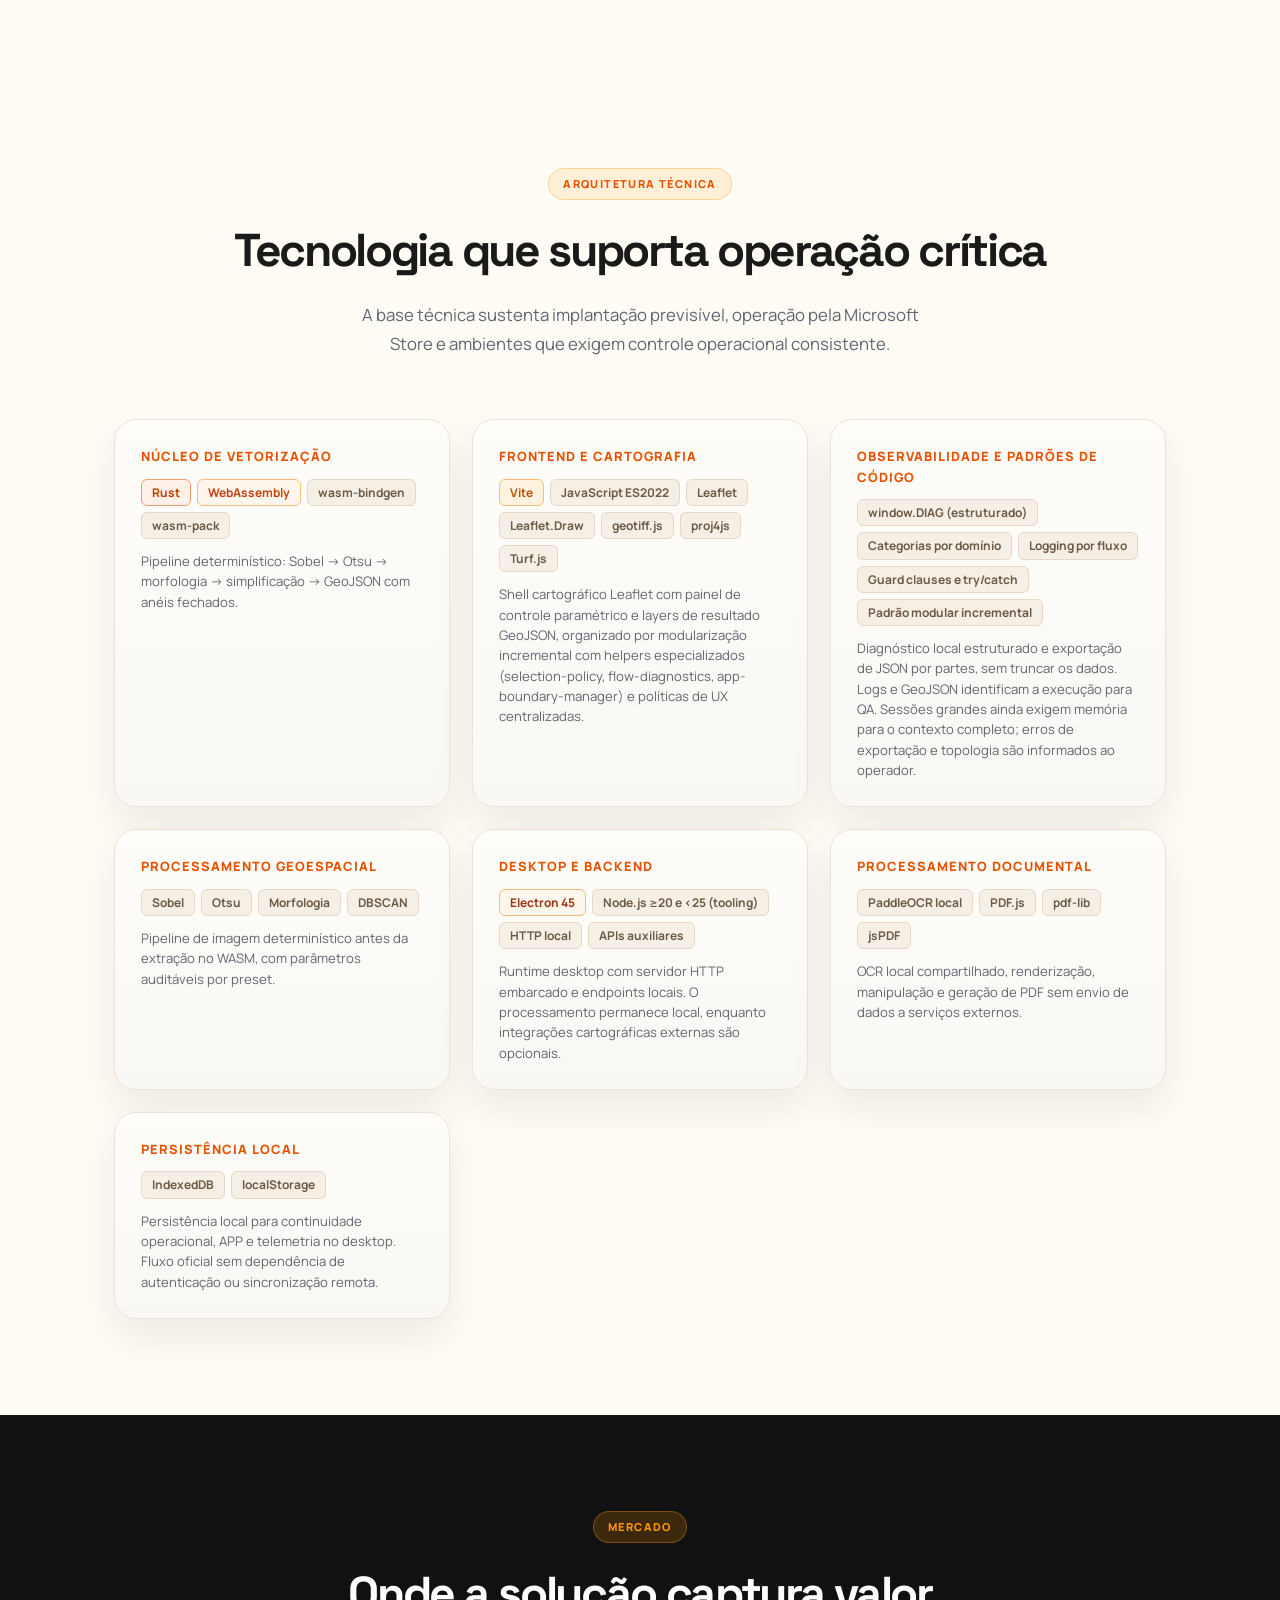
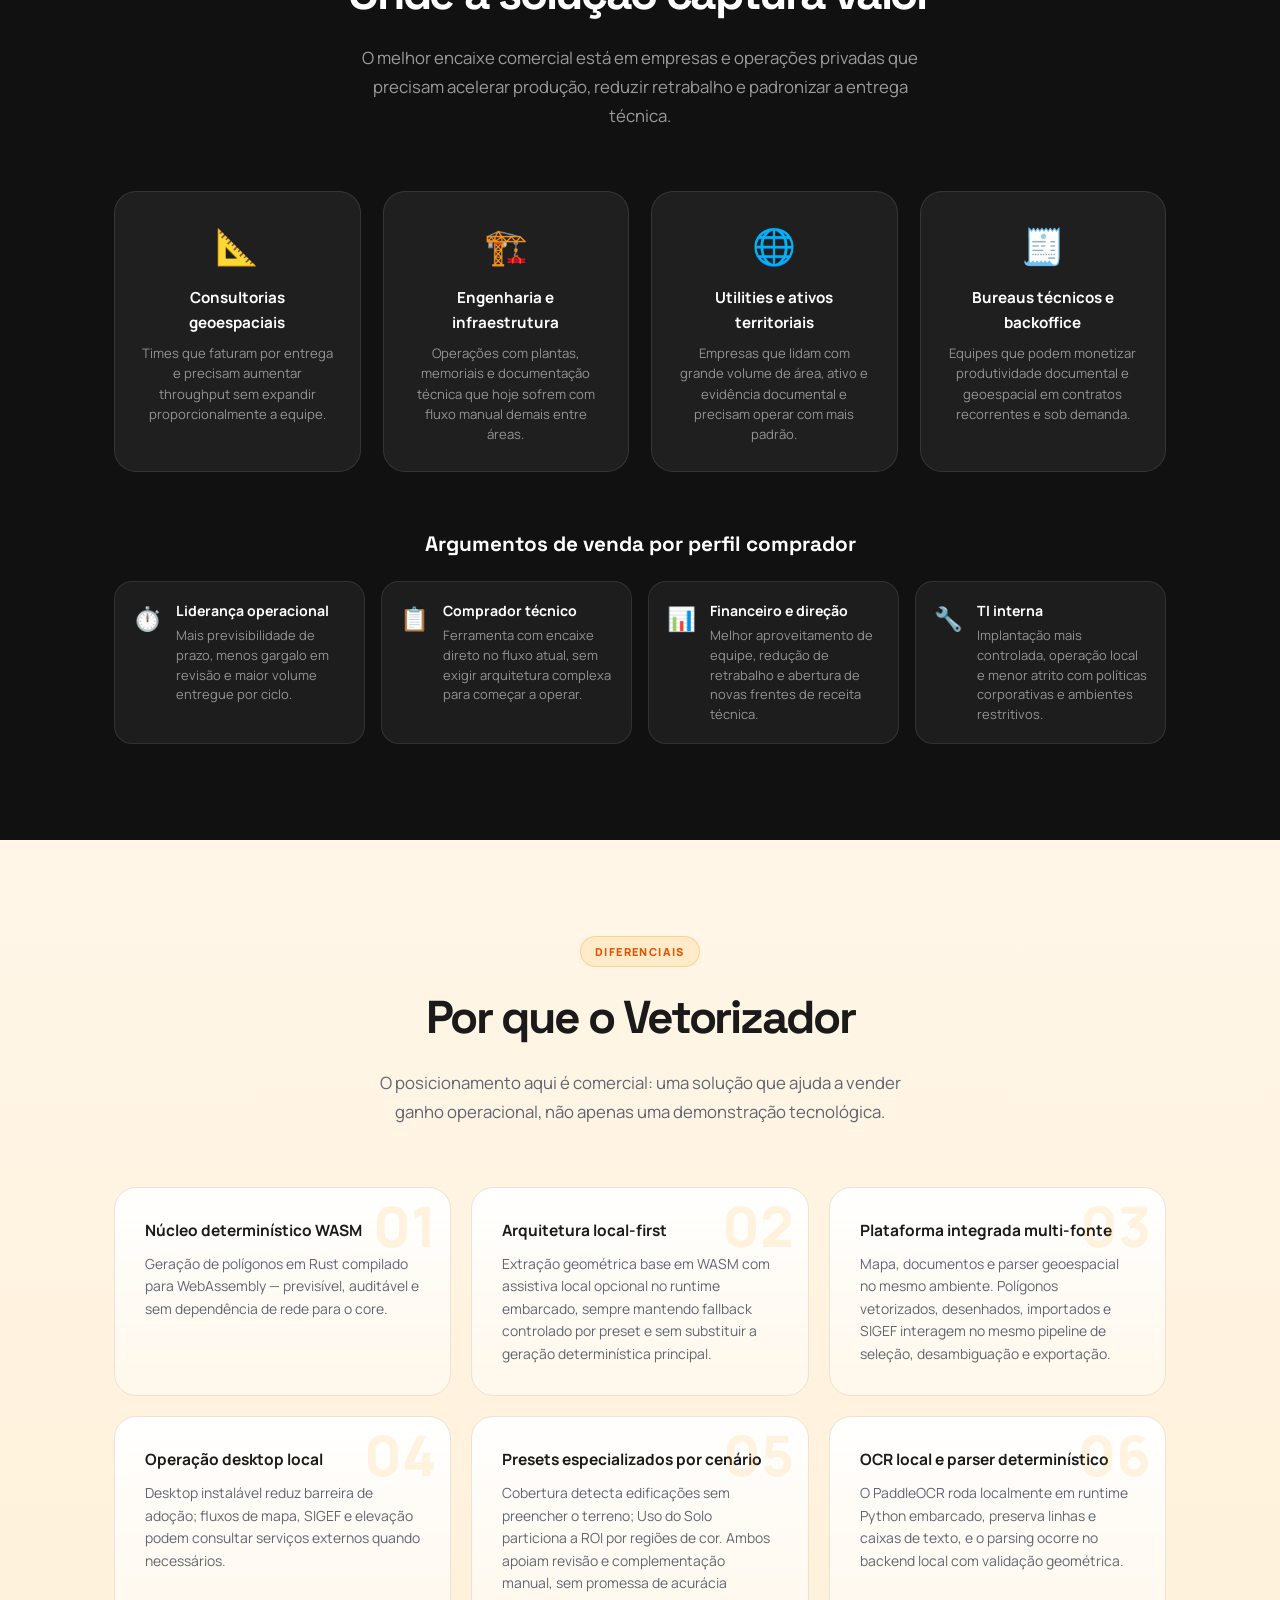
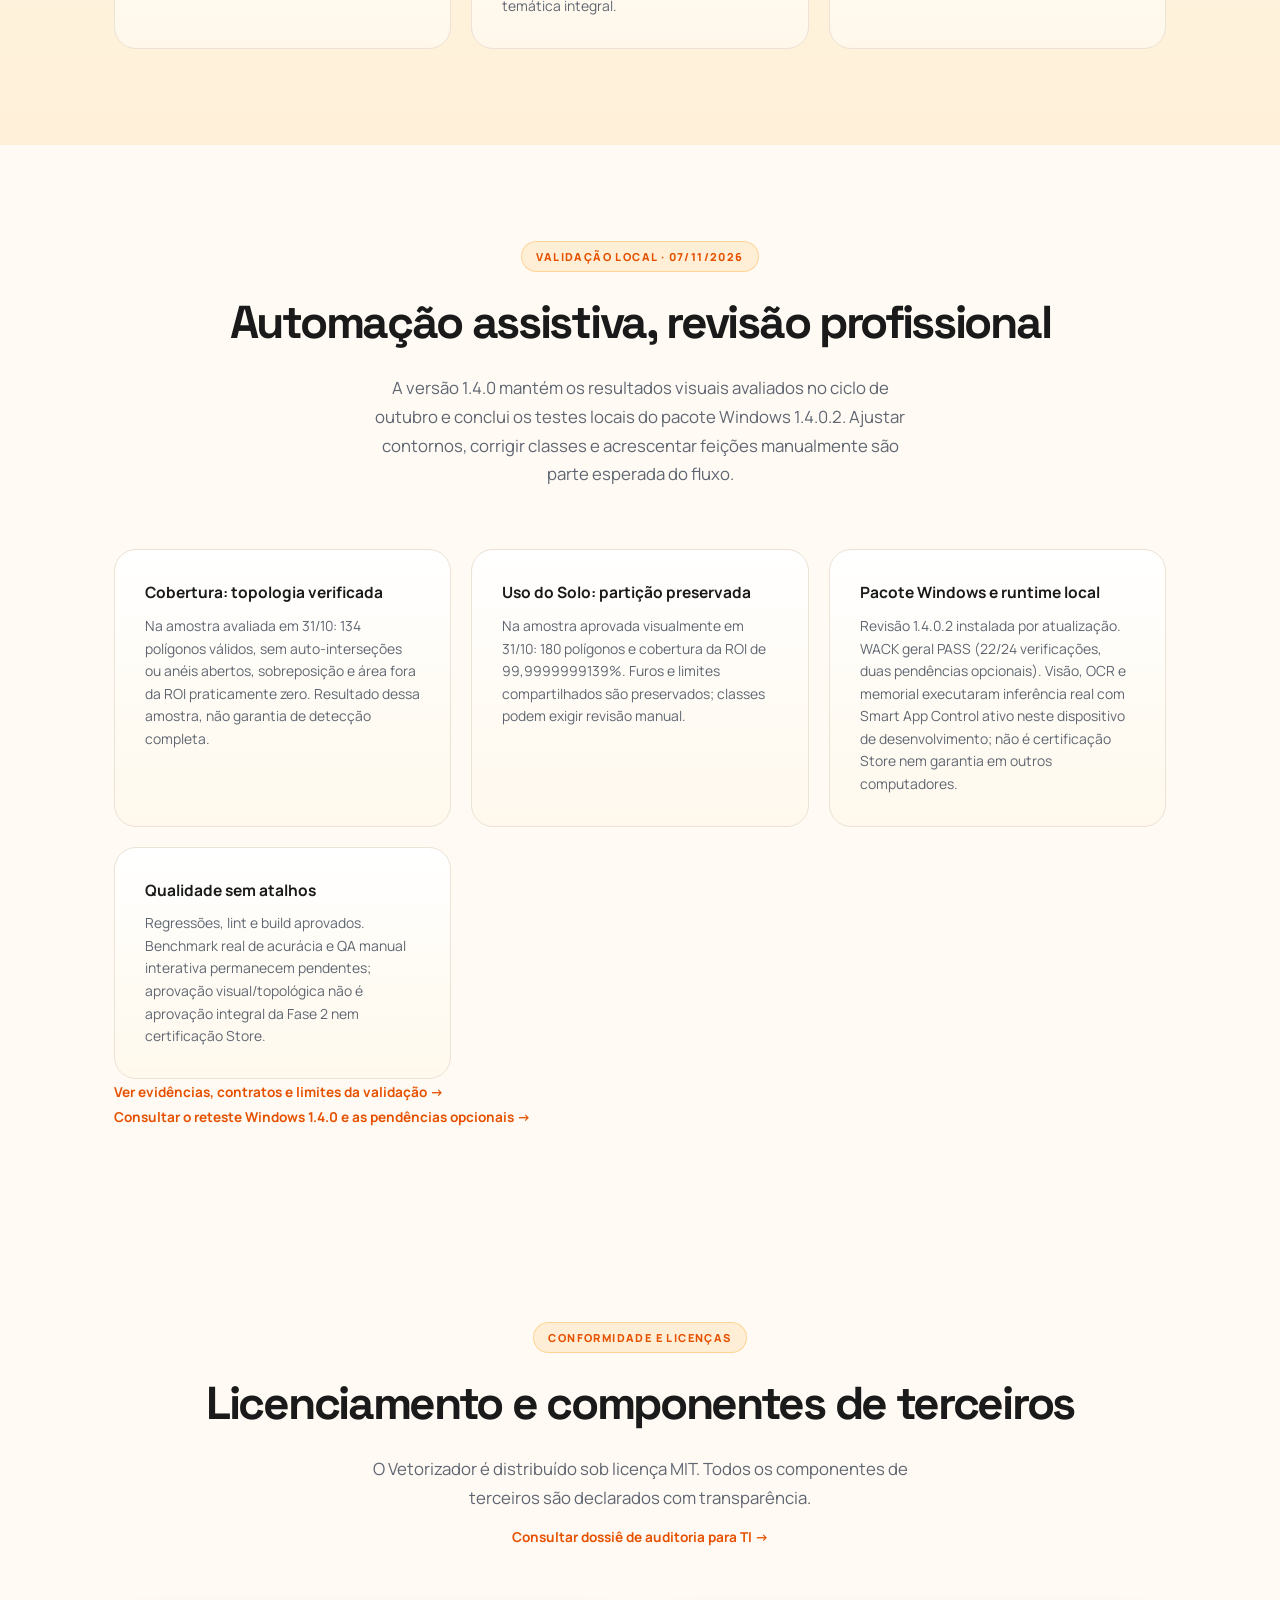
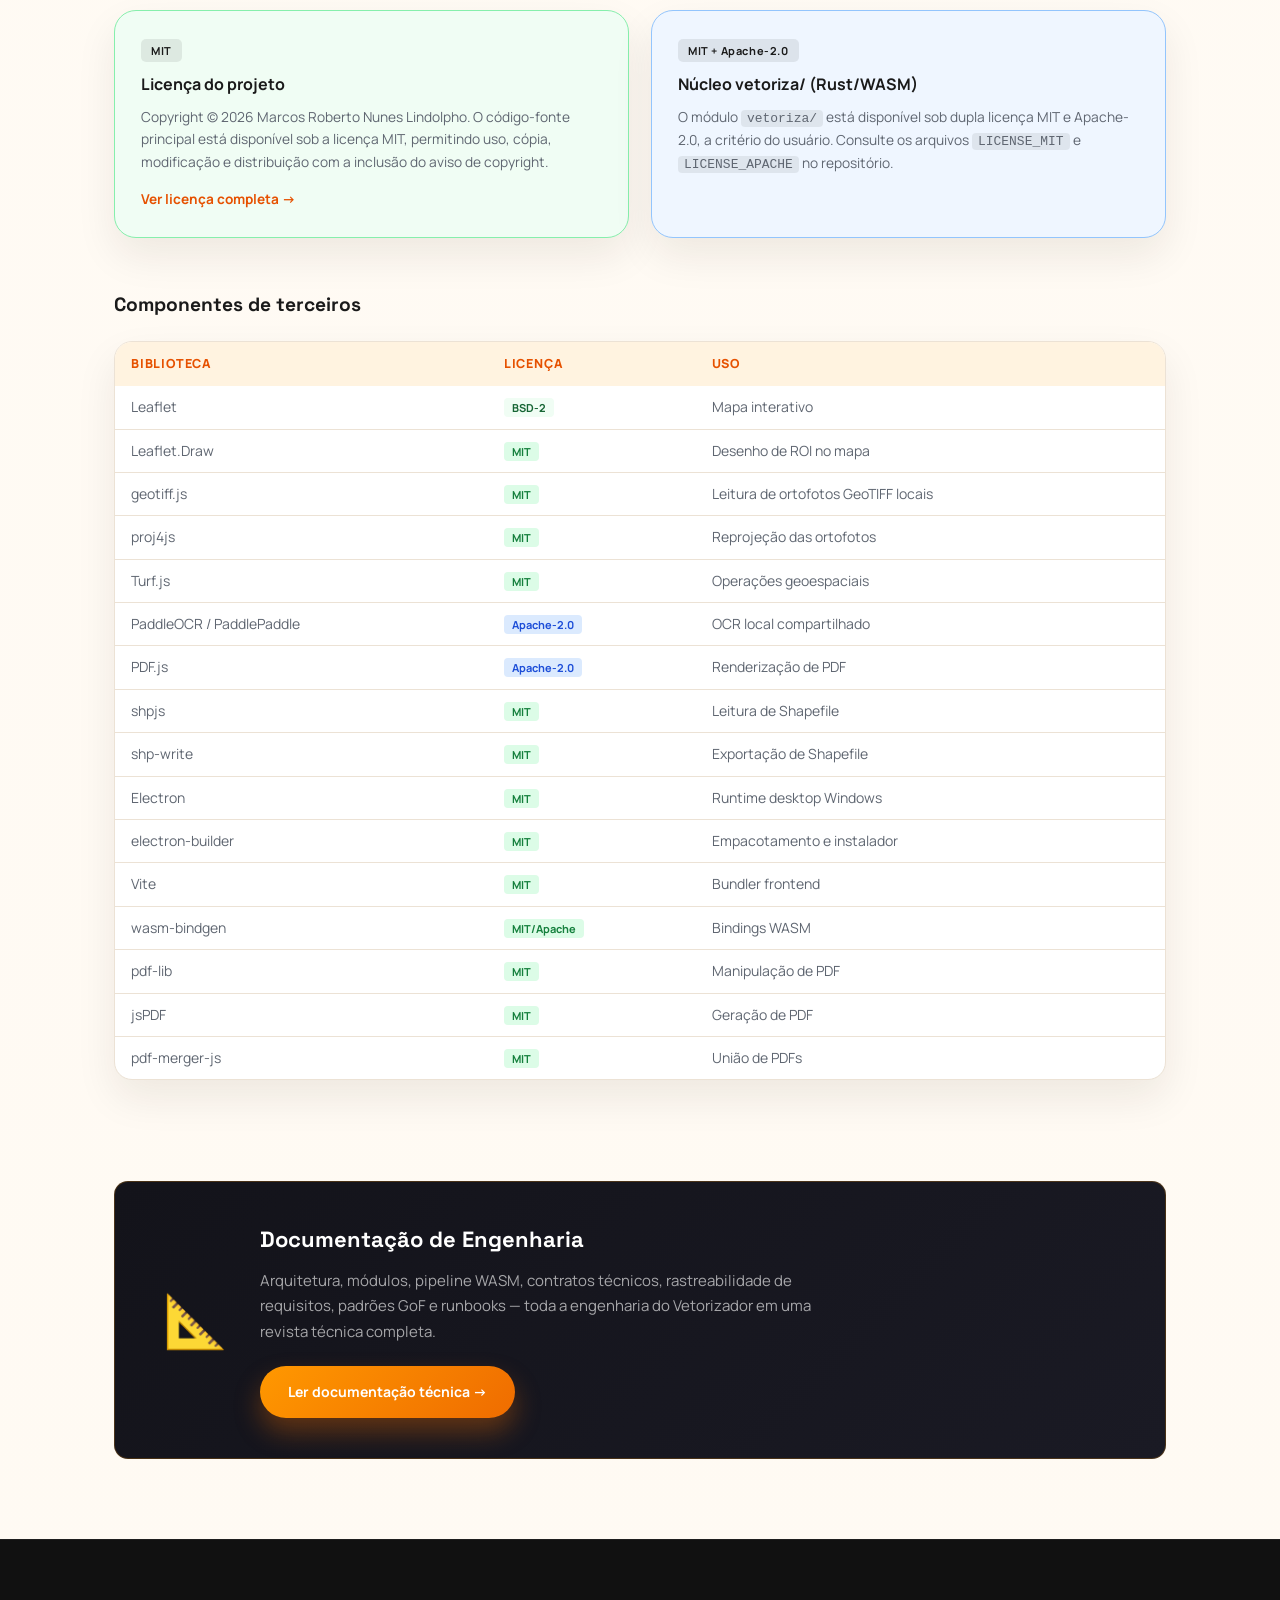
==== commit 5e13746a: "Update" ====
--- a/index.html
+++ b/index.html
@@ -68,7 +68,7 @@
             <span class="badge">PaddleOCR local</span>
             <span class="badge">WinApp CLI</span>
             <span class="badge">NSIS + MSIX</span>
-            <span class="badge">Engenharia 1.4.0 · novembro/2026</span>
+            <span class="badge">Engenharia 1.4.4 · novembro/2026</span>
           </div>
           <p class="hero-kicker">Software operacional para times privados que precisam entregar mais</p>
           <h1 class="hero-title">
@@ -473,6 +473,24 @@
     </div>
   </section>
 
+  <section id="iat-geopr" class="section">
+    <div class="container">
+      <div class="section-header">
+        <span class="section-tag">Evolução do produto · Em pausa (stand by)</span>
+        <h2>Integração IAT / GeoPR</h2>
+        <p>O protótipo explorou o carregamento direto no mapa de ortofotos e camadas de nascentes, drenagem,
+          municípios, unidades de conservação, uso e cobertura da terra e curvas de nível, com seleção por listas.
+          A proposta incluía usar as ortofotos também para vetorizar a área de interesse.</p>
+        <p><strong>A integração não está disponível no aplicativo e não fará parte do próximo pacote para
+          a Microsoft Store.</strong> Camadas temáticas responderam em testes amostrais, mas o serviço de ortofotos
+          do Alto Iguaçu não entregou imagens nos testes. A retomada depende de validar o carregamento real,
+          a precisão posicional e os direitos de uso, sem data anunciada.</p>
+        <p>Continuam disponíveis os fluxos de ortofotos por arquivo local ou URL de servidor compatível.
+          <a href="engenharia/index.html#iat-geopr">Ver critérios técnicos de retomada</a>.</p>
+      </div>
+    </div>
+  </section>
+
   <!-- ===== TECNOLOGIA ===== -->
   <section id="tecnologia" class="section">
     <div class="container">
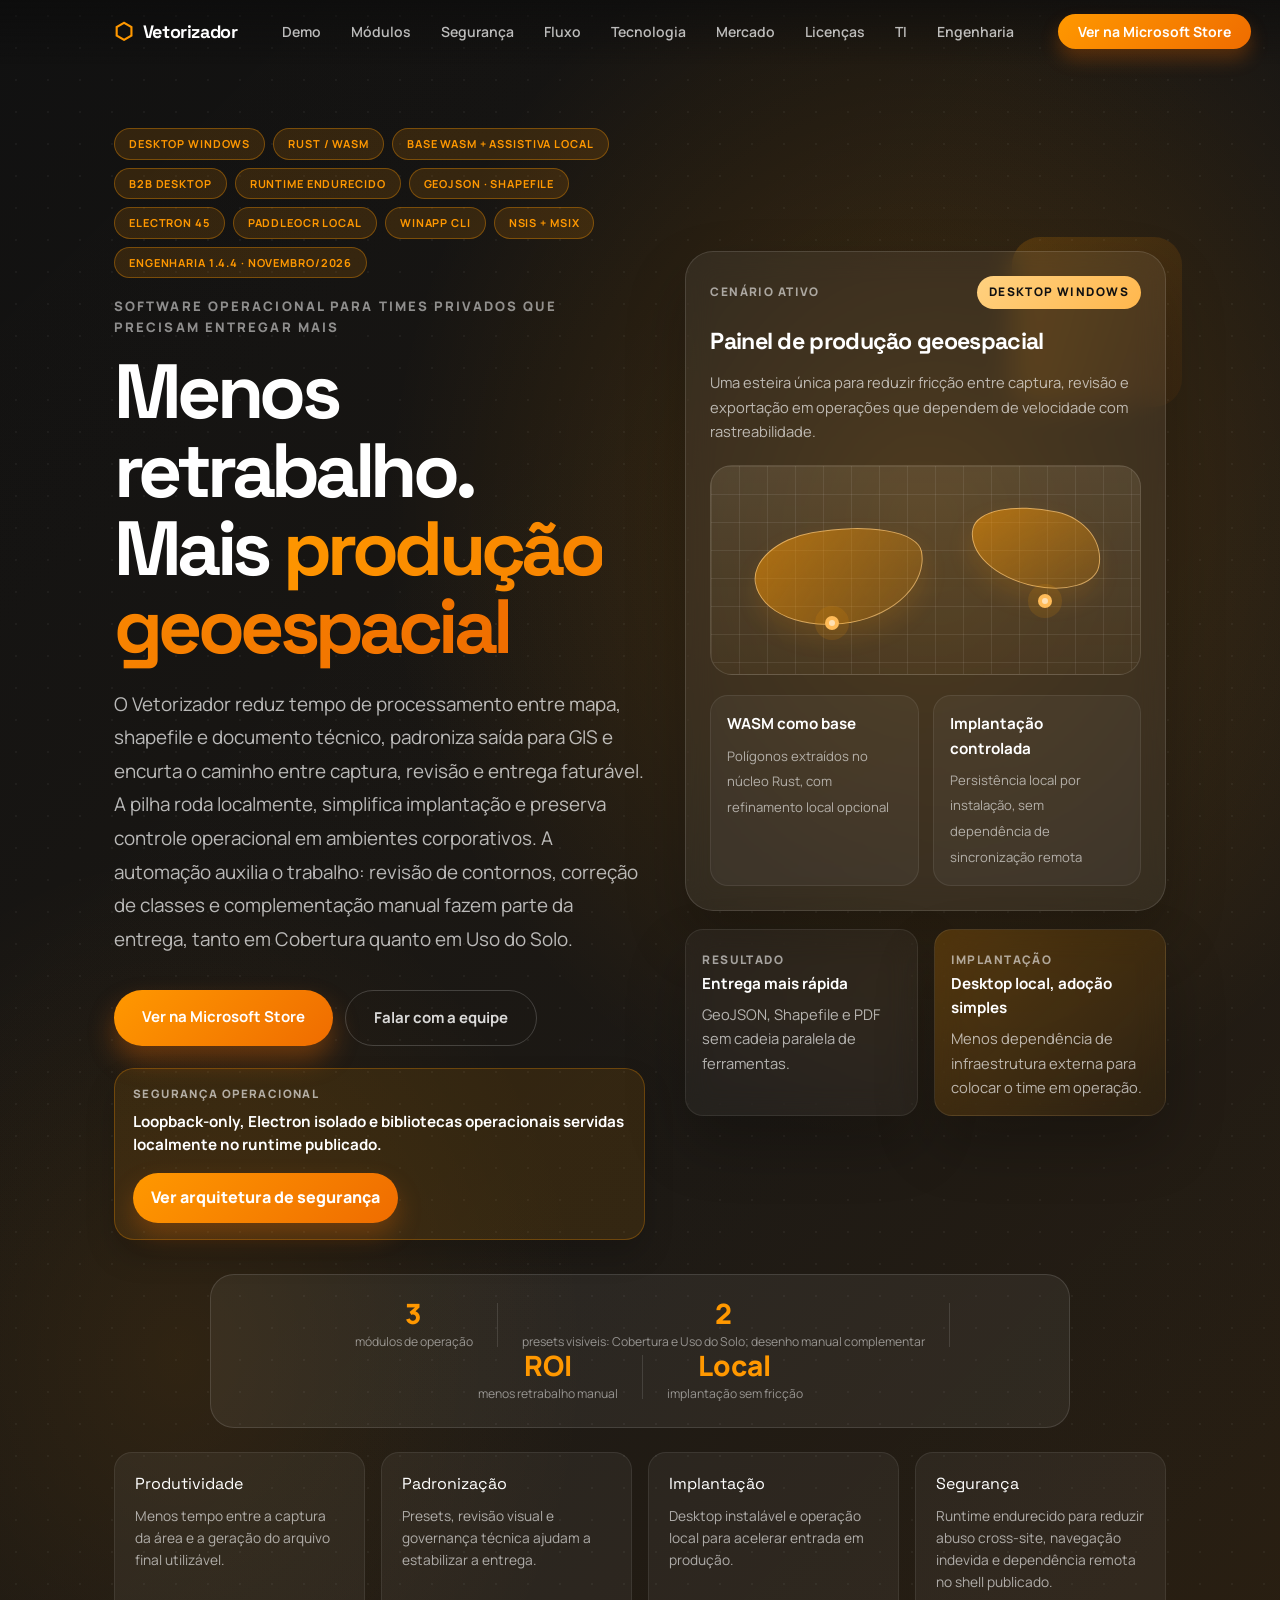
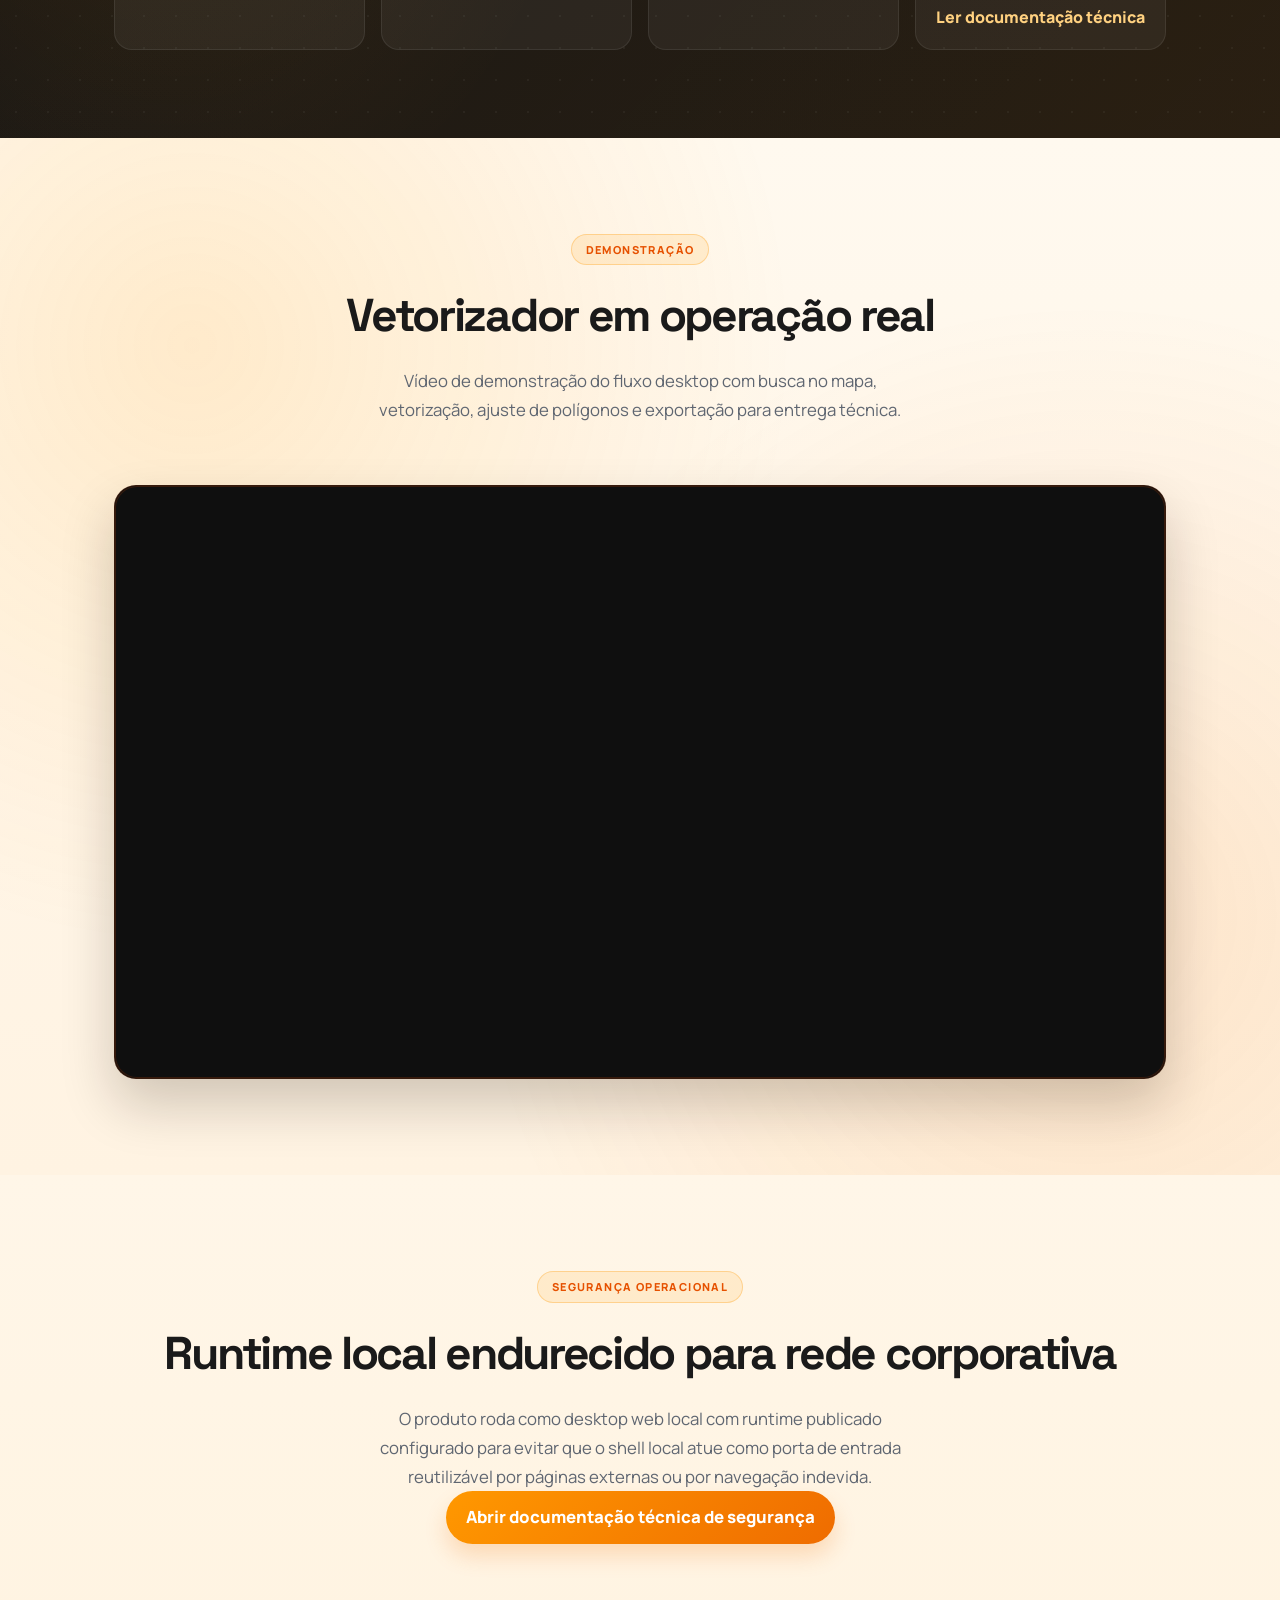
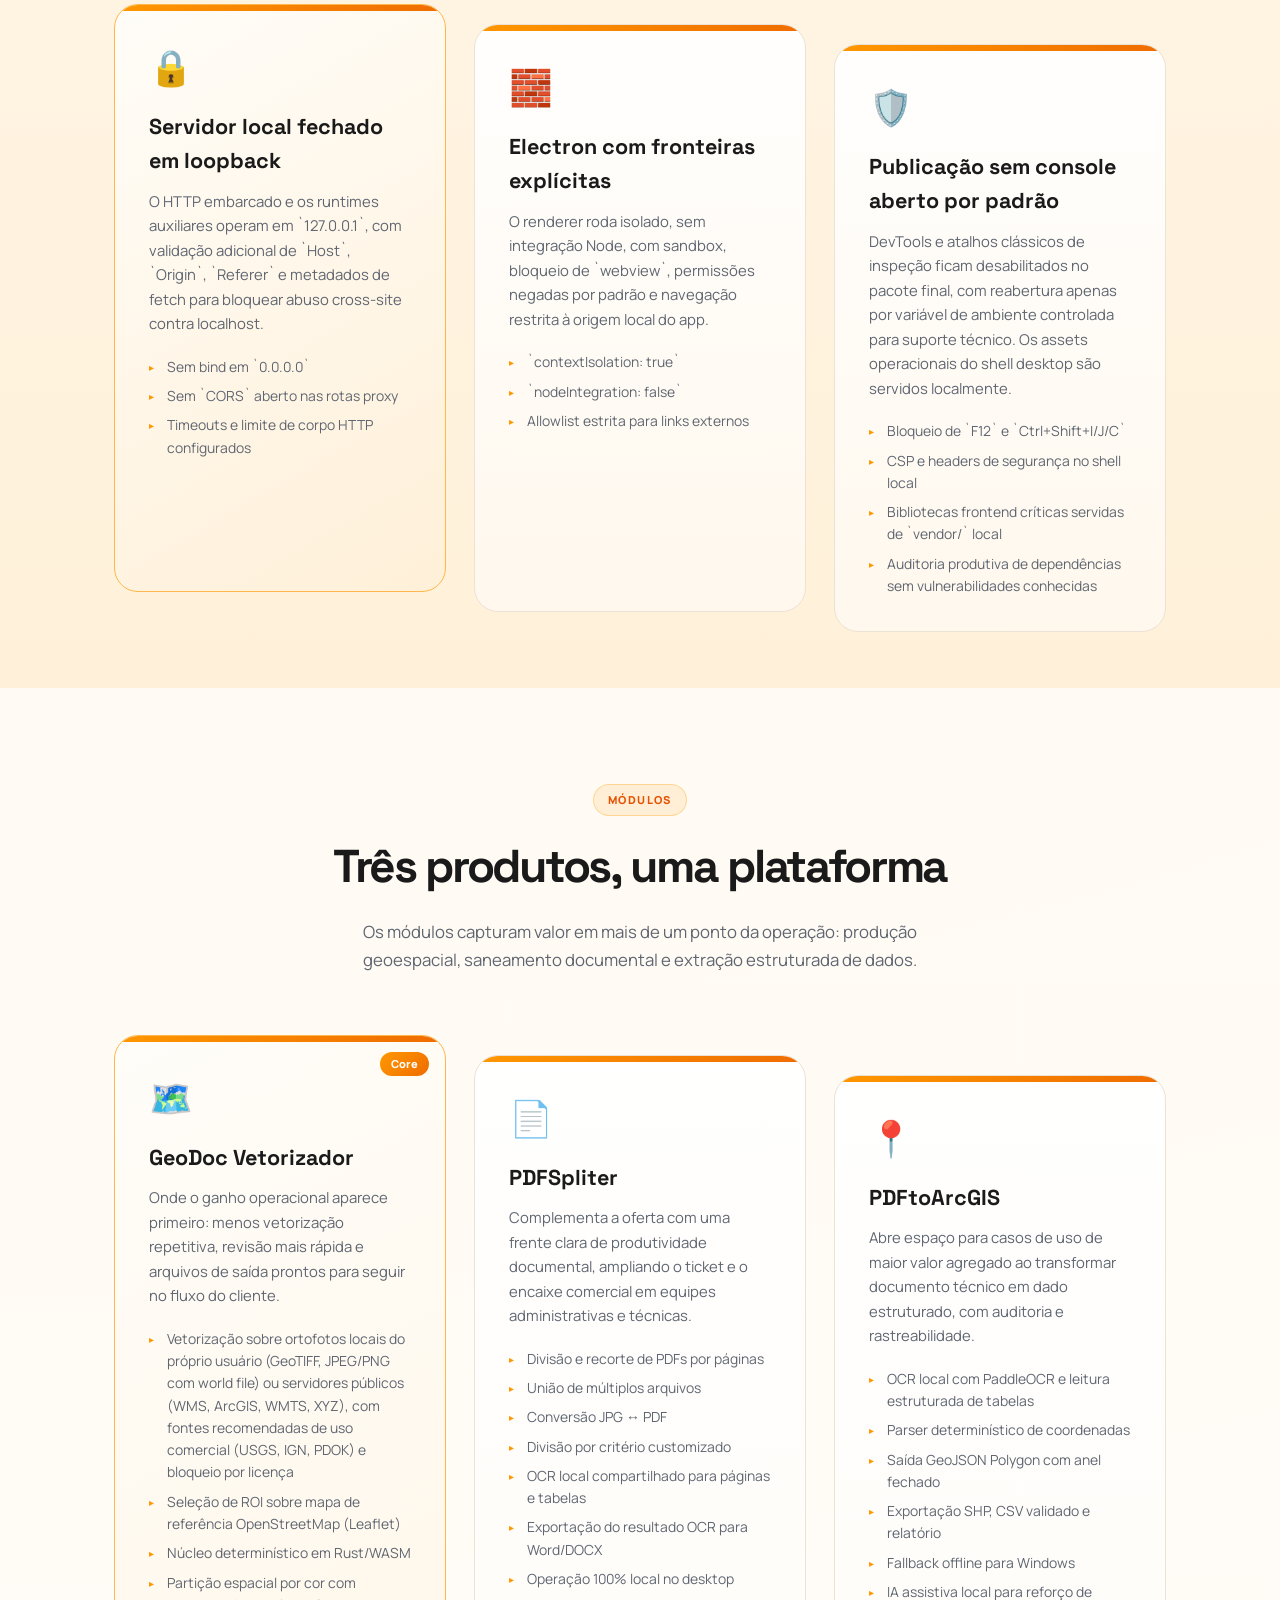
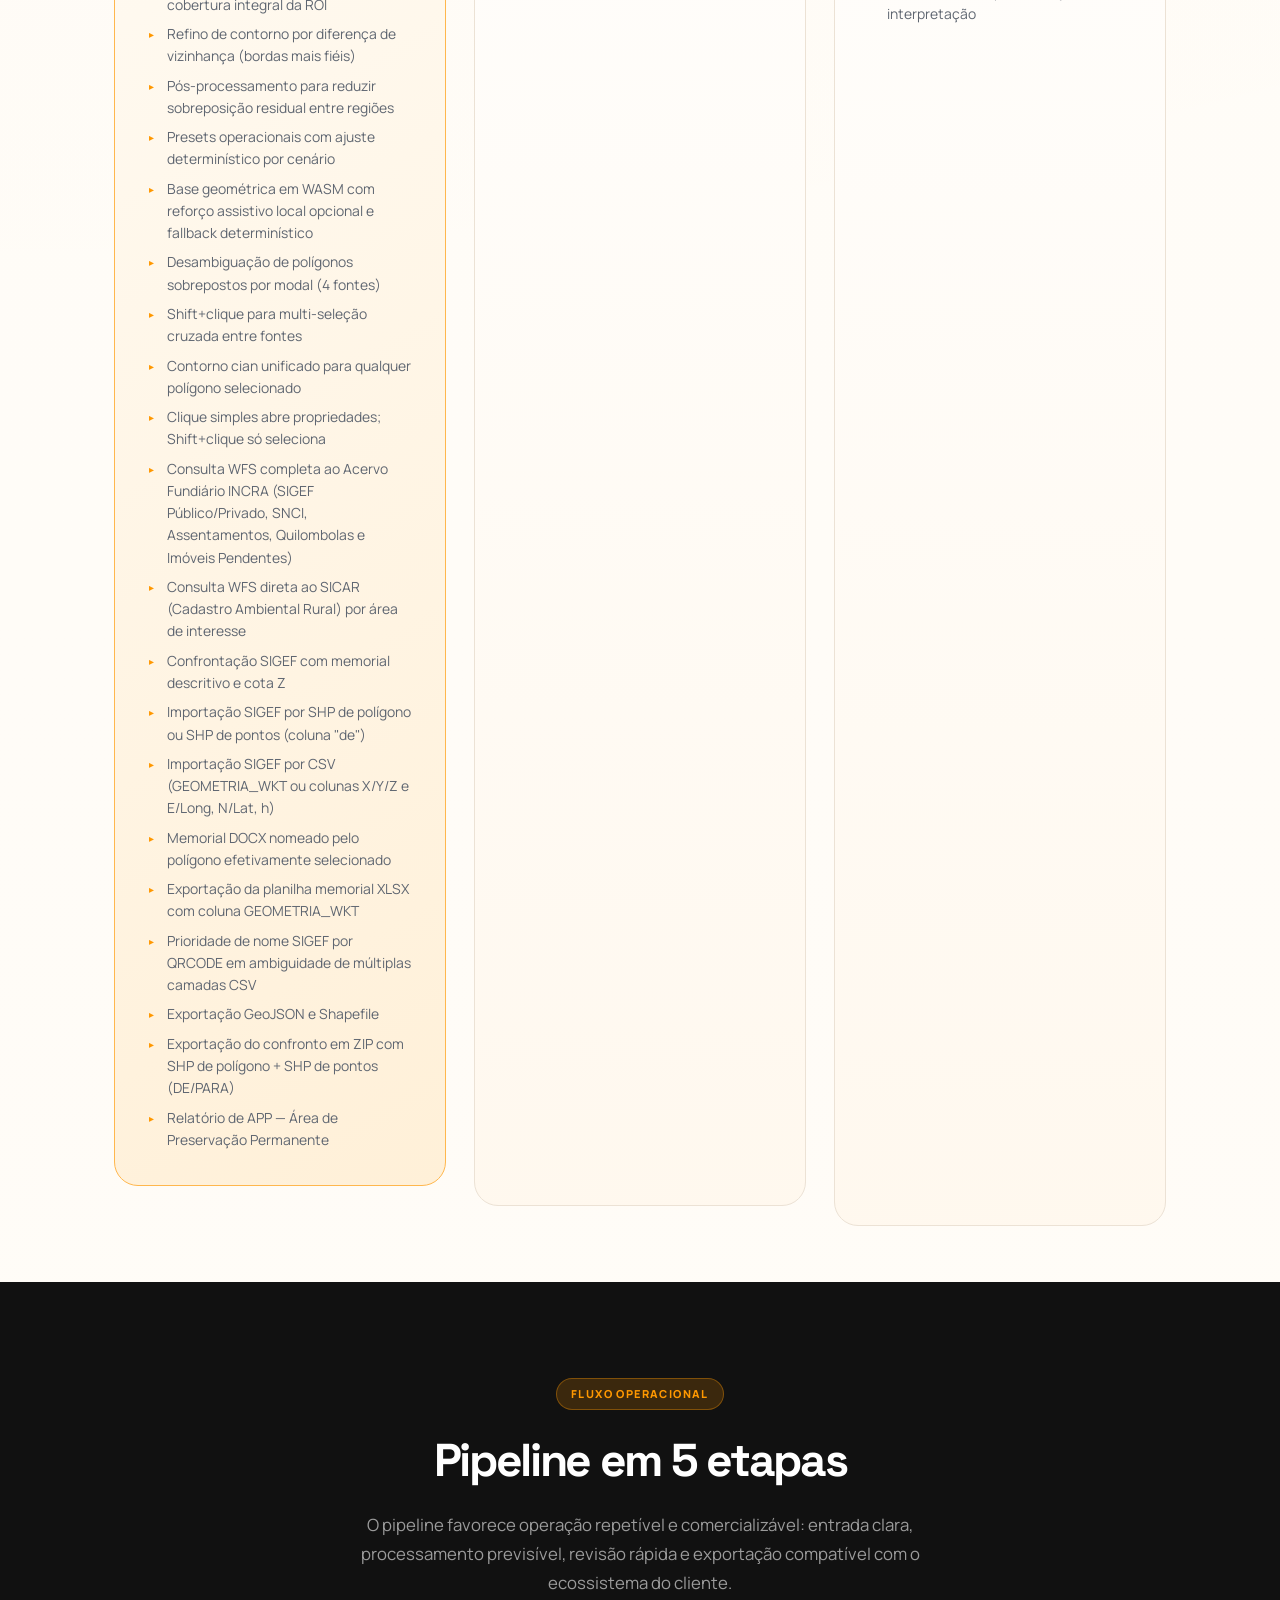
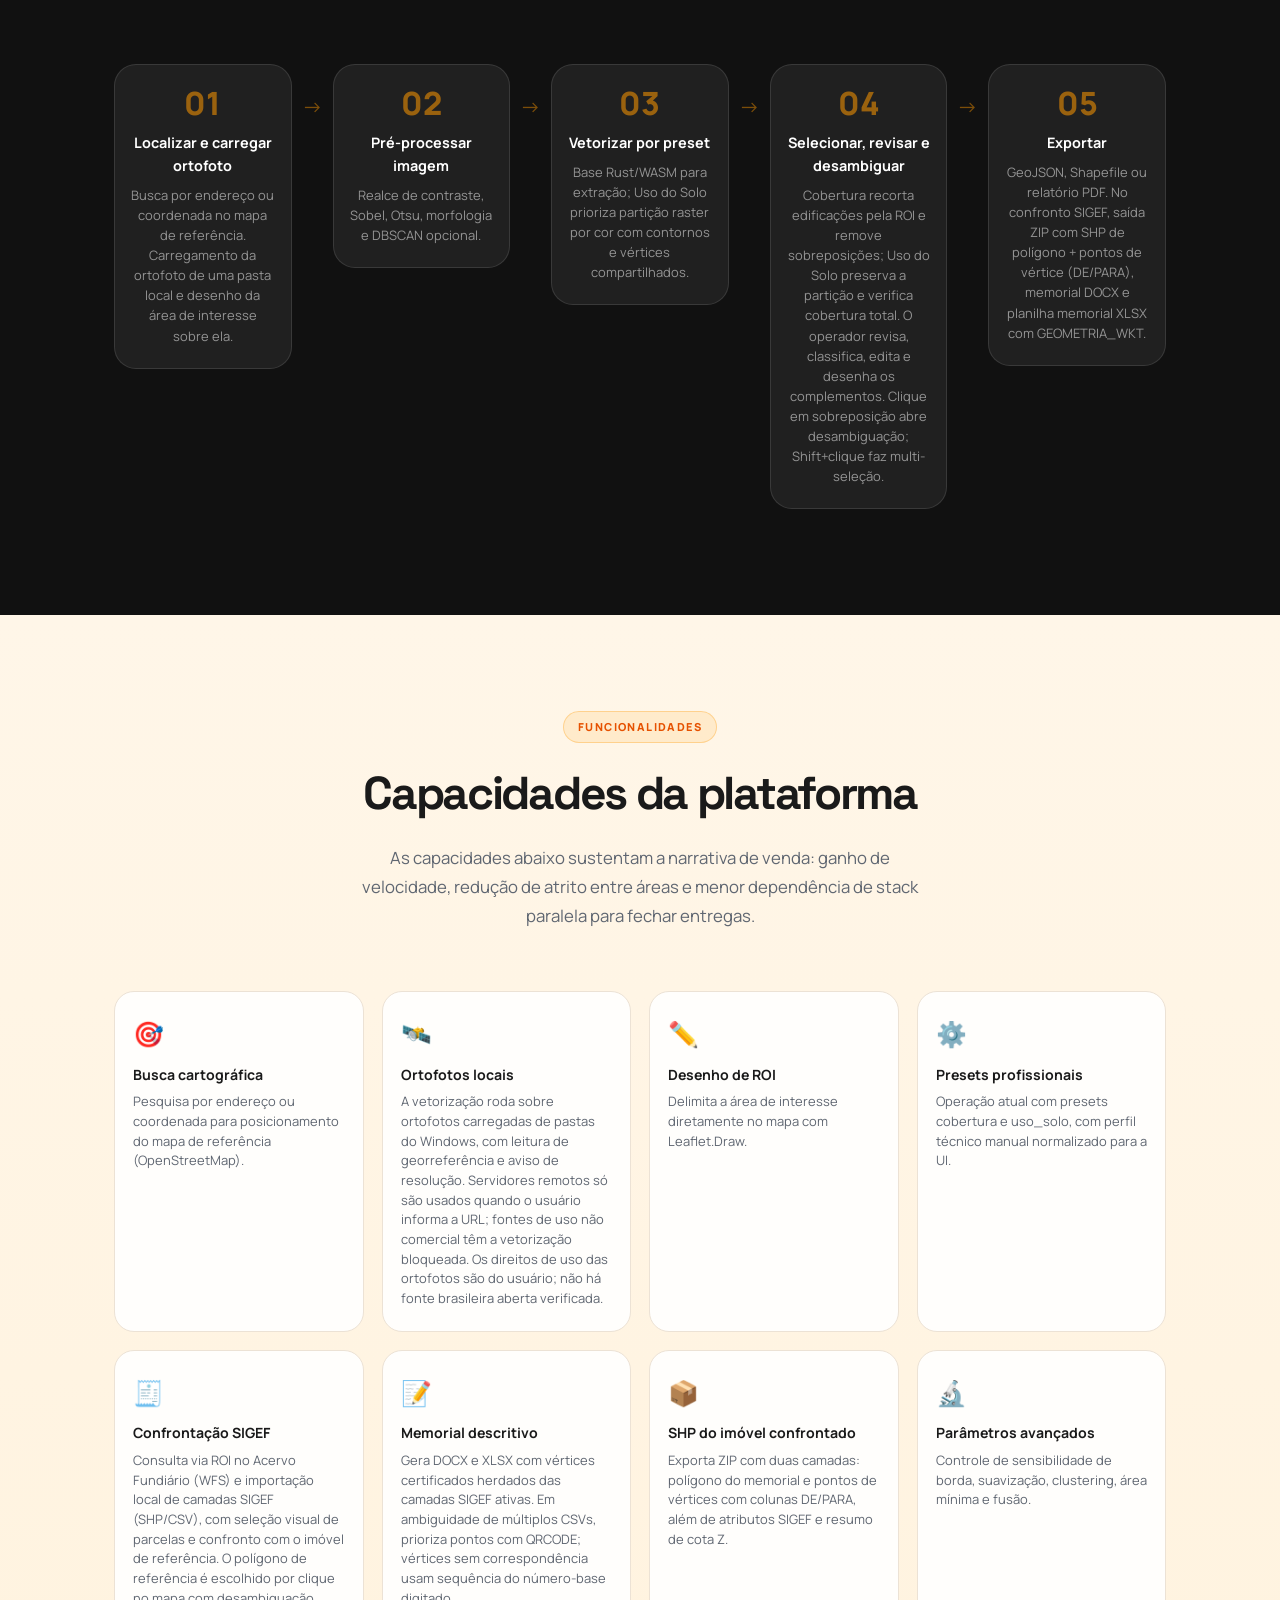
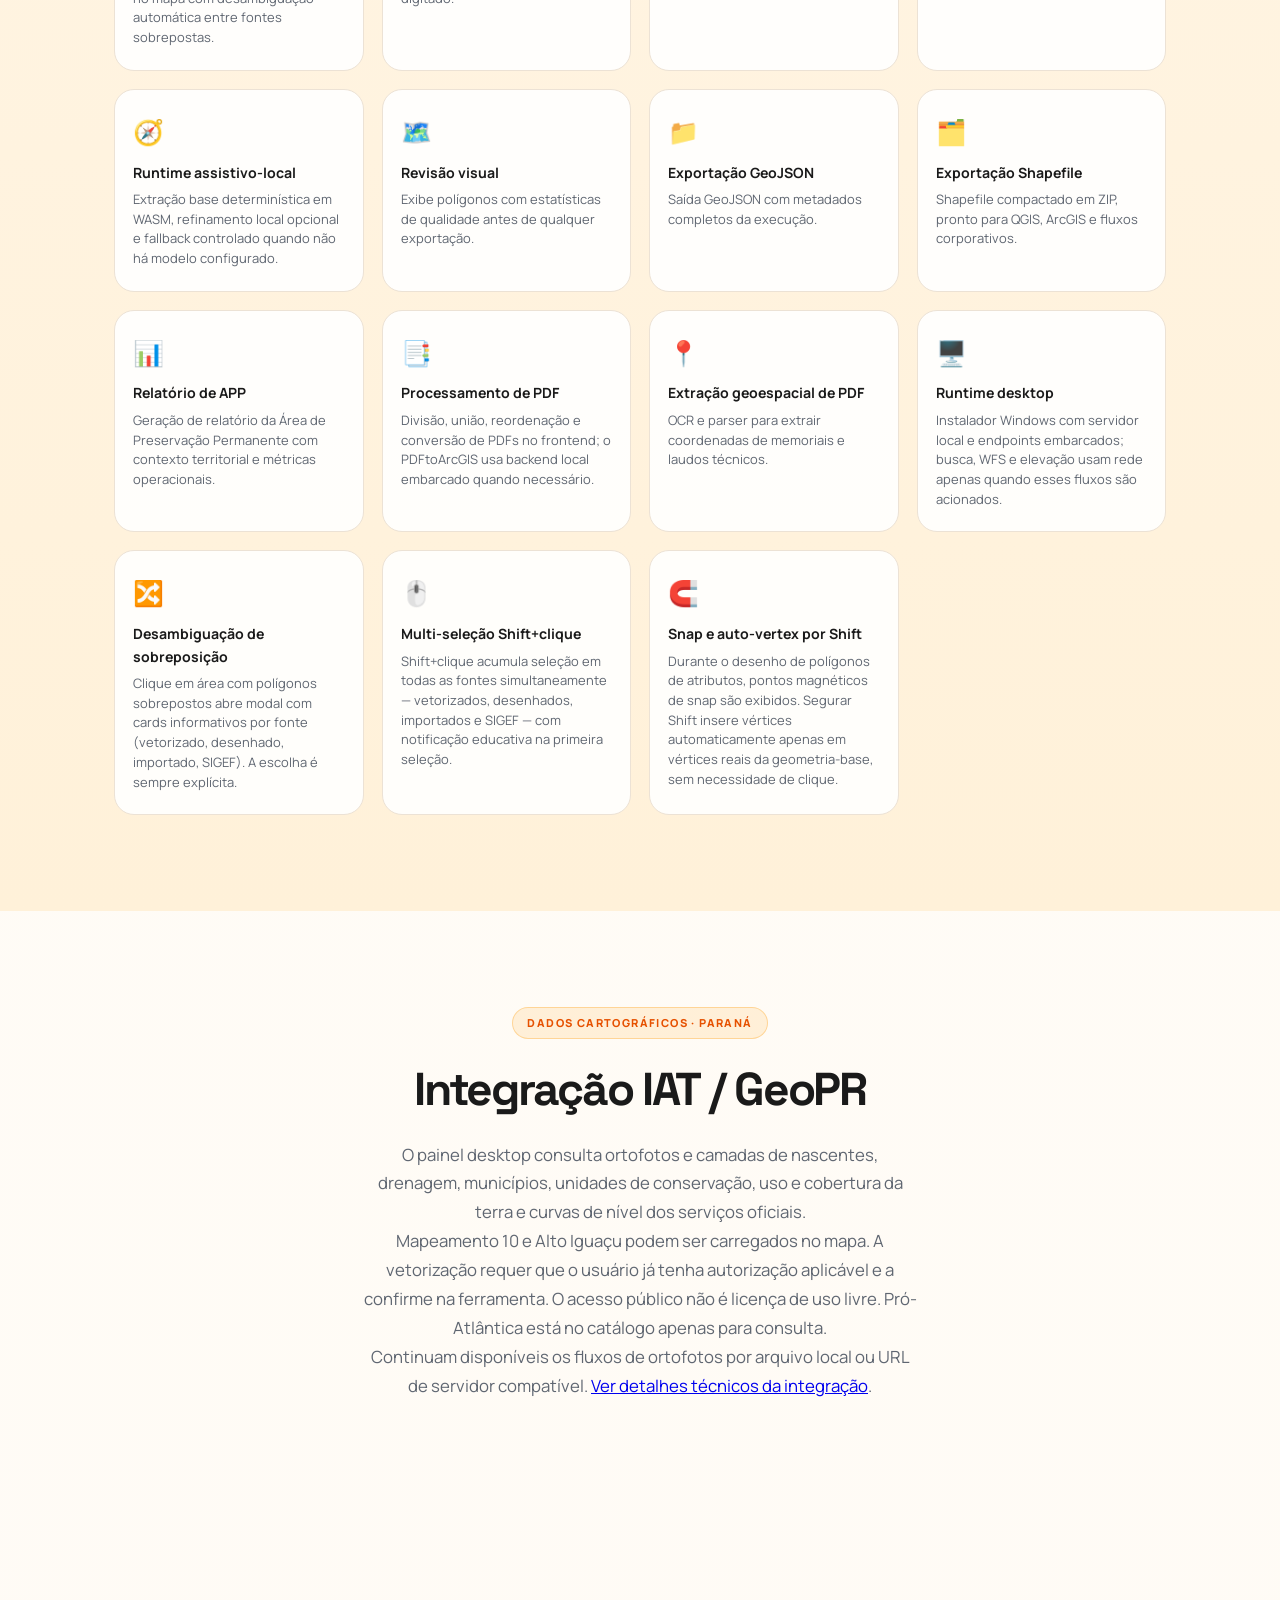
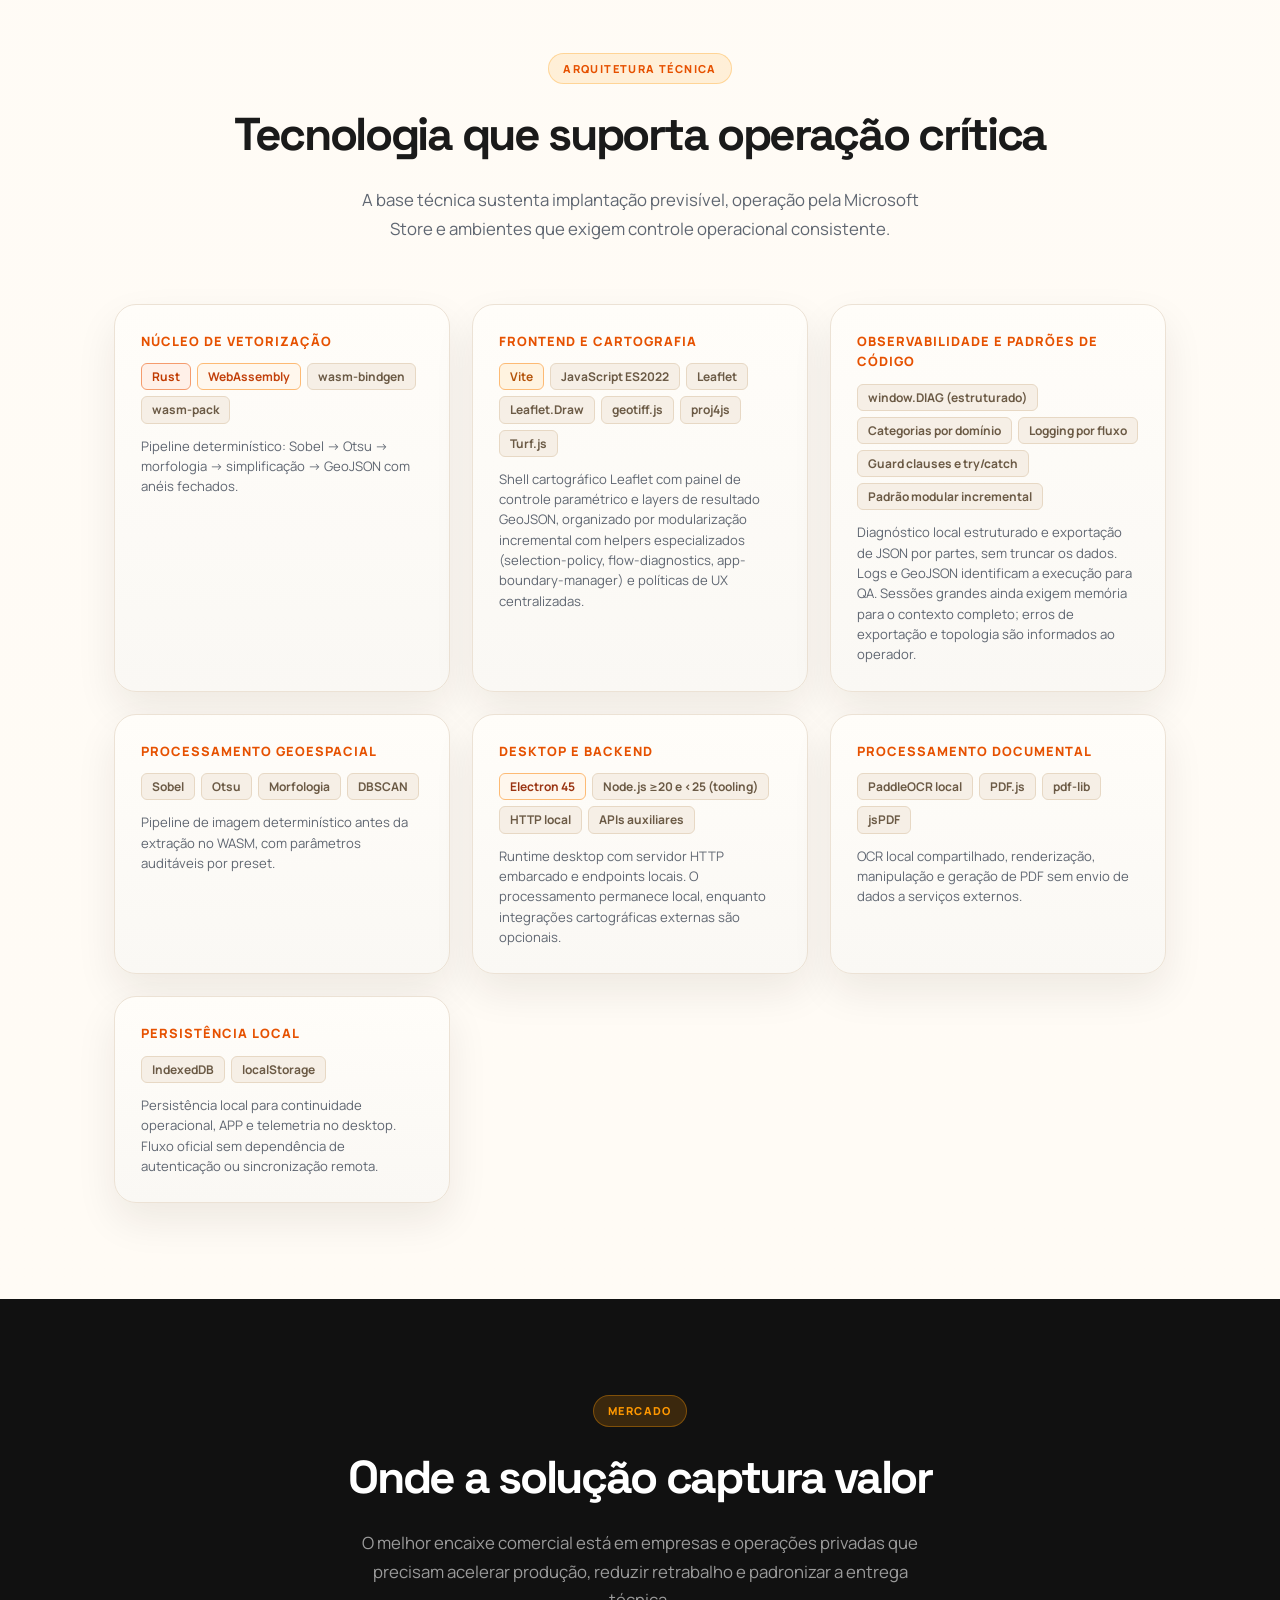
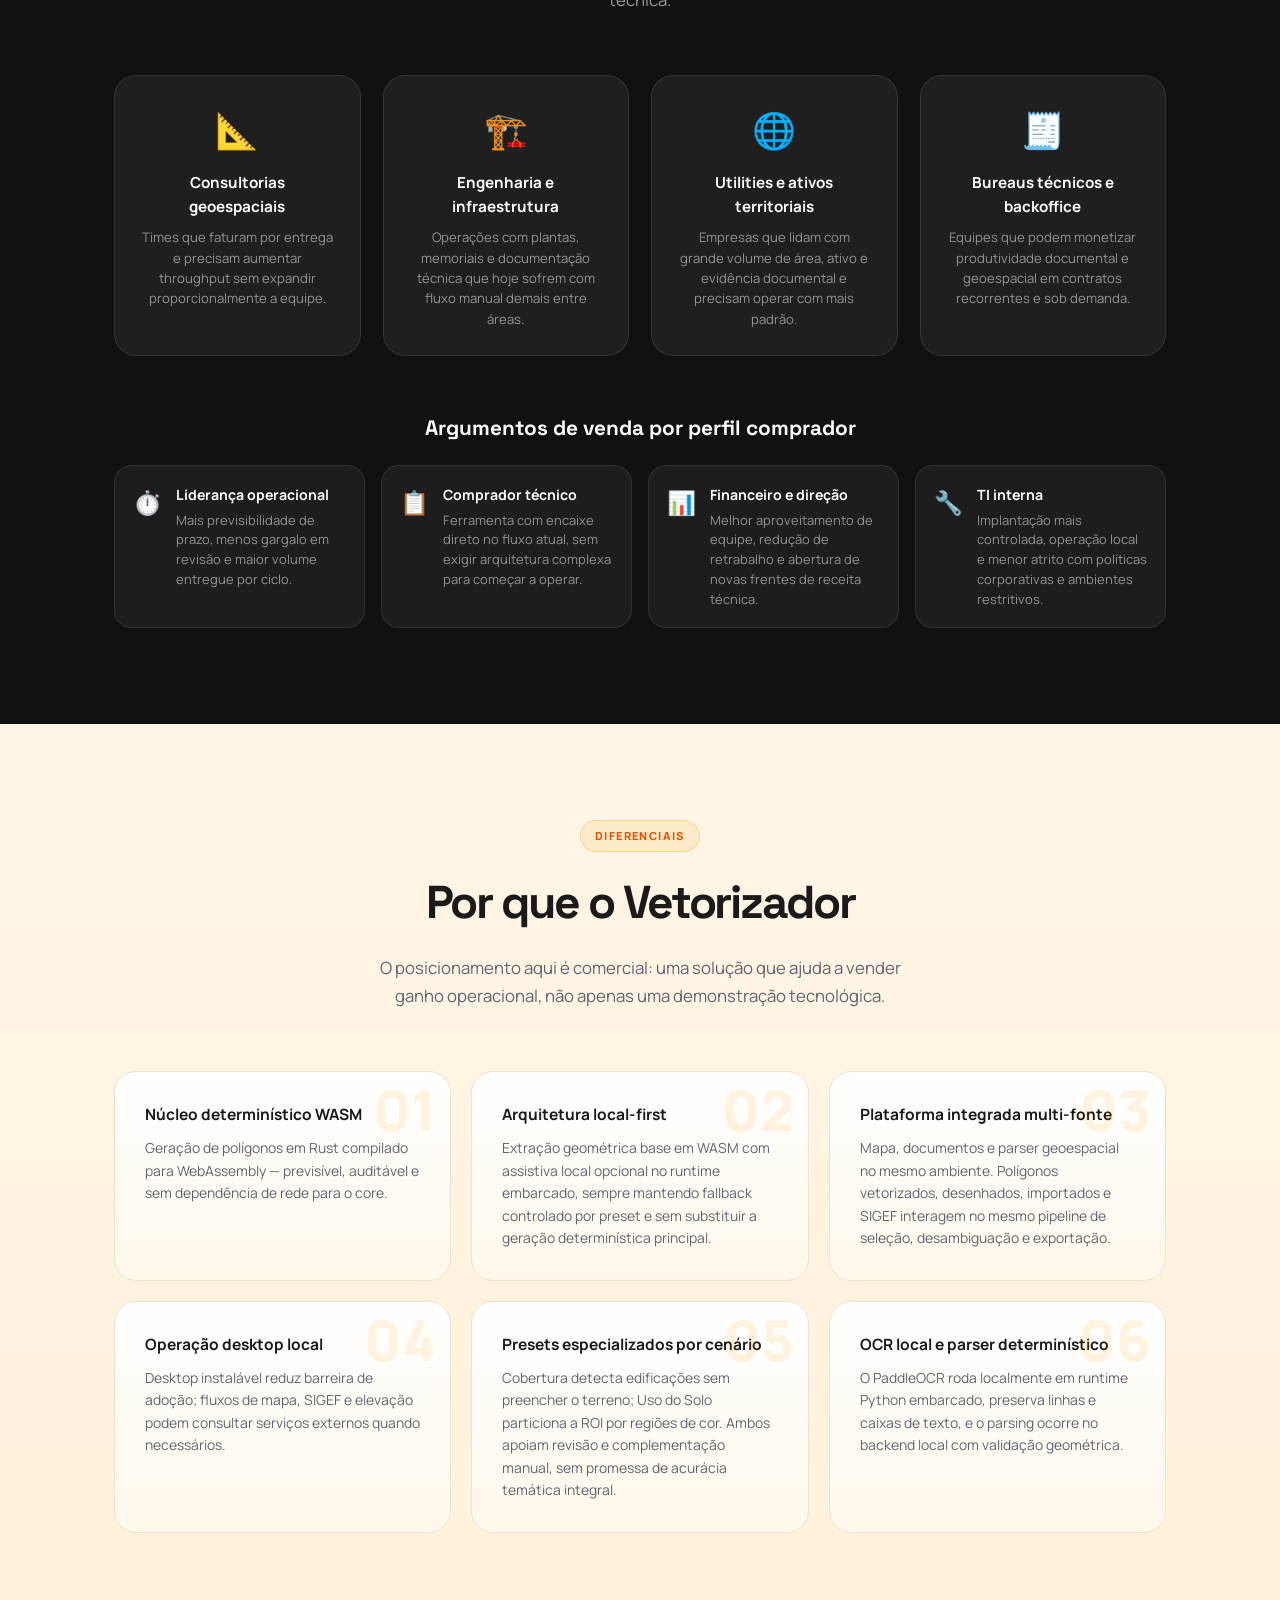
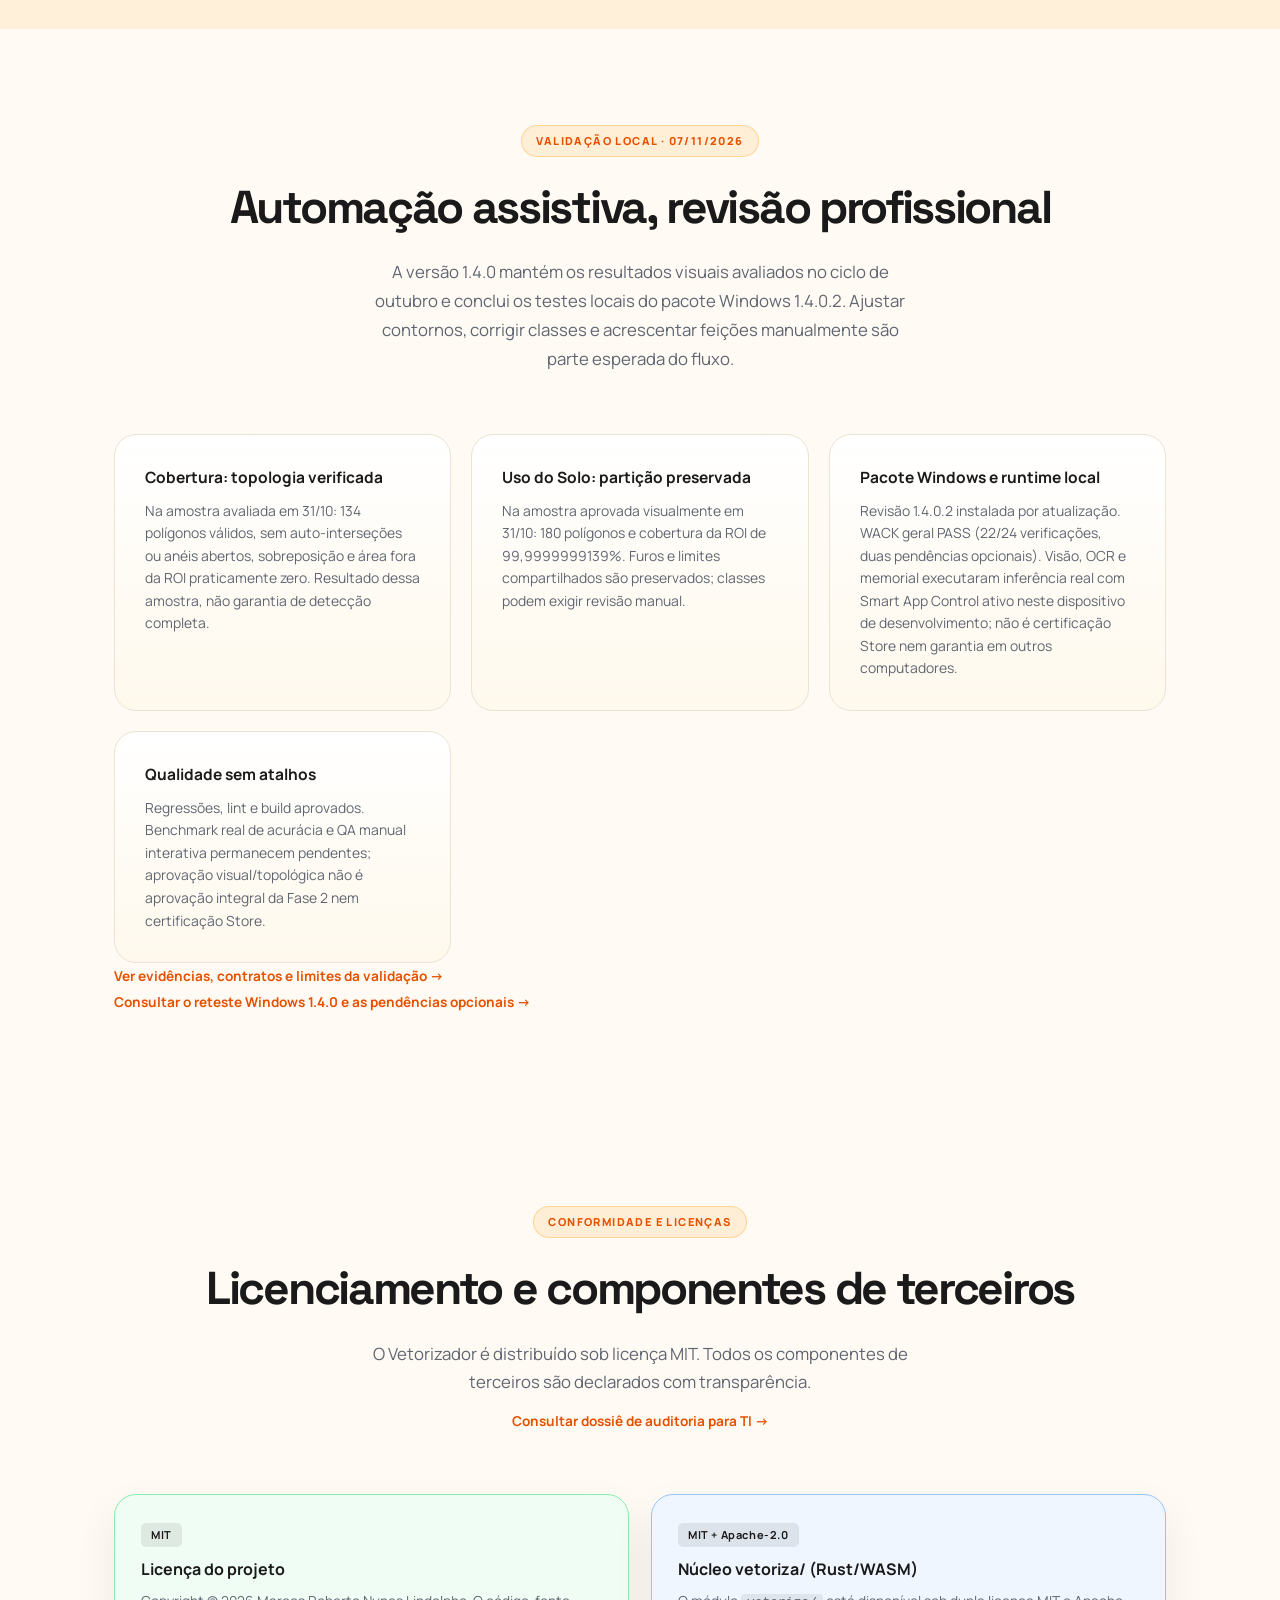
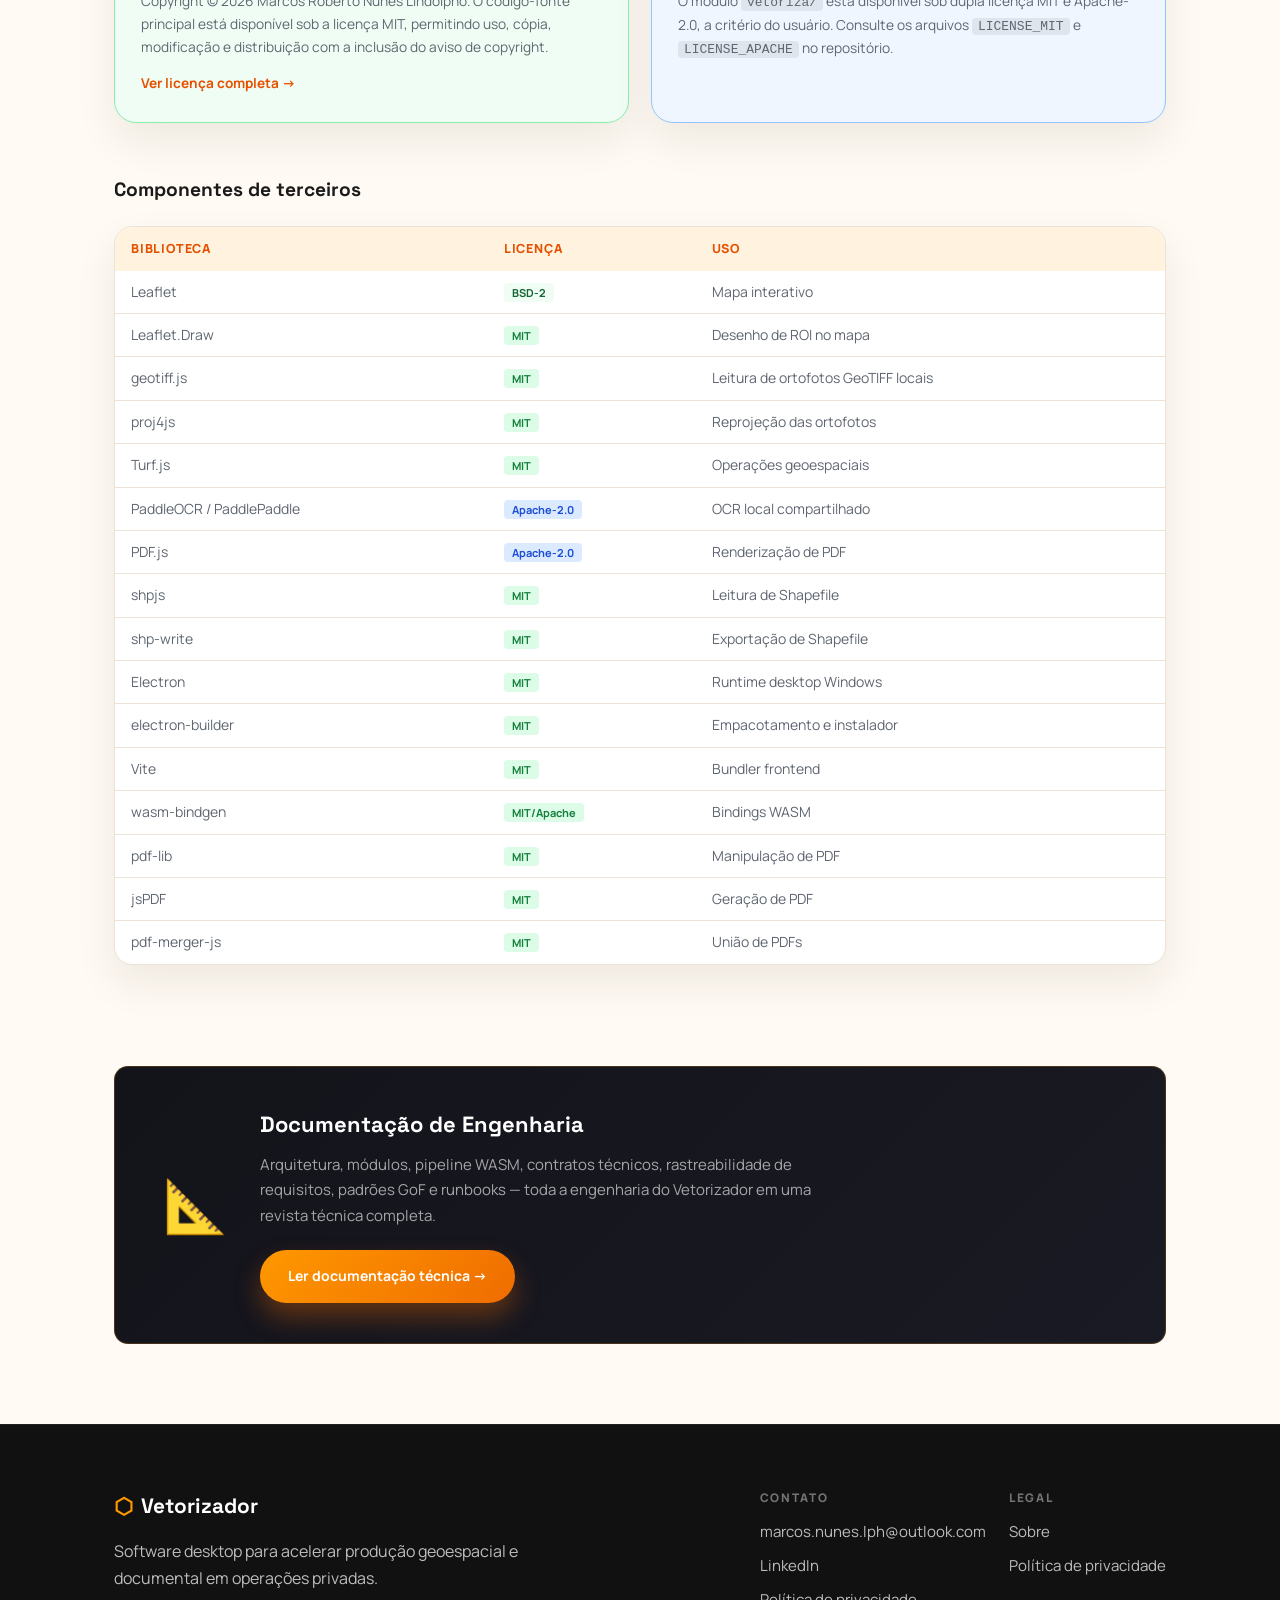
==== commit 3e649474: "Update" ====
--- a/index.html
+++ b/index.html
@@ -476,17 +476,15 @@
   <section id="iat-geopr" class="section">
     <div class="container">
       <div class="section-header">
-        <span class="section-tag">Evolução do produto · Em pausa (stand by)</span>
+        <span class="section-tag">Dados cartográficos · Paraná</span>
         <h2>Integração IAT / GeoPR</h2>
-        <p>O protótipo explorou o carregamento direto no mapa de ortofotos e camadas de nascentes, drenagem,
-          municípios, unidades de conservação, uso e cobertura da terra e curvas de nível, com seleção por listas.
-          A proposta incluía usar as ortofotos também para vetorizar a área de interesse.</p>
-        <p><strong>A integração não está disponível no aplicativo e não fará parte do próximo pacote para
-          a Microsoft Store.</strong> Camadas temáticas responderam em testes amostrais, mas o serviço de ortofotos
-          do Alto Iguaçu não entregou imagens nos testes. A retomada depende de validar o carregamento real,
-          a precisão posicional e os direitos de uso, sem data anunciada.</p>
+        <p>O painel desktop consulta ortofotos e camadas de nascentes, drenagem, municípios, unidades de
+          conservação, uso e cobertura da terra e curvas de nível dos serviços oficiais.</p>
+        <p>Mapeamento 10 e Alto Iguaçu podem ser carregados no mapa. A vetorização requer que o usuário
+          já tenha autorização aplicável e a confirme na ferramenta. O acesso público não é licença de
+          uso livre. Pró-Atlântica está no catálogo apenas para consulta.</p>
         <p>Continuam disponíveis os fluxos de ortofotos por arquivo local ou URL de servidor compatível.
-          <a href="engenharia/index.html#iat-geopr">Ver critérios técnicos de retomada</a>.</p>
+          <a href="engenharia/index.html#iat-geopr">Ver detalhes técnicos da integração</a>.</p>
       </div>
     </div>
   </section>
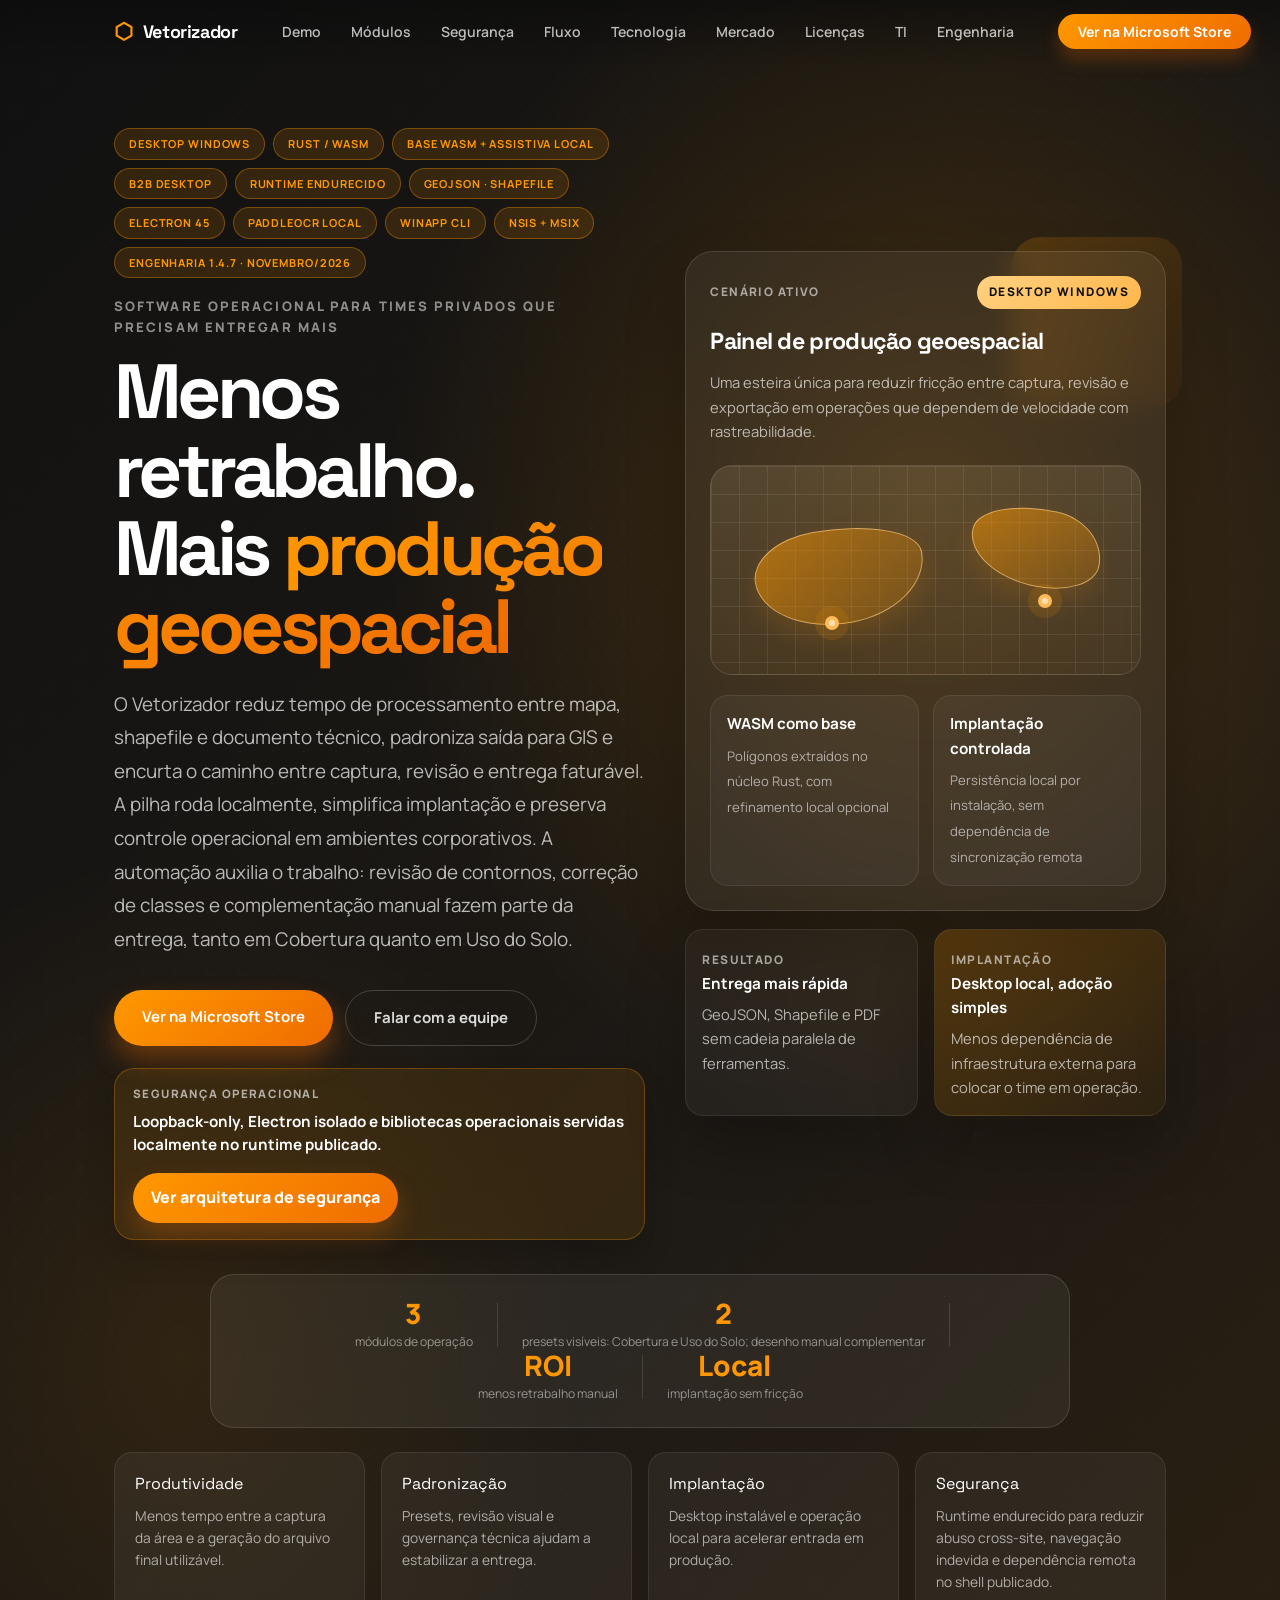
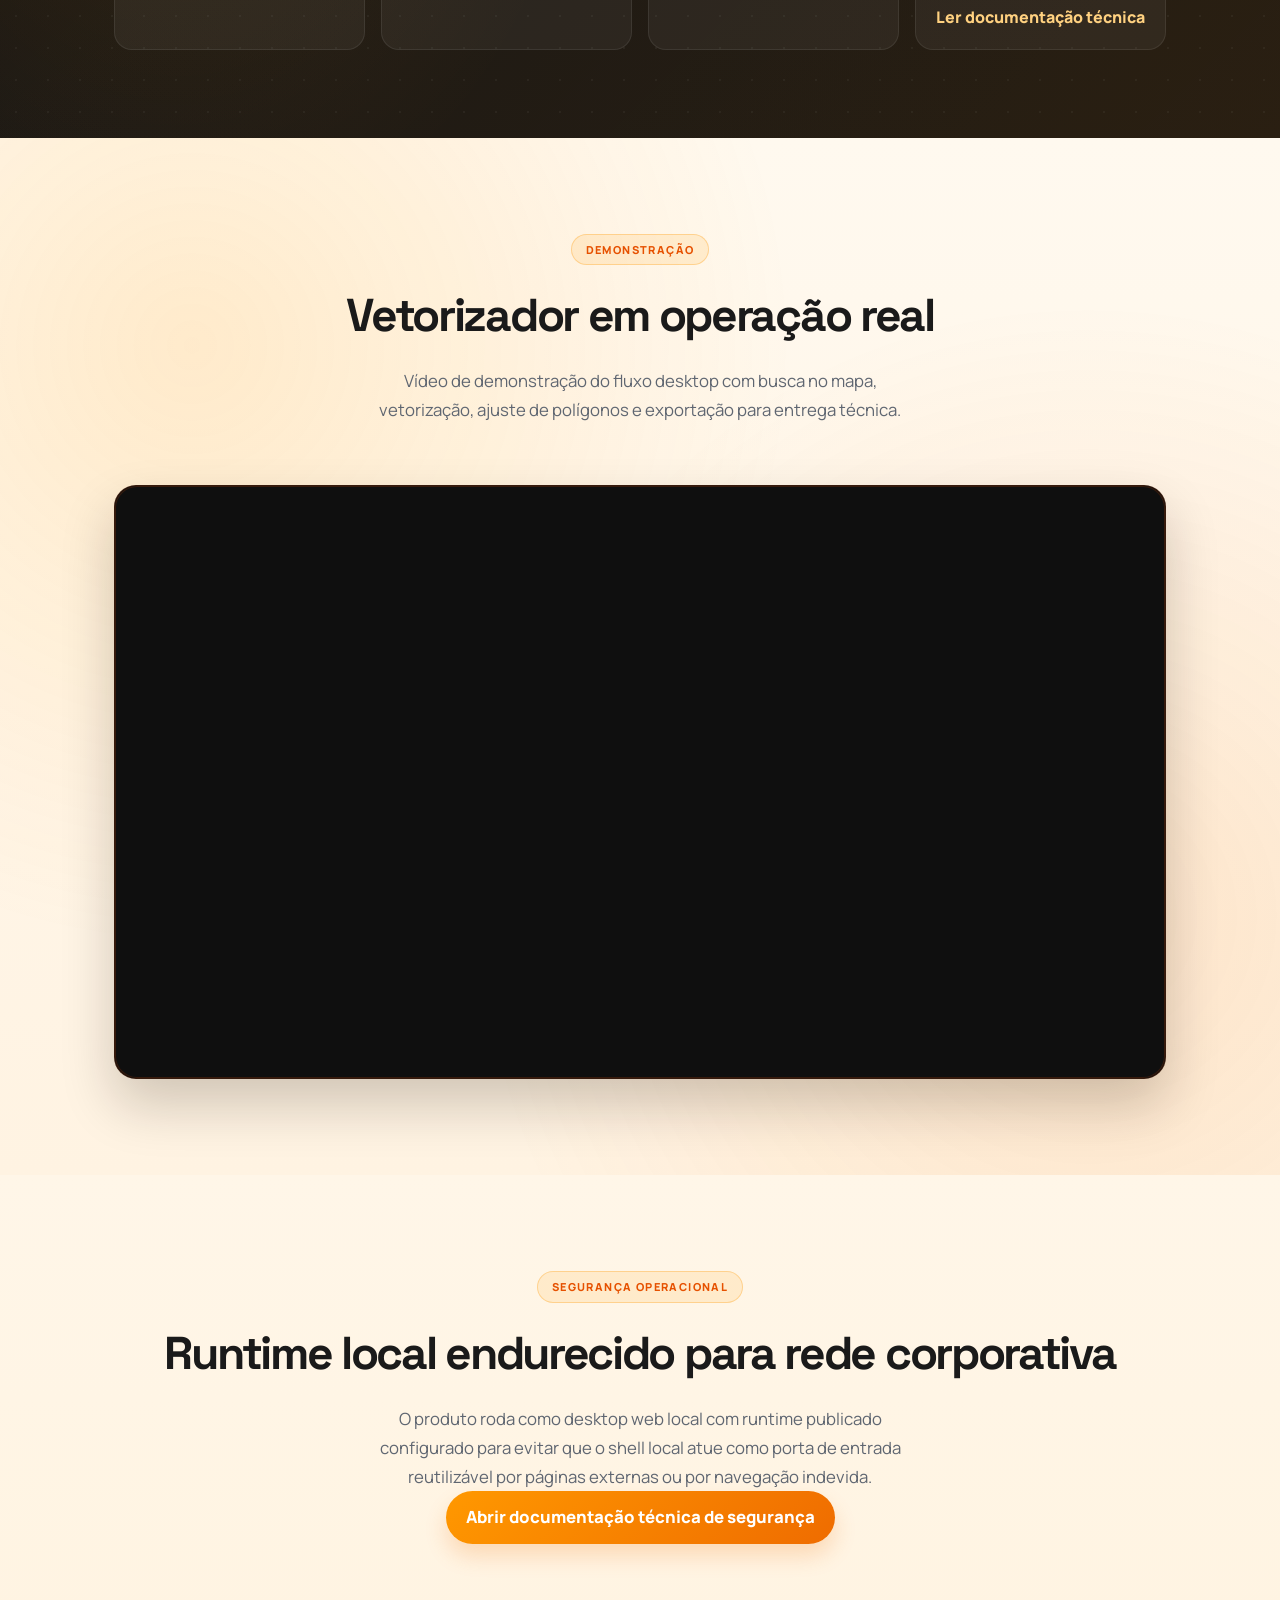
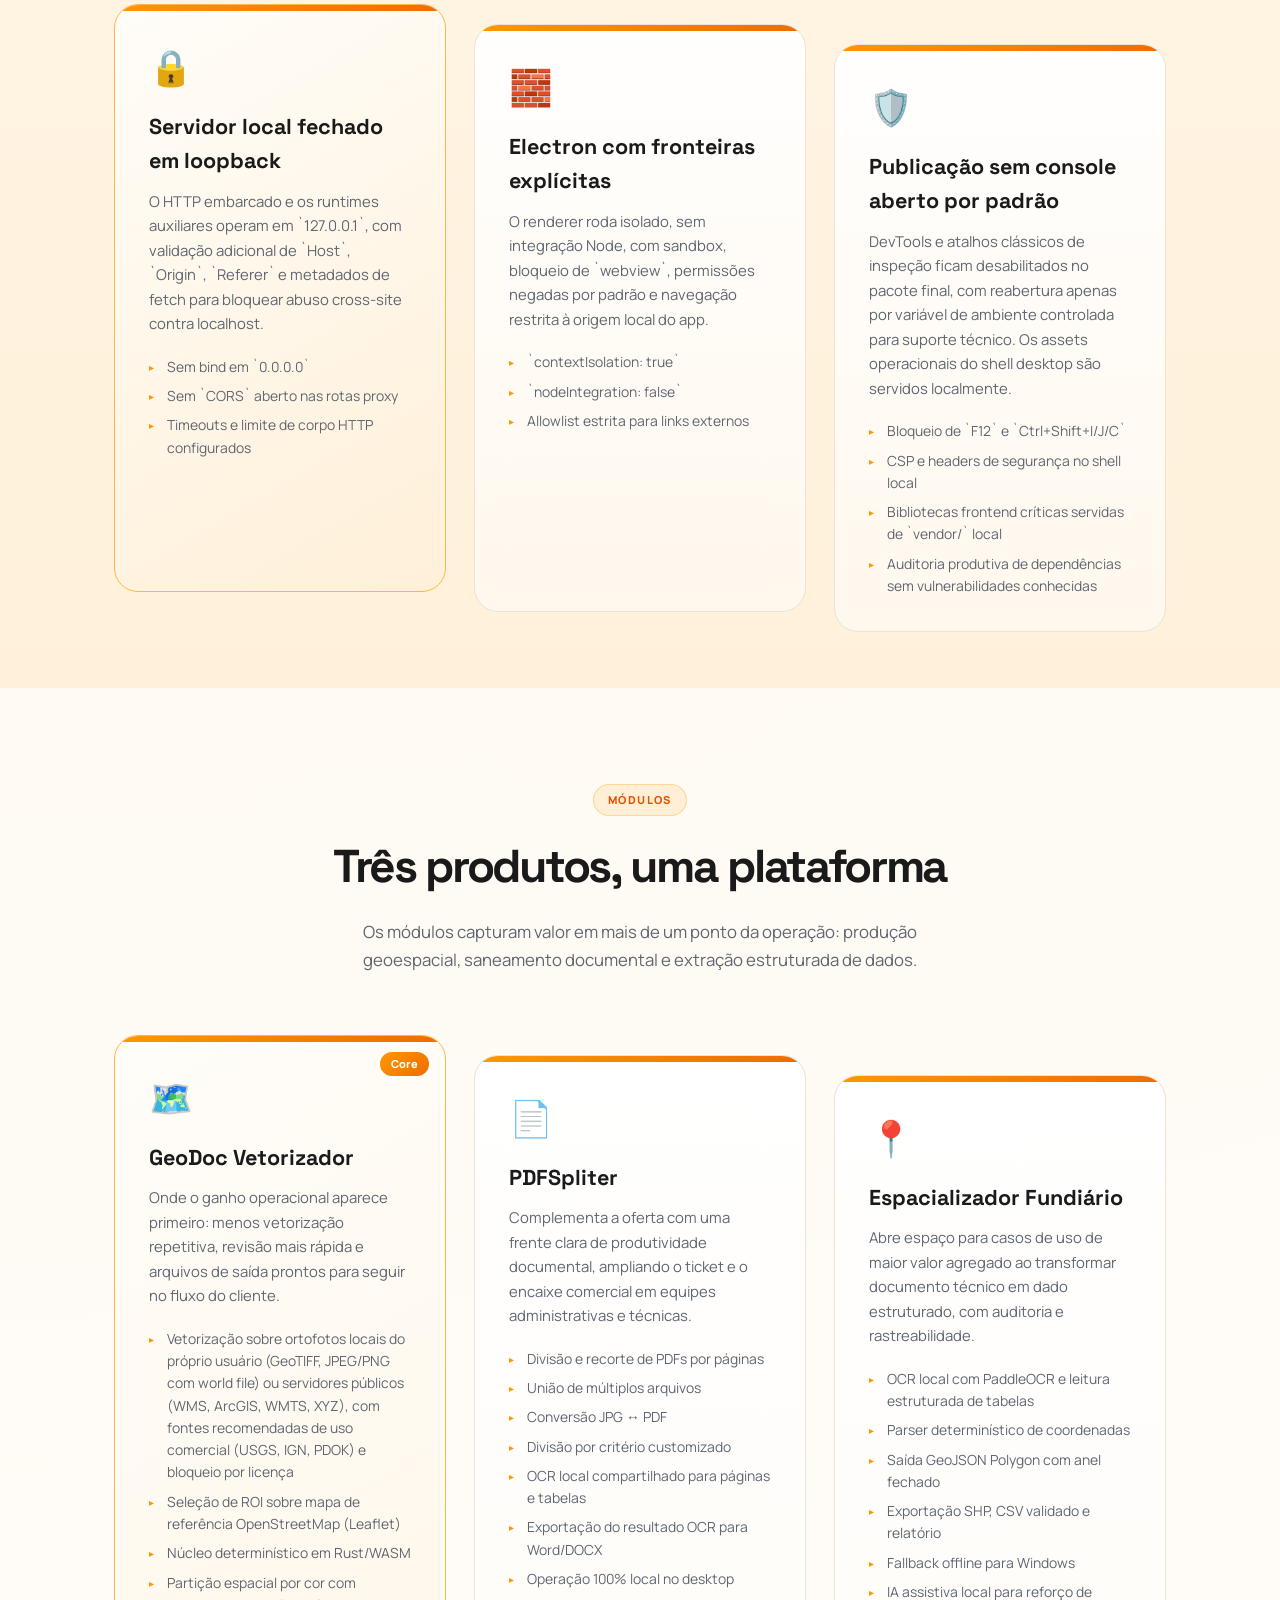
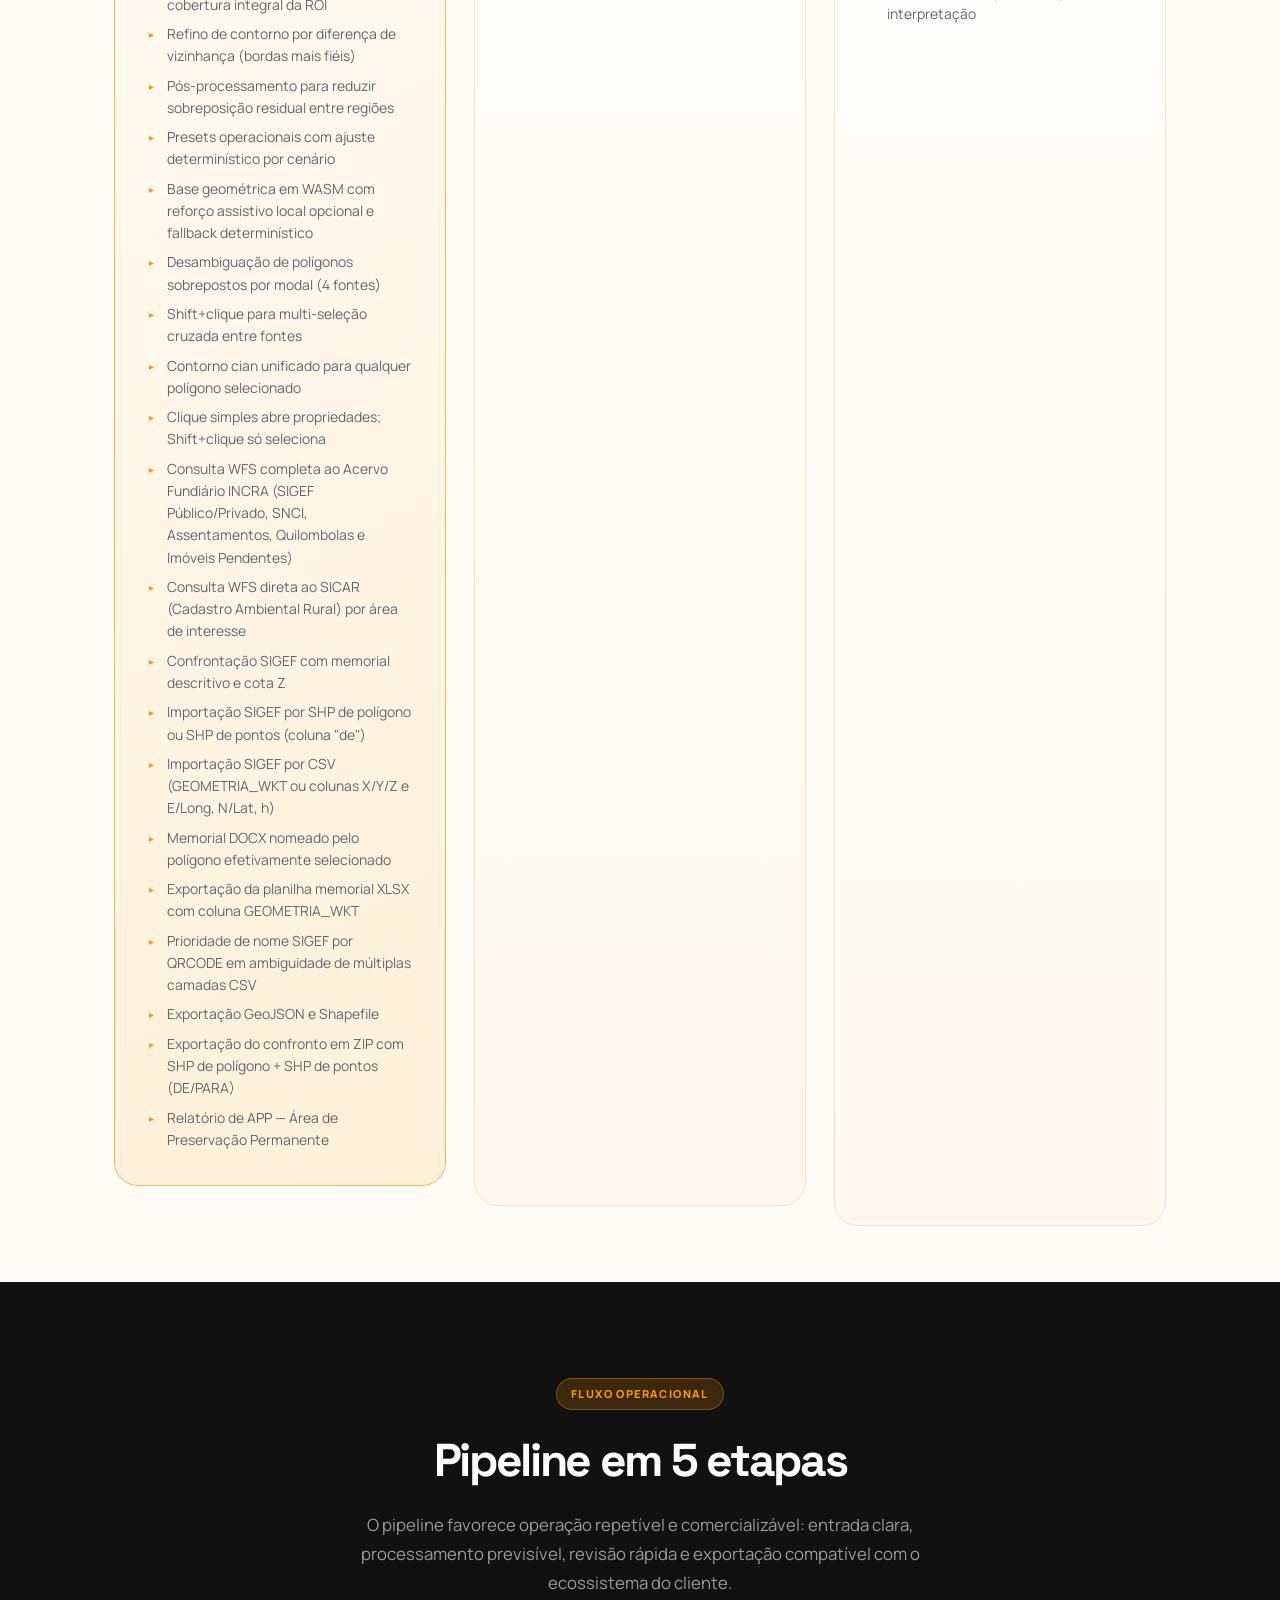
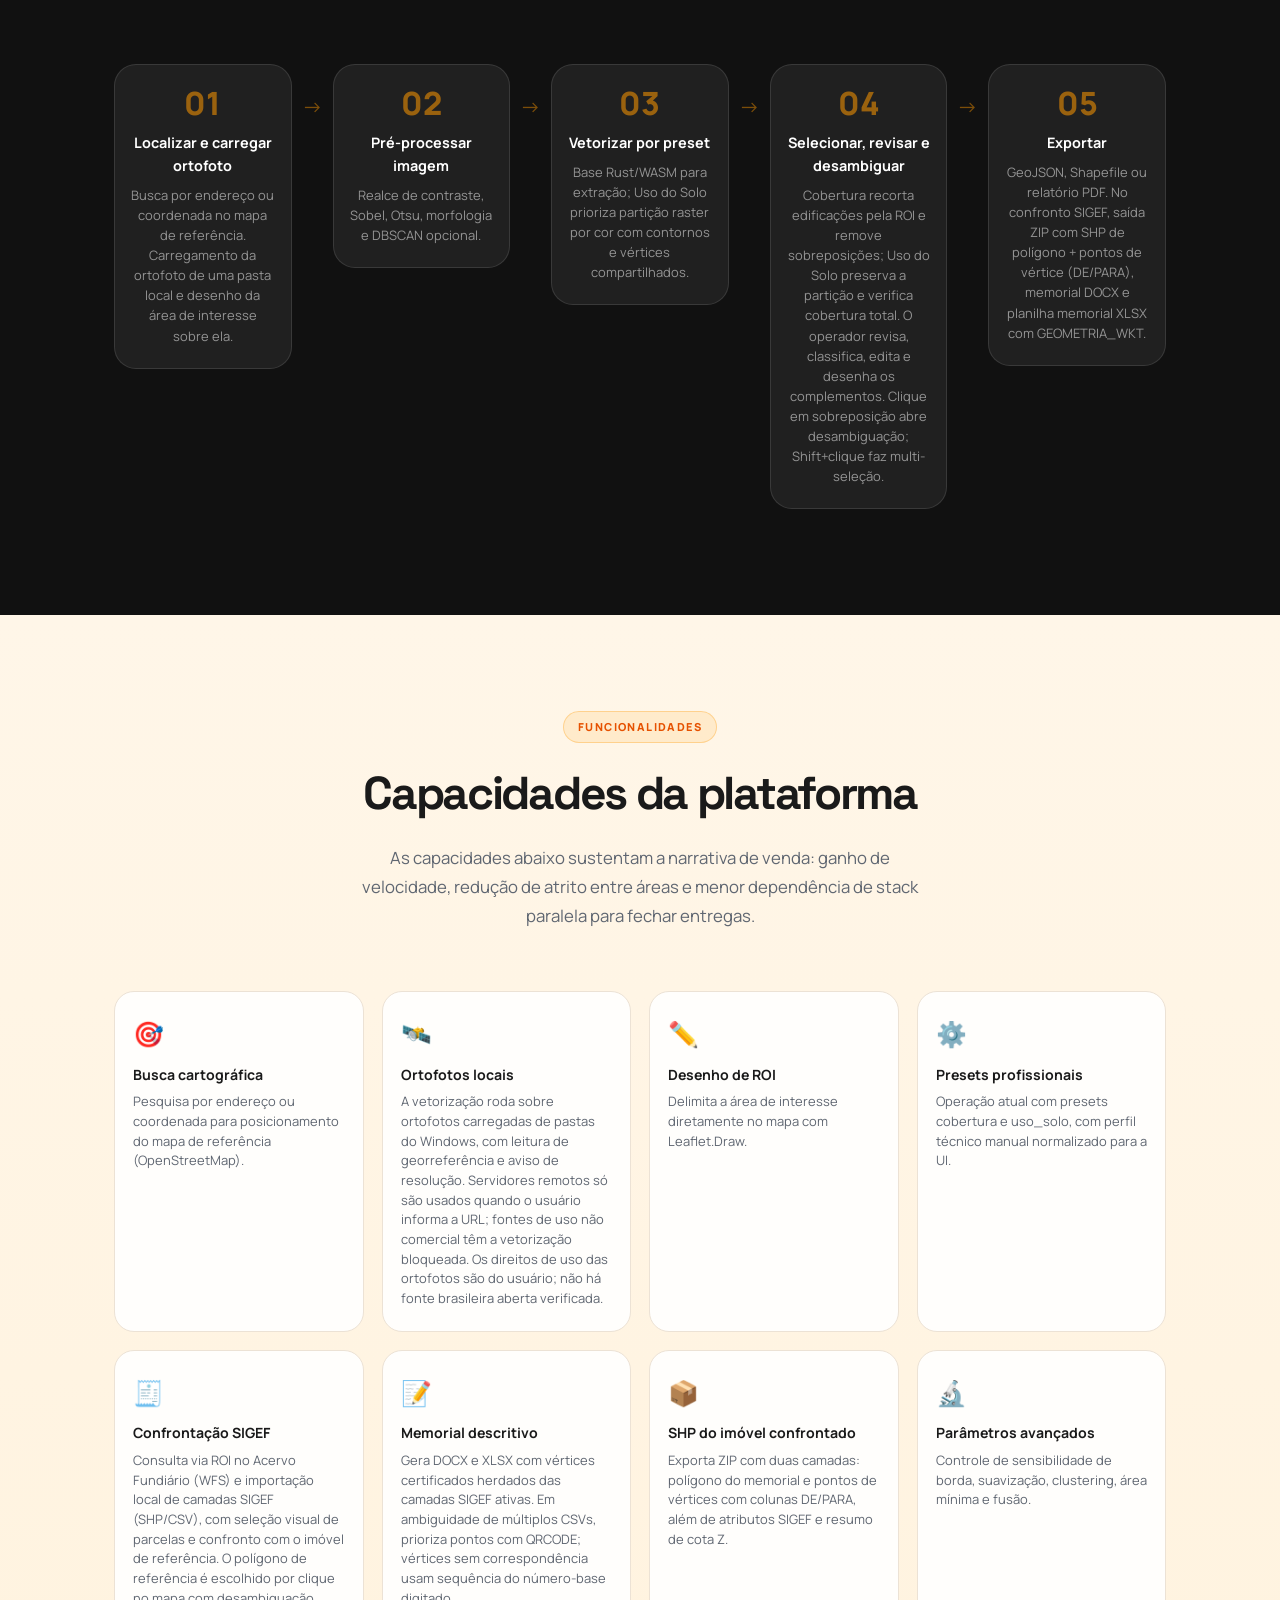
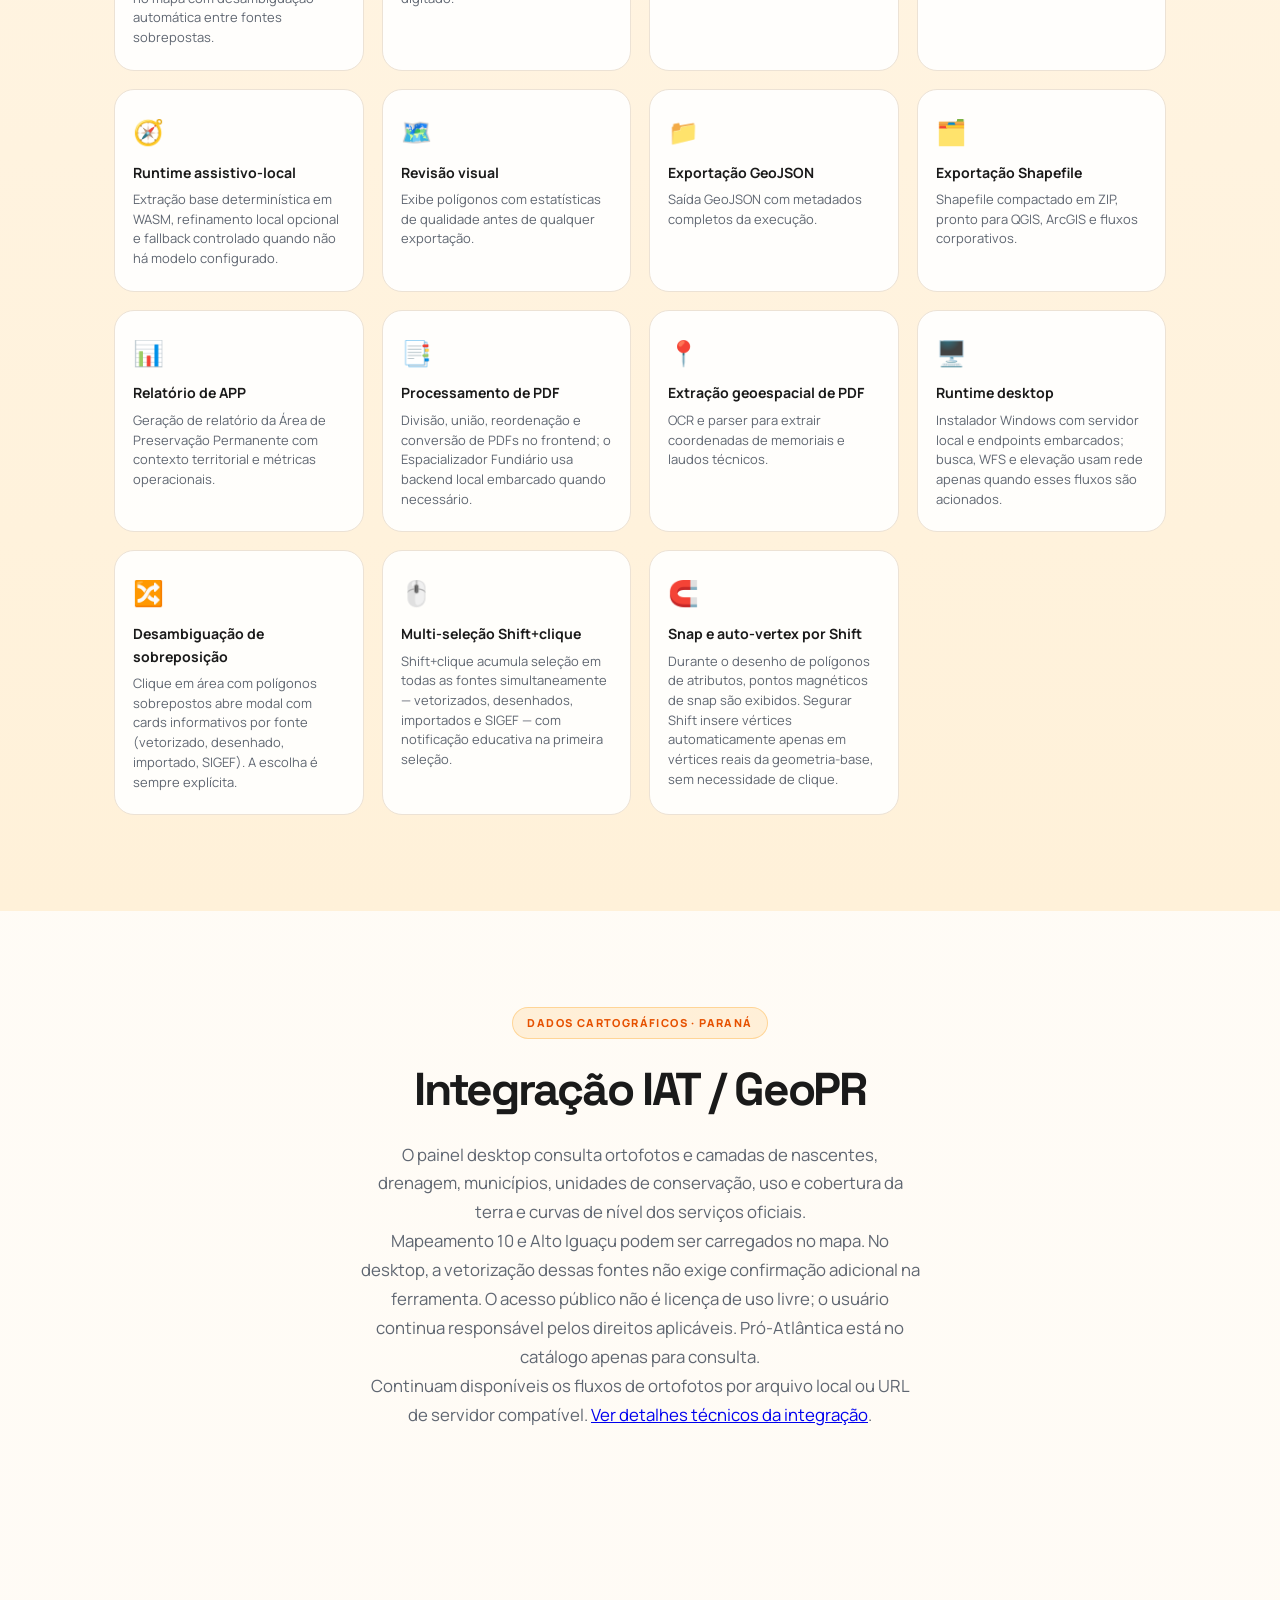
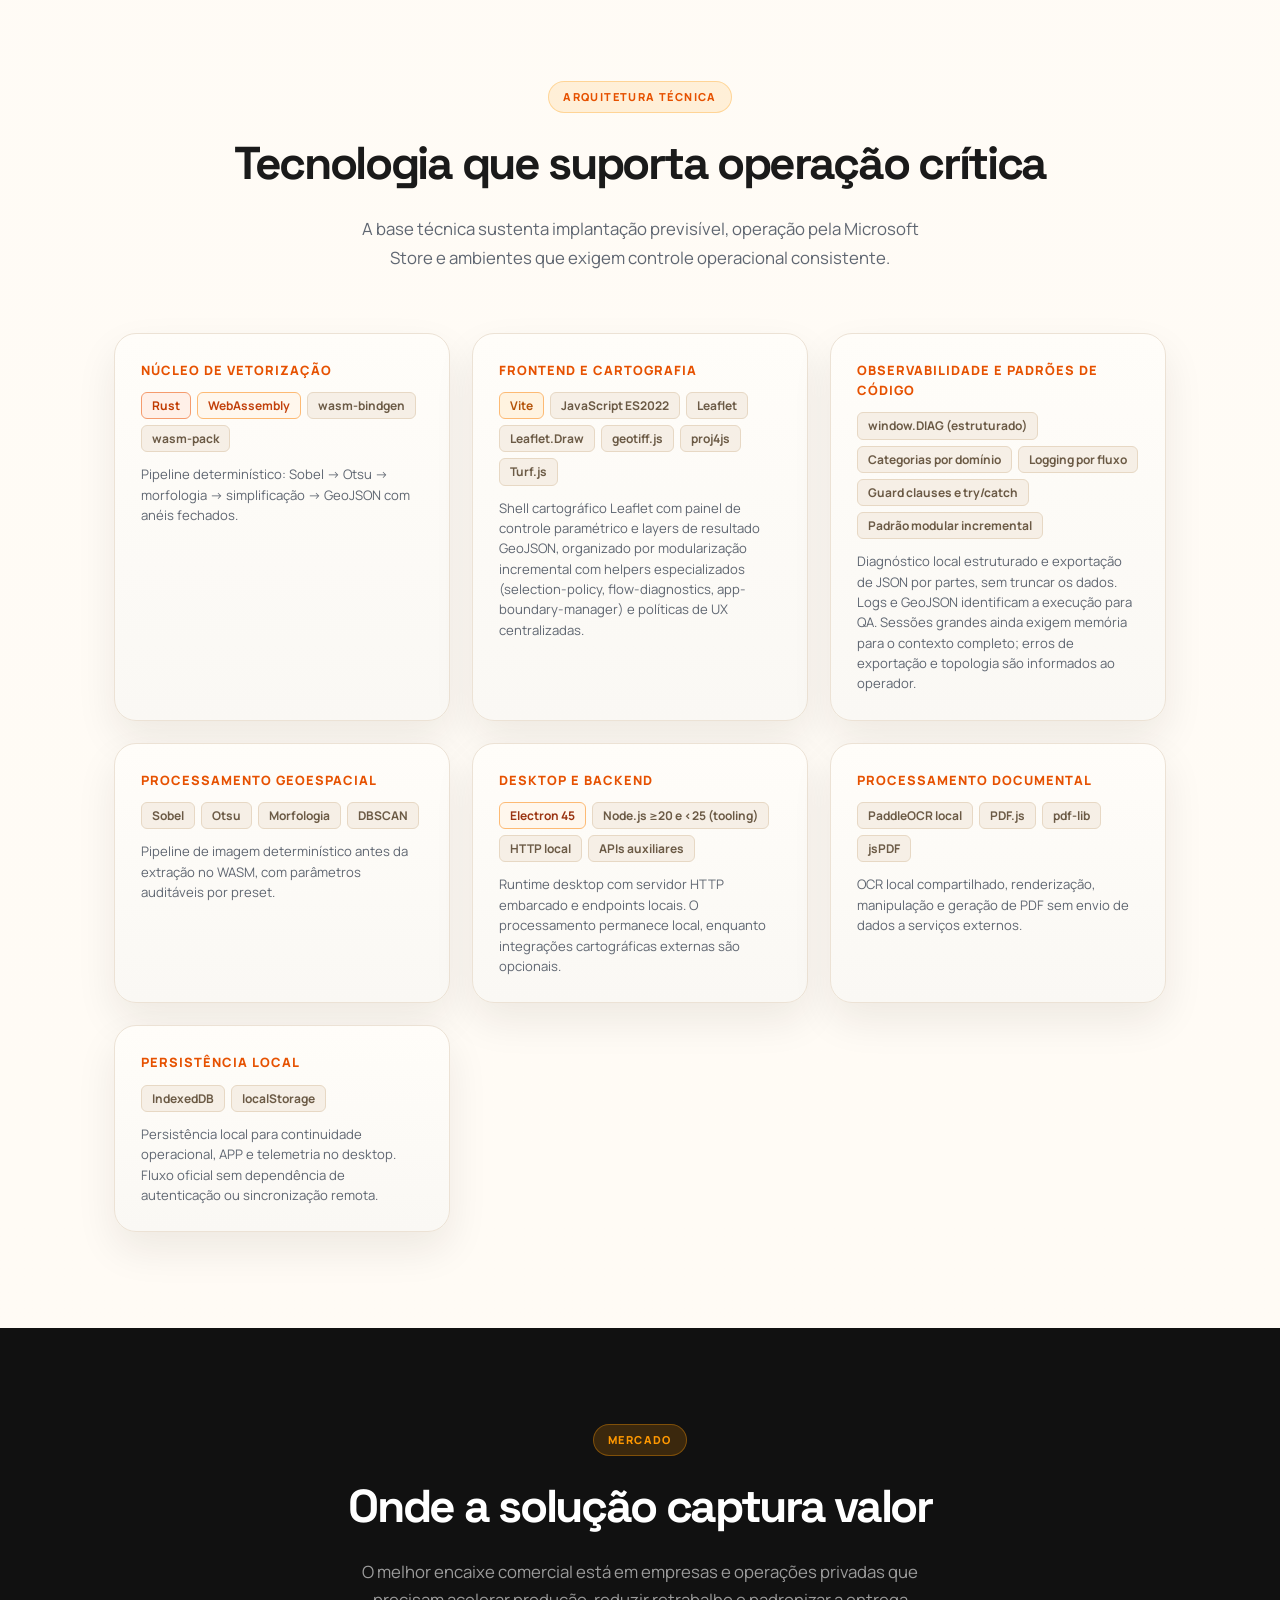
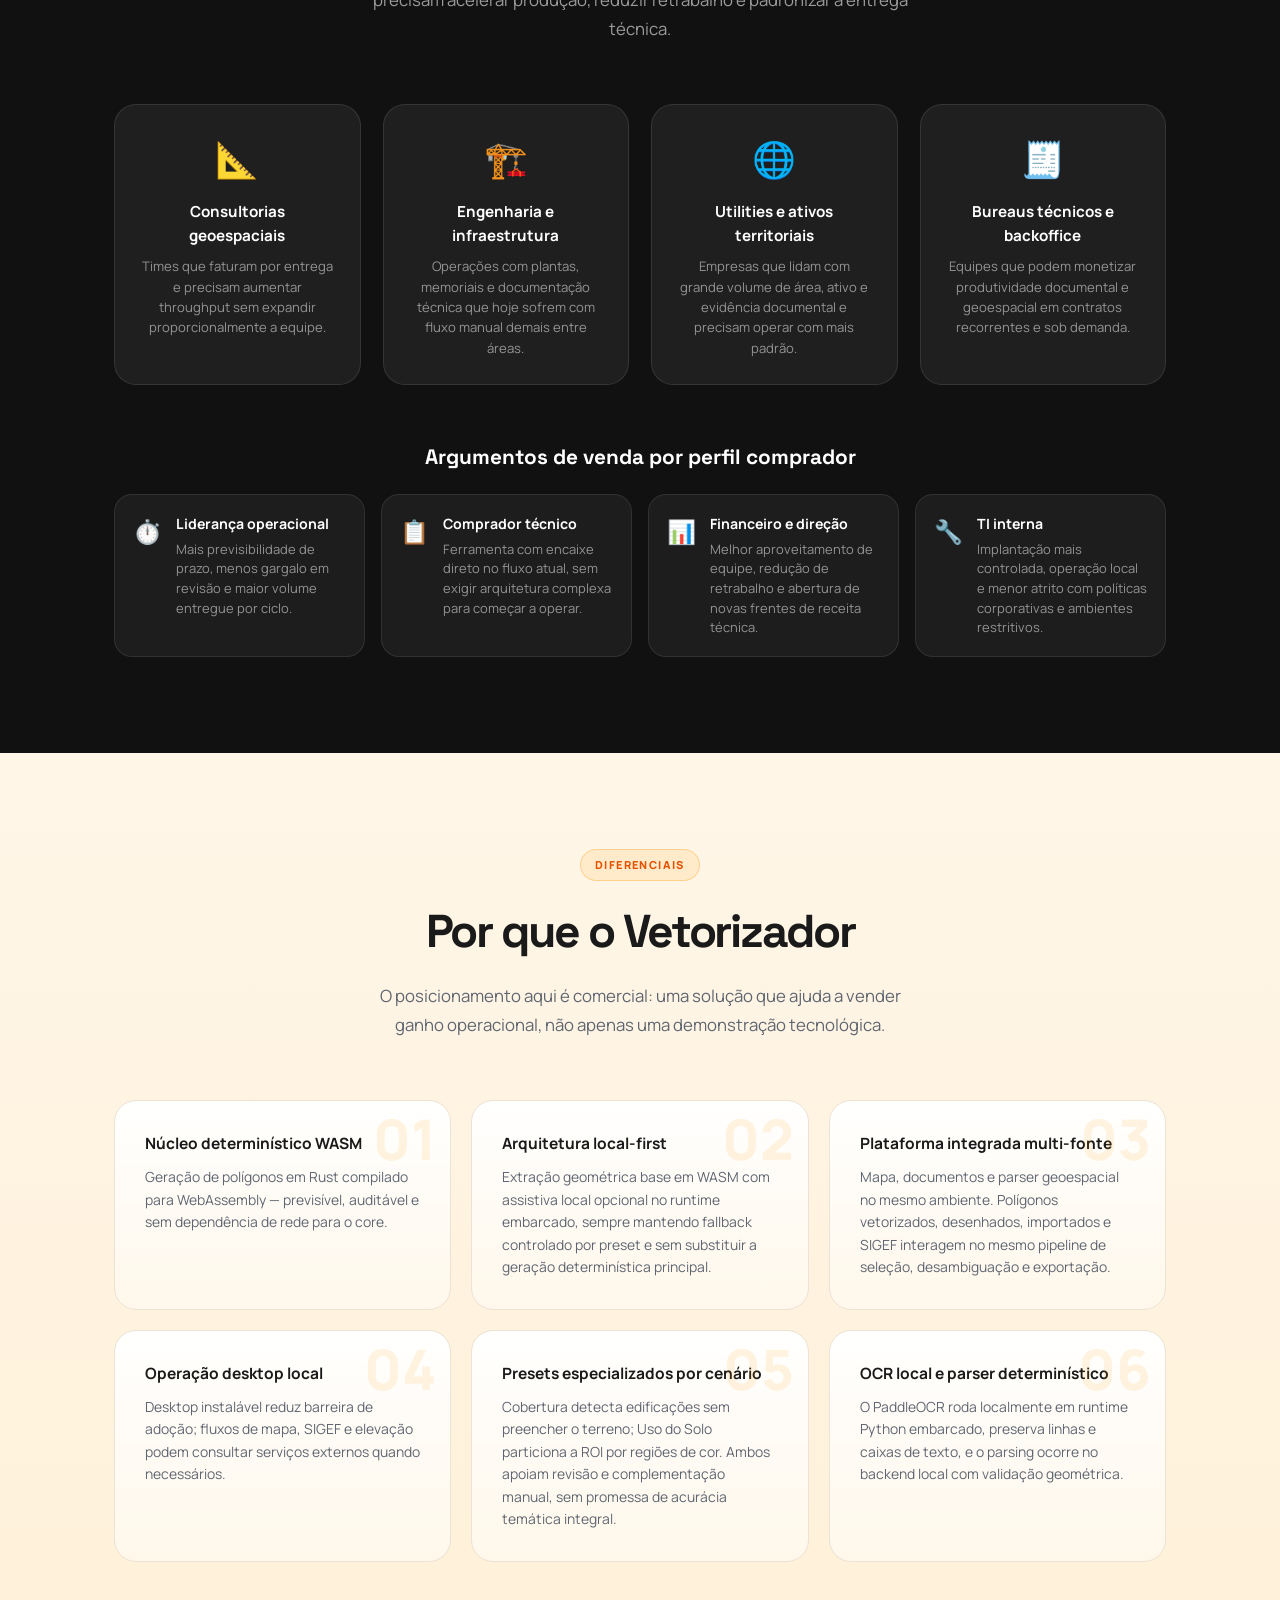
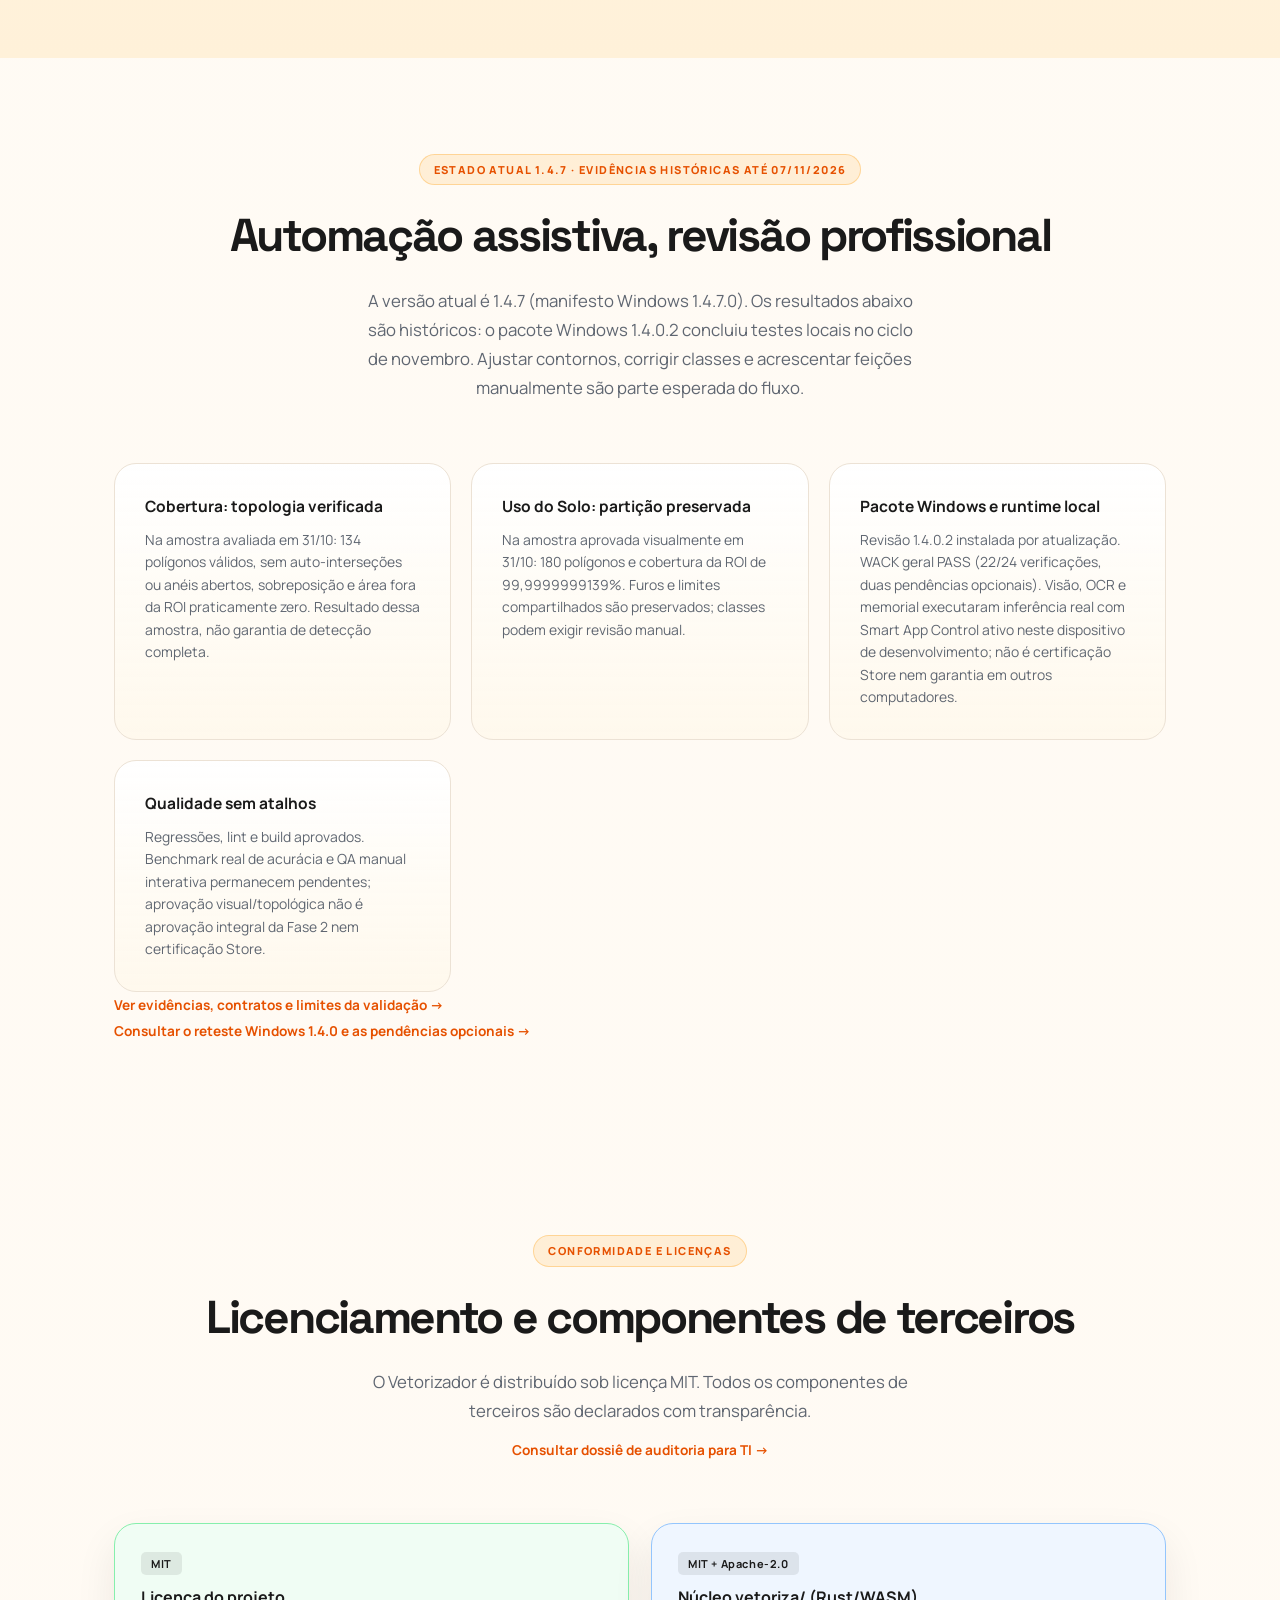
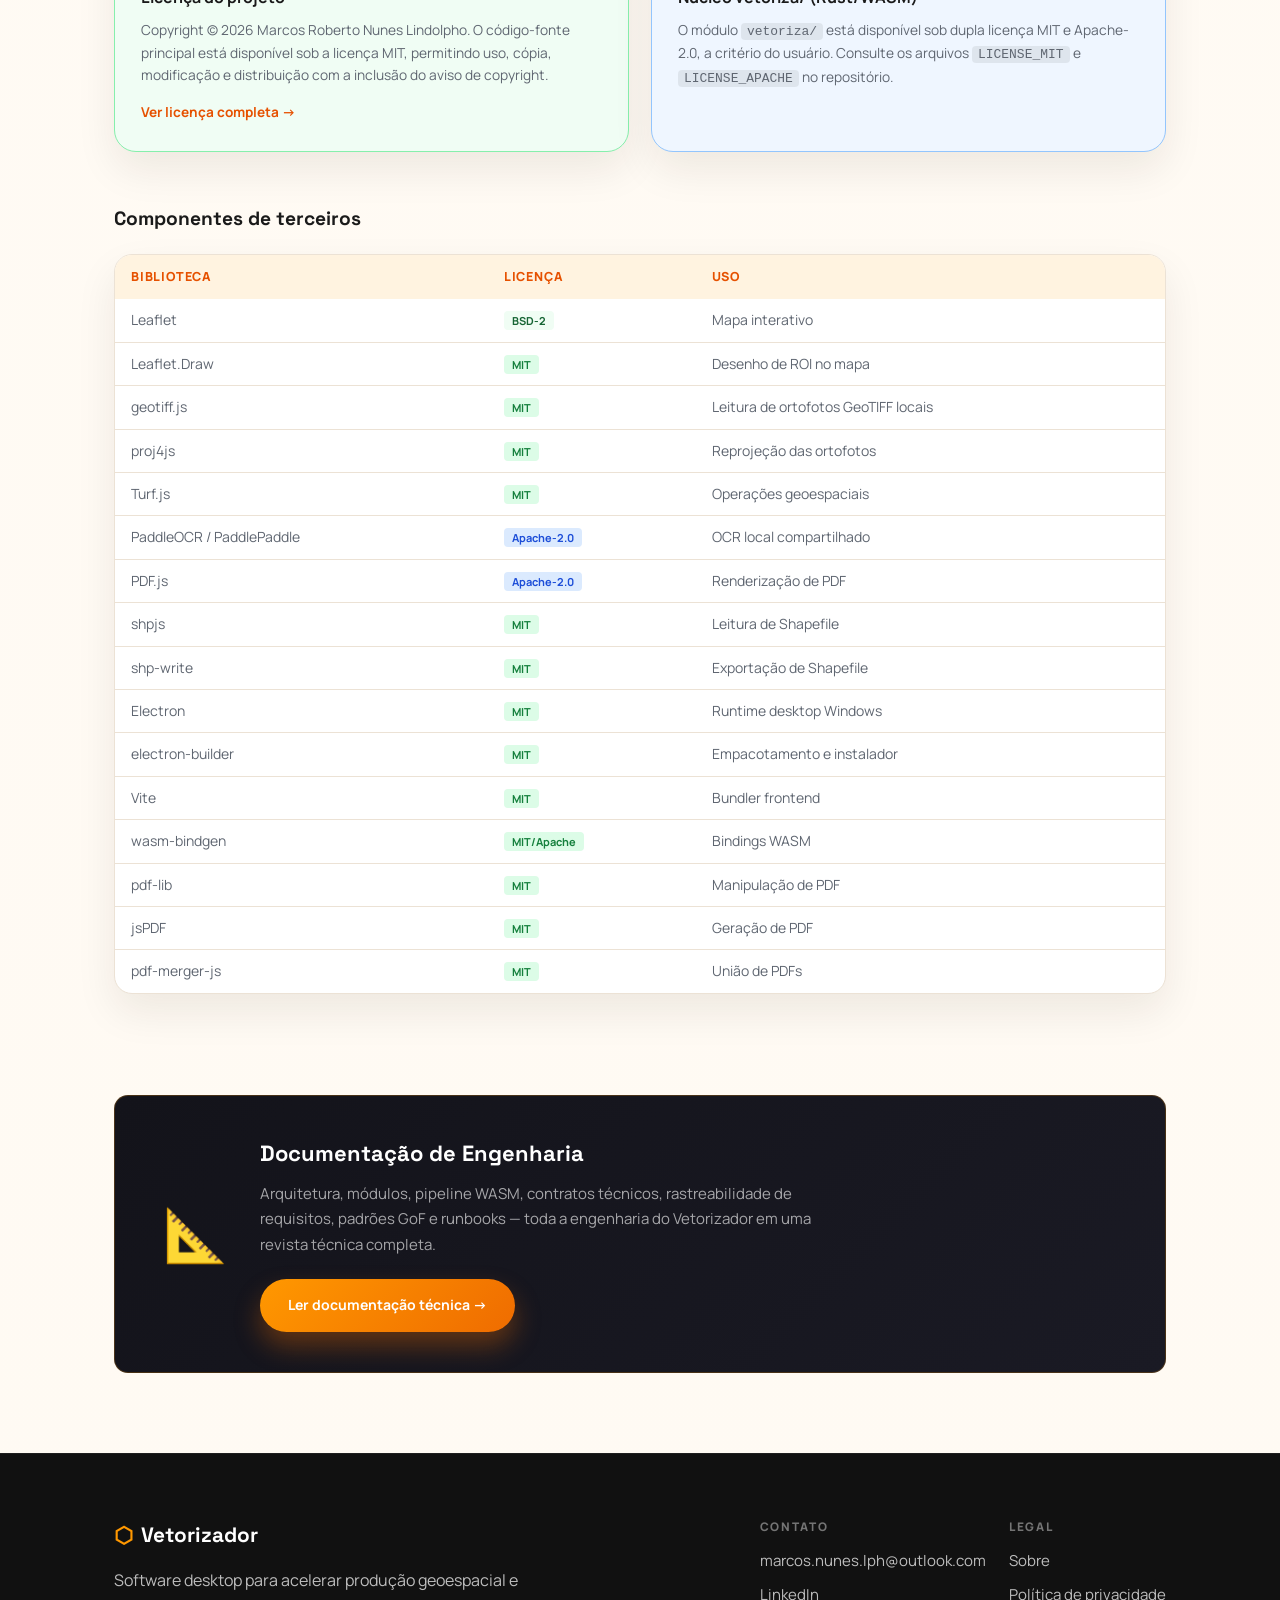
==== commit 2f83998d: "Update" ====
--- a/index.html
+++ b/index.html
@@ -68,7 +68,7 @@
             <span class="badge">PaddleOCR local</span>
             <span class="badge">WinApp CLI</span>
             <span class="badge">NSIS + MSIX</span>
-            <span class="badge">Engenharia 1.4.4 · novembro/2026</span>
+            <span class="badge">Engenharia 1.4.7 · novembro/2026</span>
           </div>
           <p class="hero-kicker">Software operacional para times privados que precisam entregar mais</p>
           <h1 class="hero-title">
@@ -298,7 +298,7 @@
         </article>
         <article class="module-card">
           <div class="module-icon">📍</div>
-          <h3>PDFtoArcGIS</h3>
+          <h3>Espacializador Fundiário</h3>
           <p class="module-desc">Abre espaço para casos de uso de maior valor agregado ao transformar documento técnico em dado estruturado, com auditoria e rastreabilidade.</p>
           <ul class="module-features">
             <li>OCR local com PaddleOCR e leitura estruturada de tabelas</li>
@@ -442,7 +442,7 @@
         <div class="cap-card">
           <span class="cap-icon">📑</span>
           <h4>Processamento de PDF</h4>
-          <p>Divisão, união, reordenação e conversão de PDFs no frontend; o PDFtoArcGIS usa backend local embarcado quando necessário.</p>
+          <p>Divisão, união, reordenação e conversão de PDFs no frontend; o Espacializador Fundiário usa backend local embarcado quando necessário.</p>
         </div>
         <div class="cap-card">
           <span class="cap-icon">📍</span>
@@ -480,9 +480,9 @@
         <h2>Integração IAT / GeoPR</h2>
         <p>O painel desktop consulta ortofotos e camadas de nascentes, drenagem, municípios, unidades de
           conservação, uso e cobertura da terra e curvas de nível dos serviços oficiais.</p>
-        <p>Mapeamento 10 e Alto Iguaçu podem ser carregados no mapa. A vetorização requer que o usuário
-          já tenha autorização aplicável e a confirme na ferramenta. O acesso público não é licença de
-          uso livre. Pró-Atlântica está no catálogo apenas para consulta.</p>
+        <p>Mapeamento 10 e Alto Iguaçu podem ser carregados no mapa. No desktop, a vetorização dessas
+          fontes não exige confirmação adicional na ferramenta. O acesso público não é licença de uso livre;
+          o usuário continua responsável pelos direitos aplicáveis. Pró-Atlântica está no catálogo apenas para consulta.</p>
         <p>Continuam disponíveis os fluxos de ortofotos por arquivo local ou URL de servidor compatível.
           <a href="engenharia/index.html#iat-geopr">Ver detalhes técnicos da integração</a>.</p>
       </div>
@@ -688,10 +688,10 @@
   <section id="validacao" class="section">
     <div class="container">
       <div class="section-header">
-        <span class="section-tag">Validação local · 07/11/2026</span>
+        <span class="section-tag">Estado atual 1.4.7 · Evidências históricas até 07/11/2026</span>
         <h2>Automação assistiva, revisão profissional</h2>
-        <p>A versão 1.4.0 mantém os resultados visuais avaliados no ciclo de outubro e conclui os testes locais
-          do pacote Windows 1.4.0.2. Ajustar contornos,
+        <p>A versão atual é 1.4.7 (manifesto Windows 1.4.7.0). Os resultados abaixo são históricos:
+          o pacote Windows 1.4.0.2 concluiu testes locais no ciclo de novembro. Ajustar contornos,
           corrigir classes e acrescentar feições manualmente são parte esperada do fluxo.</p>
       </div>
       <div class="diff-grid">
